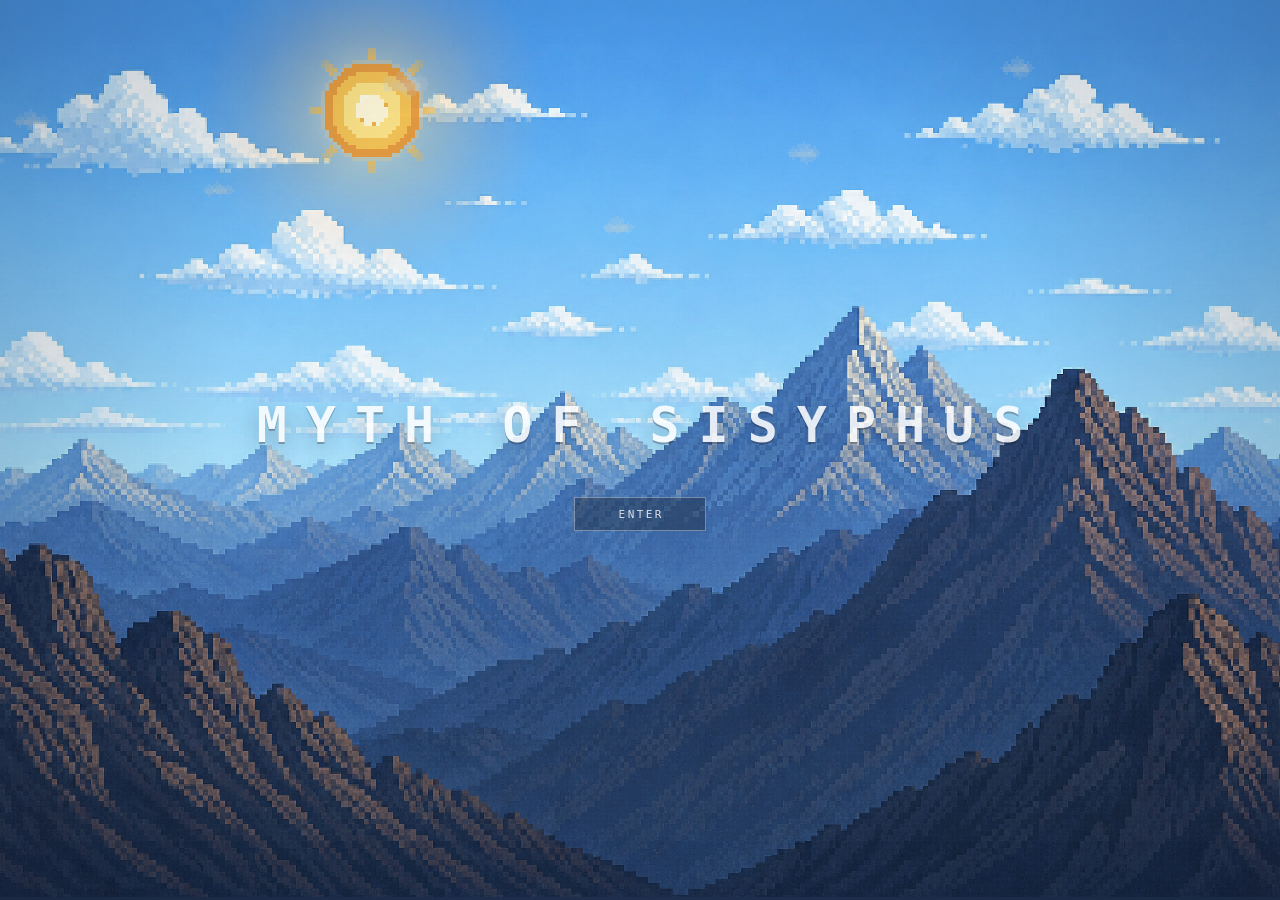
==== index.html @ 7db1ad09 "Improve record contrast and forest density" ====
<!DOCTYPE html>
<html lang="en">
<head>
<meta charset="UTF-8">
<meta name="viewport" content="width=device-width, initial-scale=1, maximum-scale=1, user-scalable=no, viewport-fit=cover">
<meta name="apple-mobile-web-app-capable" content="yes">
<meta name="mobile-web-app-capable" content="yes">
<meta name="apple-mobile-web-app-status-bar-style" content="black-translucent">
<meta name="apple-mobile-web-app-title" content="Sisyphus">
<meta name="theme-color" content="#000000">
<title>Myth of Sisyphus</title>
<!-- Start fetching the mountain backdrop the instant the page parses (before the
     script runs), so it's decoded before first paint — no cold-blue sky flash. -->
<link rel="preload" as="image" href="assets/mountain-backdrop-main.png">
<style>
  :root { color-scheme: dark; }
  * { margin: 0; padding: 0; box-sizing: border-box; }
  html, body {
    width: 100%; height: 100%;
    min-height: 100vh; min-height: 100lvh;
    background: #000;
    overflow: hidden;
    font-family: ui-monospace, "SF Mono", Menlo, Consolas, monospace;
    cursor: url("cursor-stone.png") 2 2, auto;
  }
  button,
  [role="button"] {
    cursor: url("cursor-stone-hover.png") 2 2, pointer !important;
  }
  #stage {
    position: fixed; top: 0; left: 0; right: 0;
    /* iOS standalone PWA insets inset:0 / 100vh / 100dvh / 100svh to the
       safe-area line, leaving a black home-indicator bar at the bottom. Only
       100lvh (static large viewport) reaches the physical bottom. vh fallback. */
    height: 100vh; height: 100lvh;
    display: flex; align-items: center; justify-content: center;
    background: #000;
    touch-action: none;
  }
  canvas {
    position: absolute; top: 0; left: 0;
    width: 100%; height: 100%;   /* always fill #stage — a bad measurement can never letterbox it */
    image-rendering: pixelated;
    image-rendering: crisp-edges;
    display: block;
  }
  #controlhint {
    position: fixed;
    left: 50%;
    top: 50%;
    z-index: 18;
    pointer-events: none;
    transform: translate(-50%, -50%);
    min-width: 0;
    max-width: min(210px, 78vw);
    padding: 8px 13px 9px;
    border: 1px solid rgba(245,248,252,0.34);
    background: rgba(18,19,25,0.52);
    color: rgba(255,255,255,0.92);
    text-align: center;
    font-family: ui-monospace, "SF Mono", Menlo, Consolas, monospace;
    font-size: clamp(11px, 1.8vw, 14px);
    line-height: 1.25;
    letter-spacing: 0.04em;
    text-rendering: geometricPrecision;
    -webkit-font-smoothing: antialiased;
    opacity: 0;
    transition: opacity 0.18s ease;
  }
  #controlhint.show { opacity: 1; }
  #controlhint .minor {
    display: block;
    margin-top: 2px;
    color: rgba(255,255,255,0.76);
    font-size: clamp(9px, 1.45vw, 11px);
    letter-spacing: 0.03em;
  }
  #titlewrap {
    position: fixed; top: 0; left: 0; right: 0;
    padding-top: calc(env(safe-area-inset-top) + 4.2vh);
    padding-bottom: 1.35vh;
    text-align: center; pointer-events: none; z-index: 10;
    background: transparent;
    mix-blend-mode: normal;
  }
  #title {
    font-size: clamp(11px, 1.7vw, 18px);
    letter-spacing: 0.42em; font-weight: 600; color: #30343a;
    text-indent: 0.42em; opacity: 0.92;
    text-shadow: 0 1px 0 rgba(255,255,255,0.16);
  }
  #subtitle {
    margin-top: 0.7em; font-size: clamp(8px, 1.05vw, 12px);
    letter-spacing: 0.26em; text-indent: 0.26em; color: #fff;
    opacity: 0.55; font-weight: 400; text-transform: lowercase;
  }
  #dist {
    position: fixed; top: calc(env(safe-area-inset-top) + 4.4vh); right: 4vw; z-index: 10; pointer-events: none;
    mix-blend-mode: normal; color: #30343a; opacity: 0.86;
    text-shadow: 0 1px 0 rgba(255,255,255,0.14);
    font-size: clamp(10px, 1.25vw, 14px); letter-spacing: 0.16em;
    font-variant-numeric: tabular-nums; font-weight: 500;
    text-align: right;
    line-height: 1.35;
    min-width: 106px;
  }
  .choice.locked { opacity: 0.35; cursor: not-allowed; }
  #dist .dist-best {
    display: block;
    margin-top: 2px;
    font-size: 0.72em;
    letter-spacing: 0.12em;
    text-transform: uppercase;
    color: rgba(255,255,255,0.78);
    text-shadow: 0 0 10px rgba(255,255,255,0.16), 0 1px 0 rgba(0,0,0,0.26);
  }
  /* "best 0xxxm" chase line — real HTML text (sharp), tucked under the live
     score and styled to match it, instead of being drawn blurry on the canvas. */
  #chasebest {
    position: fixed; top: calc(env(safe-area-inset-top) + 4.4vh + 20px); right: 4vw;
    z-index: 10; pointer-events: none; display: none;
    color: #30343a; opacity: 0.7;
    text-shadow: 0 1px 0 rgba(255,255,255,0.14);
    font-size: clamp(8px, 0.98vw, 11px); letter-spacing: 0.14em;
    font-variant-numeric: tabular-nums; font-weight: 500;
    text-align: right; text-transform: uppercase;
  }
  /* Mobile pause button — top-left corner, tap to pause. Only shown on touch
     devices during active play (JS toggles .show). Sits above the mode chip
     (which starts at top:64px on phones) and clears the centered title. */
  #mpause {
    position: fixed;
    top: calc(env(safe-area-inset-top) + 12px); left: 12px;
    z-index: 30;
    display: none;
    width: 44px; height: 44px;
    align-items: center; justify-content: center;
    gap: 5px;
    padding: 0;
    background: rgba(18,20,26,0.34);
    border: 1px solid rgba(236,240,248,0.24);
    border-radius: 8px;
    cursor: pointer;
    -webkit-tap-highlight-color: transparent;
    -webkit-backdrop-filter: blur(2px);
    backdrop-filter: blur(2px);
  }
  #mpause.show { display: flex; }
  #mpause span {
    width: 5px; height: 15px;
    border-radius: 1px;
    background: rgba(236,240,248,0.86);
  }
  #mpause:active { background: rgba(18,20,26,0.52); }
  #modebanner {
    position: fixed;
    left: 50%;
    bottom: 8vh;
    z-index: 16;
    transform: translateX(-50%);
    pointer-events: none;
    color: rgba(255,255,255,0.72);
    font-family: ui-monospace, "SF Mono", Menlo, Consolas, monospace;
    font-size: clamp(10px, 1.25vw, 14px);
    text-align: center;
    text-transform: lowercase;
    text-shadow: 0 2px 12px rgba(0,0,0,0.28);
    opacity: 0;
    transition: opacity 0.35s ease;
  }
  #modebanner.show { opacity: 1; }
  #modehud {
    position: fixed;
    left: 4vw;
    top: 4.25vh;
    z-index: 12;
    width: min(188px, 34vw);
    pointer-events: none;
    opacity: 0;
    transition: opacity 0.18s ease;
    font-family: ui-monospace, "SF Mono", Menlo, Consolas, monospace;
    color: rgba(36,39,45,0.88);
    text-shadow: 0 1px 0 rgba(255,255,255,0.18), 0 6px 18px rgba(0,0,0,0.10);
    text-rendering: geometricPrecision;
    -webkit-font-smoothing: antialiased;
    font-variant-numeric: tabular-nums;
  }
  #modehud.show { opacity: 1; }
  #modehud .hud-label {
    font-size: clamp(12px, 1.55vw, 16px);
    line-height: 1;
    font-weight: 800;
    letter-spacing: 0.08em;
    text-transform: uppercase;
  }
  #modehud .hud-track {
    position: relative;
    height: 4px;
    margin-top: 10px;
    width: 100%;
    background: rgba(28,31,38,0.18);
    overflow: hidden;
  }
  #modehud .hud-fill {
    display: block;
    height: 100%;
    width: 0%;
    background: rgba(184,194,224,0.78);
  }
  #modehud .hud-ticks {
    position: absolute;
    inset: -3px 0 -3px 0;
    opacity: 0.44;
    background-image: linear-gradient(90deg, transparent 0 13%, rgba(255,255,255,0.72) 13% 14%, transparent 14% 100%);
    background-size: 32px 100%;
  }
  #modehud .hud-sub {
    margin-top: 6px;
    font-size: clamp(10px, 1.08vw, 12px);
    line-height: 1;
    font-weight: 700;
    letter-spacing: 0.04em;
    color: rgba(36,39,45,0.70);
  }
  #modehud.dark {
    color: rgba(232,236,244,0.88);
    text-shadow: 0 1px 0 rgba(0,0,0,0.38), 0 0 12px rgba(255,255,255,0.08);
  }
  #modehud.dark .hud-track { background: rgba(236,240,248,0.18); }
  #modehud.dark .hud-sub { color: rgba(232,236,244,0.70); }
  @media (max-width: 680px) {
    #modehud {
      left: 18px;
      /* sit below the centered title band so the chip and the game title
         never overlap on phones (and clear the iOS notch/status bar) */
      top: calc(env(safe-area-inset-top) + max(64px, 9vh));
      width: min(166px, 44vw);
    }
  }
  #sharetoast {
    position: fixed;
    left: 50%;
    bottom: 3.2vh;
    z-index: 220;
    transform: translateX(-50%);
    pointer-events: none;
    padding: 8px 12px;
    border: 1px solid rgba(255,255,255,0.26);
    background: rgba(18,20,25,0.72);
    color: rgba(255,255,255,0.78);
    font-family: ui-monospace, "SF Mono", Menlo, Consolas, monospace;
    font-size: 11px;
    letter-spacing: 0.08em;
    opacity: 0;
    transition: opacity 0.22s ease;
  }
  #sharetoast.show { opacity: 1; }
  #againpanel {
    display: none;
    position: fixed; inset: 0; z-index: 226;
    align-items: center; justify-content: center;
    padding: 20px;
    background: rgba(0,0,0,0.38);
    color: rgba(255,255,255,0.88);
    text-align: center;
    font-family: ui-monospace, "SF Mono", Menlo, Consolas, monospace;
  }
  #againpanel.show { display: flex; }
  #againpanel .again-panel {
    width: min(360px, 88vw);
    padding: 22px 18px 18px;
    border: 1px solid rgba(255,255,255,0.28);
    border-top-width: 3px;
    background: rgba(10,11,14,0.72);
    box-shadow: 0 18px 60px rgba(0,0,0,0.42);
  }
  #againpanel .again-title {
    font-size: clamp(28px, 7vw, 48px);
    letter-spacing: 0.16em;
    text-indent: 0.16em;
    font-weight: 800;
    margin-bottom: 10px;
    text-transform: lowercase;
  }
  #againpanel .again-sub {
    min-height: 20px;
    margin-bottom: 12px;
    color: rgba(255,255,255,0.58);
    font-size: 11px;
    line-height: 1.45;
    text-transform: lowercase;
  }
  .result-facts {
    display: grid;
    gap: 5px;
    margin: 0 auto 14px;
    padding: 10px 11px;
    border: 1px solid rgba(255,255,255,0.18);
    /* near-opaque dark backing: the canvas scene (boulder, figure) must never
       bleed through and swallow the stats text */
    background: rgba(9,10,13,0.88);
    text-align: left;
    font-family: ui-monospace, "SF Mono", Menlo, Consolas, monospace;
    font-size: 10px;
    line-height: 1.35;
    color: rgba(255,255,255,0.68);
    text-transform: lowercase;
  }
  .result-facts:empty { display: none; }
  .result-facts div {
    display: flex;
    justify-content: space-between;
    gap: 12px;
    border-bottom: 1px solid rgba(255,255,255,0.07);
    padding-bottom: 4px;
  }
  .result-facts div:last-child {
    border-bottom: 0;
    padding-bottom: 0;
  }
  .result-facts strong {
    color: rgba(255,255,255,0.88);
    font-weight: 700;
    white-space: nowrap;
  }
  #againpanel .again-actions {
    display: grid;
    grid-template-columns: repeat(3, minmax(0, 1fr));
    gap: 8px;
  }
  #againpanel button {
    min-height: 34px;
    border: 1px solid rgba(255,255,255,0.30);
    background: rgba(255,255,255,0.06);
    color: rgba(255,255,255,0.82);
    font-family: inherit;
    font-size: 10px;
    letter-spacing: 0.12em;
    text-transform: uppercase;
  }
  #againpanel button:hover {
    border-color: rgba(255,255,255,0.66);
    background: rgba(255,255,255,0.12);
  }
  @media (max-width: 420px) {
    #againpanel .again-actions {
      grid-template-columns: 1fr;
    }
  }
  #postcard {
    display: none;
    position: fixed; inset: 0; z-index: 230;
    align-items: center; justify-content: center;
    padding: 18px;
    background: rgba(0,0,0,0.66);
  }
  #postcard.show { display: flex; }
  #postcard .postcard-panel {
    width: min(430px, 92vw);
    border: 1px solid rgba(255,255,255,0.38);
    border-top-width: 3px;
    background: rgba(18,20,27,0.94);
    color: rgba(255,255,255,0.84);
    font-family: ui-monospace, "SF Mono", Menlo, Consolas, monospace;
    padding: 18px;
    box-shadow: 0 18px 60px rgba(0,0,0,0.42);
  }
  #postcard .postcard-title {
    font-size: 17px;
    letter-spacing: 0.24em;
    text-indent: 0.24em;
    text-align: center;
    font-weight: 700;
    margin-bottom: 14px;
  }
  #postcard .postcard-card {
    min-height: 172px;
    border: 1px solid rgba(255,255,255,0.20);
    background:
      linear-gradient(180deg, rgba(82,76,118,0.28), rgba(22,24,31,0.92)),
      repeating-linear-gradient(0deg, rgba(255,255,255,0.025), rgba(255,255,255,0.025) 1px, transparent 1px, transparent 4px);
    padding: 16px;
    margin-bottom: 12px;
  }
  #postcard .postcard-headline {
    margin-bottom: 10px;
    color: rgba(255,255,255,0.62);
    font-size: 10px;
    line-height: 1.35;
    letter-spacing: 0.18em;
    text-transform: uppercase;
  }
  #postcard .postcard-score {
    font-size: 34px;
    letter-spacing: 0.08em;
    font-variant-numeric: tabular-nums;
    margin-bottom: 8px;
  }
  #postcard .postcard-meta,
  #postcard .postcard-quote,
  #postcard .postcard-link {
    font-size: 11px;
    line-height: 1.5;
    color: rgba(255,255,255,0.66);
    text-transform: lowercase;
    overflow-wrap: anywhere;
  }
  #postcard .postcard-quote {
    margin-top: 10px;
    color: rgba(255,255,255,0.78);
  }
  #postcard .postcard-facts {
    display: grid;
    grid-template-columns: repeat(2, minmax(0, 1fr));
    gap: 6px;
    margin-top: 12px;
  }
  #postcard .postcard-fact {
    border-top: 1px solid rgba(255,255,255,0.13);
    padding-top: 6px;
    min-width: 0;
  }
  #postcard .postcard-fact span,
  #postcard .postcard-fact strong {
    display: block;
    overflow: hidden;
    text-overflow: ellipsis;
    white-space: nowrap;
  }
  #postcard .postcard-fact span {
    color: rgba(255,255,255,0.42);
    font-size: 8px;
    letter-spacing: 0.12em;
    text-transform: uppercase;
  }
  #postcard .postcard-fact strong {
    margin-top: 3px;
    color: rgba(255,255,255,0.78);
    font-size: 10px;
    line-height: 1.25;
    text-transform: lowercase;
  }
  #postcard .postcard-format {
    display: grid;
    grid-template-columns: repeat(2, minmax(0, 1fr));
    gap: 8px;
    margin-bottom: 10px;
  }
  #postcard .format-choice {
    min-height: 28px;
    border: 1px solid rgba(255,255,255,0.20);
    background: rgba(255,255,255,0.035);
    color: rgba(255,255,255,0.56);
    font-family: inherit;
    font-size: 9px;
    letter-spacing: 0.10em;
    text-transform: uppercase;
  }
  #postcard .format-choice.active {
    border-color: rgba(255,255,255,0.58);
    background: rgba(255,255,255,0.10);
    color: rgba(255,255,255,0.86);
  }
  #postcard .postcard-actions {
    display: grid;
    grid-template-columns: repeat(2, minmax(0, 1fr));
    gap: 8px;
  }
  #postcard button {
    min-height: 32px;
    border: 1px solid rgba(255,255,255,0.28);
    background: rgba(255,255,255,0.06);
    color: rgba(255,255,255,0.78);
    font-family: inherit;
    font-size: 10px;
    letter-spacing: 0.10em;
    text-transform: uppercase;
    cursor: pointer;
  }
  #postcard button:hover {
    border-color: rgba(255,255,255,0.62);
    color: rgba(255,255,255,0.94);
  }
  #gameover {
    display: none;
    position: fixed; inset: 0; z-index: 225;
    align-items: center; justify-content: center;
    padding: 20px;
    background: rgba(0,0,0,0.72);
  }
  #gameover.show { display: flex; }
  #gameover .gameover-panel {
    width: min(420px, 92vw);
    border: 1px solid rgba(255,255,255,0.34);
    border-top-width: 3px;
    background: rgba(12,13,16,0.86);
    padding: 22px 20px 18px;
    text-align: center;
    color: rgba(255,255,255,0.86);
    box-shadow: 0 18px 55px rgba(0,0,0,0.35);
  }
  #gameover .go-title {
    font-size: clamp(24px, 6vw, 38px);
    letter-spacing: 0.12em;
    text-indent: 0.12em;
    font-weight: 800;
    margin-bottom: 8px;
    text-transform: uppercase;
  }
  #gameover .go-score {
    font-size: clamp(18px, 4.5vw, 30px);
    letter-spacing: 0.08em;
    font-variant-numeric: tabular-nums;
    margin-bottom: 7px;
  }
  #gameover .go-sub {
    font-size: 11px;
    line-height: 1.5;
    color: rgba(255,255,255,0.60);
    text-transform: lowercase;
    margin-bottom: 12px;
  }
  #gameover .go-actions {
    display: grid;
    grid-template-columns: repeat(3, minmax(0, 1fr));
    gap: 8px;
  }
  #gameover button {
    min-height: 34px;
    border: 1px solid rgba(255,255,255,0.28);
    background: rgba(255,255,255,0.06);
    color: rgba(255,255,255,0.80);
    font-family: inherit;
    font-size: 10px;
    letter-spacing: 0.10em;
    text-transform: uppercase;
  }
  #gameover button:hover {
    border-color: rgba(255,255,255,0.62);
    color: rgba(255,255,255,0.94);
  }
  /* ---- title / start screen ---- */
  #startscreen {
    position: fixed; inset: 0; z-index: 100;
    display: flex; flex-direction: column; align-items: center; justify-content: flex-start;
    padding: calc(env(safe-area-inset-top) + clamp(22px, 12vh, 18vh)) 16px max(22px, env(safe-area-inset-bottom));
    background: transparent;
    overflow-x: hidden;
    overflow-y: auto;
    overscroll-behavior: contain;
    scrollbar-width: thin;
    will-change: transform;
    transition: transform 2.25s cubic-bezier(0.42, 0, 0.18, 1);
  }
  #startscreen.pan-away { transform: translateY(-118vh); pointer-events: none; }
  #startscreen:not(.menu-entered) {
    overflow: hidden;
  }
  #startscreen .entry-lockup {
    position: relative;
    width: min(980px, 92vw);
    margin: 0 auto;
    display: flex;
    flex-direction: column;
    align-items: center;
    flex: 0 0 auto;
    transition: transform 0.9s cubic-bezier(0.22, 1, 0.36, 1), margin-bottom 0.9s cubic-bezier(0.22, 1, 0.36, 1);
  }
  #startscreen:not(.menu-entered) .entry-lockup {
    transform: translateY(clamp(150px, 32vh, 360px));
  }
  #startscreen .s-copy,
  #startscreen .mode-label,
  #startscreen .mode-grid,
  #startscreen .legacy-line,
  #startscreen .stats-grid,
  #startscreen .memory-line,
  #startscreen .record-label,
  #startscreen .record-tablets,
  #startscreen .daily-line,
  #startscreen .progress-panel,
  #startscreen .customizer,
  #startscreen .start-selected {
    transition: opacity 0.8s ease, transform 0.85s cubic-bezier(0.22, 1, 0.36, 1);
  }
  #startscreen .menu-more {
    transition: opacity 0.8s ease, transform 0.85s cubic-bezier(0.22, 1, 0.36, 1);
  }
  /* Light cascade so the menu pulls in from the top down instead of all at once. */
  #startscreen.menu-entered .s-copy { transition-delay: 0.05s; }
  #startscreen.menu-entered .daily-line { transition-delay: 0.10s; }
  #startscreen.menu-entered .start-selected { transition-delay: 0.15s; }
  #startscreen.menu-entered .mode-label { transition-delay: 0.20s; }
  #startscreen.menu-entered .mode-grid { transition-delay: 0.25s; }
  #startscreen.menu-entered .legacy-line,
  #startscreen.menu-entered .stats-grid { transition-delay: 0.30s; }
  #startscreen.menu-entered .memory-line,
  #startscreen.menu-entered .record-label,
  #startscreen.menu-entered .record-tablets,
  #startscreen.menu-entered .progress-panel,
  #startscreen.menu-entered .customizer,
  #startscreen.menu-entered .email-join { transition-delay: 0.34s; }
  #startscreen:not(.menu-ready) .s-copy,
  #startscreen:not(.menu-ready) .mode-label,
  #startscreen:not(.menu-ready) .mode-grid,
  #startscreen:not(.menu-ready) .legacy-line,
  #startscreen:not(.menu-ready) .stats-grid,
  #startscreen:not(.menu-ready) .memory-line,
  #startscreen:not(.menu-ready) .record-label,
  #startscreen:not(.menu-ready) .record-tablets,
  #startscreen:not(.menu-ready) .daily-line,
  #startscreen:not(.menu-ready) .progress-panel,
  #startscreen:not(.menu-ready) .customizer,
  #startscreen:not(.menu-ready) .email-join,
  #startscreen:not(.menu-ready) .start-selected,
  #startscreen:not(.menu-ready) .menu-more {
    opacity: 0;
    transform: translateY(22px);
    pointer-events: none;
  }
  #startscreen.menu-settled .entry-lockup,
  #startscreen.menu-settled .s-title,
  #startscreen.menu-settled .s-copy,
  #startscreen.menu-settled .mode-label,
  #startscreen.menu-settled .mode-grid,
  #startscreen.menu-settled .legacy-line,
  #startscreen.menu-settled .stats-grid,
  #startscreen.menu-settled .memory-line,
  #startscreen.menu-settled .record-label,
  #startscreen.menu-settled .record-tablets,
  #startscreen.menu-settled .daily-line,
  #startscreen.menu-settled .progress-panel,
  #startscreen.menu-settled .customizer,
  #startscreen.menu-settled .email-join,
  #startscreen.menu-settled .start-selected,
  #startscreen.menu-settled .menu-more {
    opacity: 1 !important;
    transform: none !important;
    pointer-events: auto !important;
    transition-duration: 0s !important;
  }
  #startscreen.menu-settled .enter-btn {
    opacity: 0 !important;
    max-height: 0 !important;
    min-height: 0 !important;
    margin: 0 !important;
    padding-top: 0 !important;
    padding-bottom: 0 !important;
    pointer-events: none !important;
    transition-duration: 0s !important;
  }
  #startscreen .s-title {
    transition: transform 0.95s cubic-bezier(0.42, 0, 0.18, 1), margin-bottom 0.95s cubic-bezier(0.42, 0, 0.18, 1);
  }
  #startscreen:not(.menu-entered) .s-title {
    transform: none;
    margin-bottom: clamp(26px, 4.8vh, 54px);
  }
  #startscreen .enter-btn {
    position: static;
    left: auto;
    top: auto;
    z-index: 105;
    transform: none;
    min-width: 132px;
    min-height: 34px;
    max-height: 60px;
    overflow: hidden;
    border: 1px solid rgba(255,255,255,0.36);
    background: rgba(22,24,30,0.34);
    color: rgba(255,255,255,0.82);
    font-family: ui-monospace, "SF Mono", Menlo, Consolas, monospace;
    font-size: 11px;
    letter-spacing: 0.22em;
    text-indent: 0.22em;
    text-transform: uppercase;
    transition: opacity 0.34s ease, max-height 0.5s cubic-bezier(0.4,0,0.2,1), min-height 0.5s ease, margin 0.5s ease, padding 0.5s ease, transform 0.4s ease, border-color 0.22s ease, background 0.22s ease;
  }
  #startscreen .enter-btn:hover {
    border-color: rgba(255,255,255,0.72);
    background: rgba(255,255,255,0.10);
  }
  /* On enter, the button fades and collapses in place (height/margin to 0) so
     the layout closes the gap smoothly instead of it dropping away awkwardly. */
  #startscreen.menu-entered .enter-btn {
    opacity: 0;
    max-height: 0;
    min-height: 0;
    margin-top: 0;
    margin-bottom: 0;
    padding-top: 0;
    padding-bottom: 0;
    border-color: transparent;
    transform: translateY(-4px);
    pointer-events: none;
  }
  #pausescreen {
    display: none;
    position: fixed; inset: 0; z-index: 200;
    flex-direction: column; align-items: center; justify-content: center;
    padding: 22px 16px;
    overflow-x: hidden;
    overflow-y: auto;
    background: rgba(0,0,0,0.72);
    gap: 14px;
  }
  #pausescreen .p-title {
    font-family: ui-monospace, "SF Mono", Menlo, Consolas, monospace;
    font-size: clamp(14px, 3vw, 32px);
    letter-spacing: 0.38em; text-indent: 0.38em;
    color: #fff; font-weight: 700; opacity: 0.90;
    margin-bottom: 0.6em;
  }
  #pausescreen .p-sub {
    font-family: ui-monospace, "SF Mono", Menlo, Consolas, monospace;
    font-size: clamp(9px, 1.2vw, 13px);
    letter-spacing: 0.26em; text-indent: 0.26em;
    color: #fff; opacity: 0.40; text-transform: lowercase;
  }
  #pausescreen .p-actions {
    display: grid;
    grid-template-columns: repeat(4, minmax(0, 1fr));
    gap: 10px;
    width: min(520px, 86vw);
  }
  #pausescreen .result-facts {
    width: min(520px, 86vw);
    margin: 0 auto 2px;
  }
  #pausescreen .p-actions button {
    font-family: ui-monospace, "SF Mono", Menlo, Consolas, monospace;
    font-size: clamp(10px, 1.1vw, 13px);
    letter-spacing: 0.12em;
    text-transform: lowercase;
    color: rgba(255,255,255,0.84);
    background: rgba(255,255,255,0.05);
    border: 1px solid rgba(255,255,255,0.34);
    padding: 12px 10px;
    cursor: pointer;
  }
  #pausescreen .p-actions button:hover {
    background: rgba(255,255,255,0.12);
    border-color: rgba(255,255,255,0.62);
  }
  #pausescreen .p-actions button:disabled {
    opacity: 0.38;
    cursor: not-allowed;
    background: rgba(255,255,255,0.025);
    border-color: rgba(255,255,255,0.16);
  }
  @media (max-width: 560px) {
    #pausescreen .p-actions { grid-template-columns: repeat(2, minmax(0, 1fr)); }
  }
  #startscreen .s-title {
    font-family: ui-monospace, "SF Mono", Menlo, Consolas, monospace;
    width: 100%;
    font-size: clamp(18px, min(4.2vw, 7vh), 50px);
    letter-spacing: clamp(0.14em, 1.6vw, 0.38em);
    text-indent: clamp(0.14em, 1.6vw, 0.38em);
    color: #fff; font-weight: 700; opacity: 0.86;
    margin-bottom: 2.4em;
    text-align: center;
    overflow-wrap: anywhere;
    text-shadow: 0 2px 0 rgba(20,24,32,0.34), 0 8px 22px rgba(20,24,32,0.24);
  }
  #startscreen .s-copy {
    display: block;
    width: min(580px, 82vw);
    margin: -2.2em auto 2.2em;
    color: rgba(255,255,255,0.70);
    font-family: ui-monospace, "SF Mono", Menlo, Consolas, monospace;
    font-size: clamp(11px, 1.55vw, 15px);
    line-height: 1.65;
    text-align: center;
    text-transform: lowercase;
    text-shadow: 0 2px 2px rgba(20,24,32,0.52), 0 8px 18px rgba(20,24,32,0.24);
  }
  #startscreen .mode-label {
    width: min(980px, 90vw);
    margin: 22px auto 9px;
    color: rgba(255,255,255,0.66);
    font-family: ui-monospace, "SF Mono", Menlo, Consolas, monospace;
    font-size: clamp(10px, 1.1vw, 12px);
    letter-spacing: 0.16em;
    text-transform: uppercase;
  }
  #startscreen .mode-grid {
    width: min(980px, 90vw);
    display: grid;
    grid-template-columns: repeat(3, minmax(0, 1fr));
    gap: 10px;
  }
 #startscreen .mode-card,
  #startscreen .stat-cell,
  #startscreen .record-tablet,
  #startscreen .sigil-box,
  #startscreen .customizer-panel,
  #startscreen .email-join,
  #startscreen .achievement-item {
    -webkit-backdrop-filter: blur(7px);
    backdrop-filter: blur(7px);
  }
  #startscreen .mode-card {
    min-height: 66px;
    padding: 12px 13px;
    border: 1px solid rgba(255,255,255,0.22);
    border-top-width: 2px;
    background: rgba(18,20,25,0.48);
    color: rgba(255,255,255,0.88);
    font-family: ui-monospace, "SF Mono", Menlo, Consolas, monospace;
    text-align: left;
    cursor: pointer;
    transition: opacity 0.2s ease, border-color 0.2s ease, background 0.2s ease;
  }
  #startscreen .mode-card:hover {
    border-color: rgba(255,255,255,0.72);
    background: rgba(22,24,30,0.64);
  }
  #startscreen .mode-card.preferred {
    border-color: rgba(255,255,255,0.62);
    background: rgba(255,255,255,0.105);
    box-shadow: inset 0 0 0 1px rgba(255,255,255,0.18);
  }
  #startscreen .mode-card .tag {
    display: inline-block;
    margin-left: 8px;
    padding: 2px 5px;
    border: 1px solid rgba(255,255,255,0.26);
    color: rgba(255,255,255,0.62);
    font-size: 8px;
    letter-spacing: 0.08em;
    vertical-align: middle;
  }
  #startscreen .mode-card strong {
    display: block;
    margin-bottom: 0;
    font-size: clamp(12px, 1.55vw, 16px);
    font-weight: 700;
  }
  #startscreen .mode-card span {
    display: block;
    max-height: 0;
    margin-top: 0;
    overflow: hidden;
    opacity: 0;
    color: rgba(255,255,255,0.62);
    font-size: clamp(10px, 1.05vw, 12px);
    line-height: 1.45;
    text-transform: lowercase;
    transition: max-height 0.28s ease, opacity 0.22s ease, margin-top 0.22s ease;
  }
  #startscreen .mode-card.preferred span,
  #startscreen .mode-card:hover span,
  #startscreen .mode-card:focus-visible span {
    max-height: 52px;
    margin-top: 8px;
    opacity: 1;
  }
  #startscreen .menu-more {
    width: min(980px, 90vw);
    margin: 14px auto 0;
    color: rgba(255,255,255,0.72);
    font-family: ui-monospace, "SF Mono", Menlo, Consolas, monospace;
  }
  #startscreen .menu-more > summary {
    min-height: 36px;
    display: flex;
    align-items: center;
    justify-content: center;
    border: 1px solid rgba(255,255,255,0.22);
    background: rgba(18,20,25,0.46);
    color: rgba(255,255,255,0.66);
    cursor: pointer;
    list-style: none;
    font-size: 10px;
    letter-spacing: 0.16em;
    text-transform: uppercase;
  }
  #startscreen .menu-more > summary::-webkit-details-marker { display: none; }
  #startscreen .menu-more > summary::after {
    content: "+";
    margin-left: 10px;
    color: rgba(255,255,255,0.46);
    font-size: 14px;
  }
  #startscreen .menu-more[open] > summary::after { content: "−"; }
  #startscreen .menu-more[open] > summary {
    border-color: rgba(255,255,255,0.42);
    background: rgba(255,255,255,0.08);
  }
  #startscreen .timed-picker {
    display: none;
    width: min(980px, 90vw);
    margin: 14px auto 0;
    padding: 11px 12px;
    border: 1px solid rgba(255,255,255,0.20);
    background: rgba(22,24,30,0.34);
    color: rgba(255,255,255,0.70);
    font-family: ui-monospace, "SF Mono", Menlo, Consolas, monospace;
    align-items: center;
    gap: 10px;
    flex-wrap: wrap;
  }
  #startscreen .timed-picker.show { display: flex; }
  #startscreen:not(.menu-ready) .timed-picker.show { display: none; }
  #startscreen .timed-picker strong {
    margin-right: 2px;
    color: rgba(255,255,255,0.62);
    font-size: clamp(9px, 1vw, 11px);
    letter-spacing: 0.14em;
    text-transform: uppercase;
  }
  #startscreen .timed-choice {
    min-width: 58px;
    padding: 8px 10px;
    border: 1px solid rgba(255,255,255,0.25);
    background: rgba(255,255,255,0.04);
    color: rgba(255,255,255,0.72);
    font-family: inherit;
    font-size: 11px;
    text-transform: lowercase;
    cursor: pointer;
  }
  #startscreen .timed-choice.active {
    border-color: rgba(255,255,255,0.72);
    background: rgba(255,255,255,0.12);
    color: rgba(255,255,255,0.92);
  }
  #startscreen .progress-panel {
    width: min(980px, 90vw);
    margin: 0 auto 14px;
    display: grid;
    grid-template-columns: 1fr;
    align-items: start;
    gap: 10px;
  }
  #startscreen .sigil-box {
    min-height: 0;
    padding: 10px 12px;
    border: 1px solid rgba(255,255,255,0.15);
    background: rgba(18,20,25,0.44);
    color: rgba(255,255,255,0.68);
    font-family: ui-monospace, "SF Mono", Menlo, Consolas, monospace;
    text-transform: lowercase;
  }
  #startscreen .sigil-box strong {
    display: block;
    margin-bottom: 7px;
    color: rgba(255,255,255,0.78);
    font-size: clamp(9px, 0.95vw, 11px);
    letter-spacing: 0.16em;
    text-transform: uppercase;
  }
  #startscreen .sigil-row {
    display: flex;
    flex-wrap: wrap;
    gap: 6px;
  }
  #startscreen .ach-head {
    display: flex;
    align-items: baseline;
    justify-content: space-between;
    margin-bottom: 9px;
  }
  #startscreen .ach-head .ach-title {
    font-size: clamp(9px, 0.95vw, 11px);
    letter-spacing: 0.2em;
    text-transform: uppercase;
    color: rgba(255,255,255,0.72);
  }
  #startscreen .ach-head .ach-count {
    font-size: 10px;
    letter-spacing: 0.14em;
    color: rgba(246,219,126,0.92);
    font-variant-numeric: tabular-nums;
  }
  #startscreen .achievement-list {
    display: grid;
    grid-template-columns: repeat(auto-fit, minmax(min(122px, 100%), 1fr));
    gap: 6px;
  }
  /* A quiet ledger of deeds: each is a small stone tablet. Earned ones light
     warm with a gold edge + glowing mark; locked ones recede, name only. No
     descriptions inline (they overflowed) — the hint lives in the tooltip. */
  #startscreen .achievement-item {
    display: flex;
    align-items: center;
    gap: 9px;
    padding: 9px 11px;
    border: 1px solid rgba(255,255,255,0.07);
    border-left: 2px solid rgba(255,255,255,0.10);
    background: rgba(18,20,25,0.30);
  }
  #startscreen .achievement-item.locked {
    opacity: 0.46;
  }
  #startscreen .achievement-item.unlocked {
    border-color: rgba(246,219,126,0.24);
    border-left-color: rgba(246,219,126,0.85);
    background: linear-gradient(90deg, rgba(246,219,126,0.11), rgba(246,219,126,0.018) 70%);
  }
  #startscreen .ach-mark {
    width: 6px;
    height: 6px;
    flex: none;
    background: rgba(255,255,255,0.22);
  }
  #startscreen .achievement-item.unlocked .ach-mark {
    background: rgb(246,219,126);
    box-shadow: 0 0 7px rgba(246,219,126,0.55);
  }
  #startscreen .achievement-name {
    display: block;
    font-size: 10px;
    letter-spacing: 0.09em;
    text-transform: uppercase;
    color: rgba(255,255,255,0.52);
    white-space: nowrap;
    overflow: hidden;
    text-overflow: ellipsis;
  }
  #startscreen .achievement-item.unlocked .achievement-name {
    color: rgba(255,244,216,0.96);
  }
  #startscreen .cosmetic-layout {
    display: grid;
    grid-template-columns: minmax(240px, 252px) 1fr;
    gap: 10px;
    align-items: start;
  }
  #startscreen .cosmetic-preview-wrap {
    border: 1px solid rgba(255,255,255,0.12);
    background: linear-gradient(180deg, rgba(255,255,255,0.04), rgba(0,0,0,0.12));
    display: grid;
    place-items: center;
    min-height: 120px;
  }
  #startscreen #cosmeticpreview {
    width: 240px;
    height: 116px;
    image-rendering: pixelated;
    display: block;
  }
  @media (max-width: 520px) {
    #startscreen .cosmetic-layout { grid-template-columns: 1fr; }
    #startscreen .cosmetic-preview-wrap { justify-content: start; }
  }
  #startscreen .sigil-pill,
  #startscreen .cosmetic-choice {
    border: 1px solid rgba(255,255,255,0.18);
    background: rgba(255,255,255,0.04);
    color: rgba(255,255,255,0.66);
    font: inherit;
    font-size: 10px;
    letter-spacing: 0.06em;
    padding: 5px 7px;
  }
  #startscreen .sigil-pill.unlocked {
    border-color: rgba(255,255,255,0.34);
    color: rgba(255,255,255,0.86);
    background: rgba(255,255,255,0.075);
  }
  #startscreen .sigil-pill.locked {
    color: rgba(255,255,255,0.42);
    background: rgba(255,255,255,0.025);
  }
  #startscreen .cosmetic-choice { cursor: pointer; }
  #startscreen .cosmetic-choice.active {
    border-color: rgba(255,255,255,0.58);
    color: rgba(255,255,255,0.92);
    background: rgba(255,255,255,0.10);
  }
  #startscreen .cosmetic-choice.locked {
    opacity: 0.38;
    cursor: default;
  }
  #startscreen .legacy-line {
    width: min(980px, 90vw);
    min-height: 28px;
    margin: 16px auto 14px;
    padding: 7px 10px;
    border-top: 1px solid rgba(255,255,255,0.20);
    border-bottom: 1px solid rgba(255,255,255,0.13);
    color: rgba(255,255,255,0.58);
    font-family: ui-monospace, "SF Mono", Menlo, Consolas, monospace;
    font-size: clamp(9px, 1.08vw, 12px);
    letter-spacing: 0.08em;
    line-height: 1.2;
    text-align: center;
    text-transform: lowercase;
    background: linear-gradient(90deg, rgba(255,255,255,0), rgba(255,255,255,0.06), rgba(255,255,255,0));
  }
  #startscreen .legacy-line.returning {
    color: rgba(255,255,255,0.76);
    border-top-color: rgba(255,255,255,0.32);
  }
  #startscreen .stats-grid {
    width: min(980px, 90vw);
    display: grid;
    grid-template-columns: repeat(auto-fit, minmax(min(168px, 100%), 1fr));
    gap: 10px;
    margin: 0 auto 14px;
  }
  #startscreen .stat-cell {
    min-height: 48px;
    padding: 9px 10px 8px;
    border: 1px solid rgba(255,255,255,0.16);
    background: rgba(18,20,25,0.46);
    color: rgba(255,255,255,0.66);
    font-family: ui-monospace, "SF Mono", Menlo, Consolas, monospace;
    text-transform: lowercase;
  }
  #startscreen .stat-cell strong {
    display: block;
    margin-bottom: 4px;
    color: rgba(255,255,255,0.86);
    font-size: clamp(13px, 1.45vw, 17px);
    letter-spacing: 0.06em;
    font-variant-numeric: tabular-nums;
  }
  #startscreen .stat-cell span {
    display: block;
    font-size: clamp(8px, 0.92vw, 10px);
    line-height: 1.25;
    letter-spacing: 0.08em;
  }
  #startscreen .memory-line {
    width: min(980px, 90vw);
    margin: 0 auto 8px;
    color: rgba(255,255,255,0.62);
    font-family: ui-monospace, "SF Mono", Menlo, Consolas, monospace;
    font-size: clamp(9px, 1.02vw, 12px);
    letter-spacing: 0.08em;
    line-height: 1.35;
    text-align: center;
    text-transform: lowercase;
  }
  #startscreen .record-label {
    width: min(980px, 90vw);
    margin: 0 auto 8px;
    color: rgba(255,255,255,0.50);
    font-family: ui-monospace, "SF Mono", Menlo, Consolas, monospace;
    font-size: clamp(8px, 0.94vw, 10px);
    letter-spacing: 0.18em;
    line-height: 1.25;
    text-transform: uppercase;
  }
  #startscreen .record-tablets {
    width: min(980px, 90vw);
    display: grid;
    grid-template-columns: repeat(auto-fit, minmax(min(210px, 100%), 1fr));
    gap: 8px;
    margin: 0 auto 14px;
  }
  #startscreen .record-tablet {
    appearance: none;
    -webkit-appearance: none;
    display: block;
    width: 100%;
    min-height: 46px;
    position: relative;
    padding: 9px 68px 9px 10px;
    border: 1px solid rgba(255,255,255,0.14);
    background: rgba(18,20,25,0.44);
    color: rgba(255,255,255,0.66);
    font-family: ui-monospace, "SF Mono", Menlo, Consolas, monospace;
    text-align: left;
    text-transform: lowercase;
    cursor: pointer;
  }
  #startscreen .record-tablet:hover,
  #startscreen .record-tablet:focus-visible {
    border-color: rgba(255,255,255,0.42);
    background: rgba(255,255,255,0.08);
    outline: none;
  }
  #startscreen .record-tablet.loaded {
    border-color: rgba(255,255,255,0.44);
    background: rgba(255,255,255,0.095);
    box-shadow: inset 0 0 0 1px rgba(255,255,255,0.12);
  }
  #startscreen .record-tablet.featured {
    border-color: rgba(255,255,255,0.28);
    background:
      linear-gradient(180deg, rgba(255,255,255,0.075), rgba(18,20,25,0.17)),
      rgba(18,20,25,0.22);
  }
  #startscreen .record-tablet.featured .record-action {
    border-color: rgba(255,255,255,0.30);
    color: rgba(255,255,255,0.70);
  }
  #startscreen .record-tablet.empty {
    padding-right: 10px;
    opacity: 0.68;
  }
  #startscreen .record-tablet strong {
    display: block;
    margin-bottom: 4px;
    color: rgba(255,255,255,0.84);
    font-size: clamp(10px, 1.1vw, 12px);
    letter-spacing: 0.08em;
  }
  #startscreen .record-tablet .record-action {
    position: absolute;
    right: 9px;
    top: 9px;
    max-width: 54px;
    padding: 2px 5px;
    border: 1px solid rgba(255,255,255,0.16);
    color: rgba(255,255,255,0.46);
    font-style: normal;
    font-size: 8px;
    letter-spacing: 0.08em;
    text-transform: uppercase;
    overflow: hidden;
    text-overflow: ellipsis;
    white-space: nowrap;
  }
  #startscreen .record-tablet.loaded .record-action {
    border-color: rgba(255,255,255,0.38);
    color: rgba(255,255,255,0.78);
  }
  #startscreen .record-tablet span {
    display: block;
    font-size: clamp(8px, 0.92vw, 10px);
    line-height: 1.25;
    letter-spacing: 0.06em;
  }
  #startscreen .record-tablet .record-detail {
    margin-top: 4px;
    color: rgba(255,255,255,0.42);
    font-size: clamp(8px, 0.86vw, 9px);
    letter-spacing: 0.08em;
  }
  #startscreen .daily-line {
    display: none;
    width: min(980px, 90vw);
    margin: -0.4em auto 18px;
    padding: 14px 16px;
    border: 1px solid rgba(255,255,255,0.20);
    border-top-width: 3px;
    background:
      linear-gradient(180deg, rgba(255,255,255,0.08), rgba(18,20,25,0.24)),
      rgba(18,20,25,0.20);
    color: rgba(221,226,255,0.76);
    font-family: ui-monospace, "SF Mono", Menlo, Consolas, monospace;
    font-size: clamp(9px, 1.06vw, 12px);
    letter-spacing: 0.08em;
    line-height: 1.35;
    text-align: left;
    text-transform: lowercase;
  }
  #startscreen .daily-line.show {
    display: grid;
    grid-template-columns: minmax(0, 1.35fr) repeat(4, minmax(96px, 0.42fr));
    gap: 12px;
    align-items: end;
  }
  #startscreen .daily-main {
    min-width: 0;
  }
  #startscreen .daily-kicker {
    display: block;
    margin-bottom: 6px;
    color: rgba(255,255,255,0.52);
    font-size: 9px;
    letter-spacing: 0.18em;
    text-transform: uppercase;
  }
  #startscreen .daily-name {
    display: block;
    color: rgba(255,255,255,0.88);
    font-size: clamp(14px, 1.45vw, 18px);
    font-weight: 700;
    letter-spacing: 0.08em;
  }
  #startscreen .daily-prophecy {
    display: block;
    margin-top: 5px;
    color: rgba(255,255,255,0.58);
    font-size: clamp(9px, 1vw, 11px);
    line-height: 1.35;
  }
  #startscreen .daily-action {
    display: block;
    margin-top: 8px;
    color: rgba(255,255,255,0.72);
    font-size: 9px;
    letter-spacing: 0.16em;
    text-transform: uppercase;
  }
  #startscreen .daily-stat {
    min-width: 0;
    border-left: 1px solid rgba(255,255,255,0.13);
    padding-left: 12px;
  }
  #startscreen .daily-stat span,
  #startscreen .daily-stat strong {
    display: block;
    overflow: hidden;
    text-overflow: ellipsis;
    white-space: nowrap;
  }
  #startscreen .daily-stat span {
    color: rgba(255,255,255,0.44);
    font-size: 8px;
    letter-spacing: 0.15em;
    text-transform: uppercase;
  }
  #startscreen .daily-stat strong {
    margin-top: 5px;
    color: rgba(255,255,255,0.82);
    font-size: clamp(11px, 1.18vw, 14px);
    font-variant-numeric: tabular-nums;
    letter-spacing: 0.06em;
  }
  #startscreen .daily-calendar {
    grid-column: 1 / -1;
    display: flex;
    align-items: center;
    gap: 6px;
    padding-top: 10px;
    margin-top: 2px;
    border-top: 1px solid rgba(255,255,255,0.12);
  }
  #startscreen .daily-calendar-label {
    margin-right: 6px;
    color: rgba(255,255,255,0.44);
    font-size: 8px;
    letter-spacing: 0.16em;
    text-transform: uppercase;
  }
  #startscreen .daily-day {
    width: 22px;
    height: 9px;
    border: 1px solid rgba(255,255,255,0.16);
    background: rgba(255,255,255,0.035);
  }
  #startscreen .daily-day.done {
    border-color: rgba(255,255,255,0.34);
    background: rgba(255,255,255,0.26);
  }
  #startscreen .daily-day.today {
    box-shadow: 0 0 0 1px rgba(255,255,255,0.34);
  }
  #startscreen .daily-diff {
    grid-column: 1 / -1;
    display: flex;
    align-items: center;
    gap: 8px;
    padding-top: 10px;
    margin-top: 2px;
    border-top: 1px solid rgba(255,255,255,0.12);
  }
  #startscreen .daily-diff-label {
    color: rgba(255,255,255,0.44);
    font-size: 8px;
    letter-spacing: 0.16em;
    text-transform: uppercase;
  }
  #startscreen .daily-diff-track {
    position: relative;
    flex: 1;
    height: 9px;
    background: rgba(255,255,255,0.08);
    border: 1px solid rgba(255,255,255,0.14);
    overflow: hidden;
  }
  #startscreen .daily-diff-fill {
    height: 100%;
    transition: width 0.3s ease;
  }
  #startscreen .daily-diff-word {
    color: rgba(255,255,255,0.84);
    font-size: 9px;
    letter-spacing: 0.12em;
    text-transform: uppercase;
    min-width: 58px;
    text-align: right;
  }
  #startscreen .customizer {
    width: min(980px, 90vw);
    margin-top: 4px;
    display: grid;
    grid-template-columns: repeat(auto-fit, minmax(min(210px, 100%), 1fr));
    gap: 12px;
  }
  #startscreen .customizer-panel {
    min-height: 74px;
    padding: 12px 13px;
    border: 1px solid rgba(255,255,255,0.20);
    background: rgba(18,20,25,0.48);
    color: rgba(255,255,255,0.72);
    font-family: ui-monospace, "SF Mono", Menlo, Consolas, monospace;
  }
  #startscreen .customizer-panel strong {
    display: block;
    margin-bottom: 9px;
    font-size: clamp(9px, 1vw, 11px);
    letter-spacing: 0.18em;
    opacity: 0.72;
  }
  #startscreen .choice-row {
    display: flex;
    flex-wrap: wrap;
    gap: 6px;
  }
  #startscreen .choice {
    min-height: 24px;
    border: 1px solid rgba(255,255,255,0.22);
    background: rgba(255,255,255,0.05);
    color: rgba(255,255,255,0.62);
    padding: 4px 8px;
    font-family: inherit;
    font-size: 10px;
    letter-spacing: 0.06em;
    cursor: pointer;
  }
  #startscreen .choice.active {
    border-color: rgba(255,255,255,0.66);
    background: rgba(255,255,255,0.14);
    color: rgba(255,255,255,0.88);
  }
  #startscreen .share-btn {
    width: 100%;
    min-height: 28px;
    border: 1px solid rgba(255,255,255,0.28);
    background: rgba(255,255,255,0.06);
    color: rgba(255,255,255,0.76);
    font-family: inherit;
    font-size: 10px;
    letter-spacing: 0.12em;
    cursor: pointer;
  }
  #startscreen .share-btn:hover {
    border-color: rgba(255,255,255,0.62);
    color: rgba(255,255,255,0.92);
  }
  /* email signup — quiet panel at the very bottom of the menu */
  #startscreen .email-join {
    width: min(640px, 96%);
    margin: 22px auto max(24px, env(safe-area-inset-bottom));
    padding: 16px 16px 18px;
    border: 1px solid rgba(255,255,255,0.16);
    background: rgba(20,22,28,0.52);
    border-radius: 8px;
    text-align: center;
  }
  #startscreen .email-join-title {
    font-size: clamp(12px, 1.5vw, 15px);
    letter-spacing: 0.06em;
    color: rgba(238,241,246,0.92);
    font-weight: 700;
  }
  #startscreen .email-join-sub {
    margin-top: 5px;
    font-size: clamp(9px, 1.05vw, 11px);
    letter-spacing: 0.03em;
    color: rgba(228,232,240,0.55);
  }
  #startscreen .email-join-row {
    display: flex;
    gap: 8px;
    margin-top: 12px;
  }
  #startscreen .email-join-row input {
    flex: 1 1 auto;
    min-width: 0;
    min-height: 38px;
    padding: 0 12px;
    border: 1px solid rgba(255,255,255,0.20);
    background: rgba(10,11,15,0.42);
    color: rgba(240,243,248,0.94);
    font-family: inherit;
    font-size: 13px;
    letter-spacing: 0.02em;
    border-radius: 6px;
    outline: none;
  }
  #startscreen .email-join-row input:focus {
    border-color: rgba(220,208,170,0.66);
  }
  #startscreen .email-join-row input::placeholder { color: rgba(228,232,240,0.36); }
  #startscreen .email-join-row button {
    flex: 0 0 auto;
    min-height: 38px;
    padding: 0 18px;
    border: 1px solid rgba(220,208,170,0.5);
    background: rgba(220,208,170,0.14);
    color: rgba(244,238,214,0.95);
    font-family: inherit;
    font-size: 12px;
    letter-spacing: 0.12em;
    text-transform: uppercase;
    border-radius: 6px;
    cursor: pointer;
  }
  #startscreen .email-join-row button:hover { border-color: rgba(220,208,170,0.85); }
  #startscreen .email-join-row button:disabled { opacity: 0.5; cursor: default; }
  #startscreen .email-join-msg {
    margin-top: 9px;
    min-height: 13px;
    font-size: clamp(9px, 1.05vw, 11px);
    letter-spacing: 0.04em;
    color: rgba(190,210,180,0.9);
  }
  #startscreen .email-join-msg.err { color: rgba(224,150,130,0.95); }
  #startscreen .start-selected {
    margin-top: 18px;
    position: static !important;
    display: block;
    align-self: center;
    order: 0;   /* follows DOM order: START sits right under the lore, above the fold */
    flex: 0 0 auto;
    width: min(980px, 90vw);
    min-height: 34px;
    border: 1px solid rgba(255,255,255,0.34);
    background: rgba(34,36,44,0.76);
    color: rgba(255,255,255,0.82);
    font-family: ui-monospace, "SF Mono", Menlo, Consolas, monospace;
    font-size: 11px;
    letter-spacing: 0.18em;
    cursor: pointer;
    text-transform: uppercase;
    box-shadow: 0 10px 24px rgba(0,0,0,0.16);
    backdrop-filter: blur(3px);
  }
  #startscreen .start-selected:hover {
    border-color: rgba(255,255,255,0.70);
    background: rgba(255,255,255,0.13);
  }
  #startscreen .start-selected.challenge-ready {
    border-color: rgba(255,255,255,0.62);
    background: rgba(255,255,255,0.105);
    box-shadow: 0 0 0 1px rgba(255,255,255,0.08) inset, 0 -10px 28px rgba(0,0,0,0.18);
  }
  @media (min-width: 681px) and (max-width: 980px) {
    #startscreen .mode-grid {
      grid-template-columns: repeat(auto-fit, minmax(min(188px, 100%), 1fr));
    }
    #startscreen .customizer {
      grid-template-columns: repeat(auto-fit, minmax(min(220px, 100%), 1fr));
    }
  }
  @media (min-width: 681px) and (max-height: 760px) {
    #startscreen {
      padding-top: calc(env(safe-area-inset-top) + clamp(14px, 5vh, 48px));
      padding-bottom: 18px;
    }
    #startscreen .s-title {
      font-size: clamp(20px, 3.2vw, 42px);
      margin-bottom: 1.55em;
    }
    #startscreen .s-copy {
      width: min(620px, 78vw);
      margin: -1.35em auto 1.35em;
      font-size: clamp(10px, 1.05vw, 13px);
      line-height: 1.45;
    }
    #startscreen .mode-grid {
      grid-template-columns: repeat(3, minmax(0, 1fr));
      gap: 10px;
    }
    #startscreen .customizer {
      grid-template-columns: repeat(auto-fit, minmax(min(190px, 100%), 1fr));
    }
    #startscreen .mode-card {
      min-height: 66px;
      padding: 11px 12px;
    }
    #startscreen .mode-card strong {
      margin-bottom: 8px;
      font-size: 13px;
    }
    #startscreen .mode-card span {
      font-size: 10px;
      line-height: 1.34;
    }
    #startscreen .legacy-line {
      min-height: 24px;
      margin: 14px auto 12px;
      padding: 6px 10px;
    }
    #startscreen .stats-grid {
      margin: 0 auto 12px;
      gap: 10px;
    }
    #startscreen .stat-cell {
      min-height: 40px;
      padding: 7px 8px;
    }
    #startscreen .memory-line {
      margin-bottom: 8px;
    }
    #startscreen .record-label {
      margin-bottom: 7px;
    }
    #startscreen .record-tablets {
      margin-bottom: 12px;
      gap: 8px;
    }
    #startscreen .customizer {
      margin-top: 2px;
      gap: 12px;
    }
    #startscreen .customizer-panel {
      min-height: 60px;
      padding: 9px 12px;
    }
    #startscreen .customizer-panel strong {
      margin-bottom: 7px;
    }
    #startscreen .start-selected {
      margin-top: 14px;
      min-height: 30px;
    }
  }
  @media (max-width: 680px) {
    #startscreen {
      /* Sit just below the iOS status bar with a SMALL buffer — not a big empty
         band (which read as letterboxed). Uses the real safe-area inset when it
         reports, with a 44px floor (standard status-bar height) so the title
         still clears the clock/battery even when env() resolves to 0. */
      padding: calc(max(env(safe-area-inset-top), 44px) + 8px) 12px max(18px, env(safe-area-inset-bottom));
    }
    #startscreen .s-title {
      margin-bottom: 1.6em;
    }
    #startscreen .s-copy {
      margin-bottom: 1.4em;
      line-height: 1.45;
    }
    #startscreen .mode-grid {
      grid-template-columns: repeat(2, minmax(0, 1fr));
      gap: 8px;
    }
    #startscreen .mode-card {
      min-height: 58px;
      padding: 11px 12px;
    }
    #startscreen .mode-card.preferred span,
    #startscreen .mode-card:focus-visible span { max-height: 72px; }
    #startscreen .mode-card:hover:not(.preferred) span { max-height: 0; margin-top: 0; opacity: 0; }
    #startscreen .legacy-line {
      margin: 12px auto 10px;
      padding: 6px 8px;
      font-size: 9px;
      letter-spacing: 0.05em;
    }
    #startscreen .stats-grid {
      grid-template-columns: repeat(auto-fit, minmax(min(138px, 100%), 1fr));
      gap: 8px;
      margin: 0 auto 10px;
    }
    #startscreen .stat-cell {
      min-height: 42px;
      padding: 7px 8px;
    }
    #startscreen .daily-line {
      margin: 0 auto 11px;
      padding: 12px 12px;
      font-size: 9px;
      letter-spacing: 0.04em;
    }
    #startscreen .daily-line.show {
      grid-template-columns: repeat(2, minmax(0, 1fr));
      gap: 10px;
    }
    #startscreen .daily-main {
      grid-column: 1 / -1;
    }
    #startscreen .daily-stat {
      border-left: 0;
      border-top: 1px solid rgba(255,255,255,0.12);
      padding: 8px 0 0;
    }
    #startscreen .memory-line {
      margin-bottom: 8px;
      font-size: 9px;
      letter-spacing: 0.04em;
    }
    #startscreen .record-label {
      margin-bottom: 6px;
      font-size: 8px;
      letter-spacing: 0.12em;
    }
    #startscreen .record-tablets {
      grid-template-columns: repeat(auto-fit, minmax(min(150px, 100%), 1fr));
      gap: 8px;
      margin-bottom: 10px;
    }
    #startscreen .record-tablet {
      padding-right: 58px;
    }
    #startscreen .record-tablet .record-action {
      right: 8px;
      max-width: 45px;
    }
    #startscreen .customizer {
      grid-template-columns: repeat(auto-fit, minmax(min(150px, 100%), 1fr));
      gap: 8px;
    }
    #startscreen .customizer-panel {
      min-height: 58px;
      padding: 9px 9px;
    }
    #startscreen .choice {
      padding: 4px 6px;
      font-size: 9px;
    }
    #startscreen .start-selected {
      margin-top: 12px;
      min-height: 30px;
      font-size: 10px;
    }
  }
  @media (max-height: 560px) {
    #startscreen {
      align-items: stretch;
      padding-top: 10px;
      padding-bottom: 12px;
    }
    #startscreen:not(.menu-entered) .entry-lockup {
      transform: translateY(clamp(56px, 22vh, 120px));
    }
    #startscreen:not(.menu-entered) .s-title {
      margin-bottom: clamp(18px, 4vh, 30px);
    }
    #startscreen .s-title,
    #startscreen .s-copy,
    #startscreen .mode-label,
    #startscreen .mode-grid,
    #startscreen .legacy-line,
    #startscreen .stats-grid,
    #startscreen .memory-line,
    #startscreen .record-label,
    #startscreen .record-tablets,
    #startscreen .daily-line,
    #startscreen .progress-panel,
    #startscreen .customizer,
    #startscreen .start-selected {
      width: min(1040px, 94vw);
    }
    #startscreen .entry-lockup {
      width: min(1040px, 94vw);
    }
    #startscreen .entry-lockup .s-title {
      width: 100%;
    }
    #startscreen .s-title {
      margin-bottom: 1em;
      font-size: clamp(16px, 5vh, 28px);
    }
    #startscreen .s-copy {
      margin: -0.7em auto 0.8em;
      line-height: 1.35;
    }
    #startscreen .mode-card {
      min-height: 64px;
      padding: 9px 10px;
    }
    #startscreen .mode-card strong {
      margin-bottom: 5px;
    }
    #startscreen .mode-card span {
      line-height: 1.28;
    }
    #startscreen .customizer-panel {
      min-height: 52px;
      padding: 8px 9px;
    }
    #startscreen .start-selected {
      margin-bottom: 4px;
    }
    #pausescreen {
      justify-content: flex-start;
      padding-top: 18px;
      padding-bottom: 18px;
    }
  }
  #startscreen.menu-entered {
    padding-bottom: calc(max(22px, env(safe-area-inset-bottom)) + 64px);
  }
  @media (min-width: 681px) {
    #startscreen.menu-entered {
      padding-top: calc(env(safe-area-inset-top) + clamp(52px, 7vh, 84px));
    }
  }
  @media (max-width: 680px), (max-height: 560px) {
    #startscreen.menu-entered {
      padding-bottom: calc(max(18px, env(safe-area-inset-bottom)) + 24px);
    }
  }

  /* Sisyphus 2: keep the opening title pure, then reveal progression/menu after Enter. */
  #startscreen:not(.menu-ready) .progress-panel {
    opacity: 0 !important;
    transform: translateY(14px) !important;
    pointer-events: none !important;
  }
  #startscreen.menu-ready .progress-panel,
  #startscreen.menu-ready .mode-grid,
  #startscreen.menu-ready .customizer,
  #startscreen.menu-ready .s-copy,
  #startscreen.menu-ready .mode-label,
  #startscreen.menu-ready .legacy-line,
  #startscreen.menu-ready .stats-grid,
  #startscreen.menu-ready .memory-line,
  #startscreen.menu-ready .record-label,
  #startscreen.menu-ready .record-tablets,
  #startscreen.menu-ready .daily-line,
  #startscreen.menu-ready .start-selected,
  #startscreen.menu-ready .menu-more {
    opacity: 1 !important;
    transform: none !important;
  }

  /* Sisyphus 2 final menu reveal guard. */
  #startscreen.menu-entered.menu-ready .progress-panel,
  #startscreen.menu-entered.menu-ready .mode-grid,
  #startscreen.menu-entered.menu-ready .customizer,
  #startscreen.menu-entered.menu-ready .s-copy,
  #startscreen.menu-entered.menu-ready .mode-label,
  #startscreen.menu-entered.menu-ready .legacy-line,
  #startscreen.menu-entered.menu-ready .stats-grid,
  #startscreen.menu-entered.menu-ready .memory-line,
  #startscreen.menu-entered.menu-ready .record-label,
  #startscreen.menu-entered.menu-ready .record-tablets,
  #startscreen.menu-entered.menu-ready .daily-line,
  #startscreen.menu-entered.menu-ready .start-selected,
  #startscreen.menu-entered.menu-ready .menu-more,
  #startscreen.menu-settled .progress-panel,
  #startscreen.menu-settled .mode-grid,
  #startscreen.menu-settled .customizer,
  #startscreen.menu-settled .s-copy,
  #startscreen.menu-settled .mode-label,
  #startscreen.menu-settled .legacy-line,
  #startscreen.menu-settled .stats-grid,
  #startscreen.menu-settled .memory-line,
  #startscreen.menu-settled .record-label,
  #startscreen.menu-settled .record-tablets,
  #startscreen.menu-settled .daily-line,
  #startscreen.menu-settled .start-selected,
  #startscreen.menu-settled .menu-more {
    opacity: 1 !important;
    transform: translateY(0) !important;
    pointer-events: auto !important;
  }
</style>
</head>
<body>
  <div id="stage">
    <canvas id="game" width="480" height="270"></canvas>
    <div id="controlhint" aria-hidden="true">
      <span class="main">alternate keys</span>
      <span class="minor">← → or space</span>
    </div>
  </div>
  <div id="modebanner"></div>
  <div id="modehud" aria-hidden="true">
    <div id="modehudlabel" class="hud-label"></div>
    <div class="hud-track">
      <span id="modehudfill" class="hud-fill"></span>
      <span id="modehudticks" class="hud-ticks"></span>
    </div>
    <div id="modehudsub" class="hud-sub"></div>
  </div>
  <div id="sharetoast"></div>
  <div id="titlewrap">
    <div id="title">MYTH OF SISYPHUS</div>
  </div>
  <div id="dist">0000</div>
  <div id="chasebest"></div>
  <button id="mpause" type="button" aria-label="pause"><span></span><span></span></button>

  <div id="pausescreen">
    <div class="p-title">PAUSED</div>
    <div class="p-sub">change the run without refreshing</div>
    <div id="pausefacts" class="result-facts" aria-label="paused run record"></div>
    <div class="p-actions">
      <button id="pauseresume" type="button">resume</button>
      <button id="pausecarve" type="button">share</button>
      <button id="pauserestart" type="button">restart</button>
      <button id="pausemenu" type="button">menu</button>
    </div>
  </div>
  <div id="gameover" aria-hidden="true">
    <div class="gameover-panel" role="dialog" aria-label="run game over">
      <div id="gameovertitle" class="go-title">CAUGHT</div>
      <div id="gameoverscore" class="go-score">0000m</div>
      <div id="gameoversub" class="go-sub">the smoke reached you.</div>
      <div id="gameoverfacts" class="result-facts" aria-label="run record"></div>
      <div class="go-actions">
        <button id="gameoverrestart" type="button">restart</button>
        <button id="gameovershare" type="button">share</button>
        <button id="gameovermenu" type="button">menu</button>
      </div>
    </div>
  </div>
  <div id="againpanel" aria-hidden="true">
    <div class="again-panel" role="dialog" aria-label="again">
      <div class="again-title">again?</div>
      <div id="againsub" class="again-sub">the stone is already below.</div>
      <div id="againfacts" class="result-facts" aria-label="summit record"></div>
      <div class="again-actions">
        <button id="againpush" type="button">push</button>
        <button id="againcarve" type="button">share</button>
        <button id="againleave" type="button">leave</button>
      </div>
    </div>
  </div>
  <div id="postcard" aria-hidden="true">
    <div class="postcard-panel" role="dialog" aria-label="share run postcard">
      <div class="postcard-title">MYTH OF SISYPHUS</div>
      <div class="postcard-card">
        <div id="postheadline" class="postcard-headline">THE CLIMB IS RECORDED</div>
        <div id="postscore" class="postcard-score">0000m</div>
        <div id="postmeta" class="postcard-meta"></div>
        <div id="postquote" class="postcard-quote"></div>
        <div id="postfacts" class="postcard-facts"></div>
        <div id="postlink" class="postcard-link"></div>
      </div>
      <div class="postcard-format" aria-label="share format">
        <button class="format-choice active" data-post-format="square" type="button">square</button>
        <button class="format-choice" data-post-format="story" type="button">story</button>
      </div>
      <div class="postcard-actions">
        <button id="postcopylink" type="button">copy link</button>
        <button id="postcopytext" type="button">copy text</button>
        <button id="postpng" type="button">download png</button>
        <button id="postclose" type="button">close</button>
      </div>
    </div>
  </div>
  <div id="startscreen">
    <div class="entry-lockup">
      <div class="s-title">MYTH OF SISYPHUS</div>
      <button id="enterstart" class="enter-btn" type="button">enter</button>
    </div>
    <div class="s-copy">sisyphus was punished by the gods to push a boulder up a mountain forever. each time he nears the top, the stone rolls back down, and the climb begins again.</div>
    <div id="dailyline" class="daily-line"></div>
    <button id="startselected" class="start-selected" type="button">start</button>
    <div class="mode-label">Game modes:</div>
    <div class="mode-grid" aria-label="game modes">
      <button class="mode-card mode-card-daily" data-mode="daily">
        <strong>DAILY</strong>
        <span>today's mountain — one real named peak everyone climbs today. reach the target, keep your streak.</span>
      </button>
      <button class="mode-card" data-mode="endless">
        <strong>ENDLESS</strong>
        <span>the current climb. no top, just distance, weather, and the weight.</span>
      </button>
      <button class="mode-card" data-mode="summit">
        <strong>ABSURD</strong>
        <span>reach the top, know it will fall, then choose the climb again.</span>
      </button>
      <button class="mode-card" data-mode="resolve">
        <strong>RESOLVE</strong>
        <span>clean alternating taps build strength. broken rhythm loses momentum.</span>
      </button>
      <button class="mode-card" data-mode="timed">
        <strong>TIMED</strong>
        <span>push as far as possible before time runs out.</span>
      </button>
      <button class="mode-card" data-mode="rush">
        <strong>RUSH</strong>
        <span>fun mode. fast and loud. a clean tap cadence builds a combo that rockets you up.</span>
      </button>
    </div>
    <div id="timedpicker" class="timed-picker" aria-label="timed run length">
      <strong>Timed run:</strong>
      <button class="timed-choice" data-timed-duration="10" type="button">10s</button>
      <button class="timed-choice" data-timed-duration="30" type="button">30s</button>
      <button class="timed-choice" data-timed-duration="60" type="button">1m</button>
      <button class="timed-choice" data-timed-duration="300" type="button">5m</button>
    </div>
    <details class="menu-more">
      <summary>records, achievements &amp; settings</summary>
      <div id="rankline" class="legacy-line"></div>
      <div id="legacyline" class="legacy-line">record: no climbs saved yet</div>
      <div class="stats-grid" aria-label="progress stats">
        <div class="stat-cell"><strong id="statbest">0000m</strong><span>best in this mode</span></div>
        <div class="stat-cell"><strong id="statnext">0100m</strong><span>next record mark</span></div>
        <div class="stat-cell"><strong id="stattotal">0000m</strong><span>meters remembered</span></div>
        <div class="stat-cell"><strong id="statstyle">0000m</strong><span>worst fall remembered</span></div>
      </div>
      <div class="progress-panel" aria-label="sisyphus 2 progress">
        <div class="sigil-box"><div class="ach-head"><span class="ach-title">Achievements</span><span class="ach-count" id="achcount">0 / 12</span></div><div id="achievementpanel" class="achievement-list"></div></div>
      </div>
      <div class="customizer" aria-label="customizer">
        <div class="customizer-panel">
          <strong>THEME</strong>
          <div class="choice-row">
            <button class="choice active" data-custom="look" data-value="classic">classic</button>
            <button class="choice" data-custom="look" data-value="noir">night</button>
            <button class="choice" data-custom="look" data-value="void">void</button>
          </div>
        </div>
        <div class="customizer-panel">
          <strong>SOUND</strong>
          <div class="choice-row">
            <button class="choice active" data-custom="sound" data-value="off">off</button>
            <button class="choice" data-custom="sound" data-value="on">on</button>
          </div>
        </div>
        <div class="customizer-panel">
          <strong>SHARE</strong>
          <button id="sharebtn" class="share-btn" type="button">copy link</button>
        </div>
      </div>
      <div class="email-join" aria-label="join the email list">
        <div class="email-join-title">enjoying the climb?</div>
        <div class="email-join-sub">leave your email for new realms &amp; updates. no spam.</div>
        <form id="emailjoinform" class="email-join-row">
          <input id="emailjoininput" type="email" inputmode="email" autocomplete="email" placeholder="you@email.com" aria-label="email address" />
          <button id="emailjoinbtn" type="submit">join</button>
        </form>
        <div id="emailjoinmsg" class="email-join-msg" aria-live="polite"></div>
      </div>
    </details>
  </div>

<script>
(function () {
  "use strict";

  var VW = 480, VH = 270;
  // SUPERSAMPLE / internal-resolution factor. The whole game is DRAWN in 480-unit
  // "logical" space (VW/VH/world coords) — RES only multiplies the actual pixel buffers
  // and puts a scale(RES) base transform on every full-frame context, so images/photos
  // are rasterised denser while nothing moves or reframes. resize() picks the largest
  // integer pixel-art scale that fits the screen, avoiding browser downsampling blur.
  var RES = 2;
  var BG_BLUR = 0;     // keep the far mountain pixel-crisp. Tree blur remains intentional.
  var canvas = document.getElementById("game");
  var g = canvas.getContext("2d");
  g.imageSmoothingEnabled = false;
  var fullC = document.createElement("canvas"), fullG = fullC.getContext("2d");  // crisp full-res buffer
  var lowC = document.createElement("canvas"), lowG = lowC.getContext("2d");     // downsampled buffer
  var LOW_PX = 2;                                                                 // bigger = chunkier / lower-res
  var ACTOR_PAD_TOP = 260, ACTOR_PAD_BOTTOM = 1120;                                // room for giant rocks and summit drops
  var ACTOR_PAD_LEFT = 72, ACTOR_PAD_RIGHT = 1120;                                 // room for the summit stone drop
  // A fixed in-game boulder sprite authored for this game. Material detail is baked,
  // while the live sun pass below still controls which side reads as illuminated.
  var rockCv = document.createElement("canvas"), rockReady = false;
  function buildFixedRockSprite() {
    var rsrc = new Image();
    rsrc.onload = function () {
      var sz = 128;
      rockCv.width = sz; rockCv.height = sz;
      var rx = rockCv.getContext("2d"); rx.imageSmoothingEnabled = false;
      rx.clearRect(0, 0, sz, sz);
      rx.drawImage(rsrc, 0, 0, rsrc.naturalWidth, rsrc.naturalHeight, 0, 0, sz, sz);
      rockReady = true;
      buildBoulderVariants();
    };
    rsrc.src = "assets/boulder-granite-sprite-v2.png";
  }
  buildFixedRockSprite();

  // ---- v4 boulder skins: baked once from the base sprite, drawn like rockCv ----
  // Quality bar: real material reads (veining, specular steps), not tints.
  var rockVariants = {};
  function buildBoulderVariants() {
    try {
      var sz = rockCv.width;
      if (!sz) return;
      var defs = ["marble", "goldvein", "obsidianstone"];
      for (var vd = 0; vd < defs.length; vd++) {
        var kind = defs[vd];
        var cv = document.createElement("canvas");
        cv.width = sz; cv.height = sz;
        var vx = cv.getContext("2d");
        vx.drawImage(rockCv, 0, 0);
        var dd = vx.getImageData(0, 0, sz, sz), pp = dd.data;
        for (var yy = 0; yy < sz; yy++) for (var xx = 0; xx < sz; xx++) {
          var ii = (yy * sz + xx) * 4;
          if (pp[ii + 3] === 0) continue;
          var L = (pp[ii] + pp[ii + 1] + pp[ii + 2]) / 765;   // 0..1 luma
          if (L < 0.12) continue;   // keep the iconic dark outline ring untouched
          var vein = Math.sin(xx * 0.23 + yy * 0.11 + Math.sin(yy * 0.07) * 2.6);
          var vein2 = Math.sin(xx * 0.09 - yy * 0.17 + 1.7);
          if (kind === "marble") {
            var mB = Math.round(176 + L * 56);
            pp[ii] = mB; pp[ii + 1] = mB - 2; pp[ii + 2] = mB - 6;
            if (vein > 0.82 || vein2 > 0.9) { pp[ii] = 128; pp[ii + 1] = 126; pp[ii + 2] = 124; }
            else if (vein > 0.7) { pp[ii] = 152; pp[ii + 1] = 150; pp[ii + 2] = 146; }
          } else if (kind === "goldvein") {
            var gB = Math.round(34 + L * 52);
            pp[ii] = gB + 4; pp[ii + 1] = gB; pp[ii + 2] = gB - 2;
            if (vein > 0.86) { pp[ii] = 212; pp[ii + 1] = 176; pp[ii + 2] = 96; }
            else if (vein > 0.78) { pp[ii] = 150; pp[ii + 1] = 122; pp[ii + 2] = 66; }
          } else {
            var oB = Math.round(24 + L * 34);
            pp[ii] = oB; pp[ii + 1] = oB; pp[ii + 2] = oB + 8;
            var spec = (xx + yy * 0.6) - sz * 0.52;
            if (spec > -3 && spec < 3 && L > 0.35) { pp[ii] = 168; pp[ii + 1] = 178; pp[ii + 2] = 196; }
          }
        }
        vx.putImageData(dd, 0, 0);
        rockVariants[kind] = cv;
      }
    } catch (eVar) {}
  }
  function boulderSprite() {
    return rockVariants[selectedCosmetic] || rockCv;
  }

  var REDUCED = window.matchMedia &&
    window.matchMedia("(prefers-reduced-motion: reduce)").matches;

  // ---- state ----
  // ---- game states: "title" -> "intro" -> "playing" ----
  var gameState = "title";    // starts on the title screen
  var paused = false;
  var introPan = 0;           // cinematic sky-to-ground camera move after Start
  var INTRO_PAN_TIME = 2.7;
  // Atmospheric haze (drifting mist banks + sun shafts) over the backdrop. It's gated by
  // openingT, so it was absent on the title and faded IN the instant you hit start, which
  // read as the mountains suddenly fogging/washing out. Turned OFF by request — flip this
  // to true to bring the haze back (the drawParallaxAtmosphere code is kept intact).
  var SHOW_ATMOSPHERE_HAZE = false;
  // Horizon haze: soft translucent bands that dissolve the ground's top edge into the
  // distant mountains (no hard grass/mountain line). It only exists in-game (there's no
  // ground on the title), so it reads as a fog band appearing where the grass meets the
  // mountains the instant you start. Turned OFF by request — flip to true to restore (the
  // drawHorizonHaze code is kept intact).
  var SHOW_HORIZON_HAZE = false;
  // Backdrop base mist: four translucent fog veils over the horizon / distant-mountain
  // bases (full strength in play). Reads as haze washing the mountains' feet. OFF by
  // request — flip to true to restore (drawBackdropBaseMist kept intact).
  var SHOW_BACKDROP_MIST = false;
  // Atmosphere unifier: a faint full-screen gradient wash + grain that tied the
  // procedural sky to the painted backdrop, but muted the whole scene's contrast =
  // the global "atmospheric haze". OFF by request — flip to true to restore.
  var SHOW_ATMOSPHERE_UNIFIER = false;

  var altitude = 0, effort = 0, lastKey = "";
  var curSlope = 0, wp = 0, activity = 0, tSec = 0, pushTime = 0, roll = 0, slideEffort = 0, slideVel = 0, idleRollbackTimer = 0, shakePower = 0, shakePulse = 0, strain = 0;
  var summitShape = 0, leanSlope = 0;   // summit crest morph + eased lean slope
  var params = new URLSearchParams(window.location.search);
  var dailyDateParam = params.get("date") || "";
  function localDateKey(date) {
    date = date || new Date();
    var y = date.getFullYear();
    var m = String(date.getMonth() + 1).padStart(2, "0");
    var d = String(date.getDate()).padStart(2, "0");
    return y + "-" + m + "-" + d;
  }
  function parseLocalDateKey(value) {
    var m = /^(\d{4})-(\d{2})-(\d{2})$/.exec(String(value || ""));
    return m ? new Date(Number(m[1]), Number(m[2]) - 1, Number(m[3])) : new Date();
  }
  var dailyDate = /^\d{4}-\d{2}-\d{2}$/.test(dailyDateParam) ? dailyDateParam : localDateKey(new Date());
  var dailySeed = dailyDate.split("").reduce(function (a, ch) { return a + ch.charCodeAt(0); }, 0);
  var QA_STATE = params.has("qa") || /QA/i.test(window.location.search);
  var QA_AUTOSTART = params.get("qaStart") === "1";
  var SHADOW_LAB_ENABLED = QA_STATE && params.get("shadowLab") === "1";
  // QA-only overrides + frame timing stats (all inert unless ?qa= and helpers used)
  var qaBoulderScaleOverride = 0;
  var qaHazardOverride = null;
  var qaFrameMs = [], qaFrameMsIdx = 0;
  var qaWeatherMuls = { push: 1, slip: 1 };
  var hitStopT = 0;   // brief time-dilation on heave connect (research: 2-4 frames max)
  var playMode = "endless", modePhase = "play", modeTimer = 0, momentumStreak = 0, momentumLevel = 0, rhythmPulse = 0, rhythmBreak = 0;
  var resolveMeter = 0, cleanPushStreak = 0, bestCleanPushStreak = 0;
  // RUSH (Fun) mode + shared timing legibility. comboCount drives the arcade
  // reward in rush; lastJudgeKind classifies each tap (3 PERFECT / 2 GOOD /
  // 1 EARLY / 0 LATE / -1 MISS / 9 first) for popups; judgePops are the floating
  // canvas labels; rushFever ramps at high combo. None of this shows outside rush
  // except a faint in-rhythm glow (see drawRushFx / base-mode cue).
  var comboCount = 0, comboBest = 0, comboMult = 1, rushFever = 0, rushEdgeGlow = 0;
  var lastJudgeKind = 9, lastJudgeT = 0;
  var judgePops = [];
  var boulderSX = 0, boulderSY = 0;   // boulder screen anchor for popups (set each frame in draw)
  var braceHeld = false, bracePower = 0, braceStartedAt = 0;
  var heavePulse = 0, heaveCooldown = 0, heaveFlash = 0;
  var fallRecoveryPower = 0, recoveryCue = 0, recoverySavedThisRun = 0, activeFalling = false;
  var lastTapStamp = 0, lastTapInput = "", panicTapStreak = 0;
  var currentHazard = { type: "", amount: 0, phase: 0 };
  var TIMED_DURATIONS = [10, 30, 60, 300];
  function normalizeTimedDuration(value) {
    var n = Math.round(Number(value) || 0);
    for (var tdi = 0; tdi < TIMED_DURATIONS.length; tdi++) {
      if (n === TIMED_DURATIONS[tdi]) return n;
    }
    return 30;
  }
  function timedDurationLabel(seconds) {
    seconds = normalizeTimedDuration(seconds);
    if (seconds >= 60) return seconds === 60 ? "1m" : Math.round(seconds / 60) + "m";
    return seconds + "s";
  }
  var timedDuration = normalizeTimedDuration(params.get("time") || params.get("timed") || storageGet("sisyphus4.timed.duration", "30"));
  var timedFinished = false;
  var mountainIndex = 0, summitFlight = 0, mountainWipe = 0, energy = 1, bestScore = 0, runStartBest = 0, runBestAnnounced = false, sharePrompt = 0, milestoneFlash = 0, milestoneFlashText = "", runMilestones = {}, stumblePower = 0, stumbleTimer = 5, sharedChallengeDone = false, challengeClearMeters = -1;
  var loopError = "";
  if (QA_STATE && document.body) document.body.setAttribute("data-sisyphus-build", "sisyphus4-phase0");
  var runStartedAt = 0, runBaselineScore = 0, runPeakScore = 0, runBiggestRollback = 0, runMilestonesHit = 0, runRecorded = false, runAgainChoiceTimer = 0;
  var runBigSlides = 0, slideEpisodeDrop = 0;   // counted slide-back episodes >= 65m (for the share glyph)
  var figureLean = 0;                           // how far the figure leans into a giant stone (set by sisyphus(), read by dust anchors)
  var runGhostSamples = [], nextGhostSampleAt = 0, oldSelfGhost = null;
  var runThreat = 0, runCaughtPulse = 0, runFinalScore = 0, runControlStarted = false, runControlStartedAt = 0, runReliefBurst = 0, timedControlStarted = false;
  var postcardSnapshot = null;
  var FEATURES = { mythicEvents: true, postcards: true, demoMode: params.has("demo") };
  var oldBestApproachShown = false, oldBestPassed = false, oldBestFlash = 0, oldBestBird = 0, oldBestSavedToday = false;
  var newBestPulse = 0, challengePulse = 0, dailyImprovedPulse = 0, dailyTargetPassed = false, dailyTargetPulse = 0;
  var mythicEvent = { type: "", t: 0, dur: 0, seed: 0 };
  var mythicCooldown = 12, forcedEvent = params.get("event") || "";
  var windGustPower = 0;
  // v4: persistent snow build-up within a run — the longer you push through
  // snowfall, the whiter (and slicker) the ground becomes.
  var snowAccum = 0;
  var WATERFALL_FIRST = 700, WATERFALL_SPACING = 1500, WATERFALL_VIEW = 560;
  var ABOVE_CLOUDS_FIRST = 1120, ABOVE_CLOUDS_SPACING = 3200, ABOVE_CLOUDS_VIEW = 440;
  var GALAXY_FIRST = 1800, GALAXY_SPACING = 3200, GALAXY_VIEW = 840;
  var FLOWER_FIRST = 3000, FLOWER_SPACING = 4200, FLOWER_VIEW = 980;
  var VALLEYS_FIRST = 3000, VALLEYS_SPACING = 4200, VALLEYS_VIEW = 1080;
  var CANYON_FIRST = 2500, CANYON_SPACING = 3600, CANYON_VIEW = 760;
  var GREEK_FIRST = 3200, GREEK_SPACING = 3600, GREEK_VIEW = 760;
  var SNOW_FIRST = 3900, SNOW_SPACING = 3600, SNOW_VIEW = 920;
  function normalizeMode(mode) {
    var m = String(mode || "").toLowerCase();
    if (m === "absurd") return "summit";
    if (m === "fun") return "rush";
    // "daily" is a first-class mode again (the centerpiece). "run"/"trial" retired.
    return /^(endless|summit|resolve|timed|rush|daily)$/.test(m) ? m : "";
  }
  function urlModeToken(mode) {
    var m = normalizeMode(mode);
    return m === "summit" ? "absurd" : (m || "endless");
  }
  var sharedMode = (QA_AUTOSTART || params.has("challenge") || params.has("challengeType") || params.has("score")) ? normalizeMode(params.get("mode")) : "";
  var sharedModeIsValid = !!sharedMode;
  var sharedScore = Math.max(0, Math.min(99999, Number(params.get("score") || 0) || 0));
  var sharedScoreMode = sharedModeIsValid ? sharedMode : "endless";
  var sharedChallengeKind = String(params.get("challenge") || params.get("challengeType") || "").toLowerCase().replace(/[^a-z-]/g, "");
  if (["score", "daily-target", "ash", "timed-distance", "best", "memory", "last", "link"].indexOf(sharedChallengeKind) < 0) sharedChallengeKind = "";
  if (sharedScore > 0 && !sharedChallengeKind) sharedChallengeKind = sharedScoreMode === "daily" ? "daily-target" : (sharedScoreMode === "run" ? "ash" : (sharedScoreMode === "timed" ? "timed-distance" : "score"));
  var currentBurden = "";
  function canPersist() {
    return !QA_STATE && !FEATURES.demoMode;
  }
  function storageGet(key, fallback) {
    try {
      var v = window.localStorage ? localStorage.getItem(key) : null;
      return v == null ? fallback : v;
    } catch (e) {
      return fallback;
    }
  }
  function storageSet(key, value) {
    try {
      if (!canPersist()) return false;
      if (!window.localStorage) return false;
      localStorage.setItem(key, value);
      return true;
    } catch (e) {
      return false;
    }
  }
  function storageRemove(key) {
    try {
      if (!canPersist()) return false;
      if (!window.localStorage) return false;
      localStorage.removeItem(key);
      return true;
    } catch (e) {
      return false;
    }
  }
  var SHADOW_SELECTED = { length: 0.81, width: 0.88, opacity: 1.21, slant: 0.65 };
  var castShadowState = { screenX: -0.62, screenY: 0.32, strength: 0, lightLow: 0 };
  var castShadowLastMs = 0;
  var SHADOW_LAB_PRESETS = [
    { id: "soft", label: "selected", length: SHADOW_SELECTED.length, width: SHADOW_SELECTED.width, opacity: SHADOW_SELECTED.opacity, slant: SHADOW_SELECTED.slant },
    { id: "cinematic", label: "cinematic", length: 1.06, width: 1.08, opacity: 0.82, slant: 1.28 },
    { id: "contact", label: "grounded", length: 0.58, width: 1.62, opacity: 0.94, slant: 0.95 },
    { id: "pixel", label: "pixel cast", length: 0.82, width: 0.98, opacity: 1.02, slant: 1.10 },
    { id: "wide", label: "wide haze", length: 0.68, width: 1.90, opacity: 0.66, slant: 0.88 }
  ];
  var shadowLabDefault = { preset: "soft", length: SHADOW_SELECTED.length, width: SHADOW_SELECTED.width, opacity: SHADOW_SELECTED.opacity, slant: SHADOW_SELECTED.slant };
  var shadowLab = {
    preset: shadowLabDefault.preset,
    length: shadowLabDefault.length,
    width: shadowLabDefault.width,
    opacity: shadowLabDefault.opacity,
    slant: shadowLabDefault.slant
  };
  function shadowLabStorageGet() {
    try {
      if (!window.localStorage) return "";
      return localStorage.getItem("sisyphus4.qa.shadowLab") || "";
    } catch (e) {
      return "";
    }
  }
  function shadowLabStorageSet() {
    try {
      if (window.localStorage) localStorage.setItem("sisyphus4.qa.shadowLab", JSON.stringify(shadowLab));
    } catch (e) {}
  }
  function applyShadowLabPreset(id) {
    var p = SHADOW_LAB_PRESETS[0];
    for (var i = 0; i < SHADOW_LAB_PRESETS.length; i++) {
      if (SHADOW_LAB_PRESETS[i].id === id) { p = SHADOW_LAB_PRESETS[i]; break; }
    }
    shadowLab.preset = p.id;
    shadowLab.length = p.length;
    shadowLab.width = p.width;
    shadowLab.opacity = p.opacity;
    shadowLab.slant = p.slant;
    shadowLabStorageSet();
    updateShadowLabPanel();
  }
  function loadShadowLab() {
    var raw = shadowLabStorageGet();
    if (!raw) return;
    try {
      var saved = JSON.parse(raw);
      shadowLab.preset = String(saved.preset || shadowLab.preset);
      shadowLab.length = Math.max(0.35, Math.min(1.6, Number(saved.length) || shadowLab.length));
      shadowLab.width = Math.max(0.55, Math.min(2.4, Number(saved.width) || shadowLab.width));
      shadowLab.opacity = Math.max(0.25, Math.min(1.35, Number(saved.opacity) || shadowLab.opacity));
      shadowLab.slant = Math.max(0.45, Math.min(1.75, Number(saved.slant) || shadowLab.slant));
    } catch (e) {}
  }
  function updateShadowLabPanel() {}
  function initShadowLabPanel() {
    if (!SHADOW_LAB_ENABLED || document.getElementById("shadowlab")) return;
    loadShadowLab();
    var panel = document.createElement("div");
    panel.id = "shadowlab";
    panel.style.cssText = "position:fixed;right:12px;bottom:12px;z-index:9998;width:270px;background:rgba(14,18,24,0.86);color:#f1f5f0;border:1px solid rgba(255,255,255,0.22);font:12px/1.35 ui-monospace,SFMono-Regular,Menlo,monospace;padding:10px;box-shadow:0 12px 40px rgba(0,0,0,0.35);backdrop-filter:blur(6px);";
    var title = document.createElement("div");
    title.textContent = "SHADOW LAB";
    title.style.cssText = "letter-spacing:0.18em;font-weight:700;margin-bottom:8px;color:#fff;";
    panel.appendChild(title);
    var presetRow = document.createElement("div");
    presetRow.style.cssText = "display:grid;grid-template-columns:1fr 1fr;gap:5px;margin-bottom:8px;";
    for (var pi = 0; pi < SHADOW_LAB_PRESETS.length; pi++) {
      (function (preset) {
        var btn = document.createElement("button");
        btn.type = "button";
        btn.textContent = preset.label;
        btn.setAttribute("data-shadow-preset", preset.id);
        btn.style.cssText = "border:1px solid rgba(255,255,255,0.22);background:rgba(255,255,255,0.08);color:#fff;padding:5px 6px;font:11px ui-monospace,SFMono-Regular,Menlo,monospace;cursor:pointer;";
        btn.onclick = function () { applyShadowLabPreset(preset.id); };
        presetRow.appendChild(btn);
      })(SHADOW_LAB_PRESETS[pi]);
    }
    panel.appendChild(presetRow);
    function addSlider(key, label, min, max, step) {
      var wrap = document.createElement("label");
      wrap.style.cssText = "display:grid;grid-template-columns:72px 1fr 42px;align-items:center;gap:6px;margin:6px 0;";
      var name = document.createElement("span");
      name.textContent = label;
      var input = document.createElement("input");
      input.type = "range";
      input.min = min;
      input.max = max;
      input.step = step;
      input.setAttribute("data-shadow-slider", key);
      var value = document.createElement("span");
      value.setAttribute("data-shadow-value", key);
      value.style.cssText = "text-align:right;color:#dce7dc;";
      input.oninput = function () {
        shadowLab.preset = "custom";
        shadowLab[key] = Number(input.value);
        shadowLabStorageSet();
        updateShadowLabPanel();
      };
      wrap.appendChild(name);
      wrap.appendChild(input);
      wrap.appendChild(value);
      panel.appendChild(wrap);
    }
    addSlider("length", "length", "0.35", "1.60", "0.01");
    addSlider("width", "width", "0.55", "2.40", "0.01");
    addSlider("opacity", "opacity", "0.25", "1.35", "0.01");
    addSlider("slant", "angle", "0.45", "1.75", "0.01");
    var actions = document.createElement("div");
    actions.style.cssText = "display:flex;gap:6px;margin-top:8px;";
    var copy = document.createElement("button");
    copy.type = "button";
    copy.textContent = "copy";
    copy.style.cssText = "flex:1;border:1px solid rgba(255,255,255,0.22);background:rgba(255,255,255,0.08);color:#fff;padding:5px;font:11px ui-monospace,SFMono-Regular,Menlo,monospace;";
    copy.onclick = function () {
      var txt = JSON.stringify(shadowLab);
      if (navigator.clipboard && navigator.clipboard.writeText) navigator.clipboard.writeText(txt);
      copy.textContent = "copied";
      setTimeout(function () { copy.textContent = "copy"; }, 900);
    };
    var reset = document.createElement("button");
    reset.type = "button";
    reset.textContent = "reset";
    reset.style.cssText = copy.style.cssText;
    reset.onclick = function () { applyShadowLabPreset("soft"); };
    actions.appendChild(copy);
    actions.appendChild(reset);
    panel.appendChild(actions);
    var note = document.createElement("div");
    note.textContent = "QA only. Tell me the preset or copy values.";
    note.style.cssText = "margin-top:7px;color:rgba(255,255,255,0.62);font-size:10px;";
    panel.appendChild(note);
    document.body.appendChild(panel);
    updateShadowLabPanel = function () {
      var sliders = panel.querySelectorAll("[data-shadow-slider]");
      for (var si = 0; si < sliders.length; si++) {
        var key = sliders[si].getAttribute("data-shadow-slider");
        sliders[si].value = shadowLab[key];
      }
      var values = panel.querySelectorAll("[data-shadow-value]");
      for (var vi = 0; vi < values.length; vi++) {
        var vkey = values[vi].getAttribute("data-shadow-value");
        values[vi].textContent = Number(shadowLab[vkey]).toFixed(2);
      }
      var buttons = panel.querySelectorAll("[data-shadow-preset]");
      for (var bi = 0; bi < buttons.length; bi++) {
        var active = buttons[bi].getAttribute("data-shadow-preset") === shadowLab.preset;
        buttons[bi].style.background = active ? "rgba(190,220,150,0.30)" : "rgba(255,255,255,0.08)";
        buttons[bi].style.borderColor = active ? "rgba(220,255,180,0.58)" : "rgba(255,255,255,0.22)";
      }
    };
    updateShadowLabPanel();
    window.__sisyphusShadowLab = {
      get: function () { return JSON.parse(JSON.stringify(shadowLab)); },
      set: function (next) {
        next = next || {};
        shadowLab.preset = String(next.preset || "custom");
        if (next.length != null) shadowLab.length = Math.max(0.35, Math.min(1.6, Number(next.length) || shadowLab.length));
        if (next.width != null) shadowLab.width = Math.max(0.55, Math.min(2.4, Number(next.width) || shadowLab.width));
        if (next.opacity != null) shadowLab.opacity = Math.max(0.25, Math.min(1.35, Number(next.opacity) || shadowLab.opacity));
        if (next.slant != null) shadowLab.slant = Math.max(0.45, Math.min(1.75, Number(next.slant) || shadowLab.slant));
        shadowLabStorageSet();
        updateShadowLabPanel();
        return this.get();
      },
      preset: applyShadowLabPreset
    };
  }
  if (SHADOW_LAB_ENABLED) setTimeout(initShadowLabPanel, 0);
  // v4 storage lives under sisyphus4.* so v3 saves stay pristine. One-time
  // migration copies achievements/streak/history verbatim and scales bests by
  // 0.65 (fair under the slower climb). Ghosts are not migrated — old ghosts
  // would race at v3 speed.
  (function migrateV4() {
    try {
      if (storageGet("sisyphus4.migrated", "")) return;
      var modes = ["endless", "run", "summit", "trial", "resolve", "timed"];
      for (var i = 0; i < modes.length; i++) {
        var m = modes[i];
        var b = storageGet("sisyphus2.best." + m, "");
        if (b) storageSet("sisyphus4.best." + m, String(Math.round((Number(b) || 0) * 0.65)));
        var ms = storageGet("sisyphus2.milestones." + m, "");
        if (ms) storageSet("sisyphus4.milestones." + m, ms);
        var ob = storageGet("sisyphus2.oldbest." + m, "");
        if (ob) storageSet("sisyphus4.oldbest." + m, ob);
      }
      var ach = storageGet("sisyphus2.achievements.v1", "");
      if (ach) storageSet("sisyphus4.achievements.v1", ach);
      var runs = storageGet("sisyphus2.runs.v1", "");
      if (runs) storageSet("sisyphus4.runs.v1", runs);
      var dd = storageGet("sisyphus.daily.days.v1", "");
      if (dd) storageSet("sisyphus4.daily.days.v1", dd);
      var td = storageGet("sisyphus2.timed.duration", "");
      if (td) storageSet("sisyphus4.timed.duration", td);
      storageSet("sisyphus4.migrated", "1");
    } catch (e) {}
  })();
  function sanitizeBurden(value) {
    var text = String(value || "").replace(/[\u0000-\u001f\u007f]/g, " ");
    text = text.replace(/[<>{}\[\]\\`]/g, "").replace(/\s+/g, " ").trim();
    return text.slice(0, 24);
  }
  function burdenLabel() {
    return currentBurden || "the stone";
  }
  var savedSoundPref = storageGet("sisyphus.sound", "");
  var soundOffMigrated = storageGet("sisyphus.sound.off.v3", "");
  var customize = {
    look: "classic",
    fx: "calm",
    sound: "off"
  };
  // Sound is now OPT-IN: the game starts MUTED and only plays once the player
  // manually toggles it on. The old build defaulted ON and auto-saved "on", so the
  // first time this version loads we force-reset to off (once, via the v3 flag),
  // wiping that stale auto-on. After that, the player's own toggle persists normally.
  if (soundOffMigrated !== "1") {
    customize.sound = "off";
    storageSet("sisyphus.sound", "off");
    storageSet("sisyphus.sound.off.v3", "1");
  } else if (savedSoundPref === "on" || savedSoundPref === "off") {
    customize.sound = savedSoundPref;
  }
  // Restore the saved visual style (look) + fx across sessions — the choice was
  // always written on click, but only sound was read back on load before, so
  // night/green/ember/void reset to classic every visit. Now they persist.
  var savedLook = storageGet("sisyphus.look", "");
  if (/^(classic|noir|void)$/.test(savedLook)) customize.look = savedLook;   // green/ember removed — old saves fall back to classic
  // FX picker retired — the game is locked to "calm" (the minimal effect level).
  customize.fx = "calm";
  storageRemove("sisyphus.stone");
  storageRemove("sisyphus2.sisyphus.cosmetic.v1");   // legacy v2-format cleanup only — never touch the v4 key
  if (params.has("stone")) {
    params.delete("stone");
    var stoneCleanUrl = window.location.pathname + (params.toString() ? "?" + params.toString() : "");
    window.history.replaceState(null, "", stoneCleanUrl);
  }
  if (params.has("restoreEndless")) {
    var restoreEndless = Math.max(0, Math.min(99999, Number(params.get("restoreEndless") || 0) || 0));
    try {
      storageSet("sisyphus4.best.endless", String(restoreEndless));
      var restoreMarks = [100, 250, 500, 1000, 1500, 2500, 5000];
      var restoredMilestones = {};
      for (var rms = 0; rms < restoreMarks.length; rms++) {
        if (restoreEndless >= restoreMarks[rms]) restoredMilestones[restoreMarks[rms]] = "legacy";
      }
      storageSet("sisyphus4.milestones.endless", JSON.stringify(restoredMilestones));
      storageRemove("sisyphus4.oldbest.endless");
    } catch (restoreErr) {}
    params.delete("restoreEndless");
    var cleanUrl = window.location.pathname + (params.toString() ? "?" + params.toString() : "");
    window.history.replaceState(null, "", cleanUrl);
  }

  // tuning — v4: climb + slip scaled by 0.65 together so the whole game runs
  // ~35% slower at every slope while the push/slip balance stays identical.
  var IMPULSE = 0.5, DECAY = 1.85, CLIMB = 22.1, SLIP = 6.83;   // v3: CLIMB 34, SLIP 10.5
  var ROLLBACK_ACCEL = 2.0, ROLLBACK_CAP = 66.0;                // v3: 3.05, 102.0
  // After the player stops pushing, the boulder holds in place this long
  // before the rollback begins — forgives micro-pauses without softening
  // the slide itself once it starts.
  var IDLE_GRACE = 0.45;   // faster, more immediate slide-back (v3: 1.5, r1: 0.75)
  var idleGraceTimer = 0;
  var BASE_SLOPE = 0.0, MAX_SLOPE = 0.62, SLOPE_GROW = 0.38 / 650;
  var EXTRA_STEEP_START = 450, EXTRA_STEEP_RANGE = 1150;
  var CURV = 0.0;      // keep the playable hill straight so the boulder always rests on it cleanly
  var STAGE_LENGTH = 210;   // v3: 120 — longer stages so the sun/sky drift instead of churning
  var STAGES = [
    { name: "dawn", cycle: 0.18, rain: 0, tint: [190, 204, 224], tintA: 0.10 },
    { name: "sunny", cycle: 0.34, rain: 0, tint: [232, 238, 244], tintA: 0.10 },
    { name: "sunset", cycle: 0.60, rain: 0, tint: [246, 142, 92], tintA: 0.24 },
    { name: "dusk", cycle: 0.76, rain: 0, tint: [92, 84, 116], tintA: 0.22 },
    { name: "night", cycle: 0.02, rain: 0, tint: [4, 5, 9], tintA: 0.58 },
    { name: "rain", cycle: 0.30, rain: 1, tint: [58, 70, 86], tintA: 0.36 },
    { name: "storm", cycle: 0.08, rain: 1, tint: [8, 10, 16], tintA: 0.48 },
    { name: "gold", cycle: 0.48, rain: 0, tint: [244, 210, 126], tintA: 0.16 }
  ];
  var STAGE_BLEND = 90;   // v3: 55

  // camera: starts readable, then pulls far back as the climb becomes mythic in scale
  var BASE_SCALE = 1.32;       // figure/rock base size before camera zoom
  var ZOOM_RANGE = 3000;       // long pullback so the mountain keeps feeling bigger
  var ZOOM_MIN = 0.22;         // far-view scale at high altitude

  var BOULDER_R = 32;          // world radius -> about 2x the man (code-drawn version)
  var BOULDER_GROW_MAX = 2.85;   // still mythic at altitude, but never swallows the figure or bridge
  var BOULDER_GROW_RANGE = 1200; // a longer growth arc keeps the early realms readable
  var SUMMIT_ALT = 1000;
  var SUMMIT_CREST_TIME = 2.15;
  var SUMMIT_DROP_TIME = 3.55;
  // Summit celebration beats (seconds into modePhase "summitRest"): the stone
  // lands and settles, Sisyphus lets go and straightens, stands a beat, then
  // jumps in triumph a couple times — only THEN does the stone roll back.
  var CHEER_LAND = 0.55;                 // hold the arrival (still gripping) before releasing
  var CHEER_RELEASE_END = 1.05;          // let go + straighten to standing
  var CHEER_STAND_END = 1.85;            // stand there a second
  var CHEER_JUMP_DUR = 0.46;             // length of one hop
  var CHEER_JUMPS = 2;                   // a couple of triumphant jumps
  var CHEER_JUMP_START = CHEER_STAND_END;
  var CHEER_JUMP_END = CHEER_JUMP_START + CHEER_JUMP_DUR * CHEER_JUMPS;
  var CHEER_TOTAL = CHEER_JUMP_END + 0.5;   // settle, then the stone returns
  var summitCheerRelease = 0, summitCheerArms = 0, summitCheerJump = 0, summitJumpsDone = -1;
  var MILESTONES = [100, 250, 500, 1000, 1500, 2500, 5000, 7500, 10000, 15000];   // v3 ended at 5000
  // Monuments: once a mark is reached in any run, a stone stands there forever.
  // Deliberately sparse — a monument is a rare landmark, not roadside furniture.
  // First one is well into a real climb; they widen from there.
  var MONUMENT_DEFS = [
    { m: 900,   line: "THE STONE IS LEARNING YOUR HANDS." },
    { m: 2000,  line: "NO HELP IS COMING. NONE WAS ASKED." },
    { m: 3900,  line: "THEY MEANT THIS AS PUNISHMENT. LAUGH." },
    { m: 6400,  line: "EACH ATOM OF THIS STONE, A WORLD." },
    { m: 9600,  line: "THE STRUGGLE ALONE FILLS THE HEART." },
    { m: 14000, line: "THERE IS NO FATE SCORN CANNOT LIFT." },
    { m: 20000, line: "THE GODS HAVE STOPPED WATCHING. PUSH." },
    { m: 28000, line: "ONE MUST IMAGINE SISYPHUS HAPPY." },
    { m: 40000, line: "NO NEED TO IMAGINE. YOU ARE HAPPY." }
  ];
  var monumentsEarned = {};
  try { monumentsEarned = JSON.parse(storageGet("sisyphus4.monuments", "{}")) || {}; } catch (eMon) { monumentsEarned = {}; }
  function earnMonument(mark) {
    if (monumentsEarned[mark]) return;
    monumentsEarned[mark] = 1;
    storageSet("sisyphus4.monuments", JSON.stringify(monumentsEarned));
  }
  // earn any monument whose distance the player has now reached (decoupled from
  // the denser record-mark flashes)
  function checkMonumentsEarned(s) {
    for (var i = 0; i < MONUMENT_DEFS.length; i++) {
      if (s >= MONUMENT_DEFS[i].m && !monumentsEarned[MONUMENT_DEFS[i].m]) earnMonument(MONUMENT_DEFS[i].m);
    }
  }
  var RUNS_KEY = "sisyphus4.runs.v1";
  var ACHIEVEMENTS_KEY = "sisyphus4.achievements.v1";
  var COSMETIC_KEY = "sisyphus4.sisyphus.cosmetic.v1";

  // hand-drawn sprite sheet (set USE_SPRITE = false to switch back to the code figure)
  var USE_SPRITE = false;
  var SPRITE_TARGET_H = 100;   // on-screen height of the sprite content (figure + ball), in world px
  var SPRITE_OFFSET_X = 0;    // shift so the figure sits near the anchor and the ball is up-slope
  var SPRITE_FPS = 8;          // cycle speed when climbing
  var SPRITE_CELLS = [[0, 0, 120, 100], [120, 0, 120, 100], [240, 0, 120, 100], [360, 0, 120, 100], [480, 0, 120, 100], [600, 0, 120, 100], [720, 0, 120, 100], [840, 0, 120, 100]];
  var spriteFrames = [], spritesReady = false, spriteClock = 0;

  // Sample a backdrop image's bottom-row average colour — used to extend the mountain
  // base down past the image's bottom edge so the cool procedural sky never shows in
  // the gap below the mountains during the intro pan.
  function sampleBottomCol(img) {
    try {
      var sc = document.createElement("canvas"); sc.width = 1; sc.height = 1;
      var sx = sc.getContext("2d");
      var srcY = Math.max(0, img.naturalHeight - Math.max(2, Math.round(img.naturalHeight * 0.04)));
      sx.drawImage(img, 0, srcY, img.naturalWidth, img.naturalHeight - srcY, 0, 0, 1, 1);
      var d = sx.getImageData(0, 0, 1, 1).data;
      return [d[0], d[1], d[2]];
    } catch (e) { return null; }
  }
  var mtBgBottomCol = null, nightBgBottomCol = null;
  var mtBg = new Image(), mtBgReady = false, mtBgFailed = false;
  mtBg.onload = function () { mtBgReady = true; mtBgBottomCol = sampleBottomCol(mtBg); };
  mtBg.onerror = function () { mtBgFailed = true; };
  // JPEG (q92) instead of a 1.7MB PNG: photographic mountain scene compresses ~7x
  // smaller with no visible loss, so it loads before first paint and the cold-blue
  // procedural sky never flashes in while the PNG downloads. Preloaded in <head>.
  mtBg.src = "assets/mountain-backdrop-main.png";
  // Night-theme backdrop: dark navy mountains + stars, used as the start backdrop
  // when the "night" (noir) theme is on.
  var nightBg = new Image(), nightBgReady = false;
  nightBg.onload = function () { nightBgReady = true; nightBgBottomCol = sampleBottomCol(nightBg); };
  nightBg.src = "assets/mountain-backdrop-night-px.png";
  // Rock arch bridge — an alternate bridge variant over the gorge crossings
  // (transparent PNG; its arch lets the see-through gorge show through).
  var rockBridgeImg = new Image(), rockBridgeReady = false;
  rockBridgeImg.onload = function () { rockBridgeReady = true; };
  rockBridgeImg.src = "assets/rock-bridge.png";
  // Painted wooden plank bridge — a seamless one-period tile (post→post, deck + rope).
  // Tiled across each gorge + rotated to the slope so it fits any length/angle.
  var plankBridgeImg = new Image(), plankBridgeReady = false;
  plankBridgeImg.onload = function () { plankBridgeReady = true; };
  plankBridgeImg.src = "assets/bridge-plank-tile-v2.png";
  // Full authored rope bridge used for the forest gorge. Unlike the procedural
  // fallback, its planks, lashings, support ropes, and end posts share one hand-made
  // pixel treatment, so the bridge reads as part of the painted world.
  var premiumBridgeImg = new Image(), premiumBridgeReady = false;
  premiumBridgeImg.onload = function () { premiumBridgeReady = true; };
  premiumBridgeImg.src = "assets/bridge-rope-low-profile-v2.png";
  var premiumBridgeC = document.createElement("canvas"), premiumBridgeG = premiumBridgeC.getContext("2d");
  // Painted grass tufts (16-variant atlas, bottom-aligned) scattered on the ground for
  // life + texture, replacing the procedural path-grass clumps where loaded.
  var grassTuftImg = new Image(), grassTuftReady = false;
  grassTuftImg.onload = function () { grassTuftReady = true; };
  grassTuftImg.src = "assets/grass-tufts-atlas.png";
  var GRASS_TUFT_N = 16, GRASS_TUFT_CW = 167, GRASS_TUFT_CH = 120;
  var grassTuftTintC = document.createElement("canvas"), grassTuftTintG = grassTuftTintC.getContext("2d");
  var grassTuftTintKey = "";
  // Painted ground props scattered as occasional, biome-keyed world features.
  // atlas order: 0 flowerRed 1 flowerWhite 2 flowerYellow 3 rock 4 stump 5 bush 6 skull 7 mushroom
  var groundPropsImg = new Image(), groundPropsReady = false;
  groundPropsImg.onload = function () { groundPropsReady = true; };
  groundPropsImg.src = "assets/ground-props-atlas.png";
  // 0 flowerRed 1 flowerWhite 2 flowerYellow 3 rock 4 stump 5 bush 6 skull 7 mushroom
  // 8 bushBig 9 bushLow 10 grassRockA 11 grassRockB 12 grassRockC
  var PROP_H = 120;
  var PROP_AX = [0, 151, 357, 537, 757, 980, 1186, 1433, 1623, 1855, 2129, 2388, 2677];
  var PROP_AW = [149, 204, 178, 218, 221, 204, 245, 188, 230, 272, 257, 287, 290];
  var PROP_BASE_H = [14, 14, 14, 20, 22, 21, 19, 15, 24, 20, 20, 22, 22];   // per-prop world height
  var groundPropTintC = document.createElement("canvas"), groundPropTintG = groundPropTintC.getContext("2d");
  var groundPropTintKey = "";
  var bgLayer = document.createElement("canvas");
  var bgLayerCtx = bgLayer.getContext("2d");
  var bgLayerLastKey = "";

  var groundTex = new Image(), groundTexReady = false;
  groundTex.onload = function () { groundTexReady = true; };
  groundTex.src = "premium-ground-atlas.png";
  var flowerGroundTex = new Image(), flowerGroundReady = false;
  flowerGroundTex.onload = function () { flowerGroundReady = true; };
  flowerGroundTex.src = "assets/flower-ground-atlas.png";
  // Snow biome ground: crossfades in wherever day.snow is high (cold daily peaks
  // + high-altitude weather). Procedurally snow-dusted from the rock atlas; drop a
  // hand-made assets/snow-rock-ground-atlas.png to upgrade it.
  var snowGroundTex = new Image(), snowGroundReady = false;
  snowGroundTex.onload = function () { snowGroundReady = true; };
  snowGroundTex.src = "assets/snow-rock-ground-atlas.png";
  // Grass ground: the default underfoot at the very start + the forest/waterfall
  // band; the rock atlas takes over higher up. Crossfaded on top of the rock base.
  var grassGroundTex = new Image(), grassGroundReady = false;
  grassGroundTex.onload = function () { grassGroundReady = true; };
  grassGroundTex.src = "assets/wower-ground-pixel-crisp.png";
  // Dark moonlit version of the grass ground, used when the "night" (noir) theme is on.
  var nightGroundTex = new Image(), nightGroundReady = false;
  nightGroundTex.onload = function () { nightGroundReady = true; };
  nightGroundTex.src = "assets/night-ground-atlas.png";
  var GROUND_SCROLL = 7.2;   // px of ground travel per metre climbed (all ground layers share this)

  var pathGrassImg = new Image(), pathGrassReady = false;
  pathGrassImg.onload = function () { pathGrassReady = true; };
  pathGrassImg.src = "path-grass-sprites.png";

  var waterfallImg = new Image(), waterfallReady = false;
  waterfallImg.onload = function () { waterfallReady = true; };
  waterfallImg.src = "waterfall-background.png";
  var aboveCloudsImg = new Image(), aboveCloudsReady = false;
  aboveCloudsImg.onload = function () { aboveCloudsReady = true; };
  aboveCloudsImg.src = "assets/above-clouds-sunset-px.png";
  var galaxyPortraitImg = new Image(), galaxyPortraitReady = false;
  galaxyPortraitImg.onload = function () { galaxyPortraitReady = true; };
  galaxyPortraitImg.src = "assets/galaxy-night-px.png";
  var galaxyWideImg = new Image(), galaxyWideReady = false;
  galaxyWideImg.onload = function () { galaxyWideReady = true; };
  galaxyWideImg.src = "assets/galaxy-night-wide-px.png";
  var valleysImg = new Image(), valleysReady = false;
  valleysImg.onload = function () { valleysReady = true; };
  valleysImg.src = "assets/valleys-realm-px.png";
  var snowPeaksImg = new Image(), snowPeaksReady = false;
  snowPeaksImg.onload = function () { snowPeaksReady = true; };
  snowPeaksImg.src = "assets/snow-peaks-realm-px.png";
  // Foreground depth tree (transparent PNG) — scattered + parallaxed in front of
  // the action so trees sweep past the camera as you climb.
  var foregroundTreeImg = new Image(), foregroundTreeReady = false;
  foregroundTreeImg.onload = function () { foregroundTreeReady = true; };
  foregroundTreeImg.src = "assets/foreground-tree-solid-v1.png";
  var fgTreeC = document.createElement("canvas"), fgTreeCtx = fgTreeC.getContext("2d");
  var voidReflC = document.createElement("canvas"), voidReflCtx = voidReflC.getContext("2d");
  var darkRockC = document.createElement("canvas"), darkRockG = darkRockC.getContext("2d");   // isolated night-darkened boulder copy
  var bridgeTintC = document.createElement("canvas"), bridgeTintG = bridgeTintC.getContext("2d");   // isolated biome-tinted rock-bridge copy
  var canyonImg = new Image(), canyonReady = false;
  canyonImg.onload = function () { canyonReady = true; };
  canyonImg.src = "assets/canyon-river-realm-px.png";
  var greekImg = new Image(), greekReady = false;
  greekImg.onload = function () { greekReady = true; };
  greekImg.src = "assets/greek-sunset-realm-px.png";
  var sunAssetImg = new Image(), sunAssetReady = false;
  sunAssetImg.onload = function () { sunAssetReady = true; };
  sunAssetImg.src = "assets/sun-pixel.png";
  var moonAssetImg = new Image(), moonAssetReady = false;
  moonAssetImg.onload = function () { moonAssetReady = true; };
  moonAssetImg.src = "assets/moon-pixel.png";

  function stopBrace() {
    var now = performance.now ? performance.now() : Date.now();
    var heldFor = braceStartedAt ? now - braceStartedAt : 0;
    if (braceHeld && activeFalling && heldFor > 90) {
      fallRecoveryPower = Math.min(1, fallRecoveryPower + Math.min(0.20, heldFor / 1600));
      recoveryCue = Math.max(recoveryCue, 0.34);
    }
    braceHeld = false;
    braceStartedAt = 0;
  }
  function startBrace() {
    if (gameState !== "playing" || modePhase !== "play" || paused || isPostcardOpen()) return;
    braceHeld = true;
    braceStartedAt = performance.now ? performance.now() : Date.now();
  }
  function triggerHeave() {
    if (heaveCooldown > 0.01 || gameState !== "playing" || modePhase !== "play") return false;
    var resolveCost = playMode === "resolve" ? 0.18 : 0.24;
    if (energy < 0.18 && resolveMeter < resolveCost) return false;
    var resolveBoost = clamp01(resolveMeter * 1.8);
    heavePulse = Math.max(heavePulse, 0.58 + resolveBoost * 0.36);
    shakePulse = Math.max(shakePulse, 0.85);
    hitStopT = 0.06;
    playSound("heave");
    heaveCooldown = 1.05;
    heaveFlash = 0.42;
    resolveMeter = Math.max(0, resolveMeter - resolveCost);
    energy = Math.max(0, energy - (playMode === "trial" ? 0.11 : 0.045));
    shakePower = Math.max(shakePower, 0.05 * fxAmount());
    rhythmPulse = Math.max(rhythmPulse, 0.34);
    playSound("mark");
    return true;
  }
  function registerPushSkill(key) {
    var now = performance.now ? performance.now() : Date.now();
    var alternating = key !== lastTapInput;
    var gap = lastTapStamp ? now - lastTapStamp : 9999;
    if (alternating) {
      cleanPushStreak = Math.min(999, cleanPushStreak + 1);
      bestCleanPushStreak = Math.max(bestCleanPushStreak, cleanPushStreak);
      var timing = gap > 105 && gap < 520 ? 1 : (gap < 90 ? 0.35 : 0.62);
      resolveMeter = Math.min(1, resolveMeter + 0.022 * timing + (playMode === "resolve" ? 0.010 : 0));
      panicTapStreak = Math.max(0, panicTapStreak - 1);
      rhythmPulse = Math.max(rhythmPulse, 0.22);
      if (cleanPushStreak >= 24) unlockAchievement("rhythm", true);
    } else {
      cleanPushStreak = Math.max(0, cleanPushStreak - 3);
      resolveMeter = Math.max(0, resolveMeter - 0.055);
      panicTapStreak = Math.min(8, panicTapStreak + (gap < 190 ? 2 : 1));
      rhythmBreak = Math.max(rhythmBreak, 0.56);
    }
    // Do not auto-heave during ordinary alternating taps. It made the body
    // lurch/brace every few seconds and looked like random slipping.
    if ((activeFalling || slideVel > 4) && alternating && gap > 120 && gap < 620) {
      fallRecoveryPower = Math.min(1, fallRecoveryPower + 0.20 + resolveMeter * 0.10);
      recoveryCue = 0.55;
    }
    // --- timing judgment (RUSH combo + legible feedback) ---
    // kind: 3 PERFECT, 2 GOOD, 1 EARLY (mashed too fast), 0 LATE (dawdled),
    // -1 MISS (same key, no alternation), 9 first tap (no judgment).
    var judged = !lastTapStamp ? 9 : (!alternating ? -1
      : (gap > 150 && gap < 430 ? 3
      : (gap > 105 && gap < 520 ? 2
      : (gap <= 105 ? 1 : 0))));
    lastJudgeKind = judged;
    lastJudgeT = 0.75;
    if (playMode === "rush" && judged !== 9) {
      if (judged >= 2) {
        comboCount = Math.min(999, comboCount + 1);
        comboBest = Math.max(comboBest, comboCount);
        rhythmPulse = Math.max(rhythmPulse, 0.30 + Math.min(comboCount, 40) * 0.012);
      } else {
        if (comboCount >= 8) shakePulse = Math.max(shakePulse, 0.35);   // a real combo breaking stings
        comboCount = 0;
      }
      comboMult = 1 + Math.min(comboCount, 50) * 0.04;                 // up to 3x at 50
      spawnJudgePop(judged);
    }
    lastTapStamp = now;
    lastTapInput = key;
  }
  // floating PERFECT/GOOD/EARLY/LATE/MISS label above the boulder (rush only)
  function spawnJudgePop(kind) {
    if (judgePops.length > 7) judgePops.shift();
    judgePops.push({ x: boulderSX + (hash(tSec * 13.1) - 0.5) * 26, y: boulderSY, t0: tSec, kind: kind, combo: comboCount });
  }
  function press(key) {
    // one-more-run: on the run/timed death screen, an L/R game tap restarts
    // instantly — the thumbs are already on the tap zones, not the modal.
    if (gameState === "gameover" && Date.now() - gameoverShownAt > 500) {
      restartCurrentRun();
      return;
    }
    if (gameState === "intro") {
      introPan = 1;
      if (startEl) startEl.style.display = "none";
      beginPlaying();
    }
    if (paused || isPostcardOpen() || gameState !== "playing" || modePhase !== "play") return;   // locked during title/summit return
    if (playMode === "timed" && !timedControlStarted) {
      timedControlStarted = true;
      modeTimer = 0;
      showModeBanner("clock started", 0.85);
    }
    registerPushSkill(key);
    if (playMode === "resolve") {
      if (key !== lastKey) {
        momentumStreak = Math.min(12, momentumStreak + 1);
        effort = Math.min(1.35, effort + IMPULSE * (1 + momentumStreak * 0.045));
        lastKey = key;
        rhythmPulse = 0.28;
      } else {
        momentumStreak = Math.max(0, momentumStreak - 3);
        effort = Math.min(1.35, effort + 0.025);
        rhythmBreak = 0.86;
      }
	    } else if (playMode === "run") {
	      if (!runControlStarted) {
	        runControlStarted = true;
	        runControlStartedAt = Date.now();
	        modeTimer = Math.min(modeTimer, 1.25);
	        runThreat = Math.max(0, runThreat - 0.14);
	      }
	      if (key !== lastKey) {
	        effort = Math.min(1.08, effort + IMPULSE * 0.68);
        lastKey = key;
      } else {
        effort = Math.min(1.08, effort + 0.05);
      }
      runReliefBurst = Math.min(1, runReliefBurst + 0.18);
      wp += 0.045;
      roll += 0.055;
      runThreat = Math.max(0, runThreat - 0.010);
      updateScoreText();
    } else if (playMode === "rush") {
      // snappier impulse + higher ceiling so the pace feels fast and the combo
      // multiplier (applied to climb in physics) has headroom to show off.
      if (key !== lastKey) { effort = Math.min(1.5, effort + IMPULSE * 1.06); lastKey = key; }
      else { effort = Math.min(1.5, effort + 0.04); }
    } else {
      if (key !== lastKey) { effort = Math.min(1, effort + IMPULSE); lastKey = key; }
      else { effort = Math.min(1, effort + 0.05); }
    }
    playSound("push");
    hideHint();
    publishQaState();
  }
  var distEl = document.getElementById("dist");
  var chaseBestEl = document.getElementById("chasebest");
  var titlewrapEl = document.getElementById("titlewrap");
  var titleTextEl = document.getElementById("title");
  var startEl = document.getElementById("startscreen");
  var controlHintEl = document.getElementById("controlhint");
  var modeBannerEl = document.getElementById("modebanner");
  var modeHudEl = document.getElementById("modehud");
  var modeHudLabelEl = document.getElementById("modehudlabel");
  var modeHudFillEl = document.getElementById("modehudfill");
  var modeHudTicksEl = document.getElementById("modehudticks");
  var modeHudSubEl = document.getElementById("modehudsub");
  var topLeftPanelY = 52;
  var shareToastEl = document.getElementById("sharetoast");
  var shareBtnEl = document.getElementById("sharebtn");
  var enterStartEl = document.getElementById("enterstart");
  var startSelectedEl = document.getElementById("startselected");
  var legacyLineEl = document.getElementById("legacyline");
  var statBestEl = document.getElementById("statbest");
  var statNextEl = document.getElementById("statnext");
  var statTotalEl = document.getElementById("stattotal");
  var statStyleEl = document.getElementById("statstyle");
  var dailyLineEl = document.getElementById("dailyline");
  var achievementPanelEl = document.getElementById("achievementpanel");
  var achCountEl = document.getElementById("achcount");
  var cosmeticPanelEl = document.getElementById("cosmeticpanel");
  var cosmeticPreviewEl = document.getElementById("cosmeticpreview");
  var postcardEl = document.getElementById("postcard");
  var postHeadlineEl = document.getElementById("postheadline");
  var postScoreEl = document.getElementById("postscore");
  var postMetaEl = document.getElementById("postmeta");
  var postQuoteEl = document.getElementById("postquote");
  var postFactsEl = document.getElementById("postfacts");
  var postLinkEl = document.getElementById("postlink");
  var postCopyLinkEl = document.getElementById("postcopylink");
  var postCopyTextEl = document.getElementById("postcopytext");
  var postPngEl = document.getElementById("postpng");
  var postCloseEl = document.getElementById("postclose");
  var postFormatButtons = document.querySelectorAll("[data-post-format]");
  var postFormat = "square";
  var pauseScreenEl = document.getElementById("pausescreen");
  var mPauseEl = document.getElementById("mpause");
  var pauseResumeEl = document.getElementById("pauseresume");
  var pauseCarveEl = document.getElementById("pausecarve");
  var pauseRestartEl = document.getElementById("pauserestart");
  var pauseMenuEl = document.getElementById("pausemenu");
  var pauseFactsEl = document.getElementById("pausefacts");
  var gameoverEl = document.getElementById("gameover");
  var gameoverTitleEl = document.getElementById("gameovertitle");
  var gameoverScoreEl = document.getElementById("gameoverscore");
  var gameoverSubEl = document.getElementById("gameoversub");
  var gameoverFactsEl = document.getElementById("gameoverfacts");
  var gameoverRestartEl = document.getElementById("gameoverrestart");
  var gameoverShareEl = document.getElementById("gameovershare");
  var gameoverMenuEl = document.getElementById("gameovermenu");
  var againPanelEl = document.getElementById("againpanel");
  var againSubEl = document.getElementById("againsub");
  var againFactsEl = document.getElementById("againfacts");
  var againPushEl = document.getElementById("againpush");
  var againCarveEl = document.getElementById("againcarve");
  var againLeaveEl = document.getElementById("againleave");
  var memoryLineEl = document.getElementById("memoryline");
  var recordLabelEl = document.getElementById("recordlabel");
  var runHistoryEl = document.getElementById("runhistory");
  var hintHidden = false;
  var controlHintVisible = false;
  var controlHintLastLeft = "";
  var controlHintLastTop = "";
  var lastDistRender = "";
  var preferredMode = sharedModeIsValid ? sharedMode : "endless";   // Endless is the default landing mode (shared links still honor their mode)
  var touchControls = (("ontouchstart" in window) || navigator.maxTouchPoints > 0);
  var controlHintMainEl = controlHintEl ? controlHintEl.querySelector(".main") : null;
  var controlHintMinorEl = controlHintEl ? controlHintEl.querySelector(".minor") : null;
  function hideHint() {
    hintHidden = true;
    if (controlHintEl && controlHintVisible) {
      controlHintEl.classList.remove("show");
      controlHintVisible = false;
    }
  }
  function refreshControlHintCopy(mode) {
    if (!controlHintMainEl || !controlHintMinorEl) return;
    var m = mode || playMode || preferredMode || "endless";
    var main = "push the stone";
    var minor = touchControls ? "tap anywhere" : "\u2190 \u2192 or space";
    if (m === "run") {
      main = "push through ash";
      minor = touchControls ? "then tap fast" : "\u2190 \u2192 or space";
    } else if (m === "resolve") {
      main = "keep rhythm";
      minor = "alternate cleanly";
    } else if (m === "trial") {
      main = "push steadily";
      minor = touchControls ? "tap with control" : "\u2190 \u2192 or space";
    } else if (m === "summit") {
      main = "reach the crest";
    }
    controlHintMainEl.textContent = main;
    controlHintMinorEl.textContent = minor;
  }
  refreshControlHintCopy(preferredMode);

  var choiceButtons = document.querySelectorAll(".choice");
  function refreshChoices() {
    for (var ci = 0; ci < choiceButtons.length; ci++) {
      var b = choiceButtons[ci];
      b.classList.toggle("active", customize[b.getAttribute("data-custom")] === b.getAttribute("data-value"));
    }
  }
  for (var cbi = 0; cbi < choiceButtons.length; cbi++) {
    choiceButtons[cbi].addEventListener("click", function (e) {
      e.preventDefault();
      var k = this.getAttribute("data-custom");
      var v = this.getAttribute("data-value");
      customize[k] = v;
      storageSet("sisyphus." + k, v);
      refreshChoices();
      refreshLegacyLine();
      if (k === "sound") {
        if (v === "on") {
          ensureAudio();
          playSound("ui");
          showToast("sound on");
        } else {
          audio4Stop();
          showToast("sound off");
        }
        refreshMuteBtn();
      }
    });
  }
  refreshChoices();

  var muteBtnEl = document.getElementById("mutebtn");
  function refreshMuteBtn() {
    if (!muteBtnEl) return;
    var on = customize.sound === "on";
    muteBtnEl.innerHTML = on ? "&#9834;" : "&#215;";
    muteBtnEl.classList.toggle("muted", !on);
  }
  refreshMuteBtn();

  function showToast(text, seconds) {
    shareToastEl.textContent = text;
    shareToastEl.classList.add("show");
    clearTimeout(shareToastEl._timer);
    shareToastEl._timer = setTimeout(function () { shareToastEl.classList.remove("show"); }, (seconds || 1.6) * 1000);
  }

  function pulseHaptic(pattern) {
    if (REDUCED || !navigator.vibrate) return;
    try { navigator.vibrate(pattern); } catch (e) {}
  }

  var audioCtx = null, audioMaster = null, audioLastPush = 0, audioNextHeartbeat = 0, audioNextSlip = 0;
  function soundEnabled() {
    return customize.sound === "on";
  }
  function ensureAudio() {
    if (!soundEnabled()) return null;
    try {
      if (audioCtx && audioCtx.state === "closed") {
        audioCtx = null;
        audioMaster = null;
        audio4.noiseBuf = null;   // buffers from a dead context are unusable
        audio4.started = false;
      }
      if (!audioCtx) {
        var AC = window.AudioContext || window.webkitAudioContext;
        if (!AC) return null;
        audioCtx = new AC();
        audioMaster = audioCtx.createGain();
        audioMaster.gain.value = 0.18;
        audioMaster.connect(audioCtx.destination);
      }
      if (audioCtx.state === "suspended") audioCtx.resume();
      return audioCtx;
    } catch (e) {
      return null;
    }
  }
  function tone(freq, dur, type, gain, when) {
    var ac = ensureAudio();
    if (!ac || !audioMaster) return;
    var t0 = when == null ? ac.currentTime : when;
    var osc = ac.createOscillator();
    var env = ac.createGain();
    osc.type = type || "sine";
    osc.frequency.setValueAtTime(freq, t0);
    env.gain.setValueAtTime(0.0001, t0);
    env.gain.exponentialRampToValueAtTime(Math.max(0.0002, gain || 0.06), t0 + 0.014);
    env.gain.exponentialRampToValueAtTime(0.0001, t0 + dur);
    osc.connect(env);
    env.connect(audioMaster);
    osc.start(t0);
    osc.stop(t0 + dur + 0.02);
  }
  function noiseBurst(dur, gain, lowpass) {
    var ac = ensureAudio();
    if (!ac || !audioMaster) return;
    var len = Math.max(1, Math.round(ac.sampleRate * dur));
    var buf = ac.createBuffer(1, len, ac.sampleRate);
    var data = buf.getChannelData(0);
    for (var i = 0; i < len; i++) {
      var fade = 1 - i / len;
      data[i] = (Math.random() * 2 - 1) * fade;
    }
    var src = ac.createBufferSource();
    var filter = ac.createBiquadFilter();
    var env = ac.createGain();
    filter.type = "lowpass";
    filter.frequency.value = lowpass || 620;
    env.gain.value = gain || 0.04;
    src.buffer = buf;
    src.connect(filter);
    filter.connect(env);
    env.connect(audioMaster);
    src.start();
  }
  function playSound(kind) {
    var ac = ensureAudio();
    if (!ac) return;
    var now = ac.currentTime;
    if (kind === "push") {
      if (now - audioLastPush < 0.045) return;
      audioLastPush = now;
      audio4.pushCount++;
      // alternating step pitches make the L/R rhythm audible; every 8th clean
      // push lands a low grunt — effort you can hear building. The pitch creeps
      // up with a clean streak and gets a few-% jitter so a thousand taps never
      // sound robotic — the repeated input becomes a felt, rewarding rhythm.
      var sideHz = lastKey === "L" ? 80 : 94;
      var climb = 1 + Math.min(cleanPushStreak, 40) * 0.006;
      var jit = 1 + (Math.random() - 0.5) * 0.05;
      noiseBurst(0.055, 0.025 + effort * 0.020, 520);
      tone((sideHz + Math.min(40, effort * 24)) * climb * jit, 0.060, "triangle", 0.020);
      if (audio4.pushCount % 8 === 0) {
        noiseBurst(0.10, 0.045, 210);
        tone(56 * jit, 0.13, "square", 0.020);
        rhythmPulse = Math.max(rhythmPulse, 0.5);   // the 8th-push grunt gets a visual partner: a bigger stone pop
      }
    } else if (kind === "slip") {
      noiseBurst(0.18, 0.045, 300);
      sweepTone(78, 46, 0.26, "sawtooth", 0.018);
      tone(52, 0.20, "sine", 0.030);
    } else if (kind === "heave") {
      sweepTone(980, 240, 0.24, "sine", 0.030);
      noiseBurst(0.16, 0.05, 900);
    } else if (kind === "catch") {
      // arresting a slide: a short upward thunk — relief you can hear
      sweepTone(70, 150, 0.12, "triangle", 0.028);
      noiseBurst(0.06, 0.03, 420);
    } else if (kind === "sting") {
      tone(196, 0.26, "triangle", 0.038, now);
      tone(155.6, 0.44, "triangle", 0.034, now + 0.20);
      noiseBurst(0.40, 0.055, 220);
    } else if (kind === "realm") {
      // a slow pad swell announcing new lands
      tone(220, 1.6, "square", 0.0085, now);
      tone(277, 1.6, "square", 0.0075, now + 0.06);
      tone(330, 1.4, "triangle", 0.008, now + 0.5);
      audio4.duckUntil = tSec + 1.6;
    } else if (kind === "mark") {
      // 4-note milestone motif, drone ducks underneath it
      tone(330, 0.10, "triangle", 0.032, now);
      tone(392, 0.10, "triangle", 0.030, now + 0.09);
      tone(494, 0.10, "triangle", 0.030, now + 0.18);
      tone(659, 0.22, "triangle", 0.034, now + 0.27);
      audio4.duckUntil = tSec + 1.4;
    } else if (kind === "old") {
      tone(118, 0.16, "sine", 0.030, now);
      tone(236, 0.20, "triangle", 0.022, now + 0.12);
    } else if (kind === "boom") {
      noiseBurst(0.34, 0.070, 240);
      tone(44, 0.42, "sine", 0.050);
    } else if (kind === "ui") {
      tone(220, 0.055, "triangle", 0.018);
    }
  }
  function maybeHeartbeat() {
    if (!soundEnabled() || gameState !== "playing" || runStartBest < 80 || oldBestPassed) return;
    var near = clamp01(1 - Math.abs(scoreNow() - runStartBest) / 120);
    if (near < 0.58 || tSec < audioNextHeartbeat) return;
    audioNextHeartbeat = tSec + lerp(0.92, 0.46, near);
    tone(72, 0.09, "sine", 0.022 + near * 0.012);
  }
  function maybeSlipSound() {
    if (!soundEnabled() || gameState !== "playing" || slideEffort < 0.35 || tSec < audioNextSlip) return;
    audioNextSlip = tSec + 0.62;
    playSound("slip");
  }

  // ---- v4 sound engine: continuous loops driven by the climb itself ----
  // The boulder rumble is traction telemetry: it deepens as the stone grows,
  // swells with speed, and its tone rises with strain — you hear grip failing
  // before the slide starts. Wind howls with gusts; a faint drone holds the bed.
  var audio4 = { started: false, noiseBuf: null, pushCount: 0, duckUntil: 0,
    rumbleSrc: null, rumbleFilter: null, rumbleGain: null,
    windSrc: null, windFilter: null, windGain: null,
    droneOsc1: null, droneOsc2: null, droneGain: null };
  var audioEffSpeed = 0;   // set each physics step from the integrated climb rate
  function audio4NoiseBuffer(ac) {
    if (audio4.noiseBuf) return audio4.noiseBuf;
    var len = Math.round(ac.sampleRate * 2);
    var buf = ac.createBuffer(1, len, ac.sampleRate);
    var d = buf.getChannelData(0);
    for (var i = 0; i < len; i++) d[i] = Math.random() * 2 - 1;
    audio4.noiseBuf = buf;
    return buf;
  }
  function audio4Start() {
    if (audio4.started) return;
    var ac = ensureAudio();
    if (!ac || !audioMaster) return;
    try {
      var rs = ac.createBufferSource(); rs.buffer = audio4NoiseBuffer(ac); rs.loop = true;
      var rf = ac.createBiquadFilter(); rf.type = "lowpass"; rf.frequency.value = 110;
      var rg = ac.createGain(); rg.gain.value = 0;
      rs.connect(rf); rf.connect(rg); rg.connect(audioMaster); rs.start();
      audio4.rumbleSrc = rs; audio4.rumbleFilter = rf; audio4.rumbleGain = rg;
      var ws = ac.createBufferSource(); ws.buffer = audio4NoiseBuffer(ac); ws.loop = true; ws.playbackRate.value = 0.62;
      var wf = ac.createBiquadFilter(); wf.type = "bandpass"; wf.frequency.value = 620; wf.Q.value = 0.55;
      var wg = ac.createGain(); wg.gain.value = 0;
      ws.connect(wf); wf.connect(wg); wg.connect(audioMaster); ws.start();
      audio4.windSrc = ws; audio4.windFilter = wf; audio4.windGain = wg;
      // Ambient drone removed by request — it was a constant low hum that never
      // reacted to gameplay. Rumble + wind + one-shot effects remain.
      audio4.droneOsc1 = audio4.droneOsc2 = audio4.droneGain = null;
      audio4.started = true;
    } catch (e) {}
  }
  function audio4Stop() {
    if (!audio4.started || !audioCtx) return;
    var t = audioCtx.currentTime;
    var gains = [audio4.rumbleGain, audio4.windGain, audio4.droneGain];
    var nodes = [audio4.rumbleSrc, audio4.windSrc, audio4.droneOsc1, audio4.droneOsc2,
      audio4.rumbleFilter, audio4.windFilter, audio4.rumbleGain, audio4.windGain, audio4.droneGain];
    for (var gi = 0; gi < gains.length; gi++) { try { gains[gi].gain.setTargetAtTime(0, t, 0.07); } catch (e) {} }
    setTimeout(function () {
      for (var ni = 0; ni < nodes.length; ni++) { try { nodes[ni].stop && nodes[ni].stop(); } catch (e) {} try { nodes[ni].disconnect(); } catch (e2) {} }
    }, 520);
    audio4.started = false;
    audio4.rumbleSrc = audio4.rumbleFilter = audio4.rumbleGain = null;
    audio4.windSrc = audio4.windFilter = audio4.windGain = null;
    audio4.droneOsc1 = audio4.droneOsc2 = audio4.droneGain = null;
  }
  function audio4Update() {
    if (!soundEnabled() || gameState !== "playing" || paused) {
      if (audio4.started) audio4Stop();
      return;
    }
    if (!audio4.started) { audio4Start(); if (!audio4.started) return; }
    var t = audioCtx.currentTime;
    var scale01 = clamp01((boulderScaleNow() - 1) / (BOULDER_GROW_MAX - 1));
    var speed01 = clamp01(Math.abs(audioEffSpeed) / 11);
    try {
      var rGain = speed01 * 0.052 * (0.45 + 0.75 * scale01) + slideEffort * 0.020;
      audio4.rumbleGain.gain.setTargetAtTime(rGain, t, 0.10);
      audio4.rumbleFilter.frequency.setTargetAtTime(85 + speed01 * 150 + strain * 210, t, 0.12);
      audio4.rumbleSrc.playbackRate.setTargetAtTime(1.1 - scale01 * 0.52, t, 0.2);
      audio4.windGain.gain.setTargetAtTime(clamp01(windGustPower) * 0.052, t, 0.16);
    } catch (e) {}
  }
  function sweepTone(f0, f1, dur, type, gain) {
    var ac = ensureAudio();
    if (!ac || !audioMaster) return;
    var t0 = ac.currentTime;
    var osc = ac.createOscillator();
    var env = ac.createGain();
    osc.type = type || "sine";
    osc.frequency.setValueAtTime(Math.max(20, f0), t0);
    osc.frequency.exponentialRampToValueAtTime(Math.max(20, f1), t0 + dur);
    env.gain.setValueAtTime(0.0001, t0);
    env.gain.exponentialRampToValueAtTime(Math.max(0.0002, gain || 0.04), t0 + 0.02);
    env.gain.exponentialRampToValueAtTime(0.0001, t0 + dur);
    osc.connect(env);
    env.connect(audioMaster);
    osc.start(t0);
    osc.stop(t0 + dur + 0.02);
  }

  function readRunHistory() {
    if (QA_STATE && params.has("qaRuns")) return demoRunHistory();
    try {
      var raw = storageGet(RUNS_KEY, "");
      var parsed = raw ? JSON.parse(raw) : [];
      return Array.isArray(parsed) ? parsed.filter(function (item) {
        return item && Number(item.score || 0) >= 18;
      }).slice(0, 24) : [];
    } catch (e) {
      return [];
    }
  }

	  function demoRunHistory() {
	    var now = Date.now();
	    return [
	      { id: "qa-run-1", iso: new Date(now - 3 * 60000).toISOString(), mode: "run", burden: "", score: 515, best: 515, oldBest: 200, duration: 22, milestonesHit: 2, newBest: true, oldSelfPassed: true, dailyTargetReached: false, dailyTarget: 0, challengePassed: false, challengeScore: 0, biggestRollback: 49, endedBy: "caught", quote: "best passed +0315m" },
	      { id: "qa-daily-1", iso: new Date(now - 2 * 3600000).toISOString(), mode: "daily", burden: "", score: 592, best: 592, oldBest: 0, duration: 38, milestonesHit: 3, newBest: true, oldSelfPassed: false, dailyTargetReached: true, dailyTarget: 532, challengePassed: false, challengeScore: 0, biggestRollback: 0, endedBy: "left", quote: "daily target cleared +0060m" },
	      { id: "qa-summit-1", iso: new Date(now - 26 * 3600000).toISOString(), mode: "summit", burden: "", score: 1000, best: 1000, oldBest: 0, duration: 51, milestonesHit: 4, newBest: true, oldSelfPassed: false, dailyTargetReached: false, dailyTarget: 0, challengePassed: false, challengeScore: 0, biggestRollback: 0, endedBy: "summit returned", quote: "again?" }
	    ];
	  }

  function writeRunHistory(items) {
    storageSet(RUNS_KEY, JSON.stringify((items || []).slice(0, 24)));
  }

	  function runHistoryTotals(items) {
	    var runs = items || readRunHistory();
	    var totalMeters = 0, best = 0, worstFall = 0;
	    var burdenCounts = {};
	    var topBurden = "", topBurdenCount = 0;
	    for (var i = 0; i < runs.length; i++) {
	      totalMeters += Number(runs[i].score || 0);
	      best = Math.max(best, Number(runs[i].score || 0));
	      worstFall = Math.max(worstFall, Number(runs[i].biggestRollback || 0));
	      var b = sanitizeBurden(runs[i].burden || "");
	      if (b && b !== "the stone") {
	        burdenCounts[b] = (burdenCounts[b] || 0) + 1;
	        if (burdenCounts[b] > topBurdenCount) {
	          topBurden = b;
	          topBurdenCount = burdenCounts[b];
	        }
	      }
	    }
	    return { count: runs.length, totalMeters: Math.round(totalMeters), best: Math.round(best), worstFall: Math.round(worstFall), topBurden: topBurden, topBurdenCount: topBurdenCount };
	  }

  function shortRunAge(iso) {
    var t = Date.parse(iso || "");
    if (!isFinite(t)) return "sometime";
    var diff = Math.max(0, Date.now() - t);
    var min = Math.floor(diff / 60000);
    if (min < 1) return "just now";
    if (min < 60) return min + "m ago";
    var hr = Math.floor(min / 60);
    if (hr < 24) return hr + "h ago";
    var day = Math.floor(hr / 24);
    return day + "d ago";
  }

  function shortDuration(sec) {
    sec = Math.max(0, Math.round(Number(sec) || 0));
    if (sec < 1) return "";
    if (sec < 60) return sec + "s";
    var min = Math.floor(sec / 60);
    var rem = sec % 60;
    return min + "m" + (rem ? " " + String(rem).padStart(2, "0") + "s" : "");
  }

  function endedByLabel(endedBy) {
    if (endedBy === "caught") return "caught";
    if (endedBy === "summit returned") return "stone fell";
    if (endedBy === "restarted") return "restarted";
    if (endedBy === "left") return "left";
    return endedBy || "recorded";
  }

  function runMemoryParts(item) {
    var parts = [];
    if (!item) return parts;
    if (item.oldSelfPassed) parts.push(item.oldBest ? oldSelfResultLabel(item.score, item.oldBest) : "best passed");
    else if (item.newBest) parts.push("new best");
	    if (item.dailyTargetReached) parts.push(item.dailyTarget ? dailyTargetResultLabel(item.score, item.dailyTarget) : "daily target cleared");
	    if (item.challengePassed) parts.push(challengeResultLabel(item.score, item.challengeScore, item.challengeKind));
	    if (item.milestonesHit) parts.push(markCountLabel(item.milestonesHit, false));
    if (item.biggestRollback > 18) parts.push("fell " + String(Math.round(item.biggestRollback)).padStart(4, "0") + "m");
    if (!parts.length) parts.push(item.quote || endedByLabel(item.endedBy) || "recorded");
    return parts;
  }

  function runMemorySummary(item) {
    var parts = runMemoryParts(item);
    return parts.length ? parts[0] : "recorded";
  }

  function sameRunMemory(a, b) {
    if (!a || !b) return false;
    if (a.id && b.id) return a.id === b.id;
    return a.iso === b.iso && normalizeMode(a.mode) === normalizeMode(b.mode) && Math.round(Number(a.score || 0)) === Math.round(Number(b.score || 0));
  }

  function bestRememberedRun(runs, mode) {
    var best = null;
    var wanted = normalizeMode(mode);
    for (var i = 0; i < (runs || []).length; i++) {
      var item = runs[i];
      if (!item) continue;
      if (wanted && normalizeMode(item.mode) !== wanted) continue;
      var score = Number(item.score || 0);
      if (!best || score > Number(best.score || 0)) best = item;
    }
    return best;
  }

  function challengeKindName(kind) {
    if (kind === "best") return "best memory";
    if (kind === "memory") return "memory";
    if (kind === "last") return "last run";
    if (kind === "daily-target") return "daily target";
    if (kind === "ash") return "ash run";
    if (kind === "timed-distance") return "timed distance";
    if (kind === "score") return "score";
    return "challenge";
  }

  function challengeHudLabel(kind) {
    if (kind === "best") return "BEST MEMORY";
    if (kind === "memory") return "MEMORY";
    if (kind === "last") return "LAST RUN";
    if (kind === "daily-target") return "DAILY TARGET";
    if (kind === "ash") return "SURVIVE ASH";
    if (kind === "timed-distance") return "TIMED";
    if (kind === "score") return "BEAT SCORE";
    return "CHALLENGE";
  }

  function readDailyDays() {
    try {
      var raw = storageGet("sisyphus4.daily.days.v1", "");
      var parsed = raw ? JSON.parse(raw) : [];
      return Array.isArray(parsed) ? parsed.filter(function (d) { return /^\d{4}-\d{2}-\d{2}$/.test(d); }).slice(-90) : [];
    } catch (e) {
      return [];
    }
  }

  function rememberDailyDay(date) {
    try {
      var days = readDailyDays();
      if (days.indexOf(date) < 0) {
        days.push(date);
        days.sort();
        storageSet("sisyphus4.daily.days.v1", JSON.stringify(days.slice(-90)));
        cachedStreakInfo = null;
        // every 7th consecutive day banks a pardon (cap 2) — earned by
        // climbing, spent silently, never sold. hermes looks the other way.
        var infoAfter = dailyStreakInfo();
        if (infoAfter.streak > 0 && infoAfter.streak % 7 === 0) {
          var savers = Math.min(2, pardonCount() + 1);
          storageSet("sisyphus4.streakSaver", String(savers));
          showToast("hermes' pardon earned (" + savers + " held)");
        }
      }
    } catch (e) {}
  }
  function pardonCount() {
    return Math.max(0, Math.round(Number(storageGet("sisyphus4.streakSaver", "0")) || 0));
  }
  function readPardonedDays() {
    try {
      var p = JSON.parse(storageGet("sisyphus4.pardons", "[]"));
      return Array.isArray(p) ? p : [];
    } catch (e) { return []; }
  }
  // Streak walk with silent retroactive pardons: a missed day inside a live
  // streak is bridged automatically if a pardon is banked. Today-in-progress
  // never costs a pardon.
  function dailyStreakInfo() {
    var days = readDailyDays();
    var set = {};
    for (var i = 0; i < days.length; i++) set[days[i]] = true;
    var pardons = readPardonedDays();
    var pardonSet = {};
    for (var pi = 0; pi < pardons.length; pi++) pardonSet[pardons[pi]] = true;
    var savers = pardonCount();
    var d = parseLocalDateKey(dailyDate);
    var todayKey = localDateKey(d);
    var todayDone = !!set[todayKey];
    if (!todayDone) d.setDate(d.getDate() - 1);
    var streak = todayDone ? 0 : 0;
    var spent = false;
    while (streak < 365) {
      var key = localDateKey(d);
      if (set[key] || pardonSet[key]) streak++;
      else if (savers > 0 && streak > 0) {
        savers--; spent = true;
        pardons.push(key); pardonSet[key] = true;
        streak++;
      } else break;
      d.setDate(d.getDate() - 1);
    }
    if (spent) {
      storageSet("sisyphus4.streakSaver", String(savers));
      storageSet("sisyphus4.pardons", JSON.stringify(pardons.slice(-30)));
    }
    return { streak: streak, todayDone: todayDone, savers: savers };
  }

  function ghostKey(mode) {
    return mode === "daily" ? "sisyphus4.ghost.daily." + dailyDate : "sisyphus4.ghost." + mode;
  }

  function readOldSelfGhost(mode) {
    try {
      var raw = storageGet(ghostKey(mode), "");
      var parsed = raw ? JSON.parse(raw) : null;
      if (!parsed || !Array.isArray(parsed.samples)) return null;
      var score = Math.max(0, Math.round(Number(parsed.score || 0)));
      var samples = parsed.samples.filter(function (pt) {
        return pt && isFinite(pt.t) && isFinite(pt.s) && pt.t >= 0 && pt.s >= 0;
      }).slice(0, 96).map(function (pt) {
        return { t: Math.round(Number(pt.t) * 10) / 10, s: Math.round(Number(pt.s)) };
      });
      if (score < 80 || samples.length < 3) return null;
      return { mode: mode, score: score, samples: samples };
    } catch (e) {
      return null;
    }
  }

  function saveOldSelfGhost(mode, score, samples) {
    if (FEATURES.demoMode) return;
    score = Math.max(0, Math.round(Number(score) || 0));
    if (score < 80 || !samples || samples.length < 3) return;
    var compact = [];
    var lastS = -999;
    for (var gi = 0; gi < samples.length && compact.length < 96; gi++) {
      var pt = samples[gi];
      var s = Math.max(0, Math.round(Number(pt.s) || 0));
      if (s < lastS - 8) continue;
      if (compact.length && Math.abs(s - lastS) < 5 && gi < samples.length - 1) continue;
      compact.push({ t: Math.round(Number(pt.t || 0) * 10) / 10, s: s });
      lastS = s;
    }
    if (compact.length < 3) return;
    storageSet(ghostKey(mode), JSON.stringify({ score: score, iso: new Date().toISOString(), samples: compact }));
  }

  function sampleGhostRun(force) {
    if (gameState !== "playing" || modePhase !== "play") return;
    var elapsed = runStartedAt ? Math.max(0, (Date.now() - runStartedAt) / 1000) : 0;
    var s = Math.max(0, Math.round(scoreNow()));
    if (!force && elapsed < nextGhostSampleAt && s < 80) return;
    if (!force && runGhostSamples.length) {
      var last = runGhostSamples[runGhostSamples.length - 1];
      if (elapsed < nextGhostSampleAt && Math.abs(s - last.s) < 24) return;
    }
    runGhostSamples.push({ t: Math.round(elapsed * 10) / 10, s: s });
    if (runGhostSamples.length > 96) runGhostSamples.shift();
    nextGhostSampleAt = elapsed + 0.55;
  }

  function ghostScoreAt(elapsed) {
    if (!oldSelfGhost || !oldSelfGhost.samples || oldSelfGhost.samples.length < 2) return 0;
    var pts = oldSelfGhost.samples;
    if (elapsed <= pts[0].t) return pts[0].s;
    for (var gi = 1; gi < pts.length; gi++) {
      if (elapsed <= pts[gi].t) {
        var a = pts[gi - 1], b = pts[gi];
        var den = Math.max(0.001, b.t - a.t);
        return lerp(a.s, b.s, clamp01((elapsed - a.t) / den));
      }
    }
    return pts[pts.length - 1].s;
  }

  function demoOldSelfGhost(mode) {
    var base = mode === "daily" ? Math.max(220, dailyProfile().target - 120) : 320;
    var samples = [];
    for (var gi = 0; gi < 18; gi++) {
      var t = gi * 0.7;
      var p = gi / 17;
      var ease = 1 - Math.pow(1 - p, 1.55);
      samples.push({ t: Math.round(t * 10) / 10, s: Math.round(base * ease) });
    }
    return { mode: mode, score: base, samples: samples };
  }

  var ACHIEVEMENT_DEFS = [
    { id: "best", label: "passed best", hint: "pass best", desc: "climb beyond your saved best in this mode." },
    { id: "fall", label: "fall saved", hint: "save fall", desc: "recover from a huge rollback without giving up." },
    { id: "daily", label: "daily target", hint: "clear daily", desc: "reach today's mountain target." },
    { id: "timed", label: "timed climb", hint: "finish timed", desc: "finish a timed run and record the distance." },
    { id: "waterfall", label: "waterfall", hint: "reach falls", desc: "walk into the waterfall realm." },
    { id: "clouds", label: "above clouds", hint: "reach clouds", desc: "climb into the sunset above the clouds." },
    { id: "galaxy", label: "galaxy", hint: "reach galaxy", desc: "reach the night sky and stars." },
    { id: "snow", label: "snow", hint: "reach snow", desc: "push into the snow section." },
    { id: "canyon", label: "canyon", hint: "reach canyon", desc: "reach the canyon and river realm." },
    { id: "greek", label: "greek", hint: "reach greek", desc: "reach the ancient Greek sunset realm." },
    { id: "streak", label: "daily streak", hint: "return daily", desc: "come back for daily climbs." },
    { id: "rhythm", label: "clean rhythm", hint: "clean taps", desc: "build a clean alternating push rhythm." }
  ];
  var COSMETIC_DEFS = [
    { id: "none", label: "plain", need: "" },
    { id: "wraps", label: "wraps", need: "rhythm" },
    { id: "headband", label: "headband", need: "best" },
    { id: "laurel", label: "laurel", need: "daily" },
    { id: "cloak", label: "cloak", need: "fall" },
    { id: "sandals", label: "sandals", need: "timed" },
    { id: "aura", label: "aura", need: "galaxy" },
    // v4 stone skins + trail: earned by monuments and lifetime meters
    { id: "marble", label: "marble stone", needMark: 1000 },
    { id: "goldvein", label: "gold-veined", needMark: 2500 },
    { id: "obsidianstone", label: "obsidian", needMark: 5000 },
    { id: "embertrail", label: "ember trail", needLifetime: 10000 },
    { id: "auroratrail", label: "aurora wisp", needMark: 7500 },
    { id: "bronze", label: "bronze figure", needLifetime: 25000 }
  ];
  var achievementState = readAchievementState();
  var selectedCosmetic = "none";
  var cosmeticPreviewLoopActive = false;
  function readAchievementState() {
    try {
      var raw = storageGet(ACHIEVEMENTS_KEY, "{}");
      var parsed = JSON.parse(raw || "{}");
      return parsed && typeof parsed === "object" ? parsed : {};
    } catch (e) {
      return {};
    }
  }
  function saveAchievementState() {
    storageSet(ACHIEVEMENTS_KEY, JSON.stringify(achievementState || {}));
  }
  function achievementUnlocked(id) {
    return !!(achievementState && achievementState[id]);
  }
  function unlockAchievement(id, quiet) {
    if (!id || achievementUnlocked(id)) return false;
    achievementState[id] = Date.now();
    saveAchievementState();
    refreshProgressPanel();
    if (!quiet) showModeBanner("sigil remembered", 1.35);
    return true;
  }
  function sanitizeCosmetic(id) {
    id = String(id || "none").toLowerCase();
    for (var i = 0; i < COSMETIC_DEFS.length; i++) if (COSMETIC_DEFS[i].id === id) return id;
    return "none";
  }
  function cosmeticUnlocked(item) {
    if (item.needMark) return !!monumentsEarned[item.needMark];
    if (item.needLifetime) return lifetimeMeters >= item.needLifetime;
    return !item.need || achievementUnlocked(item.need);
  }
  function drawCosmeticPreview() {
    if (!cosmeticPreviewEl) return;
    var c = cosmeticPreviewEl;
    var pg = c.getContext("2d");
    if (!pg) return;
    var t = Date.now() / 1000;
    if (c.width !== 240) c.width = 240;
    if (c.height !== 116) c.height = 116;
    pg.save();
    pg.imageSmoothingEnabled = false;
    pg.clearRect(0, 0, c.width, c.height);

    var sky = pg.createLinearGradient(0, 0, 0, c.height);
    sky.addColorStop(0, "rgba(38,45,54,0.92)");
    sky.addColorStop(0.60, "rgba(54,66,76,0.78)");
    sky.addColorStop(1, "rgba(23,26,31,0.96)");
    pg.fillStyle = sky;
    pg.fillRect(0, 0, c.width, c.height);

    var offsetX = 46;
    var floorY = 92;
    var previewScale = BASE_SCALE;
    var br = Math.round(BOULDER_R * previewScale);
    var blx = Math.round(22 * previewScale) + br;
    var contact = 2 * previewScale;
    var bly = -br + contact;

    // Same flat local actor frame as gameplay: ground at y=0, man base at x=0,
    // boulder at blx/bly, all translated into this preview crop.
    pg.save();
    pg.translate(offsetX, floorY);
    pg.fillStyle = "rgba(38,42,40,0.88)";
    pg.fillRect(-offsetX, 3, c.width + offsetX, c.height);
    pg.fillStyle = "rgba(82,104,74,0.66)";
    pg.fillRect(-offsetX, -1, c.width + offsetX, 3);
    pg.fillStyle = "rgba(118,145,98,0.58)";
    for (var gi = 0; gi < 24; gi++) {
      // Static preview grass. The actual walking/pushing motion comes from the
      // real Sisyphus renderer, not from fake scrolling ground.
      var gx = gi * 13 - offsetX + 4;
      var gh = 2 + (gi % 4);
      pg.fillRect(gx, -gh - 1, 1, gh);
      if (gi % 5 === 0) pg.fillRect(gx + 2, -Math.max(2, gh - 1), 1, Math.max(1, gh - 2));
    }

    if (rockReady && rockCv.width) {
      pg.save();
      pg.translate(blx, bly);
      pg.rotate(t * 2.35);
      pg.drawImage(boulderSprite(), -br, -br, br * 2, br * 2);
      pg.restore();
    } else {
      pg.fillStyle = "#11141a";
      pg.beginPath(); pg.arc(blx, bly, br + 2, 0, Math.PI * 2); pg.fill();
      pg.fillStyle = "#636b72";
      pg.beginPath(); pg.arc(blx, bly, br, 0, Math.PI * 2); pg.fill();
    }

    var saved = {
      g: g,
      gameState: gameState,
      modePhase: modePhase,
      paused: paused,
      activity: activity,
      effort: effort,
      slideEffort: slideEffort,
      stumblePower: stumblePower,
      bracePower: bracePower,
      heaveFlash: heaveFlash,
      wp: wp,
      tSec: tSec
    };
    try {
      g = pg;
      gameState = "playing";
      modePhase = "play";
      paused = false;
      activity = 0.96;
      effort = 0.5;
      slideEffort = 0;
      stumblePower = 0;
      bracePower = 0.08;
      heaveFlash = 0;
      wp = t * 0.78;
      tSec = t;
      sisyphus(blx, bly, br, previewScale, 0, 0);
    } finally {
      g = saved.g;
      gameState = saved.gameState;
      modePhase = saved.modePhase;
      paused = saved.paused;
      activity = saved.activity;
      effort = saved.effort;
      slideEffort = saved.slideEffort;
      stumblePower = saved.stumblePower;
      bracePower = saved.bracePower;
      heaveFlash = saved.heaveFlash;
      wp = saved.wp;
      tSec = saved.tSec;
      pg.restore();
      pg.restore();
    }
  }

  function startCosmeticPreviewLoop() {
    if (cosmeticPreviewLoopActive || !cosmeticPreviewEl) return;
    cosmeticPreviewLoopActive = true;
    function tickPreview() {
      if (!cosmeticPreviewLoopActive) return;
      if (gameState === "title" && startEl && startEl.classList.contains("menu-ready")) drawCosmeticPreview();
      requestAnimationFrame(tickPreview);
    }
    requestAnimationFrame(tickPreview);
  }

  function refreshProgressPanel() {
    if (achievementPanelEl) {
      achievementPanelEl.textContent = "";
      var earnedCount = 0;
      for (var i = 0; i < ACHIEVEMENT_DEFS.length; i++) {
        var def = ACHIEVEMENT_DEFS[i];
        var unlocked = achievementUnlocked(def.id);
        if (unlocked) earnedCount++;
        var itemEl = document.createElement("div");
        itemEl.className = "achievement-item " + (unlocked ? "unlocked" : "locked");
        // the description was the clutter that overflowed — keep it as a tooltip
        itemEl.title = unlocked ? (def.desc || def.label) : "locked · " + (def.hint || "keep climbing");
        var markEl = document.createElement("span");
        markEl.className = "ach-mark";
        var nameEl = document.createElement("span");
        nameEl.className = "achievement-name";
        nameEl.textContent = def.label;
        itemEl.appendChild(markEl);
        itemEl.appendChild(nameEl);
        achievementPanelEl.appendChild(itemEl);
      }
      if (achCountEl) achCountEl.textContent = earnedCount + " / " + ACHIEVEMENT_DEFS.length;
    }
  }
  // v4: relics are equippable again — earned looks for the figure and stone.
  function cosmeticHint(def) {
    if (def.needMark) return "reach " + def.needMark + "m";
    if (def.needLifetime) return def.needLifetime + "m lifetime";
    if (def.need) return "achievement: " + def.need;
    return "";
  }
  // furthest distance the player has ever reached (across modes + this run)
  function furthestMeters() {
    var f = Math.round(runPeakScore || 0);
    var modes = ["endless", "summit", "trial", "resolve", "timed", "run"];
    for (var i = 0; i < modes.length; i++) f = Math.max(f, Math.round(Number(storageGet(bestKey(modes[i]), "0")) || 0));
    return f;
  }
  // The single closest locked relic + how far to it — exactly one tantalizing
  // target (Zeigarnik), shown on the result panels to pull the next run.
  function nearestLockedRelic() {
    var far = furthestMeters();
    var best = null, bestGap = Infinity;
    for (var i = 0; i < COSMETIC_DEFS.length; i++) {
      var def = COSMETIC_DEFS[i];
      if (cosmeticUnlocked(def)) continue;
      var gap;
      if (def.needMark) gap = def.needMark - far;
      else if (def.needLifetime) gap = (def.needLifetime - lifetimeMeters) * 0.5;   // lifetime accrues fast; weight it closer
      else continue;   // achievement relics aren't distance-targets
      if (gap <= 0) gap = 1;
      if (gap < bestGap) { bestGap = gap; best = def; }
    }
    if (!best) return null;
    var togo = best.needMark ? Math.max(1, best.needMark - far) : Math.max(1, best.needLifetime - lifetimeMeters);
    return { label: best.label, togo: togo, unit: best.needMark ? "m" : "m lifetime" };
  }
  function renderCosmeticRow() {
    var row = document.getElementById("cosmeticrow");
    if (!row) return;
    row.textContent = "";
    for (var cdi = 0; cdi < COSMETIC_DEFS.length; cdi++) {
      var def = COSMETIC_DEFS[cdi];
      var unlocked = cosmeticUnlocked(def);
      var b = document.createElement("button");
      b.type = "button";
      b.className = "choice" + (selectedCosmetic === def.id ? " active" : "") + (unlocked ? "" : " locked");
      b.textContent = def.label;
      if (!unlocked) b.title = "locked · " + cosmeticHint(def);
      (function (id, ok) {
        b.addEventListener("click", function (e) {
          e.preventDefault();
          if (!ok) { showToast("locked · " + cosmeticHint(def)); return; }
          selectedCosmetic = id;
          storageSet("sisyphus4.cosmetic", id);
          renderCosmeticRow();
          playSound("ui");
        });
      })(def.id, unlocked);
      row.appendChild(b);
    }
  }
  (function restoreCosmetic() {
    var saved = storageGet("sisyphus4.cosmetic", "none");
    for (var rci = 0; rci < COSMETIC_DEFS.length; rci++) {
      if (COSMETIC_DEFS[rci].id === saved && cosmeticUnlocked(COSMETIC_DEFS[rci])) selectedCosmetic = saved;
    }
  })();
  // Cached streak info for per-frame consumers (the vigil); invalidated when a
  // daily completes. dailyStreakInfo() itself hits storage + JSON every call.
  var cachedStreakInfo = null;
  function getStreakInfo() {
    if (!cachedStreakInfo) cachedStreakInfo = dailyStreakInfo();
    return cachedStreakInfo;
  }
  function dailyStreakText() {
    var days = readDailyDays();
    if (!days.length) return "";
    var info = dailyStreakInfo();
    if (info.streak <= 1) return "daily started";
    var txt = info.streak + " day daily streak";
    if (!info.todayDone) txt += " · today's mountain still stands";
    if (info.savers > 0) txt += " · " + info.savers + " pardon" + (info.savers > 1 ? "s" : "");
    return txt;
  }

  // ---- v4 ranks: lifetime meters across all runs earn absurdist titles ----
  var RANKS = [
    { m: 0,      name: "The Novice",               line: "the stone does not know you yet." },
    { m: 2000,   name: "The Condemned",            line: "the gods read the sentence. you shrugged." },
    { m: 5000,   name: "The Stubborn",             line: "asking why was slowing you down." },
    { m: 10000,  name: "Proletarian of the Gods",  line: "powerless, rebellious, never missed a shift." },
    { m: 20000,  name: "The Scornful",             line: "no fate survives being laughed at." },
    { m: 40000,  name: "The Absurd Hero",          line: "the punishment has forgotten its job." },
    { m: 75000,  name: "The Rock's Familiar",      line: "you and the stone have stopped arguing." },
    { m: 120000, name: "The Happy One",            line: "no one has to imagine anything anymore." }
  ];
  var lifetimeMeters = Math.max(0, Math.round(Number(storageGet("sisyphus4.lifetime", "0")) || 0));
  function currentRank() {
    var r = RANKS[0];
    for (var ri = 0; ri < RANKS.length; ri++) if (lifetimeMeters >= RANKS[ri].m) r = RANKS[ri];
    return r;
  }
  function nextRank() {
    for (var ri = 0; ri < RANKS.length; ri++) if (lifetimeMeters < RANKS[ri].m) return RANKS[ri];
    return null;
  }
  function addLifetimeMeters(n) {
    n = Math.max(0, Math.round(Number(n) || 0));
    if (!n) return;
    var before = currentRank();
    lifetimeMeters += n;
    storageSet("sisyphus4.lifetime", String(lifetimeMeters));
    var after = currentRank();
    if (after.name !== before.name) {
      playSound("mark");
      shakePulse = Math.max(shakePulse, 0.6);
    }
  }

  function recordRun(endedBy, scoreOverride) {
    var score = Math.max(0, Math.round(Number(scoreOverride) || scoreNow() || runPeakScore || 0));
    score = Math.max(score, Math.round(runPeakScore || 0));
    var segmentGain = Math.max(0, Math.round(score - (runBaselineScore || 0)));
    if (segmentGain < 18 && runMilestonesHit < 1 && !oldBestPassed && endedBy !== "caught" && endedBy !== "summit returned") return;
    if (runRecorded && endedBy !== "summit returned") return;
    // lifetime credit only for runs that actually record — after the guards,
    // so restarts and sub-threshold scraps can never double- or micro-count
    addLifetimeMeters(segmentGain);
    var summary = runSummary(playMode, score);
    sampleGhostRun(true);
    var entry = {
	      id: Date.now().toString(36) + "-" + Math.floor(hash(Date.now()) * 9999).toString(36),
	      iso: new Date().toISOString(),
	      mode: summary.mode,
	      burden: currentBurden,
	      score: score,
      best: summary.best,
      oldBest: summary.oldBest,
      duration: runStartedAt ? Math.max(1, Math.round((Date.now() - runStartedAt) / 1000)) : 0,
      milestonesHit: runMilestonesHit,
      newBest: !!summary.newBest,
      oldSelfPassed: !!oldBestPassed,
      dailyTargetReached: !!dailyTargetPassed,
      dailyTarget: Math.round(summary.dailyTarget || 0),
      challengePassed: !!sharedChallengeDone,
      challengeScore: Math.round(sharedScore || 0),
      challengeKind: sharedChallengeKind || "",
      biggestRollback: Math.round(runBiggestRollback),
      endedBy: endedBy || "left",
      quote: summary.quote || "the mountain remembers"
    };
    var runs = readRunHistory();
    runs.unshift(entry);
    writeRunHistory(runs);
    var storedBest = Math.round(Number(storageGet(bestKey(summary.mode), "0") || 0));
    if (score >= Math.max(80, storedBest)) saveOldSelfGhost(summary.mode, score, runGhostSamples);
    if (summary.mode === "daily") rememberDailyDay(dailyDate);
    runRecorded = true;
    refreshModeBests();
    refreshMountainMemory();
    refreshProgressPanel();
  }

  function recordRunOnExit(reason) {
    if (runRecorded || gameState !== "playing") return;
    var score = Math.max(scoreNow(), runPeakScore);
    var segmentGain = Math.max(0, Math.round(score - (runBaselineScore || 0)));
    if (segmentGain < 18 && runMilestonesHit < 1 && !oldBestPassed) return;
    recordRun(reason || "left", score);
  }

  function refreshMountainMemory() {
    // The mountain-memory line + record tablets were removed from the menu; the
    // streak-achievement unlock below still needs to run, and the null element
    // checks downstream make the (now absent) DOM writes no-ops.
    var runs = readRunHistory();
    var totals = runHistoryTotals(runs);
    var activeMode = preferredMode || playMode || "endless";
    var activeBest = Number(storageGet(bestKey(activeMode), "0") || 0);
    var nextText = "";
    if (sharedScore > 0 && activeMode === sharedScoreMode) {
      if (sharedChallengeDone) {
        var clearedBy = Math.max(0, Math.round(Math.max(scoreNow(), runPeakScore) - sharedScore));
        nextText = "challenge cleared" + (clearedBy > 0 ? " · +" + String(clearedBy).padStart(4, "0") + "m past the record" : "");
      } else {
        nextText = challengeKindName(sharedChallengeKind) + ": beat " + String(Math.round(sharedScore)).padStart(4, "0") + "m";
      }
    } else if (activeMode === "daily") {
      var dp = dailyProfile();
      var left = Math.max(0, Math.round(dp.target - activeBest));
      nextText = left > 0 ? "next: " + String(left).padStart(4, "0") + "m to today's target" : "today's target cleared";
    } else {
      var nextMark = nextRecordMark(activeBest);
      var gap = Math.max(0, Math.round(nextMark - activeBest));
      nextText = gap > 0 ? "next: " + String(gap).padStart(4, "0") + "m to record mark" : "all record marks wait beyond";
    }
    var streak = dailyStreakText();    if (/^[2-9]|[1-9][0-9]/.test(streak || "")) unlockAchievement("streak", true);
    if (memoryLineEl) {
      var lastText = runs.length ? " · last: " + runMemorySummary(runs[0]) : "";
      memoryLineEl.textContent = totals.count
        ? "the mountain has seen you " + totals.count + " times · " + String(totals.totalMeters).padStart(4, "0") + "m remembered" + lastText + " · " + nextText + (streak ? " · " + streak : "")
        : "the mountain has not seen you yet · " + nextText;
    }
    if (!runHistoryEl) return;
    runHistoryEl.textContent = "";
    var visible = runs.slice(0, 2);
    var featured = bestRememberedRun(runs, activeMode) || bestRememberedRun(runs, "");
    if (featured) {
      var alreadyVisible = false;
      for (var vi = 0; vi < visible.length; vi++) {
        if (sameRunMemory(visible[vi], featured)) alreadyVisible = true;
      }
      if (!alreadyVisible) visible.push(featured);
    }
    for (var filli = 0; filli < runs.length && visible.length < 3; filli++) {
      var candidate = runs[filli];
      var duplicate = false;
      for (var ci = 0; ci < visible.length; ci++) {
        if (sameRunMemory(visible[ci], candidate)) duplicate = true;
      }
      if (!duplicate) visible.push(candidate);
    }
    if (recordLabelEl) recordLabelEl.textContent = visible.length ? "THE MOUNTAIN REMEMBERS · TAP TO LOAD" : "THE MOUNTAIN REMEMBERS";
    if (!visible.length) {
      var empty = document.createElement("div");
      empty.className = "record-tablet empty";
      var emptyTitle = document.createElement("strong");
      emptyTitle.textContent = "no climbs remembered";
      var emptyMeta = document.createElement("span");
      emptyMeta.textContent = "press start and the mountain will remember";
      empty.appendChild(emptyTitle);
      empty.appendChild(emptyMeta);
      runHistoryEl.appendChild(empty);
      return;
    }
    for (var i = 0; i < visible.length; i++) {
      var item = visible[i];
      var itemMode = normalizeMode(item.mode) || "daily";
      var itemScore = Math.max(0, Math.round(Number(item.score || 0)));
      var loaded = sharedScore > 0 && sharedScoreMode === itemMode && Math.round(sharedScore) === itemScore && !sharedChallengeDone;
      var isFeatured = featured && sameRunMemory(item, featured);
      var cell = document.createElement("button");
      cell.type = "button";
      cell.className = "record-tablet" + (loaded ? " loaded" : "") + (isFeatured ? " featured" : "");
      cell.setAttribute("title", loaded ? "challenge ready · press start" : (isFeatured ? "best remembered climb · tap to load" : "load this record"));
      var title = document.createElement("strong");
      title.textContent = modeLabel(itemMode).replace(" mode", "") + " · " + String(itemScore).padStart(4, "0") + "m";
	      var meta = document.createElement("span");
	      var parts = runMemoryParts(item);
      meta.textContent = parts.join(" · ");
      var action = document.createElement("em");
      action.className = "record-action";
      action.textContent = loaded ? "ready" : (isFeatured ? "best" : "load");
      var detail = document.createElement("span");
      detail.className = "record-detail";
      var detailParts = loaded ? ["press start"] : [shortRunAge(item.iso)];
      var dur = shortDuration(item.duration);
      if (dur) detailParts.push(dur);
      detailParts.push(endedByLabel(item.endedBy));
      if (isFeatured && !loaded) detailParts.push("tap to load");
      detail.textContent = detailParts.join(" · ");
      cell.appendChild(title);
      cell.appendChild(meta);
      cell.appendChild(detail);
      cell.appendChild(action);
      cell.setAttribute("aria-label", (loaded ? "challenge ready: " : (isFeatured ? "best remembered climb: " : "load remembered climb: ")) + title.textContent);
      (function (entry, featuredEntry) {
        function loadMemoryChallenge() {
          sharedScore = Math.max(0, Math.round(Number(entry.score || 0)));
          sharedScoreMode = normalizeMode(entry.mode) || "daily";
          sharedChallengeKind = featuredEntry ? "best" : "memory";
          selectPreferredMode(sharedScoreMode);
          refreshMountainMemory();
          showToast(challengeKindName(sharedChallengeKind) + " loaded · start " + String(sharedScore).padStart(4, "0") + "m");
        }
        cell.addEventListener("click", loadMemoryChallenge);
      })(item, isFeatured);
      runHistoryEl.appendChild(cell);
    }
  }

  // Real named peaks. The calendar DATE picks which mountain (same for everyone,
  // Wordle-style); each peak's height (target), steepness (climb/slip) and weather
  // are intrinsic, so a given mountain always plays the same — but each day feels
  // genuinely different: a quick green hill, an icy spire, an epic storm-wracked giant.
  // `height` is the REAL summit elevation (m). The in-game target is scaled from it
  // (dailyTargetForHeight) so a taller real peak is a genuinely longer climb —
  // everest is the longest, mitchell the shortest — while staying playable.
  var DAILY_MOUNTAINS = [
    { name: "everest",     height: 8849, climb: 0.95, slip: 1.07, weather: 0.85, wind: 0.80, rare: true,  cold: true },
    { name: "k2",          height: 8611, climb: 0.95, slip: 1.08, weather: 0.90, wind: 0.85, rare: true,  cold: true },
    { name: "aconcagua",   height: 6961, climb: 0.97, slip: 1.02, weather: 0.50, wind: 0.85, rare: false, cold: false },
    { name: "denali",      height: 6190, climb: 0.96, slip: 1.06, weather: 0.72, wind: 0.70, rare: false, cold: true },
    { name: "kilimanjaro", height: 5895, climb: 1.02, slip: 0.99, weather: 0.30, wind: 0.30, rare: false, cold: false },
    { name: "elbrus",      height: 5642, climb: 0.99, slip: 1.06, weather: 0.65, wind: 0.60, rare: false, cold: true },
    { name: "mont blanc",  height: 4806, climb: 0.99, slip: 1.05, weather: 0.60, wind: 0.50, rare: false, cold: true },
    { name: "matterhorn",  height: 4478, climb: 0.96, slip: 1.05, weather: 0.55, wind: 0.60, rare: false, cold: true },
    { name: "rainier",     height: 4392, climb: 0.99, slip: 1.05, weather: 0.62, wind: 0.55, rare: false, cold: true },
    { name: "fuji",        height: 3776, climb: 1.04, slip: 0.98, weather: 0.20, wind: 0.35, rare: false, cold: false },
    { name: "fitz roy",    height: 3405, climb: 0.94, slip: 1.06, weather: 0.70, wind: 0.90, rare: false, cold: true },
    { name: "olympus",     height: 2917, climb: 1.03, slip: 0.99, weather: 0.25, wind: 0.40, rare: false, cold: false },
    { name: "sinai",       height: 2285, climb: 1.02, slip: 1.00, weather: 0.15, wind: 0.50, rare: false, cold: false },
    { name: "mitchell",    height: 2037, climb: 1.05, slip: 0.97, weather: 0.20, wind: 0.25, rare: false, cold: false }
  ];
  function dailyDifficulty(m) {
    // Mostly the climb length (real height), plus steepness, slip, and weather.
    // everest/k2 land ~brutal; mitchell ~gentle.
    var heightNorm = clamp01((m.height - 2000) / 6849);
    var steepness = clamp01((1.05 - m.climb) / 0.11);
    var slipNorm = clamp01((m.slip - 0.97) / 0.11);
    return clamp01(0.60 * heightNorm + 0.18 * steepness + 0.12 * slipNorm + 0.07 * m.weather + 0.03 * m.wind);
  }
  function dailyDifficultyLabel(d) {
    if (d >= 0.82) return "brutal";
    if (d >= 0.60) return "hard";
    if (d >= 0.38) return "moderate";
    if (d >= 0.18) return "fair";
    return "gentle";
  }
  function dailyDifficultyColor(d) {
    return d < 0.5 ? mix([120, 200, 120], [232, 196, 90], clamp01(d / 0.5))
                   : mix([232, 196, 90], [226, 96, 72], clamp01((d - 0.5) / 0.5));
  }
  function dailyProfile() {
    if (dailyProfile.cache && dailyProfile.cache.date === dailyDate) return dailyProfile.cache;
    var m = DAILY_MOUNTAINS[Math.floor(hash(dailySeed * 3.91) * DAILY_MOUNTAINS.length) % DAILY_MOUNTAINS.length];
    var p = {
      date: dailyDate,
      prophecy: "today's mountain",
      name: m.name,
      height: m.height,
      target: m.height,   // climb the REAL summit elevation — everest is a true 8,849 m ascent
      climb: m.climb,
      slip: m.slip,
      wind: m.wind,
      weather: m.weather,
      rare: m.rare,
      cold: m.cold,
      difficulty: dailyDifficulty(m)
    };
    dailyProfile.cache = p;
    return p;
  }

  function appendDailyStat(el, label, value) {
    if (!el) return;
    var cell = document.createElement("div");
    cell.className = "daily-stat";
    var l = document.createElement("span");
    var v = document.createElement("strong");
    l.textContent = label;
    v.textContent = value;
    cell.appendChild(l);
    cell.appendChild(v);
    el.appendChild(cell);
  }

  function appendDailyDifficulty(el, d) {
    if (!el) return;
    var row = document.createElement("div");
    row.className = "daily-diff";
    var label = document.createElement("span");
    label.className = "daily-diff-label";
    label.textContent = "difficulty";
    var track = document.createElement("div");
    track.className = "daily-diff-track";
    var fill = document.createElement("div");
    fill.className = "daily-diff-fill";
    var col = dailyDifficultyColor(d);
    fill.style.width = Math.round(8 + d * 92) + "%";
    fill.style.background = "rgba(" + Math.round(col[0]) + "," + Math.round(col[1]) + "," + Math.round(col[2]) + ",0.92)";
    track.appendChild(fill);
    var word = document.createElement("strong");
    word.className = "daily-diff-word";
    word.textContent = dailyDifficultyLabel(d);
    row.appendChild(label);
    row.appendChild(track);
    row.appendChild(word);
    el.appendChild(row);
  }

  function appendDailyCalendar(el) {
    var days = readDailyDays();
    var set = {};
    for (var i = 0; i < days.length; i++) set[days[i]] = true;
    var row = document.createElement("div");
    row.className = "daily-calendar";
    var label = document.createElement("span");
    label.className = "daily-calendar-label";
    label.textContent = "last 7";
    row.appendChild(label);
    var d = parseLocalDateKey(dailyDate);
    d.setDate(d.getDate() - 6);
    for (var n = 0; n < 7; n++) {
      var key = localDateKey(d);
      var mark = document.createElement("span");
      mark.className = "daily-day" + (set[key] ? " done" : "") + (key === dailyDate ? " today" : "");
      mark.setAttribute("title", key + (set[key] ? " remembered" : " empty"));
      row.appendChild(mark);
      d.setDate(d.getDate() + 1);
    }
    el.appendChild(row);
  }

  function dailyActionText(profile, best, left, records) {
    best = Math.max(0, Math.round(Number(best) || 0));
    left = Math.max(0, Math.round(Number(left) || 0));
    records = Math.max(0, Math.round(Number(records) || 0));
    if (best <= 0) return "target " + String(Math.round(profile.target)).padStart(4, "0") + "m";
    if (left > 0) return "today best " + String(best).padStart(4, "0") + "m · " + String(left).padStart(4, "0") + "m to target";
    return "target cleared" + (records ? " · " + markCountLabel(records, false) : "");
  }

  function refreshDailyLine() {
    if (!dailyLineEl) return;
    var p = dailyProfile();
    var show = (preferredMode || playMode) === "daily";
    dailyLineEl.classList.toggle("show", show);
    dailyLineEl.textContent = "";
    if (show) {
      var best = Math.round(Number(storageGet(bestKey("daily"), "0") || 0));
      var left = Math.max(0, Math.round(p.target - best));
      var records = milestoneCount("daily");
      var streak = dailyStreakText() || "not started";
      var main = document.createElement("div");
      main.className = "daily-main";
      var kicker = document.createElement("span");
      kicker.className = "daily-kicker";
      kicker.textContent = "today's mountain";
      var name = document.createElement("span");
      name.className = "daily-name";
      name.textContent = p.name;
      var action = document.createElement("span");
      action.className = "daily-action";
      action.textContent = dailyActionText(p, best, left, records);
      main.appendChild(kicker);
      main.appendChild(name);
      main.appendChild(action);
      dailyLineEl.appendChild(main);
      appendDailyStat(dailyLineEl, "target", String(p.target).padStart(4, "0") + "m");
      appendDailyStat(dailyLineEl, "today best", String(best).padStart(4, "0") + "m");
      appendDailyStat(dailyLineEl, "memory", left > 0 ? String(left).padStart(4, "0") + "m left" : "cleared · " + markCountLabel(records, false));
      appendDailyStat(dailyLineEl, "streak", streak);
      appendDailyDifficulty(dailyLineEl, p.difficulty);
      appendDailyCalendar(dailyLineEl);
    }
  }

  function shareUrl(mode, score) {
    var url = new URL(window.location.href);
    url.search = "";
	    var m = normalizeMode(mode || preferredMode || playMode) || "endless";
	    url.searchParams.set("mode", urlModeToken(m));
	    url.searchParams.set("look", customize.look);
	    url.searchParams.set("fx", customize.fx);
	    if (m === "daily") url.searchParams.set("date", dailyDate);
	    if (m === "timed") url.searchParams.set("time", String(normalizeTimedDuration(timedDuration)));
    var scoreParam = Math.max(0, Math.round(Number(score) || 0));
    if (scoreParam > 0) {
      url.searchParams.set("score", String(scoreParam));
      url.searchParams.set("challenge", m === "daily" ? "daily-target" : (m === "run" ? "ash" : (m === "timed" ? "timed-distance" : "score")));
    }
    return url.toString();
  }

  function legacyClipboardCopy(text) {
    try {
      var ta = document.createElement("textarea");
      ta.value = String(text || "");
      ta.setAttribute("readonly", "");
      ta.style.position = "fixed";
      ta.style.left = "-9999px";
      ta.style.top = "0";
      ta.style.opacity = "0";
      document.body.appendChild(ta);
      ta.focus();
      ta.select();
      ta.setSelectionRange(0, ta.value.length);
      var ok = document.execCommand && document.execCommand("copy");
      ta.remove();
      return !!ok;
    } catch (e) {
      return false;
    }
  }

  function copyLink(link, label) {
    link = String(link || "");
    if (QA_STATE && document.body) document.body.setAttribute("data-sisyphus-last-link", link);
    function copied() { showToast(label || "link copied"); }
    function fallback() {
      if (legacyClipboardCopy(link)) copied();
      else showToast(link, 4.0);
    }
    if (navigator.clipboard && navigator.clipboard.writeText) {
      navigator.clipboard.writeText(link).then(function () {
        copied();
      }, fallback);
    } else {
      fallback();
    }
  }

  // ---- v4 share glyph: a Wordle-style realm ladder. Fixed shape, spoiler-
  // free, glanceable in a group chat, no URL in the default paste. Squares
  // light up by the PEAK you touched this run — the glyph honors the visit
  // even after the stone took it back.
  var REALM_LADDER = [
    { m: 0,     g: "🟩" },  // mountain
    { m: 700,   g: "🟦" },  // waterfall
    { m: 1120,  g: "⬜" },        // above the clouds
    { m: 1800,  g: "🟪" },  // galaxy
    { m: 2500,  g: "🟧" },  // canyon
    { m: 3200,  g: "🟨" },  // greek
    { m: 4450,  g: "🟦" },  // storm pass
    { m: 5950,  g: "🟫" },  // ruins
    { m: 7450,  g: "🟥" },  // volcanic
    { m: 8950,  g: "🟩" },  // aurora
    { m: 10450, g: "⬜" },        // bone fields
    { m: 11950, g: "🟪" },  // obsidian
    { m: 13450, g: "🟨" },  // elysium
    { m: 15000, g: "🌀" }   // the void
  ];
  function dailyNo() {
    var epoch = new Date(2026, 0, 1);
    var d = parseLocalDateKey(dailyDate);
    return Math.max(1, Math.round((d - epoch) / 86400000) + 1);
  }
  function glyphText(summary) {
    var s = summary || runSummary();
    var peak = Math.max(Math.round(s.score || 0), Math.round(runPeakScore || 0));
    var info = dailyStreakInfo();
    var head = "SISYPHUS" + (s.mode === "daily" ? " #" + dailyNo() : "") + (info.streak > 1 ? " 🔥" + info.streak : "");
    var row1 = "", row2 = "";
    for (var i = 0; i < 14; i++) {
      var cell = peak >= REALM_LADDER[i].m ? REALM_LADDER[i].g : "⬛";
      if (i < 7) row1 += cell; else row2 += cell;
    }
    var foot = "▲" + Math.round(s.score || 0) + "m 🔻" + runBigSlides +
      (s.mode === "daily" ? (s.dailyTargetReached ? " ✅" : " ❌") : "");
    return head + "\n" + row1 + "\n" + row2 + "\n" + foot;
  }
  function shareGlyph(summary) {
    var text = glyphText(summary);
    copyText(text, "climb copied — paste it anywhere");
    if (navigator.share) {
      try { navigator.share({ text: text }); } catch (eShare) {}
    }
  }
  function copyText(text, label) {
    text = String(text || "");
    if (QA_STATE && document.body) document.body.setAttribute("data-sisyphus-last-text", text);
    function copied() { showToast(label || "copied"); }
    function fallback() {
      if (legacyClipboardCopy(text)) copied();
      else showToast(text, 4.0);
    }
    if (navigator.clipboard && navigator.clipboard.writeText) {
      navigator.clipboard.writeText(text).then(function () {
        copied();
      }, fallback);
    } else {
      fallback();
    }
  }

  function eventHeadline(mode, score, daily) {
    if (mode === "summit" && modePhase !== "play") return "again?";
    if (oldBestPassed) return oldSelfResultLabel(score, runStartBest);
    if (sharedChallengeDone && sharedScore > 0) {
      return challengeResultLabel(score, sharedScore, sharedChallengeKind);
    }
    if (mode === "daily" && dailyTargetPassed) return dailyTargetResultLabel(score, daily ? daily.target : 0);
    if (mode === "run" && gameState === "gameover") return "the smoke reached him";
    if (mode === "timed" && gameState === "gameover") return "time ran out";
    var priorBest = Math.max(0, Math.round(runStartBest || 0));
    if (score > priorBest && priorBest > 0) return mode === "daily" ? "today's climb improved" : "new best saved";
    if (score >= 18 && priorBest === 0) return "first climb recorded";
    if (runMilestonesHit > 0) return "record mark reached";
    if (runBiggestRollback >= 80) return "fell " + String(Math.round(runBiggestRollback)).padStart(4, "0") + "m and kept going";
    return daily ? "daily climb" : "the mountain remembers";
  }

  function challengeResultLabel(score, target, kind) {
    var diff = Math.max(0, Math.round((Number(score) || 0) - (Number(target) || 0)));
    var label = challengeKindName(kind) + " cleared";
    return diff > 0 ? label + " +" + String(diff).padStart(4, "0") + "m" : label;
  }

  function oldSelfResultLabel(score, target) {
    var diff = Math.max(0, Math.round((Number(score) || 0) - (Number(target) || 0)));
    return diff > 0 ? "best passed +" + String(diff).padStart(4, "0") + "m" : "best passed";
  }

  function dailyTargetResultLabel(score, target) {
    var diff = Math.max(0, Math.round((Number(score) || 0) - (Number(target) || 0)));
    return diff > 0 ? "daily target cleared +" + String(diff).padStart(4, "0") + "m" : "daily target cleared";
  }

  function markCountLabel(count, prefix) {
    var n = Math.max(0, Math.round(Number(count) || 0));
    return n + (prefix ? " record " : " ") + (n === 1 ? "mark" : "marks");
  }

  function chaseRunLabel(summary) {
    var s = summary || runSummary();
    return "beat " + String(Math.round(s.score || 0)).padStart(4, "0") + "m";
  }

  function beatRunLabel(summary) {
    var s = summary || runSummary();
    return "beat " + String(Math.round(s.score || 0)).padStart(4, "0") + "m";
  }

  function isRunCaughtSummary(summary) {
    if (summary) return summary.mode === "run" && !!summary.runCaught;
    return playMode === "run" && gameState === "gameover";
  }

  function postcardHeadline(summary) {
    var s = summary || runSummary();
    if (s.headline === "again?") return "again?";
    if (s.oldSelfPassed) return "best passed";
    if (s.challengePassed) return "challenge cleared";
    if (s.dailyTargetReached) return "daily target cleared";
    if (s.newBest) return s.mode === "daily" ? "today's climb improved" : "new best saved";
    if (s.milestonesHit > 0) return "record mark reached";
    if (isRunCaughtSummary(s)) return "the smoke reached him";
    if (s.mode === "timed" && s.endedBy === "time up") return "time ran out";
    return "the climb is recorded";
  }

  function recordMomentTitle(summary, fallback) {
    var s = summary || runSummary();
    if (s.challengePassed) return "CHALLENGE CLEARED";
    if (s.oldSelfPassed) return "BEST PASSED";
    if (s.dailyTargetReached) return "TARGET CLEARED";
    if (s.newBest) return s.mode === "daily" ? "TODAY IMPROVED" : "NEW BEST SAVED";
    if (s.milestonesHit > 0) return "MARK RECORDED";
    return fallback || "THE CLIMB IS RECORDED";
  }

  function recordMomentVerdict(summary, fallback) {
    var s = summary || runSummary();
    if (s.challengePassed) return challengeResultLabel(s.score, s.challengeScore, s.challengeKind);
    if (s.oldSelfPassed) return oldSelfResultLabel(s.score, s.oldBest);
    if (s.dailyTargetReached) return dailyTargetResultLabel(s.score, s.dailyTarget);
    if (s.newBest) return s.mode === "daily" ? "today's climb improved" : "new best saved";
    if (s.milestonesHit > 0) return "record mark reached";
    return fallback || s.headline || s.quote || "recorded";
  }

  function chaseThisRunText(summary) {
    var s = summary || runSummary("run", runFinalScore);
    return " press start to " + beatRunLabel(s) + ".";
  }

  function runCaughtSubtitle(summary) {
    var s = summary || runSummary("run", runFinalScore);
    if (s.challengePassed) return "the smoke reached you after the challenge was cleared." + chaseThisRunText(s);
    if (s.oldSelfPassed) return "the smoke reached you after passing your best." + chaseThisRunText(s);
    if (s.newBest) return "the smoke reached you. new best saved." + chaseThisRunText(s);
    if (s.milestonesHit > 0) return "the smoke reached you. the mark is recorded." + chaseThisRunText(s);
    return "the smoke reached you. best run " + String(Math.round(s.best || 0)).padStart(4, "0") + "m." + chaseThisRunText(s);
  }

  function runSummary(modeOverride, scoreOverride) {
    var mode = normalizeMode(modeOverride || playMode || preferredMode) || "endless";
    var score = Math.max(0, Math.round(Number(scoreOverride) || Math.max(scoreNow(), runPeakScore) || 0));
    var priorBest = Math.max(0, Math.round(runStartBest || 0));
    var isNewBest = score > priorBest;
    var best = Math.max(score, Math.round(Number(storageGet(bestKey(mode), String(bestScore || 0)) || bestScore || 0)));
    var records = milestoneCount(mode);
    var daily = mode === "daily" ? dailyProfile() : null;
    var headline = eventHeadline(mode, score, daily);
    var quote = headline || (oldBestPassed ? "best passed" :
      (sharedChallengeDone ? challengeResultLabel(score, sharedScore, sharedChallengeKind) :
      (mode === "daily" && dailyTargetPassed ? dailyTargetResultLabel(score, daily ? daily.target : 0) :
      (mode === "daily" ? "daily climb" : "the mountain remembers"))));
	    return {
	      mode: mode,
	      burden: burdenLabel(),
	      burdenRaw: currentBurden,
	      score: score,
      best: best,
      records: records,
      oldBest: priorBest,
      dailyTarget: daily ? daily.target : 0,
      daily: daily,
      headline: headline,
      quote: quote,
      newBest: !!isNewBest,
      oldSelfPassed: !!oldBestPassed,
      dailyTargetReached: !!dailyTargetPassed,
      challengePassed: !!sharedChallengeDone,
      challengeScore: Math.round(sharedScore || 0),
      challengeKind: sharedChallengeKind || "",
      milestonesHit: Math.max(0, Math.round(runMilestonesHit || 0)),
      biggestRollback: Math.round(runBiggestRollback),
      runCaught: mode === "run" && gameState === "gameover",
      timedDuration: mode === "timed" ? normalizeTimedDuration(timedDuration) : 0,
      timedFinished: mode === "timed" && timedFinished,
      endedBy: mode === "run" && gameState === "gameover" ? "caught" : (mode === "timed" && timedFinished ? "time up" : (mode === "summit" && modePhase !== "play" ? "stone returned" : "")),
      link: shareUrl(mode, score)
    };
  }

  function shareScoreNow() {
    return Math.max(0, Math.round(Math.max(scoreNow(), runPeakScore, runFinalScore || 0)));
  }

  function canCarveCurrentRun(force) {
    if (force) return true;
    var s = shareScoreNow();
    if (gameState === "gameover" || gameState === "again") return s > 0;
    if (oldBestPassed || dailyTargetPassed || sharedChallengeDone) return true;
    if (runMilestonesHit > 0) return true;
    if (playMode === "summit" && s >= SUMMIT_ALT) return true;
    return s >= 30;
  }

  function refreshCarveAvailability() {
    if (!pauseCarveEl) return;
    var ok = canCarveCurrentRun(false);
    pauseCarveEl.disabled = !ok;
    pauseCarveEl.textContent = ok ? "share" : "climb first";
    pauseCarveEl.setAttribute("aria-disabled", ok ? "false" : "true");
    pauseCarveEl.setAttribute("title", ok ? "share this run" : "climb a little before sharing a record");
  }

	  function pushedLeadLine(summary, meters) {
	    var s = summary || runSummary();
	    return "I pushed " + (s.burden || burdenLabel()) + " " + meters + ".";
	  }

	  function shareLeadLine(summary) {
	    var s = summary || runSummary();
	    var meters = String(Math.round(s.score || 0)).padStart(4, "0") + "m";
	    if (isRunCaughtSummary(s)) return "I pushed " + (s.burden || burdenLabel()) + " " + meters + " before the ash caught me.";
	    if (s.mode === "summit" && (s.endedBy === "stone returned" || s.headline === "again?")) return "I pushed " + (s.burden || burdenLabel()) + " " + meters + " before the stone returned.";
	    if (s.mode === "daily") return "today's mountain: " + pushedLeadLine(s, meters);
	    if (s.challengePassed) return "I pushed " + (s.burden || burdenLabel()) + " " + meters + " and cleared the " + challengeKindName(s.challengeKind) + ".";
	    if (s.oldSelfPassed) return "I pushed " + (s.burden || burdenLabel()) + " " + meters + " and passed my best.";
	    return pushedLeadLine(s, meters);
	  }

  function resultText(summary) {
    var s = summary || runSummary();
    var badges = summaryBadges(s);
    var modeText = modeLabel(s.mode).replace(" mode", "");
    var scoreText = String(s.score).padStart(4, "0") + "m";
    var lines = [
      "MYTH OF SISYPHUS",
      shareLeadLine(s),
      modeText.toUpperCase() + " · best " + String(Math.round(s.best || 0)).padStart(4, "0") + "m"
    ];
    if (s.daily) lines.push("daily " + s.daily.date + " · target " + String(s.daily.target).padStart(4, "0") + "m");
    var primary = recordMomentVerdict(s, s.headline || s.quote || "the mountain remembers").toLowerCase();
    lines.push(primary);
    for (var bi = 0; bi < badges.length; bi++) {
      var badge = badges[bi].toLowerCase();
      if (badge !== primary) lines.push(badge);
    }
    if (isRunCaughtSummary(s)) {
      lines.push("next: " + chaseRunLabel(s));
    } else {
      lines.push("the mountain is waiting");
    }
    lines.push(s.link);
    return lines.join("\n");
  }

  function summaryBadges(s) {
    var badges = [];
    if (!s) return badges;
    if (s.oldSelfPassed && !/^best passed/.test(s.headline || "")) badges.push(oldSelfResultLabel(s.score, s.oldBest));
    else if (s.newBest) badges.push("new best");
    if (s.dailyTargetReached && !/^daily target cleared/.test(s.headline || "")) badges.push(dailyTargetResultLabel(s.score, s.dailyTarget));
    if (s.challengePassed && String(s.headline || "").indexOf(challengeKindName(s.challengeKind) + " cleared") !== 0) badges.push(challengeResultLabel(s.score, s.challengeScore, s.challengeKind));
    if (s.biggestRollback > 18) badges.push("fell " + String(Math.round(s.biggestRollback)).padStart(4, "0") + "m and kept going");
    return badges;
  }

  function appendPostcardFact(label, value) {
    if (!postFactsEl || value === undefined || value === null || value === "") return;
    var cell = document.createElement("div");
    cell.className = "postcard-fact";
    var l = document.createElement("span");
    var v = document.createElement("strong");
    l.textContent = label;
    v.textContent = value;
    cell.appendChild(l);
    cell.appendChild(v);
    postFactsEl.appendChild(cell);
  }

  function renderPostcard(summary) {
    if (!postcardEl || !postScoreEl) return;
    var s = summary || runSummary();
    if (postHeadlineEl) postHeadlineEl.textContent = postcardHeadline(s);
    postScoreEl.textContent = String(s.score).padStart(4, "0") + "m";
	    postMetaEl.textContent = modeLabel(s.mode).replace(" mode", "") + " · best " + String(s.best).padStart(4, "0") + "m · " + markCountLabel(s.records, true);
    if (s.biggestRollback > 18) postMetaEl.textContent += " · worst fall " + String(Math.round(s.biggestRollback)).padStart(4, "0") + "m";
    if (s.daily) postMetaEl.textContent += " · target " + String(s.daily.target).padStart(4, "0") + "m · " + s.daily.date;
    postQuoteEl.textContent = recordMomentVerdict(s, s.headline || s.quote);
    if (postFactsEl) {
	      postFactsEl.textContent = "";
	      if (s.burdenRaw) appendPostcardFact("pushed", s.burden);
	      appendPostcardFact("mode", modeLabel(s.mode).replace(" mode", ""));
      appendPostcardFact("best", String(Math.round(s.best || 0)).padStart(4, "0") + "m");
      appendPostcardFact("marks", String(Math.round(s.records || 0)));
      if (s.oldSelfPassed) appendPostcardFact("memory", oldSelfResultLabel(s.score, s.oldBest));
      else if (s.newBest) appendPostcardFact("memory", "new best");
      if (s.dailyTargetReached) appendPostcardFact("daily", dailyTargetResultLabel(s.score, s.dailyTarget));
      if (s.challengePassed) appendPostcardFact("challenge", challengeResultLabel(s.score, s.challengeScore, s.challengeKind));
      if (isRunCaughtSummary(s)) appendPostcardFact("next", chaseRunLabel(s));
      if (s.daily) {
        var left = Math.max(0, Math.round(s.daily.target - s.score));
        appendPostcardFact("daily", left > 0 ? String(left).padStart(4, "0") + "m left" : "target cleared");
      }
      if (s.biggestRollback > 18) appendPostcardFact("worst fall", String(Math.round(s.biggestRollback)).padStart(4, "0") + "m");
    }
    postLinkEl.textContent = s.link;
  }

  function openPostcard(force) {
    if (!canCarveCurrentRun(!!force)) {
      showToast("climb first");
      refreshCarveAvailability();
      return false;
    }
    if (!FEATURES.postcards || !postcardEl) {
      var fallback = runSummary();
      copyLink(fallback.link, "run link copied");
      return true;
    }
    postcardSnapshot = runSummary();
    renderPostcard(postcardSnapshot);
    postcardEl.classList.add("show");
    postcardEl.setAttribute("aria-hidden", "false");
    return true;
  }

  function closePostcard() {
    if (!postcardEl) return;
    postcardEl.classList.remove("show");
    postcardEl.setAttribute("aria-hidden", "true");
    postcardSnapshot = null;
  }

  function refreshPostFormatButtons() {
    for (var pi = 0; pi < postFormatButtons.length; pi++) {
      postFormatButtons[pi].classList.toggle("active", postFormatButtons[pi].getAttribute("data-post-format") === postFormat);
    }
  }

  function isPostcardOpen() {
    return !!(postcardEl && postcardEl.classList.contains("show"));
  }

  function wrapCanvasText(ctx, text, x, y, maxWidth, lineHeight, maxLines) {
    text = String(text || "");
    var words = text.split(/\s+/).filter(Boolean);
    var line = "";
    var lines = [];
    for (var i = 0; i < words.length; i++) {
      var test = line ? line + " " + words[i] : words[i];
      if (ctx.measureText(test).width > maxWidth && line) {
        lines.push(line);
        line = words[i];
        if (lines.length >= maxLines) break;
      } else {
        line = test;
      }
    }
    if (lines.length < maxLines && line) lines.push(line);
    for (var li = 0; li < lines.length; li++) ctx.fillText(lines[li], x, y + li * lineHeight);
    return y + lines.length * lineHeight;
  }

  function drawPostcardPng(summary, format) {
    var s = summary || runSummary();
    var c = document.createElement("canvas"), ctx = c.getContext("2d");
    var primary = recordMomentVerdict(s, s.headline || s.quote || "the mountain remembers");
    format = format === "story" ? "story" : "square";
    c.width = format === "story" ? 1080 : 1080;
    c.height = format === "story" ? 1920 : 1080;
    var W = c.width, H = c.height;
    ctx.imageSmoothingEnabled = false;
    // v4: the postcard IS the moment — the live game frame, pixel-upscaled,
    // with the score, a line of Camus, and the realm ladder burned in.
    ctx.fillStyle = "#0b0c10"; ctx.fillRect(0, 0, W, H);
    var game = document.getElementById("game");
    if (game && game.width > 0) {
      var sc = Math.max(W / game.width, H / game.height);
      var dw = Math.round(game.width * sc), dh = Math.round(game.height * sc);
      // bias the crop so the figure (anchored ~60% down the frame) stays in view
      var dy = Math.round(H * 0.52 - dh * 0.60);
      dy = Math.max(H - dh, Math.min(0, dy));
      ctx.drawImage(game, Math.round((W - dw) / 2), dy, dw, dh);
    } else {
      var grad = ctx.createLinearGradient(0, 0, 0, H);
      grad.addColorStop(0, "#25213c");
      grad.addColorStop(1, "#08090d");
      ctx.fillStyle = grad; ctx.fillRect(0, 0, W, H);
    }
    // legibility bands top + bottom, then faint scanlines for the 8-bit grain
    var topBand = ctx.createLinearGradient(0, 0, 0, H * 0.2);
    topBand.addColorStop(0, "rgba(5,6,9,0.78)");
    topBand.addColorStop(1, "rgba(5,6,9,0)");
    ctx.fillStyle = topBand; ctx.fillRect(0, 0, W, H * 0.2);
    var botBand = ctx.createLinearGradient(0, H * 0.5, 0, H);
    botBand.addColorStop(0, "rgba(5,6,9,0)");
    botBand.addColorStop(0.55, "rgba(5,6,9,0.72)");
    botBand.addColorStop(1, "rgba(5,6,9,0.94)");
    ctx.fillStyle = botBand; ctx.fillRect(0, H * 0.5, W, H * 0.5);
    ctx.fillStyle = "rgba(255,255,255,0.03)";
    for (var y = 0; y < H; y += 12) ctx.fillRect(0, y, W, 3);
    var pad = format === "story" ? 110 : 82;
    var cx = W / 2;
    var top = format === "story" ? 150 : 92;
    ctx.textAlign = "center";
    ctx.fillStyle = "rgba(255,255,255,0.50)";
    ctx.font = "700 " + (format === "story" ? 30 : 24) + "px ui-monospace, SF Mono, Menlo, Consolas, monospace";
    ctx.fillText(postcardHeadline(s).toUpperCase(), cx, top);
    ctx.fillStyle = "rgba(255,255,255,0.80)";
    ctx.font = "700 " + (format === "story" ? 56 : 42) + "px ui-monospace, SF Mono, Menlo, Consolas, monospace";
    ctx.fillText("MYTH OF SISYPHUS", cx, top + (format === "story" ? 74 : 56));
    // bottom stack: score, the line, the ladder, the meta
    var scoreY = H - (format === "story" ? 470 : 330);
    ctx.fillStyle = "rgba(255,255,255,0.92)";
    ctx.font = "700 " + (format === "story" ? 168 : 148) + "px ui-monospace, SF Mono, Menlo, Consolas, monospace";
    ctx.shadowColor = "rgba(0,0,0,0.6)"; ctx.shadowBlur = 24;
    ctx.fillText(String(s.score).padStart(4, "0") + "m", cx, scoreY);
    ctx.shadowBlur = 0;
    ctx.fillStyle = "rgba(255,255,255,0.78)";
    ctx.font = "700 " + (format === "story" ? 42 : 34) + "px ui-monospace, SF Mono, Menlo, Consolas, monospace";
    var lineY = wrapCanvasText(ctx, primary, cx, scoreY + (format === "story" ? 86 : 64), W - pad * 2, format === "story" ? 54 : 44, 2);
    // the realm ladder as true pixel squares (no emoji needed in an image)
    var LADDER_COLS = ["#4f9e54", "#4a7fc1", "#d8d8d8", "#8d6cc9", "#c98a4a", "#c9a84a", "#4a7fc1", "#8a6a48", "#b34a42", "#5aa87e", "#cfc9bd", "#6a5a8e", "#c9b87a", "#1a1a22"];
    var peak = Math.max(Math.round(s.score || 0), Math.round(runPeakScore || 0));
    var sq = format === "story" ? 44 : 40, gp = 10;
    var ladderW = 7 * sq + 6 * gp;
    var lx0 = Math.round(cx - ladderW / 2);
    var ly0 = lineY + (format === "story" ? 56 : 40);
    for (var li = 0; li < 14; li++) {
      var lxx = lx0 + (li % 7) * (sq + gp);
      var lyy = ly0 + Math.floor(li / 7) * (sq + gp);
      var lit = peak >= REALM_LADDER[li].m;
      ctx.fillStyle = lit ? LADDER_COLS[li] : "rgba(255,255,255,0.07)";
      ctx.fillRect(lxx, lyy, sq, sq);
      if (lit && li === 13) {   // the void earns a ring
        ctx.strokeStyle = "rgba(220,224,236,0.85)";
        ctx.lineWidth = 3;
        ctx.strokeRect(lxx + 7, lyy + 7, sq - 14, sq - 14);
      }
    }
    ctx.fillStyle = "rgba(255,255,255,0.46)";
    ctx.font = (format === "story" ? 28 : 24) + "px ui-monospace, SF Mono, Menlo, Consolas, monospace";
    var meta = modeLabel(s.mode).replace(" mode", "") + " · best " + String(s.best).padStart(4, "0") + "m · " + currentRank().name.toLowerCase();
    if (runBigSlides > 0) meta += " · " + runBigSlides + (runBigSlides === 1 ? " great fall" : " great falls");
    wrapCanvasText(ctx, meta, cx, ly0 + 2 * sq + gp + (format === "story" ? 64 : 52), W - pad * 2, format === "story" ? 38 : 32, 2);
    return c.toDataURL("image/png");
  }

  function downloadPostcardPng() {
    var s = postcardSnapshot || runSummary();
    try {
      var a = document.createElement("a");
      a.href = drawPostcardPng(s, postFormat);
      a.download = "sisyphus-" + postFormat + "-" + s.mode + "-" + String(s.score).padStart(4, "0") + ".png";
      document.body.appendChild(a);
      a.click();
      a.remove();
      showToast("png ready");
    } catch (e) {
      copyText(resultText(s), "png failed · text copied");
    }
  }

  function copyShareLink() {
    var challengeReady = sharedScore > 0 && preferredMode === sharedScoreMode && !sharedChallengeDone;
    copyLink(
      shareUrl(preferredMode, challengeReady ? sharedScore : 0),
      challengeReady ? "challenge link copied" : "link copied"
    );
  }

  if (shareBtnEl) shareBtnEl.addEventListener("click", copyShareLink);

  // ---- email list signup (bottom of the menu) ----
  // To actually RECEIVE signups, paste a form endpoint here (e.g. a free
  // Formspree form URL like "https://formspree.io/f/xxxxxxx" or a Buttondown
  // endpoint). While empty, the form validates + thanks the user and logs the
  // address to the console so nothing is lost during testing.
  var EMAIL_JOIN_ENDPOINT = "";
  var emailJoinForm = document.getElementById("emailjoinform");
  var emailJoinInput = document.getElementById("emailjoininput");
  var emailJoinBtn = document.getElementById("emailjoinbtn");
  var emailJoinMsg = document.getElementById("emailjoinmsg");
  function emailJoinShow(text, isErr) {
    if (!emailJoinMsg) return;
    emailJoinMsg.textContent = text;
    emailJoinMsg.classList.toggle("err", !!isErr);
  }
  if (emailJoinForm) {
    emailJoinForm.addEventListener("submit", function (e) {
      e.preventDefault();
      e.stopPropagation();
      var email = (emailJoinInput && emailJoinInput.value || "").trim();
      if (!/^[^@\s]+@[^@\s]+\.[^@\s]+$/.test(email)) {
        emailJoinShow("enter a valid email", true);
        return;
      }
      if (EMAIL_JOIN_ENDPOINT) {
        if (emailJoinBtn) emailJoinBtn.disabled = true;
        emailJoinShow("joining…", false);
        fetch(EMAIL_JOIN_ENDPOINT, {
          method: "POST",
          headers: { "Accept": "application/json", "Content-Type": "application/json" },
          body: JSON.stringify({ email: email, source: "myth-of-sisyphus" })
        }).then(function (r) {
          if (r.ok) { if (emailJoinInput) emailJoinInput.value = ""; emailJoinShow("you're on the list — thank you.", false); }
          else { emailJoinShow("something went wrong — try again", true); }
        }).catch(function () {
          emailJoinShow("network error — try again", true);
        }).finally(function () {
          if (emailJoinBtn) emailJoinBtn.disabled = false;
        });
      } else {
        try { console.log("[sisyphus email signup]", email); } catch (logErr) {}
        if (emailJoinInput) emailJoinInput.value = "";
        emailJoinShow("thank you — you're on the list.", false);
      }
    });
  }
  if (postCloseEl) postCloseEl.addEventListener("click", closePostcard);
  if (postCopyLinkEl) postCopyLinkEl.addEventListener("click", function () { copyLink((postcardSnapshot || runSummary()).link, "challenge link copied"); });
  if (postCopyTextEl) postCopyTextEl.addEventListener("click", function () { copyText(resultText(postcardSnapshot || runSummary()), "result copied"); });
  if (postPngEl) postPngEl.addEventListener("click", downloadPostcardPng);
  for (var pfi = 0; pfi < postFormatButtons.length; pfi++) {
    postFormatButtons[pfi].addEventListener("click", function () {
      postFormat = this.getAttribute("data-post-format") === "story" ? "story" : "square";
      refreshPostFormatButtons();
    });
  }
  refreshPostFormatButtons();

  // hide in-game UI until the intro is done
  titlewrapEl.style.opacity = "0"; titlewrapEl.style.transition = "opacity 1.2s";
  distEl.style.opacity = "0";       distEl.style.transition = "opacity 1.2s";
  var initialMenuRevealDone = false;
  var menuReadyTimer = 0;
  var menuSettleTimer = 0;

  function forceStartMenuSectionsVisible() {
    if (!startEl || gameState !== "title" || !startEl.classList.contains("menu-ready")) return;
    var revealEls = startEl.querySelectorAll(".s-copy, .mode-label, .mode-grid, .legacy-line, .stats-grid, .memory-line, .record-label, .record-tablets, .daily-line, .progress-panel, .customizer, .start-selected, .menu-more");
    for (var rei = 0; rei < revealEls.length; rei++) {
      revealEls[rei].style.transition = "none";
      revealEls[rei].style.opacity = "1";
      revealEls[rei].style.transform = "translateY(0)";
      revealEls[rei].style.pointerEvents = "auto";
    }
  }

  function revealStartMenu(immediate) {
    if (!startEl) return;
    startEl.classList.remove("menu-settled");
    clearTimeout(menuReadyTimer);
    clearTimeout(menuSettleTimer);
    if (immediate) {
      initialMenuRevealDone = true;
      startEl.classList.add("menu-entered");
      startEl.classList.add("menu-ready");
      startEl.classList.add("menu-settled");
      forceStartMenuSectionsVisible();
      startCosmeticPreviewLoop();
      refreshTimedPicker();
      snapStartMenuTop();
      return;
    }
    initialMenuRevealDone = true;
    startEl.classList.add("menu-entered");
    snapStartMenuTop();
    // Add menu-ready while the title lockup is still gliding up, so the menu
    // fades in as one continuous motion (the CSS transitions do the work here —
    // do NOT force-snap visibility yet or the animation never plays).
    menuReadyTimer = setTimeout(function () {
      if (gameState !== "title") return;
      startEl.classList.add("menu-ready");
      startCosmeticPreviewLoop();
      refreshTimedPicker();
      snapStartMenuTop();
    }, REDUCED ? 60 : 320);
    // Safety net only: by now the fade-up has finished, so forcing final state
    // is invisible — it just guarantees the menu is interactive.
    menuSettleTimer = setTimeout(function () {
      if (gameState !== "title") return;
      startEl.classList.add("menu-settled");
      forceStartMenuSectionsVisible();
      startCosmeticPreviewLoop();
      snapStartMenuTop();
    }, REDUCED ? 120 : 1450);
  }

  function snapStartMenuTop() {
    if (!startEl || gameState !== "title") return;
    startEl.scrollTop = 0;
  }

  var modeCards = document.querySelectorAll(".mode-card");
  var modeGridEl = document.querySelector(".mode-grid");
  var timedPickerEl = document.getElementById("timedpicker");
  var timedChoiceEls = document.querySelectorAll("[data-timed-duration]");
  function refreshTimedPicker() {
    var menuReady = !!(startEl && startEl.classList && startEl.classList.contains("menu-ready"));
    if (timedPickerEl) timedPickerEl.classList.toggle("show", menuReady && preferredMode === "timed");
    for (var tci = 0; tci < timedChoiceEls.length; tci++) {
      var seconds = normalizeTimedDuration(timedChoiceEls[tci].getAttribute("data-timed-duration"));
      timedChoiceEls[tci].classList.toggle("active", seconds === timedDuration);
      timedChoiceEls[tci].setAttribute("aria-pressed", seconds === timedDuration ? "true" : "false");
    }
  }
  function selectPreferredMode(mode) {
    preferredMode = normalizeMode(mode) || "endless";
    refreshControlHintCopy(preferredMode);
    refreshPreferredMode();
  }
  function refreshPreferredMode() {
    for (var pmi = 0; pmi < modeCards.length; pmi++) {
      var isPreferred = modeCards[pmi].getAttribute("data-mode") === preferredMode;
      modeCards[pmi].classList.toggle("preferred", isPreferred);
      var strong = modeCards[pmi].querySelector("strong");
      if (strong) {
        var tag = strong.querySelector(".tag");
        if (isPreferred && !tag) {
          tag = document.createElement("span");
          tag.className = "tag";
          tag.textContent = "selected";
          strong.appendChild(tag);
        } else if (!isPreferred && tag) {
          tag.remove();
        }
      }
    }
    if (startSelectedEl) {
      var challengeReady = sharedScore > 0 && preferredMode === sharedScoreMode && !sharedChallengeDone;
      startSelectedEl.textContent = "start";
      startSelectedEl.classList.toggle("challenge-ready", challengeReady);
      startSelectedEl.setAttribute("aria-label", challengeReady ? "start challenge: beat " + String(Math.round(sharedScore)).padStart(4, "0") + "m" : "start");
      startSelectedEl.setAttribute("title", challengeReady ? "start challenge · beat " + String(Math.round(sharedScore)).padStart(4, "0") + "m" : "start");
    }
    refreshTimedPicker();
    refreshLegacyLine();
    refreshDailyLine();
  }
  function modeCardFromEvent(e) {
    var n = e.target;
    while (n && n !== modeGridEl) {
      if (n.classList && n.classList.contains("mode-card")) return n;
      n = n.parentNode;
    }
    return null;
  }
  if (modeGridEl) {
    modeGridEl.addEventListener("click", function (e) {
      var card = modeCardFromEvent(e);
      if (!card) return;
      selectPreferredMode(card.getAttribute("data-mode"));
    });
    modeGridEl.addEventListener("pointerup", function (e) {
      var card = modeCardFromEvent(e);
      if (!card) return;
      selectPreferredMode(card.getAttribute("data-mode"));
    });
    modeGridEl.addEventListener("touchend", function (e) {
      var card = modeCardFromEvent(e);
      if (!card) return;
      e.preventDefault();
      selectPreferredMode(card.getAttribute("data-mode"));
    }, { passive: false });
  }
  if (timedPickerEl) {
    timedPickerEl.addEventListener("click", function (e) {
      var btn = e.target && e.target.closest ? e.target.closest("[data-timed-duration]") : null;
      if (!btn) return;
      timedDuration = normalizeTimedDuration(btn.getAttribute("data-timed-duration"));
      storageSet("sisyphus4.timed.duration", String(timedDuration));
      refreshTimedPicker();
      refreshLegacyLine();
    });
  }
  refreshPreferredMode();
  if (enterStartEl) {
    enterStartEl.addEventListener("click", function () {
      revealStartMenu(false);
    });
    enterStartEl.addEventListener("touchend", function (e) {
      e.preventDefault();
      revealStartMenu(false);
    }, { passive: false });
  }
  function activateSelectedStart(e) {
    if (e) {
      e.preventDefault();
      if (e.stopPropagation) e.stopPropagation();
    }
    if (gameState !== "title") return;
    if (!startEl.classList.contains("menu-ready")) {
      revealStartMenu(false);
      startEl.classList.add("menu-ready");
      snapStartMenuTop();
    }
    startIntro(preferredMode || "endless");
  }
  if (startSelectedEl) {
    startSelectedEl.addEventListener("click", activateSelectedStart);
    startSelectedEl.addEventListener("touchend", activateSelectedStart, { passive: false });
    startSelectedEl.addEventListener("pointerup", function (e) {
      if (e.pointerType === "mouse") return;
      activateSelectedStart(e);
    });
  }
  function setPaused(next) {
    paused = !!next;
    if (pauseScreenEl) pauseScreenEl.style.display = paused ? "flex" : "none";
    if (paused) {
      // "distance" must agree with the live top-right HUD (current score, not
      // the run peak) — showing two different numbers at once reads as a bug.
      var pauseSummary = runSummary(playMode, scoreNow());
      pauseSummary.peakScore = Math.max(0, Math.round(runPeakScore));
      renderResultFacts(pauseFactsEl, pauseSummary, false);
      refreshCarveAvailability();
    } else if (pauseFactsEl) {
      pauseFactsEl.textContent = "";
    }
    publishQaState();
  }
  function hideRunGameOver() {
    if (!gameoverEl) return;
    gameoverEl.classList.remove("show");
    gameoverEl.setAttribute("aria-hidden", "true");
    if (gameoverFactsEl) gameoverFactsEl.textContent = "";
  }
  function hideAgainPanel() {
    if (!againPanelEl) return;
    againPanelEl.classList.remove("show");
    againPanelEl.setAttribute("aria-hidden", "true");
    runAgainChoiceTimer = 0;
    if (againSubEl) againSubEl.textContent = "the stone is already below.";
    if (againFactsEl) againFactsEl.textContent = "";
    if (againPushEl) againPushEl.textContent = "push";
    if (againCarveEl) againCarveEl.style.display = "";
    if (againLeaveEl) {
      againLeaveEl.textContent = "leave";
      againLeaveEl.style.display = "";
    }
  }
	  function appendFact(el, label, value) {
	    if (!el || value === undefined || value === null || value === "") return;
	    var row = document.createElement("div");
    var l = document.createElement("span");
    var v = document.createElement("strong");
    l.textContent = label;
    v.textContent = value;
    row.appendChild(l);
	    row.appendChild(v);
	    el.appendChild(row);
	  }
	  function isTypingTarget(target) {
	    return !!(target && /^(INPUT|TEXTAREA|SELECT)$/.test(target.tagName || ""));
	  }
	  function renderResultFacts(el, summary, verdict) {
    if (!el) return;
    var s = summary || runSummary();
	    el.textContent = "";
	    appendFact(el, "distance", String(Math.round(s.score || 0)).padStart(4, "0") + "m");
	    if (s.peakScore && s.peakScore > (s.score || 0)) appendFact(el, "peak this run", String(Math.round(s.peakScore)).padStart(4, "0") + "m");
	    appendFact(el, "best", String(Math.round(s.best || 0)).padStart(4, "0") + "m");
	    appendFact(el, "rank", currentRank().name.toLowerCase());
	    for (var nmi = 0; nmi < MILESTONES.length; nmi++) {
	      if (MILESTONES[nmi] > (s.score || 0)) { appendFact(el, "next mark", "+" + (MILESTONES[nmi] - Math.round(s.score || 0)) + "m to " + MILESTONES[nmi] + "m"); break; }
	    }
	    appendFact(el, "mode", modeLabel(s.mode).replace(" mode", ""));
	    if (s.burdenRaw) appendFact(el, "pushed", s.burden);
	    if (s.milestonesHit > 0) appendFact(el, "marks", markCountLabel(s.milestonesHit, false));
    else if (s.records > 0) appendFact(el, "saved marks", markCountLabel(s.records, false));
    if (s.daily) appendFact(el, "target", String(Math.round(s.daily.target || 0)).padStart(4, "0") + "m");
    if (s.biggestRollback > 18) appendFact(el, "worst fall", String(Math.round(s.biggestRollback)).padStart(4, "0") + "m");
    if (s.oldSelfPassed) appendFact(el, "memory", oldSelfResultLabel(s.score, s.oldBest));
    else if (s.newBest) appendFact(el, "memory", "new best");
    if (s.dailyTargetReached) appendFact(el, "daily", dailyTargetResultLabel(s.score, s.dailyTarget));
    if (s.challengePassed) appendFact(el, "challenge", challengeResultLabel(s.score, s.challengeScore, s.challengeKind));
    if (verdict !== false) appendFact(el, "verdict", verdict || s.headline || s.quote || "recorded");
  }
  function showAgainPanel() {
    if (!againPanelEl) return;
    modePhase = "summitDone";
    summitFlight = 0;
    slideEffort = 0;
    gameState = "again";
    setPaused(false);
    playSound("boom");
    sharePrompt = Math.max(sharePrompt, 2.4);
    againPanelEl.classList.add("show");
    againPanelEl.setAttribute("aria-hidden", "false");
    if (againSubEl) againSubEl.textContent = "the stone is already below.";
    renderResultFacts(againFactsEl, runSummary(playMode, scoreNow()), "the climb begins again");
    if (againPushEl) againPushEl.textContent = "push";
    if (againCarveEl) againCarveEl.style.display = "";
    if (againLeaveEl) {
      againLeaveEl.textContent = "leave";
      againLeaveEl.style.display = "";
    }
  }
  function continueAfterSummit() {
    hideAgainPanel();
    mountainIndex += 1;
    altitude = 0;
    runBaselineScore = scoreNow();
    slideVel = 0;
    slideEffort = 0;
    summitFlight = 0;
    braceHeld = false;
    bracePower = 0;
    heavePulse = 0;
    fallRecoveryPower = 0;
    effort = 0;
    curSlope = 0;
    modePhase = "play";
    modeTimer = 0;
    runStartedAt = Date.now();
    runPeakScore = scoreNow();
    runBiggestRollback = 0;
    runBigSlides = 0;
    slideEpisodeDrop = 0;
    runMilestonesHit = 0;
    runRecorded = false;
    gameState = "playing";
    showModeBanner("again. keep going", 2.0);
    updateScoreText();
  }
  function showTimedGameOver(score) {
    runFinalScore = Math.max(0, Math.round(score || scoreNow() || runPeakScore));
    runFinalScore = Math.max(runFinalScore, Math.round(runPeakScore || 0));
    timedFinished = true;
    var storedTimedBest = Number(storageGet(bestKey("timed"), "0") || 0);
    if (runFinalScore > storedTimedBest) storageSet(bestKey("timed"), String(runFinalScore));
    recordRun("time up", runFinalScore);
    var summary = runSummary("timed", runFinalScore);
    if (gameoverTitleEl) gameoverTitleEl.textContent = recordMomentTitle(summary, "TIME UP");
    if (distEl) distEl.textContent = String(runFinalScore).padStart(4, "0") + "m";
    if (gameoverScoreEl) gameoverScoreEl.textContent = String(runFinalScore).padStart(4, "0") + "m";
    if (gameoverSubEl) gameoverSubEl.textContent = deathLine(runFinalScore) + " push again to beat " + String(runFinalScore).padStart(4, "0") + "m.";
    gameoverShownAt = Date.now();
    if (gameoverRestartEl) {
      gameoverRestartEl.textContent = "start";
      gameoverRestartEl.setAttribute("aria-label", "start another timed climb");
      gameoverRestartEl.setAttribute("title", "start another timed climb");
    }
    renderResultFacts(gameoverFactsEl, summary, "time ran out");
    if (gameoverEl) {
      gameoverEl.classList.add("show");
      gameoverEl.setAttribute("aria-hidden", "false");
    }
  }
  function showRunGameOver(score) {
    runFinalScore = Math.max(0, Math.round(score || scoreNow() || runPeakScore));
    runFinalScore = Math.max(runFinalScore, Math.round(runPeakScore || 0));
    recordRun("caught", runFinalScore);
    var summary = runSummary("run", runFinalScore);
    if (gameoverTitleEl) gameoverTitleEl.textContent = recordMomentTitle(summary, "CAUGHT");
    if (distEl) distEl.textContent = String(runFinalScore).padStart(4, "0") + "m";
    if (gameoverScoreEl) gameoverScoreEl.textContent = String(runFinalScore).padStart(4, "0") + "m";
    if (gameoverSubEl) gameoverSubEl.textContent = deathLine(runFinalScore) + " " + runCaughtSubtitle(summary);
    gameoverShownAt = Date.now();
    if (gameoverRestartEl) {
      gameoverRestartEl.textContent = runFinalScore >= 18 ? "start" : "again";
      gameoverRestartEl.setAttribute("aria-label", runFinalScore >= 18 ? chaseRunLabel(summary) : "again");
      gameoverRestartEl.setAttribute("title", runFinalScore >= 18 ? chaseRunLabel(summary) : "again");
    }
    renderResultFacts(gameoverFactsEl, summary, recordMomentVerdict(summary, "the smoke reached you"));
    if (gameoverEl) {
      gameoverEl.classList.add("show");
      gameoverEl.setAttribute("aria-hidden", "false");
    }
  }
  function armLastRunChallenge() {
    if (gameState !== "gameover") return false;
    var target = Math.max(0, Math.round(runFinalScore || runPeakScore || scoreNow() || 0));
    if (target < 18) return false;
    sharedScore = target;
    sharedScoreMode = playMode || preferredMode || "run";
    sharedChallengeKind = "last";
    sharedChallengeDone = false;
    challengeClearMeters = -1;
    return true;
  }
  // v4 one-more-run framing: rotating Camus-flavored end lines + the pull of
  // the next mark. Death must read as an invitation, never a verdict.
  var DEATH_LINES = [
    "the stone rolls back. so do you.",
    "again, then.",
    "the boulder is already waiting at the bottom.",
    "the summit was never the deal.",
    "down is just where the pushing starts.",
    "the stone will wait. it's good at that.",
    "the walk back down is yours too.",
    "it counted. it didn't last. both are true.",
    "rest. the hill isn't going anywhere.",
    "the mountain keeps no score.",
    "the clock was theirs. the meters were yours.",
    "one must imagine you pushing again."
  ];
  function deathLine(score) {
    // near-miss framing beats any canned line: name the exact gap
    var best = Math.max(0, Math.round(runStartBest || 0));
    var s = Math.max(0, Math.round(score || 0));
    if (best >= 50 && s < best && (best - s) <= Math.max(8, best * 0.1)) {
      return "so close — " + (best - s) + "m from your best.";
    }
    return DEATH_LINES[Math.abs(Math.round(lifetimeMeters + (score || 0))) % DEATH_LINES.length];
  }
  var gameoverShownAt = 0;
  if (gameoverEl) gameoverEl.addEventListener("click", function (e) {
    // tap anywhere on the death screen (after a beat, so it can't be misread)
    // restarts instantly — the one-more-run loop should cost a single touch.
    if (gameState !== "gameover") return;
    if (Date.now() - gameoverShownAt < 600) return;
    if (e.target && e.target.closest && e.target.closest("button")) return;
    restartCurrentRun();
  });
  function restartCurrentRun() {
    var mode = playMode || preferredMode || "endless";
    armLastRunChallenge();
    recordRun("restarted");
    hideRunGameOver();
    hideAgainPanel();
    setPaused(false);
    resetRun(mode);
    updateScoreText();
    beginPlaying();
  }
  function returnToMenu() {
    recordRun("left");
    hideRunGameOver();
    hideAgainPanel();
    setPaused(false);
    gameState = "title";
    modePhase = "play";
    introPan = 0;
    activity = 0;
    if (modeBannerEl) modeBannerEl.classList.remove("show");
    preferredMode = playMode || preferredMode || "endless";
    resetRun(preferredMode);
    startEl.style.display = "flex";
    startEl.classList.remove("pan-away");
    titlewrapEl.style.opacity = "0";
    distEl.style.opacity = "0";
    refreshModeBests();
    refreshPreferredMode();
    snapStartMenuTop();
    revealStartMenu(true);
  }
  // Overlay buttons must be dead while their panel is hidden: stray programmatic
  // clicks or focus reaching an invisible button used to fire real handlers and
  // corrupt game state (e.g. "resume" firing on the title screen).
  function whenPanelVisible(panelEl, fn) {
    return function () {
      if (!panelEl) return;
      var cs = window.getComputedStyle(panelEl);
      if (cs.display === "none" || cs.visibility === "hidden" || parseFloat(cs.opacity) === 0) return;
      return fn.apply(this, arguments);
    };
  }
  if (mPauseEl) mPauseEl.addEventListener("click", function (e) {
    e.preventDefault();
    e.stopPropagation();
    if (gameState === "playing" && modePhase === "play" && !paused) setPaused(true);
  });
  if (pauseResumeEl) pauseResumeEl.addEventListener("click", whenPanelVisible(pauseScreenEl, function () { setPaused(false); }));
  if (pauseCarveEl) pauseCarveEl.addEventListener("click", whenPanelVisible(pauseScreenEl, function () {
    if (!canCarveCurrentRun(false)) {
      showToast("climb first");
      refreshCarveAvailability();
      return;
    }
    sharePrompt = Math.max(sharePrompt, 1.2);
    openPostcard();
  }));
  if (pauseRestartEl) pauseRestartEl.addEventListener("click", whenPanelVisible(pauseScreenEl, restartCurrentRun));
  if (pauseMenuEl) pauseMenuEl.addEventListener("click", whenPanelVisible(pauseScreenEl, returnToMenu));
  if (gameoverRestartEl) gameoverRestartEl.addEventListener("click", whenPanelVisible(gameoverEl, restartCurrentRun));
  if (gameoverShareEl) gameoverShareEl.addEventListener("click", whenPanelVisible(gameoverEl, function () {
    // one tap, zero choices: the realm-ladder glyph goes straight to the
    // clipboard (postcard deep-share still lives on the pause panel)
    shareGlyph(runSummary(playMode, runFinalScore || Math.max(scoreNow(), runPeakScore)));
  }));
  if (gameoverMenuEl) gameoverMenuEl.addEventListener("click", whenPanelVisible(gameoverEl, returnToMenu));
  if (againPushEl) againPushEl.addEventListener("click", whenPanelVisible(againPanelEl, continueAfterSummit));
  if (againCarveEl) againCarveEl.addEventListener("click", whenPanelVisible(againPanelEl, function () {
    shareGlyph(runSummary(playMode, scoreNow()));
  }));
  if (againLeaveEl) againLeaveEl.addEventListener("click", whenPanelVisible(againPanelEl, function () {
    if ((againLeaveEl.textContent || "").toLowerCase() === "menu") {
      returnToMenu();
      return;
    }
    if (againSubEl) againSubEl.textContent = "the stone is still there.";
    if (againFactsEl) againFactsEl.textContent = "";
    if (againCarveEl) againCarveEl.style.display = "none";
    if (againLeaveEl) againLeaveEl.style.display = "none";
    if (againPushEl) againPushEl.textContent = "push";
    runAgainChoiceTimer = 0;
    setTimeout(function () {
      if (gameState !== "again" || !againLeaveEl) return;
      againLeaveEl.textContent = "menu";
      againLeaveEl.style.display = "";
      if (againSubEl) againSubEl.textContent = "the stone is still there. you can leave the screen, not the hill.";
    }, 4200);
  }));
  window.addEventListener("pagehide", function () {
    recordRunOnExit("left");
  });
  document.addEventListener("visibilitychange", function () {
    if (document.visibilityState === "hidden") recordRunOnExit("left");
  });
	  window.addEventListener("keydown", function(e){
	    if (isTypingTarget(e.target)) return;
    if (!e.repeat && gameState === "playing" && (e.key === "q" || e.key === "Q" || e.key === "e" || e.key === "E")) {
      e.preventDefault();
      if (e.stopImmediatePropagation) e.stopImmediatePropagation();
      devJumpMeters((e.key === "q" || e.key === "Q") ? -500 : 500);
      return;
    }
	    if (e.code === "Escape" && postcardEl && postcardEl.classList.contains("show")) {
      e.preventDefault();
      if (e.stopImmediatePropagation) e.stopImmediatePropagation();
      closePostcard();
      return;
    }
    if ((e.code === "Space" || e.code === "Enter") && !e.repeat && gameState === "again") {
      e.preventDefault();
      if (e.stopImmediatePropagation) e.stopImmediatePropagation();
      continueAfterSummit();
      return;
    }
    if ((e.code === "Space" || e.code === "Enter") && !e.repeat && gameState === "gameover") {
      e.preventDefault();
      if (e.stopImmediatePropagation) e.stopImmediatePropagation();
      restartCurrentRun();
      return;
    }
    if ((e.code === "Space" || e.code === "Enter") && !e.repeat && paused) {
      e.preventDefault();
      if (e.stopImmediatePropagation) e.stopImmediatePropagation();
      setPaused(false);
      return;
    }
    if ((e.code === "Space" || e.code === "Enter") && gameState === "title") {
      e.preventDefault();
      if (e.stopImmediatePropagation) e.stopImmediatePropagation();
      if (!startEl.classList.contains("menu-ready") && !startEl.classList.contains("menu-entered")) {
        revealStartMenu(false);
      } else {
        if (!startEl.classList.contains("menu-ready")) {
          startEl.classList.add("menu-ready");
          snapStartMenuTop();
        }
        startIntro(preferredMode || "endless");
      }
      return;
    }
    if (e.code === "Escape" && gameState === "playing") {
      e.preventDefault();
      if (e.stopImmediatePropagation) e.stopImmediatePropagation();
      setPaused(!paused);
    }
  }, { passive: false });

  function resetRun(mode) {
    // A session that crosses midnight must not keep writing daily streak/ghost/
    // best keys under yesterday's date. Recompute the date key at every run
    // start (an explicit ?date= param always wins; downstream readers — daily
    // profile cache, ghost/best keys, calendar, terrain seed — all read lazily).
    if (!/^\d{4}-\d{2}-\d{2}$/.test(dailyDateParam)) {
      var nowKey = localDateKey(new Date());
      if (nowKey !== dailyDate) {
        dailyDate = nowKey;
        dailySeed = dailyDate.split("").reduce(function (a, ch) { return a + ch.charCodeAt(0); }, 0);
      }
    }
    playMode = mode || "endless";
    refreshControlHintCopy(playMode);
    modePhase = "play";
    modeTimer = 0;
    momentumStreak = 0;
    momentumLevel = 0;
    rhythmPulse = 0;
    rhythmBreak = 0;
    mountainIndex = 0;
    summitFlight = 0;
    mountainWipe = 0;
    energy = 1;
    runStartBest = Number(storageGet(bestKey(playMode), "0") || 0);
    if (FEATURES.demoMode && runStartBest < 260) runStartBest = playMode === "daily" ? dailyProfile().target - 120 : 320;
    bestScore = runStartBest;
    oldSelfGhost = readOldSelfGhost(playMode);
    if (FEATURES.demoMode && !oldSelfGhost) oldSelfGhost = demoOldSelfGhost(playMode);
    runBestAnnounced = false;
    sharePrompt = 0;
    runStartedAt = Date.now();
    runBaselineScore = 0;
    runPeakScore = 0;
    runFinalScore = 0;
    runGhostSamples = [];
    nextGhostSampleAt = 0;
    runBiggestRollback = 0;
    runBigSlides = 0;
    slideEpisodeDrop = 0;
    runMilestonesHit = 0;
    runRecorded = false;
    runAgainChoiceTimer = 0;
    timedFinished = false;
    sharedChallengeDone = false;
    challengeClearMeters = -1;
    oldBestApproachShown = false;
    oldBestPassed = false;
    oldBestFlash = 0;
    oldBestBird = 0;
    newBestPulse = 0;
    challengePulse = 0;
    dailyImprovedPulse = 0;
    dailyTargetPassed = false;
    dailyTargetPulse = 0;
    windGustPower = 0;
    milestoneFlash = 0;
    milestoneFlashText = "";
    runMilestones = readMilestones(playMode);
    var seededMilestones = false;
    for (var smi = 0; smi < MILESTONES.length; smi++) {
      if (runStartBest >= MILESTONES[smi] && !runMilestones[MILESTONES[smi]]) {
        runMilestones[MILESTONES[smi]] = "legacy";
        seededMilestones = true;
      }
    }
    if (seededMilestones) saveMilestones(playMode, runMilestones);
    stumblePower = 0;
    stumbleTimer = 4 + hash(dailySeed + Date.now() * 0.0001) * 6;
    altitude = 0;
    effort = 0;
    lastKey = "";
    curSlope = 0;
    wp = 0;
    activity = 0;
    pushTime = 0;
    roll = 0;
    slideEffort = 0;
    slideVel = 0;
    idleRollbackTimer = 0;
    shakePower = 0;
    shakePulse = 0;
    snowAccum = 0;
    hitStopT = 0;
    audio4.pushCount = 0;
    audio4.duckUntil = 0;
    strain = 0;
    resolveMeter = 0;
    cleanPushStreak = 0;
    bestCleanPushStreak = 0;
    comboCount = 0;
    comboBest = 0;
    comboMult = 1;
    rushFever = 0;
    rushEdgeGlow = 0;
    judgePops.length = 0;
    lastJudgeKind = 9;
    lastJudgeT = 0;
    braceHeld = false;
    bracePower = 0;
    braceStartedAt = 0;
    heavePulse = 0;
    heaveCooldown = 0;
    heaveFlash = 0;
    fallRecoveryPower = 0;
    recoveryCue = 0;
    recoverySavedThisRun = 0;
    activeFalling = false;
    panicTapStreak = 0;
    lastTapStamp = 0;
    lastTapInput = "";
    currentHazard = { type: "", amount: 0, phase: 0 };
    runThreat = 0;
    runCaughtPulse = 0;
    runControlStarted = false;
    runControlStartedAt = 0;
    runReliefBurst = 0;
    timedControlStarted = false;
    hintHidden = false;
    idleGraceTimer = 0;          // grace must start fresh, not from last run's leftover
    spriteClock = 0;
    rhythmPulse = 0;
    // REALM4_DEFS is global and mutated in place; clear its per-run announce flags
    for (var rad = 0; rad < REALM4_DEFS.length; rad++) REALM4_DEFS[rad]._announced = false;
    resetMythicEvents();
    updateScoreText();
  }

  function startIntro(mode) {
    if (gameState !== "title") return;
    setPaused(false);
    resetRun(mode);
    gameState = "intro";
    introPan = 0;
    startEl.classList.add("pan-away");
    wp = 0;
    activity = 0;
    // remove after transition
    setTimeout(function () { if (gameState !== "title") startEl.style.display = "none"; }, 2350);
    setTimeout(function () {
      if (gameState === "intro") {
        introPan = 1;
        beginPlaying();
      }
    }, INTRO_PAN_TIME * 1000 + 350);
    publishQaState();
  }

  function beginPlaying() {
    gameState = "playing";
    titlewrapEl.style.opacity = "0.82";
    distEl.style.opacity = "0.75";
    if (sharedScore > 0 && playMode === sharedScoreMode) {
      showModeBanner(challengeKindName(sharedChallengeKind) + " accepted · beat " + String(Math.round(sharedScore)).padStart(4, "0") + "m", 1.9);
    } else if (runStartBest >= 80) {
      showModeBanner("best " + String(Math.round(runStartBest)).padStart(4, "0") + "m", 2.15);
    } else if (playMode === "daily") {
      showModeBanner("today's mountain", 2.2);
    } else if (playMode === "timed") {
      showModeBanner(timedDurationLabel(timedDuration) + " timed climb", 1.8);
    } else {
      showModeBanner(modeLabel(playMode), 1.6);
    }
    publishQaState();
  }

  function modeLabel(mode) {
    if (mode === "summit") return "absurd mode";
    if (mode === "resolve") return "resolve mode";
    if (mode === "run") return "run mode";
    if (mode === "trial") return "trial mode";
    if (mode === "daily") return "daily mountain";
    if (mode === "timed") return "timed mode";
    return "endless mode";
  }

  function bestKey(mode) {
    return mode === "daily" ? "sisyphus4.best.daily." + dailyDate : "sisyphus4.best." + mode;
  }

  function milestoneKey(mode) {
    return mode === "daily" ? "sisyphus4.milestones.daily." + dailyDate : "sisyphus4.milestones." + mode;
  }

  function readMilestones(mode) {
    try {
      var raw = storageGet(milestoneKey(mode), "");
      var parsed = raw ? JSON.parse(raw) : {};
      return parsed && typeof parsed === "object" && !Array.isArray(parsed) ? parsed : {};
    } catch (e) {
      return {};
    }
  }

  function saveMilestones(mode, seen) {
    if (FEATURES.demoMode) return;
    storageSet(milestoneKey(mode), JSON.stringify(seen || {}));
  }

  function milestoneCount(mode) {
    var seen = readMilestones(mode);
    var count = 0;
    for (var mi = 0; mi < MILESTONES.length; mi++) {
      if (seen[MILESTONES[mi]]) count++;
    }
    return count;
  }

  function nextRecordMark(best) {
    best = Math.max(0, Number(best) || 0);
    for (var mi = 0; mi < MILESTONES.length; mi++) {
      if (best < MILESTONES[mi]) return MILESTONES[mi];
    }
    return MILESTONES[MILESTONES.length - 1];
  }

  function totalBestMeters() {
    var modes = ["endless", "summit", "resolve", "run", "timed", "trial", "daily"];
    var total = 0;
    for (var ti = 0; ti < modes.length; ti++) {
      total += Number(storageGet(bestKey(modes[ti]), "0") || 0);
    }
    return Math.round(total);
  }

  function setStatLabel(strongEl, label) {
    if (!strongEl || !strongEl.parentNode) return;
    var span = strongEl.parentNode.querySelector("span");
    if (span) span.textContent = label;
  }

  function refreshLegacyLine() {
    if (!legacyLineEl) return;
    var rankLineEl = document.getElementById("rankline");
    if (rankLineEl) {
      var rk = currentRank();
      var nx = nextRank();
      var streakStr = dailyStreakText();
      var rkText = rk.name.toLowerCase() + " · " + lifetimeMeters + "m lifetime";
      if (nx) rkText += " · " + (nx.m - lifetimeMeters) + "m to " + nx.name.toLowerCase();
      if (streakStr && streakStr !== "daily started") rkText += " · " + streakStr;
      rankLineEl.textContent = rkText;
      rankLineEl.classList.add("returning");
    }
    var mode = preferredMode || playMode || "endless";
    var best = Number(storageGet(bestKey(mode), "0") || 0);
    var records = milestoneCount(mode);
    var label = modeLabel(mode).replace(" mode", "");
    var hasMemory = best > 0 || records > 0;
	    if (statBestEl) statBestEl.textContent = String(Math.round(best)).padStart(4, "0") + "m";
	    if (statNextEl) {
	      if (mode === "daily") {
	        var dps = dailyProfile();
	        var leftForStats = Math.max(0, Math.round(dps.target - best));
	        statNextEl.textContent = leftForStats > 0 ? String(leftForStats).padStart(4, "0") + "m" : "cleared";
	        setStatLabel(statNextEl, leftForStats > 0 ? "to today's target" : "daily target");
	      } else {
	        statNextEl.textContent = String(nextRecordMark(best)).padStart(4, "0") + "m";
	        setStatLabel(statNextEl, "next record mark");
	      }
	    }
    var totals = runHistoryTotals();
    if (statTotalEl) {
      var rememberedMeters = totals.count ? totals.totalMeters : totalBestMeters();
      statTotalEl.textContent = String(Math.round(rememberedMeters || 0)).padStart(4, "0") + "m";
    }
    if (statStyleEl) {
	      if (totals.worstFall > 18) {
	        statStyleEl.textContent = String(Math.round(totals.worstFall || 0)).padStart(4, "0") + "m";
	        setStatLabel(statStyleEl, "worst fall remembered");
	      } else {
	        statStyleEl.textContent = String(Math.round(totals.count || 0)).padStart(2, "0");
        setStatLabel(statStyleEl, totals.count === 1 ? "climb remembered" : "climbs remembered");
      }
    }
    refreshMountainMemory();
    if (sharedScore > 0 && mode === sharedScoreMode) {
      legacyLineEl.classList.add("returning");
      if (sharedChallengeDone) {
        var challengeOver = Math.max(0, Math.round(Math.max(scoreNow(), runPeakScore) - sharedScore));
        legacyLineEl.textContent = label + " challenge cleared" + (challengeOver > 0 ? " · +" + String(challengeOver).padStart(4, "0") + "m" : "") + " · best " + String(Math.round(best)).padStart(4, "0") + "m · " + markCountLabel(records, true);
      } else {
      legacyLineEl.textContent = label + " challenge: beat " + String(Math.round(sharedScore)).padStart(4, "0") + "m · your best " + String(Math.round(best)).padStart(4, "0") + "m · " + markCountLabel(records, true);
      }
      return;
    }
    if (mode === "timed") {
      legacyLineEl.classList.toggle("returning", hasMemory);
      legacyLineEl.textContent = best > 0
        ? "timed record: best " + String(Math.round(best)).padStart(4, "0") + "m · " + timedDurationLabel(timedDuration) + " clock · next " + String(nextRecordMark(best)).padStart(4, "0") + "m"
        : "timed record: no climb remembered · " + timedDurationLabel(timedDuration) + " clock";
      return;
    }
    if (mode === "daily") {
      var dp = dailyProfile();
      var dailyLeft = Math.max(0, Math.round(dp.target - best));
      legacyLineEl.classList.toggle("returning", hasMemory);
      legacyLineEl.textContent = best > 0
        ? "daily record: " + (dailyLeft > 0 ? "today best " + String(Math.round(best)).padStart(4, "0") + "m" : "target cleared") + " · target " + String(dp.target).padStart(4, "0") + "m · " + markCountLabel(records, false) + " reached"
        : "daily record: no climb remembered · target " + String(dp.target).padStart(4, "0") + "m";
      return;
    }
    legacyLineEl.classList.toggle("returning", hasMemory);
    legacyLineEl.textContent = best > 0
      ? label + " record: best " + String(Math.round(best)).padStart(4, "0") + "m · next " + String(nextRecordMark(best)).padStart(4, "0") + "m · " + markCountLabel(records, false) + " reached"
      : label + " record: no climb remembered · next " + String(nextRecordMark(best)).padStart(4, "0") + "m";
  }

  function checkMilestones(currentScore) {
    if (gameState !== "playing") return;
    var s = typeof currentScore === "number" ? currentScore : scoreNow();
    checkMonumentsEarned(s);
    for (var mi = 0; mi < MILESTONES.length; mi++) {
      var mark = MILESTONES[mi];
      if (s >= mark && !runMilestones[mark]) {
        runMilestones[mark] = Date.now();
        runMilestonesHit += 1;
        saveMilestones(playMode, runMilestones);
        // Milestone marks (100/250/500m…) no longer announce themselves along the
        // way — removed by request. No banner, panel, shake, hit-stop, haptic, or
        // sound. Tracking stays silent so stats/achievements/ranks are unaffected.
        refreshLegacyLine();
        break;
      }
    }
  }

  function oldBestKey(mode) {
    return mode === "daily" ? "sisyphus4.oldbest.daily." + dailyDate : "sisyphus4.oldbest." + mode;
  }

  function checkMountainMemory(currentScore) {
    if (gameState !== "playing" || runStartBest < 80) return;
    var s = Math.max(0, Math.round(currentScore));
    if (!oldBestApproachShown && s >= runStartBest - 65 && s < runStartBest) {
      oldBestApproachShown = true;
    }
    if (!oldBestPassed && s > runStartBest) {
      oldBestPassed = true;
      unlockAchievement("best", true);
      oldBestFlash = 3.6;
      oldBestBird = REDUCED ? 0 : 4.2;
      newBestPulse = Math.max(newBestPulse, 2.4);
      sharePrompt = Math.max(sharePrompt, 3.4);
      if (!FEATURES.demoMode) {
        storageSet(oldBestKey(playMode), "1");
      }
      if (playMode === "daily") {
        dailyImprovedPulse = 2.8;
        if (!FEATURES.demoMode) {
          storageSet("sisyphus4.daily.improved." + dailyDate, "1");
        }
      }
      pulseHaptic([12, 36, 18]);
      playSound("old");
    }
  }

  function refreshModeBests() {
    for (var mbi = 0; mbi < modeCards.length; mbi++) {
      var card = modeCards[mbi];
      var spans = card.getElementsByTagName("span");
      var span = null;
      for (var si = 0; si < spans.length; si++) {
        if (!(spans[si].classList && spans[si].classList.contains("tag"))) {
          span = spans[si];
          break;
        }
      }
      if (!span) continue;
      if (!span._baseText) span._baseText = span.textContent;
      var mode = card.getAttribute("data-mode");
      if (mode === "timed") {
        span.textContent = "push as far as possible before time runs out.";
        continue;
      }
      if (mode === "daily") {
        var dp = dailyProfile();
        span.textContent = "today's seeded mountain: " + dp.name + ". target " + String(Math.round(dp.target)).padStart(4, "0") + "m.";
        continue;
      }
      span.textContent = span._baseText;
    }
  }
  refreshModeBests();
  refreshMountainMemory();
  refreshProgressPanel();

  function scoreNow() {
    return Math.max(0, mountainIndex * SUMMIT_ALT + altitude);
  }

  function devJumpMeters(delta) {
    if (gameState !== "playing" || modePhase !== "play") return false;
    var target = Math.max(0, Math.min(99999, scoreNow() + delta));
    mountainIndex = 0;
    altitude = target;
    effort = 0;
    slideEffort = 0;
    idleRollbackTimer = 0;
    activeFalling = false;
    runPeakScore = Math.max(runPeakScore, scoreNow());
    if (paused && pauseFactsEl) {
      var pauseSummary = runSummary(playMode, scoreNow());
      pauseSummary.peakScore = Math.max(0, Math.round(runPeakScore));
      renderResultFacts(pauseFactsEl, pauseSummary, false);
    }
    showModeBanner((delta > 0 ? "+" : "") + Math.round(delta) + "m", 0.65);
    publishQaState();
    return true;
  }
  window.__sisyphusDebug = function () {
    return {
	      state: gameState,
	      mode: playMode,
	      burden: currentBurden,
	      phase: modePhase,
      paused: !!paused,
      intro: Number(introPan.toFixed(2)),
      timer: Number(modeTimer.toFixed(2)),
      score: Math.round(scoreNow()),
      baseline: Math.round(runBaselineScore || 0),
      peak: Math.round(runPeakScore),
      segmentGain: Math.max(0, Math.round(runPeakScore - (runBaselineScore || 0))),
      oldBest: Math.round(runStartBest || 0),
      newBest: scoreNow() > Math.max(0, Math.round(runStartBest || 0)),
      oldSelfPassed: !!oldBestPassed,
      ghostLoaded: !!oldSelfGhost,
      ghostSamples: runGhostSamples.length,
      ghostScore: Math.round(ghostScoreAt(runStartedAt ? Math.max(0, (Date.now() - runStartedAt) / 1000) : 0) || 0),
      challengeScore: Math.round(sharedScore || 0),
	      challengeDone: !!sharedChallengeDone,
	      runControlStarted: !!runControlStarted,
      sharePrompt: Number(sharePrompt.toFixed(2)),
      threat: Number(runThreat.toFixed(3)),
      effort: Number(effort.toFixed(3)),
      resolve: Number(resolveMeter.toFixed(3)),
      brace: Number(bracePower.toFixed(3)),
      heaveCooldown: Number(heaveCooldown.toFixed(3)),
      heaveFlash: Number(heaveFlash.toFixed(3)),
      recoveryCue: Number(recoveryCue.toFixed(3)),
      recoverySaved: Math.round(recoverySavedThisRun),
      hazard: currentHazard ? currentHazard.type + " " + Number(currentHazard.amount || 0).toFixed(2) : "none",
      cosmetic: selectedCosmetic,
      achievements: Object.keys(achievementState || {}).length,
      summitShape: Number(summitShape.toFixed(3)),
      leanSlope: Number(leanSlope.toFixed(3)),
      loopError: loopError
    };
  };
  function publishQaState() {
    if (!QA_STATE) return;
    if (!document.body || !window.__sisyphusDebug) return;
    document.body.setAttribute("data-sisyphus-state", JSON.stringify(window.__sisyphusDebug()));
  }

  if (QA_STATE) {
    window.__sisyphusQa = {
      forceAgain: function () {
        if (playMode !== "summit") resetRun("summit");
        gameState = "playing";
        introPan = 1;
        if (startEl) {
          startEl.style.display = "none";
          startEl.classList.add("pan-away");
        }
        if (titlewrapEl) titlewrapEl.style.opacity = "0.82";
        if (distEl) distEl.style.opacity = "0.75";
        modePhase = "summitLaunch";
        modeTimer = SUMMIT_DROP_TIME;
        summitFlight = 1;
        altitude = SUMMIT_ALT;
        runStartedAt = runStartedAt || Date.now();
        runPeakScore = Math.max(runPeakScore, scoreNow());
        recordRun("summit returned", scoreNow());
        showAgainPanel();
        publishQaState();
        return window.__sisyphusDebug();
      },
      pushAgain: function () {
        continueAfterSummit();
        publishQaState();
        return window.__sisyphusDebug();
      },
      returnToMenu: function () {
        returnToMenu();
        publishQaState();
        return window.__sisyphusDebug();
      },
      setAltitude: function (m) {
        altitude = Math.max(0, Number(m) || 0);
        runPeakScore = Math.max(runPeakScore, scoreNow());
        publishQaState();
        return window.__sisyphusDebug();
      },
      setBoulderScale: function (x) {
        qaBoulderScaleOverride = Math.max(0, Number(x) || 0);
        return qaBoulderScaleOverride;
      },
      setHazard: function (type, amount) {
        qaHazardOverride = type ? { type: String(type), amount: clamp01(Number(amount) || 0.6) } : null;
        return qaHazardOverride;
      },
      frameStats: function () {
        var n = Math.min(qaFrameMs.length, 240);
        if (!n) return { avg: 0, max: 0, samples: 0 };
        var sum = 0, mx = 0;
        for (var i = 0; i < n; i++) { sum += qaFrameMs[i]; if (qaFrameMs[i] > mx) mx = qaFrameMs[i]; }
        return { avg: Math.round(sum / n * 100) / 100, max: Math.round(mx * 100) / 100, samples: n };
      },
      drive: function (seconds, hz) {
        seconds = Math.max(0.5, Number(seconds) || 5);
        hz = Math.max(1, Number(hz) || 6.5);
        var startScore = scoreNow();
        var t0 = Date.now();
        var side = 0;
        return new Promise(function (res) {
          var iv = setInterval(function () {
            press(side % 2 === 0 ? "a" : "d");
            side++;
            if (Date.now() - t0 >= seconds * 1000) {
              clearInterval(iv);
              var elapsed = (Date.now() - t0) / 1000;
              var gained = scoreNow() - startScore;
              res({ gained: Math.round(gained * 10) / 10, seconds: Math.round(elapsed * 100) / 100, mps: Math.round(gained / elapsed * 100) / 100, score: Math.round(scoreNow()) });
            }
          }, 1000 / hz);
        });
      },
      setSnow: function (v) {
        snowAccum = clamp01(Number(v) || 0);
        return snowAccum;
      },
      weatherMuls: function () { return { push: qaWeatherMuls.push, slip: qaWeatherMuls.slip, snowAccum: snowAccum }; },
      postcardPreview: function (format) {
        var url = drawPostcardPng(runSummary(playMode, Math.max(scoreNow(), runPeakScore)), format || "square");
        var old = document.getElementById("qa-postcard-preview");
        if (old) old.remove();
        var img = document.createElement("img");
        img.id = "qa-postcard-preview";
        img.src = url;
        img.style.cssText = "position:fixed;inset:0;width:100vw;height:100vh;object-fit:contain;z-index:9999;background:#000;";
        document.body.appendChild(img);
        return "preview shown";
      },
      postcardPreviewOff: function () {
        var old = document.getElementById("qa-postcard-preview");
        if (old) old.remove();
        return "off";
      },
      audioState: function () {
        return { ctx: !!audioCtx, ctxState: audioCtx ? audioCtx.state : "none", loopsOn: audio4.started, pushes: audio4.pushCount, sound: customize.sound };
      },
      clearSave4: function () {
        var removed = [];
        for (var i = localStorage.length - 1; i >= 0; i--) {
          var k = localStorage.key(i);
          if (k && k.indexOf("sisyphus4.") === 0) { localStorage.removeItem(k); removed.push(k); }
        }
        return removed;
      }
    };
    if (QA_AUTOSTART && params.has("qaForceAgain")) {
      setTimeout(function () {
        try {
          if (playMode !== "summit") resetRun("summit");
          gameState = "playing";
          introPan = 1;
          if (startEl) {
            startEl.style.display = "none";
            startEl.classList.add("pan-away");
          }
          if (titlewrapEl) titlewrapEl.style.opacity = "0.82";
          if (distEl) distEl.style.opacity = "0.75";
          modePhase = "summitLaunch";
          modeTimer = SUMMIT_DROP_TIME;
          summitFlight = 1;
          altitude = SUMMIT_ALT;
          runStartedAt = runStartedAt || Date.now();
          runPeakScore = Math.max(runPeakScore, scoreNow());
          recordRun("summit returned", scoreNow());
          showAgainPanel();
          publishQaState();
          if (params.has("qaPushAgain")) {
            setTimeout(function () {
              try {
                continueAfterSummit();
                publishQaState();
              } catch (pushErr) {
                document.body.setAttribute("data-sisyphus-qa-error", pushErr && pushErr.message ? pushErr.message : String(pushErr));
              }
            }, 260);
          }
        } catch (err) {
          document.body.setAttribute("data-sisyphus-qa-error", err && err.message ? err.message : String(err));
        }
      }, 180);
    }
    if (QA_AUTOSTART && params.has("qaSummitApproach")) {
      setTimeout(function () {
        try {
          resetRun("summit");
          gameState = "playing";
          introPan = 1;
          if (startEl) {
            startEl.style.display = "none";
            startEl.classList.add("pan-away");
          }
          if (titlewrapEl) titlewrapEl.style.opacity = "0.82";
          if (distEl) distEl.style.opacity = "0.75";
          altitude = Math.max(0, Math.min(SUMMIT_ALT, Number(params.get("qaSummitApproach")) || 960));
          runStartedAt = runStartedAt || Date.now();
          runPeakScore = Math.max(runPeakScore, scoreNow());
          updateScoreText();
          publishQaState();
        } catch (err) {
          document.body.setAttribute("data-sisyphus-qa-error", err && err.message ? err.message : String(err));
        }
      }, 220);
    }
    if (QA_AUTOSTART && params.has("qaWaterfall")) {
      setTimeout(function () {
        try {
          resetRun(normalizeMode(params.get("mode")) || "endless");
          gameState = "playing";
          introPan = 1;
          if (startEl) {
            startEl.style.display = "none";
            startEl.classList.add("pan-away");
          }
          if (titlewrapEl) titlewrapEl.style.opacity = "0.82";
          if (distEl) distEl.style.opacity = "0.75";
          altitude = Math.max(0, Math.min(99999, Number(params.get("qaWaterfall")) || WATERFALL_FIRST));
          runStartedAt = runStartedAt || Date.now();
          runPeakScore = Math.max(runPeakScore, scoreNow());
          updateScoreText();
          publishQaState();
        } catch (err) {
          document.body.setAttribute("data-sisyphus-qa-error", err && err.message ? err.message : String(err));
        }
      }, 220);
    }
    if (QA_AUTOSTART && params.has("qaClouds")) {
      setTimeout(function () {
        try {
          resetRun(normalizeMode(params.get("mode")) || "daily");
          gameState = "playing";
          introPan = 1;
          if (startEl) {
            startEl.style.display = "none";
            startEl.classList.add("pan-away");
          }
          if (titlewrapEl) titlewrapEl.style.opacity = "0.82";
          if (distEl) distEl.style.opacity = "0.75";
          altitude = Math.max(0, Math.min(99999, Number(params.get("qaClouds")) || ABOVE_CLOUDS_FIRST));
          effort = 0;
          slideVel = 0;
          runStartedAt = runStartedAt || Date.now();
          runPeakScore = Math.max(runPeakScore, scoreNow());
          updateScoreText();
          publishQaState();
        } catch (err) {
          document.body.setAttribute("data-sisyphus-qa-error", err && err.message ? err.message : String(err));
        }
      }, 220);
    }
    if (QA_AUTOSTART && params.has("qaGalaxy")) {
      setTimeout(function () {
        try {
          resetRun(normalizeMode(params.get("mode")) || "daily");
          gameState = "playing";
          introPan = 1;
          if (startEl) {
            startEl.style.display = "none";
            startEl.classList.add("pan-away");
          }
          if (titlewrapEl) titlewrapEl.style.opacity = "0.82";
          if (distEl) distEl.style.opacity = "0.75";
          altitude = Math.max(0, Math.min(99999, Number(params.get("qaGalaxy")) || GALAXY_FIRST));
          effort = 0;
          slideVel = 0;
          runStartedAt = runStartedAt || Date.now();
          runPeakScore = Math.max(runPeakScore, scoreNow());
          updateScoreText();
          publishQaState();
        } catch (err) {
          document.body.setAttribute("data-sisyphus-qa-error", err && err.message ? err.message : String(err));
        }
      }, 220);
    }
    if (QA_AUTOSTART && params.has("qaCanyon")) {
      setTimeout(function () {
        try {
          resetRun(normalizeMode(params.get("mode")) || "daily");
          gameState = "playing";
          introPan = 1;
          if (startEl) {
            startEl.style.display = "none";
            startEl.classList.add("pan-away");
          }
          if (titlewrapEl) titlewrapEl.style.opacity = "0.82";
          if (distEl) distEl.style.opacity = "0.75";
          altitude = Math.max(0, Math.min(99999, Number(params.get("qaCanyon")) || CANYON_FIRST));
          effort = 0;
          slideVel = 0;
          runStartedAt = runStartedAt || Date.now();
          runPeakScore = Math.max(runPeakScore, scoreNow());
          updateScoreText();
          publishQaState();
        } catch (err) {
          document.body.setAttribute("data-sisyphus-qa-error", err && err.message ? err.message : String(err));
        }
      }, 220);
    }
    if (QA_AUTOSTART && params.has("qaGreek")) {
      setTimeout(function () {
        try {
          resetRun(normalizeMode(params.get("mode")) || "daily");
          gameState = "playing";
          introPan = 1;
          if (startEl) {
            startEl.style.display = "none";
            startEl.classList.add("pan-away");
          }
          if (titlewrapEl) titlewrapEl.style.opacity = "0.82";
          if (distEl) distEl.style.opacity = "0.75";
          altitude = Math.max(0, Math.min(99999, Number(params.get("qaGreek")) || GREEK_FIRST));
          effort = 0;
          slideVel = 0;
          runStartedAt = runStartedAt || Date.now();
          runPeakScore = Math.max(runPeakScore, scoreNow());
          updateScoreText();
          publishQaState();
        } catch (err) {
          document.body.setAttribute("data-sisyphus-qa-error", err && err.message ? err.message : String(err));
        }
      }, 220);
    }
    if (QA_AUTOSTART && params.has("qaSnow")) {
      setTimeout(function () {
        try {
          resetRun(normalizeMode(params.get("mode")) || "daily");
          gameState = "playing";
          introPan = 1;
          if (startEl) {
            startEl.style.display = "none";
            startEl.classList.add("pan-away");
          }
          if (titlewrapEl) titlewrapEl.style.opacity = "0.82";
          if (distEl) distEl.style.opacity = "0.75";
          altitude = Math.max(0, Math.min(99999, Number(params.get("qaSnow")) || SNOW_FIRST));
          effort = 0;
          slideVel = 0;
          runStartedAt = runStartedAt || Date.now();
          runPeakScore = Math.max(runPeakScore, scoreNow());
          updateScoreText();
          publishQaState();
        } catch (err) {
          document.body.setAttribute("data-sisyphus-qa-error", err && err.message ? err.message : String(err));
        }
      }, 220);
    }
    if (QA_AUTOSTART && params.has("qaPostcardProbe")) {
      setTimeout(function () {
        try {
          var summary = runSummary(playMode, Math.max(scoreNow(), runPeakScore));
          openPostcard();
          var squareData = drawPostcardPng(summary, "square");
	          var storyData = drawPostcardPng(summary, "story");
	          document.body.setAttribute("data-sisyphus-postcard", JSON.stringify({
	            visible: !!(postcardEl && postcardEl.classList.contains("show")),
	            headline: postcardHeadline(summary),
	            quote: recordMomentVerdict(summary, summary.headline || summary.quote || "the mountain remembers"),
	            result: resultText(summary),
	            score: summary.score,
	            square: { w: 1080, h: 1080, len: squareData.length, prefix: squareData.slice(0, 22) },
	            story: { w: 1080, h: 1920, len: storyData.length, prefix: storyData.slice(0, 22) }
	          }));
        } catch (e) {
          document.body.setAttribute("data-sisyphus-postcard", JSON.stringify({ error: e && e.message ? e.message : String(e) }));
        }
      }, params.has("qaForceAgain") ? 520 : 260);
    }
  }

  function activeVisualMode() {
    return gameState === "title" ? (preferredMode || playMode || "endless") : (playMode || preferredMode || "endless");
  }

  function visualMeters() {
    var m = altitude + mountainIndex * SUMMIT_ALT;
    var mode = activeVisualMode();
    // Daily no longer offsets the sky clock by the date seed — every climb begins
    // at dawn with the sun in the top-left, then the day advances as you ascend.
    // (Daily variety comes from the mountain itself: height, weather, snow.)
    if (mode === "trial") m += altitude * 0.18;
    return m;
  }

  function updateScoreText() {
    var s = Math.max(0, Math.round(scoreNow()));
    checkMountainMemory(s);
    if (playMode === "daily" && !dailyTargetPassed && s >= dailyProfile().target) {
      dailyTargetPassed = true;
      dailyTargetPulse = 3.0;
      sharePrompt = Math.max(sharePrompt, 3.2);
      pulseHaptic([10, 42, 14]);
      showModeBanner("daily target cleared", 2.1);
      unlockAchievement("daily", true);
    }
    if (s > bestScore) {
      var hadBest = runStartBest > 0;
      bestScore = s;
      if (!FEATURES.demoMode && playMode !== "timed") storageSet(bestKey(playMode), String(bestScore));
      if (!runBestAnnounced && s > 30) {
        runBestAnnounced = true;
        newBestPulse = Math.max(newBestPulse, 2.2);
        if (!hadBest) {
          showModeBanner("first climb recorded", 1.7);
        } else if (playMode === "daily") {
          dailyImprovedPulse = Math.max(dailyImprovedPulse, 2.3);
          showModeBanner("today's climb improved", 1.8);
        } else if (!oldBestPassed) {
          showModeBanner("new best saved", 1.7);
        }
        sharePrompt = Math.max(sharePrompt, 3.25);
      }
      refreshLegacyLine();
    }
    if (sharedScore > 0 && playMode === sharedScoreMode && !sharedChallengeDone && s >= Math.round(sharedScore)) {
      sharedChallengeDone = true;
      challengePulse = 2.6;
      pulseHaptic([10, 42, 18]);
      sharePrompt = Math.max(sharePrompt, 3.25);
      showModeBanner("challenge cleared", 1.8);
      refreshLegacyLine();
    }
    if (sharedChallengeDone && sharedScore > 0 && playMode === sharedScoreMode) {
      var clearMeters = Math.max(0, Math.round(s - sharedScore));
      if (clearMeters !== challengeClearMeters) {
        challengeClearMeters = clearMeters;
        refreshLegacyLine();
      }
    }
    checkMilestones(s);
    if (visualMeters() >= WATERFALL_FIRST - 20) unlockAchievement("waterfall", true);
    if (visualMeters() >= ABOVE_CLOUDS_FIRST - 20) unlockAchievement("clouds", true);
    if (visualMeters() >= GALAXY_FIRST - 20) unlockAchievement("galaxy", true);
    if (visualMeters() >= CANYON_FIRST - 20) unlockAchievement("canyon", true);
    if (visualMeters() >= GREEK_FIRST - 20) unlockAchievement("greek", true);
    if (visualMeters() >= SNOW_FIRST - 20) unlockAchievement("snow", true);
    var scoreText = String(s).padStart(4, "0") + "m";
    if (newBestPulse > 0.05 && bestScore > runStartBest && s >= bestScore - 2) {
      var bestScoreText = scoreText + "<span class=\"dist-best\">best " + String(Math.round(bestScore)).padStart(4, "0") + "m</span>";
      if (lastDistRender !== "html:" + bestScoreText) {
        distEl.innerHTML = bestScoreText;
        lastDistRender = "html:" + bestScoreText;
      }
    } else {
      if (lastDistRender !== "text:" + scoreText) {
        distEl.textContent = scoreText;
        lastDistRender = "text:" + scoreText;
      }
    }
  }

  function fxAmount() {
    return customize.fx === "calm" ? 0.55 : (customize.fx === "mythic" ? 1.35 : 1);
  }

  function boulderSkin(base) {
    return { base: base, glow: [0, 0, 0], glowA: 0, forceDraw: false };
  }

  function showModeBanner(text, seconds) {
    modeBannerEl.textContent = text;
    modeBannerEl.classList.add("show");
    modeBannerEl._hideAt = tSec + (seconds || 1.4);
  }

  function nextTapKey() {
    return lastKey === "L" ? "R" : "L";
  }

  function shouldIgnorePressTarget(target) {
    return !!(target && target.closest && target.closest("#mpause, #startscreen, #pausescreen, #gameover, #postcard, #againpanel"));
  }

	  window.addEventListener("keydown", function (e) {
	    if (isTypingTarget(e.target)) return;
	    var k = e.key;
	    // R-restart must work even with focus on a gameover button — check it
	    // before the panel-focus guard, not after.
	    if ((k === "r" || k === "R") && !e.repeat && gameState === "gameover") { e.preventDefault(); restartCurrentRun(); return; }
	    if (shouldIgnorePressTarget(e.target)) return;
    if (k === "ArrowLeft" || k === "a" || k === "A") { e.preventDefault(); if (!e.repeat) press("L"); }
    else if (k === "ArrowRight" || k === "d" || k === "D") { e.preventDefault(); if (!e.repeat) press("R"); }
    else if (k === " " || k === "Spacebar" || e.code === "Space") { e.preventDefault(); if (!e.repeat) { press(nextTapKey()); startBrace(); } }
  }, { passive: false });
  window.addEventListener("keyup", function (e) {
    if (e.key === " " || e.key === "Spacebar" || e.code === "Space") stopBrace();
  }, { passive: true });
  window.addEventListener("blur", stopBrace, { passive: true });
  var stage = document.getElementById("stage");
  stage.addEventListener("pointerdown", function (e) {
    e.preventDefault();
    e.stopPropagation();
    press(nextTapKey());
    startBrace();
  }, { passive: false });
  stage.addEventListener("pointerup", stopBrace, { passive: true });
  stage.addEventListener("pointercancel", stopBrace, { passive: true });
  document.addEventListener("pointerdown", function (e) {
    if (gameState !== "playing" || modePhase !== "play") return;
    if (shouldIgnorePressTarget(e.target)) return;
    press(nextTapKey());
    startBrace();
  }, { passive: true });
  document.addEventListener("pointerup", stopBrace, { passive: true });
  document.addEventListener("pointercancel", stopBrace, { passive: true });
  if (!window.PointerEvent) {
    stage.addEventListener("mousedown", function (e) {
      e.preventDefault();
      e.stopPropagation();
      press(nextTapKey());
      startBrace();
    }, { passive: false });
    document.addEventListener("mousedown", function (e) {
      if (gameState !== "playing" || modePhase !== "play") return;
      if (shouldIgnorePressTarget(e.target)) return;
      press(nextTapKey());
      startBrace();
    }, { passive: true });
    stage.addEventListener("touchstart", function (e) {
      e.preventDefault();
      e.stopPropagation();
      press(nextTapKey());
      startBrace();
    }, { passive: false });
    document.addEventListener("touchstart", function (e) {
      if (gameState !== "playing" || modePhase !== "play") return;
      if (shouldIgnorePressTarget(e.target)) return;
      press(nextTapKey());
      startBrace();
    }, { passive: true });
    document.addEventListener("mouseup", stopBrace, { passive: true });
    document.addEventListener("touchend", stopBrace, { passive: true });
    document.addEventListener("touchcancel", stopBrace, { passive: true });
  }

  // ---- helpers ----
  function lerp(a, b, t) { return a + (b - a) * t; }
  function clamp01(v) { return v < 0 ? 0 : v > 1 ? 1 : v; }
  function smooth01(t) { t = clamp01(t); return t * t * (3 - 2 * t); }
  function smoother01(t) { t = clamp01(t); return t * t * t * (t * (t * 6 - 15) + 10); }
  function mix(a, b, t) { return [lerp(a[0], b[0], t), lerp(a[1], b[1], t), lerp(a[2], b[2], t)]; }
  function css(c, a) {
    var r = c[0] | 0, gg = c[1] | 0, b = c[2] | 0;
    return a === undefined ? "rgb(" + r + "," + gg + "," + b + ")" : "rgba(" + r + "," + gg + "," + b + "," + a + ")";
  }
  function lum(c) { return (c[0] + c[1] + c[2]) / 3 / 255; }
  function hash(n) { var x = Math.sin(n * 127.1) * 43758.5453; return x - Math.floor(x); }

  // ---- time of day: dawn -> day -> sunset -> dusk -> (loops) ----
  var KF = [
    { p: 0.00, sky: [[40,42,47],[60,62,68],[84,86,92],[104,106,112]],         ground:[112,114,118], far:[92,94,100],    mid:[74,76,82],    near:[56,58,64],   cloud:[150,152,158], sun:{a:0.00,y:8,r:10,c:[255,210,160]} },
    { p: 0.34, sky: [[142,164,186],[174,194,212],[206,220,232],[226,234,240]], ground:[214,216,219], far:[185,188,191], mid:[161,164,168], near:[138,141,146], cloud:[247,248,250], sun:{a:0.90,y:-48,r:14,c:[255,246,204]} },
    { p: 0.60, sky: [[46,32,68],[122,52,92],[210,82,50],[248,172,86]],         ground:[206,186,162], far:[178,142,130], mid:[140,96,104],  near:[96,64,82],   cloud:[250,206,150], sun:{a:0.95,y:-4,r:18,c:[255,224,150]} },
    { p: 0.80, sky: [[34,34,42],[54,52,62],[76,72,82],[92,86,96]],             ground:[106,106,112], far:[86,86,94],    mid:[66,66,74],    near:[48,48,56],   cloud:[122,120,128], sun:{a:0.25,y:8,r:13,c:[210,150,130]} },
    { p: 1.00, sky: [[40,42,47],[60,62,68],[84,86,92],[104,106,112]],         ground:[112,114,118], far:[92,94,100],    mid:[74,76,82],    near:[56,58,64],   cloud:[150,152,158], sun:{a:0.00,y:8,r:10,c:[255,210,160]} }
  ];
  function sampleDay(cycle) {
    var i = 0;
    while (i < KF.length - 1 && cycle > KF[i + 1].p) i++;
    var a = KF[i], b = KF[i + 1] || KF[i];
    var t = (b.p === a.p) ? 0 : (cycle - a.p) / (b.p - a.p);
    var sky = [];
    for (var s = 0; s < 4; s++) sky.push(mix(a.sky[s], b.sky[s], t));
    return {
      sky: sky, ground: mix(a.ground, b.ground, t),
      far: mix(a.far, b.far, t), mid: mix(a.mid, b.mid, t), near: mix(a.near, b.near, t),
      cloud: mix(a.cloud, b.cloud, t),
      sun: { a: lerp(a.sun.a, b.sun.a, t), y: lerp(a.sun.y, b.sun.y, t), r: lerp(a.sun.r, b.sun.r, t), c: mix(a.sun.c, b.sun.c, t) }
    };
  }
  function buildStageDay(st) {
    var day = sampleDay(st.cycle);
    day.stage = st.name;
    day.cycle = st.cycle;
    day.tint = st.tint;
    day.tintA = st.tintA || 0;
    day.rain = st.rain || 0;
    if (st.name === "night" || st.name === "storm") {
      var darkAmt = st.name === "storm" ? 0.62 : 0.74;
      for (var ds = 0; ds < day.sky.length; ds++) day.sky[ds] = mix(day.sky[ds], [5, 7, 13], darkAmt);
      day.ground = mix(day.ground, [22, 27, 34], darkAmt);
      day.far = mix(day.far, [20, 24, 32], darkAmt);
      day.mid = mix(day.mid, [16, 19, 27], darkAmt);
      day.near = mix(day.near, [12, 15, 22], darkAmt);
      day.cloud = mix(day.cloud, [42, 46, 56], darkAmt);
      day.sun.a = 0;
    }
    if (day.rain) {
      for (var rs = 0; rs < day.sky.length; rs++) day.sky[rs] = mix(day.sky[rs], [66, 78, 92], 0.36);
      day.ground = mix(day.ground, [94, 104, 114], 0.42);
      day.far = mix(day.far, [78, 88, 100], 0.34);
      day.mid = mix(day.mid, [66, 76, 88], 0.38);
      day.near = mix(day.near, [48, 56, 68], 0.42);
      day.cloud = mix(day.cloud, [128, 140, 154], 0.45);
      day.sun.a *= 0.15;
    }
    return day;
  }
  function blendStageDay(a, b, t) {
    var sky = [];
    for (var s = 0; s < 4; s++) sky.push(mix(a.sky[s], b.sky[s], t));
    return {
      sky: sky,
      ground: mix(a.ground, b.ground, t),
      far: mix(a.far, b.far, t),
      mid: mix(a.mid, b.mid, t),
      near: mix(a.near, b.near, t),
      cloud: mix(a.cloud, b.cloud, t),
      tint: mix(a.tint, b.tint, t),
      tintA: lerp(a.tintA || 0, b.tintA || 0, t),
      rain: lerp(a.rain || 0, b.rain || 0, t),
      sun: {
        a: lerp(a.sun.a, b.sun.a, t),
        y: lerp(a.sun.y, b.sun.y, t),
        r: lerp(a.sun.r, b.sun.r, t),
        c: mix(a.sun.c, b.sun.c, t)
      },
      cycle: wrapLerp01(a.cycle || 0, b.cycle || 0, t)
    };
  }
  // Lerp around the 0..1 day-cycle ring by the shortest arc — a plain lerp from
  // dusk (0.76) to night (0.02) would drag the sun backwards through midday.
  function wrapLerp01(a, b, t) {
    var d = b - a;
    if (d > 0.5) d -= 1;
    else if (d < -0.5) d += 1;
    var v = a + d * t;
    return v - Math.floor(v);
  }
  function sampleStage(meters) {
    meters = Math.max(0, meters);
    var raw = Math.floor(meters / STAGE_LENGTH);
    var idx = raw % STAGES.length;
    var local = meters - raw * STAGE_LENGTH;
    var day = buildStageDay(STAGES[idx]);
    if (local < STAGE_BLEND && meters >= STAGE_LENGTH) {
      var prev = buildStageDay(STAGES[(idx + STAGES.length - 1) % STAGES.length]);
      var t = local / STAGE_BLEND;
      t = t * t * (3 - 2 * t);
      day = blendStageDay(prev, day, t);
    }
    var grassCeil = bandGate(meters, 0, 1550, 460);   // meadow green belongs to the low mountain; fade it out as you climb so it never tints rock/snow/deep realms
    // Grass is lush from the very start (a meadow at the foot of the mountain) instead
    // of ramping in over the first few hundred metres — offsets shifted so meters 0 reads
    // like the old ~300m. grassCeil still fades it all out into the high rock realms.
    var grassHint = clamp01((meters + 290) / 360);
    grassHint = grassHint * grassHint * (3 - 2 * grassHint) * grassCeil;
    var grass = clamp01((meters + 255) / 520);
    grass = grass * grass * (3 - 2 * grass) * grassCeil;
    var grassMat = clamp01((meters + 215) / 430);
    grassMat = grassMat * grassMat * (3 - 2 * grassMat) * grassCeil;
    day.ground = mix(day.ground, [106, 132, 84], (grassHint * 0.18) + (grass * 0.44));
    day.grass = grass;
    day.grassMat = grassMat;
    var aboveCloudsT = Math.max(aboveCloudsSceneRevealFor(meters), aboveCloudsSceneReveal());
    day.aboveClouds = aboveCloudsT > 0.002 ? aboveCloudsT : 0;
    var galaxyT = Math.max(galaxySceneRevealFor(meters), galaxySceneReveal());
    day.galaxy = galaxyT > 0.002 ? galaxyT : 0;
    if (day.galaxy > 0.04) day.rain = (day.rain || 0) * (1 - 0.92 * day.galaxy);   // a clear starfield shouldn't be raining
    var valleysT = Math.max(valleysSceneRevealFor(meters), valleysSceneReveal());
    day.valleys = valleysT > 0.002 ? valleysT : 0;
    if (day.valleys) {
      day.sky[1] = mix(day.sky[1], [238, 156, 104], 0.10 * day.valleys);
      day.sky[2] = mix(day.sky[2], [224, 132, 112], 0.08 * day.valleys);
      day.far = mix(day.far, [136, 88, 92], 0.16 * day.valleys);
      day.mid = mix(day.mid, [98, 72, 78], 0.13 * day.valleys);
      day.tint = mix(day.tint || [210, 220, 228], [238, 138, 86], 0.12 * day.valleys);
      day.tintA = Math.max(day.tintA || 0, 0.05 * day.valleys);
    }
    var canyonT = Math.max(canyonSceneRevealFor(meters), canyonSceneReveal());
    day.canyon = canyonT > 0.002 ? canyonT : 0;
    if (day.canyon) {
      day.sky[1] = mix(day.sky[1], [214, 178, 148], 0.10 * day.canyon);
      day.sky[2] = mix(day.sky[2], [226, 192, 158], 0.12 * day.canyon);
      day.far = mix(day.far, [106, 84, 72], 0.20 * day.canyon);
      day.mid = mix(day.mid, [84, 67, 62], 0.18 * day.canyon);
      day.tint = mix(day.tint || [210, 220, 228], [206, 156, 116], 0.16 * day.canyon);
      day.tintA = Math.max(day.tintA || 0, 0.07 * day.canyon);
    }
    var greekT = Math.max(greekSceneRevealFor(meters), greekSceneReveal());
    day.greek = greekT > 0.002 ? greekT : 0;
    if (day.greek) {
      day.sky[1] = mix(day.sky[1], [236, 162, 90], 0.14 * day.greek);
      day.sky[2] = mix(day.sky[2], [218, 132, 82], 0.12 * day.greek);
      day.far = mix(day.far, [118, 86, 82], 0.22 * day.greek);
      day.mid = mix(day.mid, [84, 60, 64], 0.20 * day.greek);
      day.tint = mix(day.tint || [210, 220, 228], [232, 126, 72], 0.18 * day.greek);
      day.tintA = Math.max(day.tintA || 0, 0.08 * day.greek);
    }
    var snowT = Math.max(snowCoverFor(meters), snowCoverFor(altitude));
    if (activeVisualMode() === "daily") {
      var dpcold = dailyProfile();
      if (dpcold.cold) snowT = Math.max(snowT, clamp01(0.42 + dpcold.weather * 0.5));   // cold peaks (everest, denali...) are snow biomes
    }
    day.snow = snowT > 0.002 ? snowT : 0;
    if (day.snow) {
      var st = day.snow;
      for (var sns = 0; sns < day.sky.length; sns++) day.sky[sns] = mix(day.sky[sns], [194, 210, 224], 0.18 * st);
      day.ground = mix(day.ground, [190, 198, 202], 0.34 * st);
      day.far = mix(day.far, [172, 190, 204], 0.32 * st);
      day.mid = mix(day.mid, [146, 166, 182], 0.28 * st);
      day.near = mix(day.near, [116, 132, 148], 0.22 * st);
      day.cloud = mix(day.cloud, [232, 238, 242], 0.64 * st);
      day.grass = Math.max(0, day.grass * (1 - 0.72 * st));
      day.grassMat = Math.max(0, day.grassMat * (1 - 0.76 * st));
      day.rain = (day.rain || 0) * (1 - 0.92 * st);
      day.tint = mix(day.tint || [210, 220, 228], [204, 220, 236], 0.42 * st);
      day.tintA = Math.max(day.tintA || 0, 0.075 * st);
      day.sun.a *= (1 - 0.34 * st);
    }
    // v4 realms: data-driven lands from 4.6km out to the void
    day.r4 = {};
    var r4DomT = 0, r4DomId = "";
    var voidNowT = realm4RevealFor(meters, REALM4_DEFS[7]);
    for (var r4i = 0; r4i < REALM4_DEFS.length; r4i++) {
      var r4def = REALM4_DEFS[r4i];
      var r4t = realm4RevealFor(meters, r4def);
      if (r4def.id !== "thevoid") r4t *= (1 - voidNowT);   // the void silences every other land
      day.r4[r4def.id] = r4t > 0.003 ? r4t : 0;
      if (r4t > 0.003) realm4SkyTint(day, r4def.id, r4t);
      if (r4t > r4DomT) { r4DomT = r4t; r4DomId = r4def.id; }
    }
    // each realm owns its weather: stage rain yields to the dominant realm
    // (only the storm pass is allowed to demand rain)
    if (r4DomT > 0.1) {
      if (r4DomId === "storm") day.rain = Math.max(day.rain || 0, 0.7 * r4DomT);
      else day.rain = (day.rain || 0) * (1 - 0.85 * r4DomT);
    }
    var stageMode = activeVisualMode();
    if (stageMode === "daily") {
      var dp = dailyProfile();
      if (dp.weather > 0.62 && !dp.cold) {
        day.rain = Math.max(day.rain || 0, (dp.weather - 0.55) * 1.3);
        day.tint = mix(day.tint || [210, 220, 228], [72, 82, 104], 0.22);
        day.tintA = Math.max(day.tintA || 0, 0.12);
        day.cloud = mix(day.cloud, [124, 134, 152], 0.28);
      } else if (!dp.cold) {
        day.sky[2] = mix(day.sky[2], [236, 228, 196], 0.08 + dp.wind * 0.05);
        day.ground = mix(day.ground, [128, 120, 96], 0.08);
      }
      if (dp.rare) {
        day.sun.a = Math.max(day.sun.a, 0.42);
        day.tint = mix(day.tint || [210, 220, 228], [188, 174, 230], 0.18);
        day.tintA = Math.max(day.tintA || 0, 0.10);
      }
    }
    if (customize.look === "verdant") {
      day.sky[1] = mix(day.sky[1], [176, 218, 184], 0.18);
      day.sky[2] = mix(day.sky[2], [150, 204, 156], 0.22);
      day.ground = mix(day.ground, [78, 142, 68], 0.48);
      day.far = mix(day.far, [84, 130, 90], 0.26);
      day.mid = mix(day.mid, [70, 118, 72], 0.30);
      day.near = mix(day.near, [48, 92, 54], 0.34);
      day.grass = Math.max(day.grass, 0.78);
      day.grassMat = Math.max(day.grassMat, 0.76);
      day.cloud = mix(day.cloud, [204, 226, 200], 0.18);
      day.tint = mix(day.tint || [210, 220, 228], [84, 158, 88], 0.42);
      day.tintA = Math.max(day.tintA || 0, 0.13);
    } else if (customize.look === "noir") {
      // Deep MOONLIT night — a navy sky (NOT flat black), bright moon (drawn in
      // drawCelestials), dark blue-grey ground + mountains, with the night-mountain
      // backdrop. Reads as a real night, not the void.
      day.sky[0] = mix(day.sky[0], [10, 14, 34], 0.90);
      day.sky[1] = mix(day.sky[1], [16, 22, 46], 0.88);
      day.sky[2] = mix(day.sky[2], [24, 32, 58], 0.84);
      day.sky[3] = mix(day.sky[3], [34, 44, 74], 0.80);
      day.ground = mix(day.ground, [13, 17, 32], 0.80);
      day.far = mix(day.far, [18, 24, 46], 0.82);
      day.mid = mix(day.mid, [12, 17, 36], 0.84);
      day.near = mix(day.near, [8, 12, 25], 0.86);
      day.cloud = mix(day.cloud, [40, 48, 72], 0.64);
      day.tint = [10, 16, 38];
      day.tintA = Math.max(day.tintA || 0, 0.26);
      day.sun.a = 0;
      day.grass *= 0.5;
      day.grassMat *= 0.5;
    } else if (customize.look === "ember") {
      for (var es = 0; es < day.sky.length; es++) day.sky[es] = mix(day.sky[es], [92, 52, 42], es < 2 ? 0.42 : 0.28);
      day.ground = mix(day.ground, [120, 86, 68], 0.48);
      day.far = mix(day.far, [118, 78, 72], 0.42);
      day.mid = mix(day.mid, [92, 58, 58], 0.48);
      day.near = mix(day.near, [58, 38, 42], 0.52);
      day.cloud = mix(day.cloud, [218, 138, 94], 0.38);
      day.tint = [236, 112, 62];
      day.tintA = Math.max(day.tintA || 0, 0.16);
      day.sun.a = Math.max(day.sun.a, 0.58);
      day.sun.c = mix(day.sun.c, [255, 160, 86], 0.55);
    } else if (customize.look === "void") {
      // TRUE VOID: near-pure-black everywhere — he is pushing the stone in nothing.
      // Kill the grass so the ground darkens to rock-in-shadow, no sun.
      for (var vs = 0; vs < day.sky.length; vs++) day.sky[vs] = mix(day.sky[vs], [3, 3, 7], 0.96);
      day.ground = mix(day.ground, [6, 6, 9], 0.93);
      day.far = mix(day.far, [6, 6, 10], 0.93);
      day.mid = mix(day.mid, [4, 5, 8], 0.93);
      day.near = mix(day.near, [3, 3, 6], 0.93);
      day.cloud = mix(day.cloud, [12, 12, 20], 0.88);
      day.tint = [2, 2, 6];
      day.tintA = Math.max(day.tintA || 0, 0.34);
      day.sun.a = 0;
      day.grass *= 0.08;
      day.grassMat *= 0.08;
    }
    if (day.aboveClouds > 0.002) {
      var act = day.aboveClouds;
      for (var acs = 0; acs < day.sky.length; acs++) day.sky[acs] = mix(day.sky[acs], [166, 194, 216], 0.50 * act);
      day.ground = mix(day.ground, [120, 126, 118], 0.14 * act);
      day.far = mix(day.far, [160, 180, 198], 0.46 * act);
      day.mid = mix(day.mid, [140, 164, 184], 0.38 * act);
      day.near = mix(day.near, [118, 140, 162], 0.26 * act);
      day.cloud = mix(day.cloud, [232, 238, 240], 0.62 * act);
      day.tint = mix(day.tint || [210, 220, 228], [192, 212, 226], 0.68 * act);
      day.tintA = lerp(day.tintA || 0, 0.055, 0.72 * act);
      day.rain = (day.rain || 0) * (1 - 0.92 * act);
      day.sun.a = Math.max(day.sun.a || 0, 0.28 * act);
    }
    if (day.galaxy > 0.002) {
      var gt = day.galaxy;
      for (var gs = 0; gs < day.sky.length; gs++) day.sky[gs] = mix(day.sky[gs], [5, 7, 18], 0.82 * gt);
      day.ground = mix(day.ground, [42, 38, 58], 0.40 * gt);
      day.far = mix(day.far, [20, 19, 38], 0.66 * gt);
      day.mid = mix(day.mid, [18, 16, 32], 0.64 * gt);
      day.near = mix(day.near, [12, 12, 24], 0.62 * gt);
      day.cloud = mix(day.cloud, [114, 112, 158], 0.56 * gt);
      day.tint = mix(day.tint || [210, 220, 228], [64, 38, 118], 0.72);
      day.tintA = Math.max(day.tintA || 0, 0.18 * gt);
      day.sun.a *= (1 - gt);
    }
    return day;
  }
  var SKY_POS = [0, 0.45, 0.78, 1];
  function skyAt(stops, p) {
    if (p <= 0) return stops[0];
    if (p >= 1) return stops[3];
    for (var i = 1; i < 4; i++) {
      if (p <= SKY_POS[i]) {
        var t = (p - SKY_POS[i - 1]) / (SKY_POS[i] - SKY_POS[i - 1]);
        return mix(stops[i - 1], stops[i], t);
      }
    }
    return stops[3];
  }

  // ---- render caches (perf): sky strip + gradient memo ----
  // The sky was painted as ~VH individual 1px fillRects per frame; instead we
  // bake the vertical gradient into a 4px-wide strip once per palette change
  // and stretch it with a single drawImage.
  var skyStripC = document.createElement("canvas");
  var skyStripG = skyStripC.getContext("2d");
  var skyStripKey = "";
  function drawSkyStrip(ctx, sky, h, w) {
    // exact colors in the key: quantizing made slow realm fades reuse stale
    // strips, visibly desyncing the sky from the fresh-color overlays
    var k = h + "|" + Math.round(sky[0][0]) + "." + Math.round(sky[0][1]) + "." + Math.round(sky[0][2]) +
      "|" + Math.round(sky[1][0]) + "." + Math.round(sky[1][1]) + "." + Math.round(sky[1][2]) +
      "|" + Math.round(sky[2][0]) + "." + Math.round(sky[2][1]) + "." + Math.round(sky[2][2]) +
      "|" + Math.round(sky[3][0]) + "." + Math.round(sky[3][1]) + "." + Math.round(sky[3][2]);
    if (k !== skyStripKey) {
      skyStripC.width = 4;
      skyStripC.height = h;
      for (var y = 0; y < h; y++) {
        skyStripG.fillStyle = css(skyAt(sky, y / h));
        skyStripG.fillRect(0, y, 4, 1);
      }
      skyStripKey = k;
    }
    var smooth = ctx.imageSmoothingEnabled;
    ctx.imageSmoothingEnabled = false;
    ctx.drawImage(skyStripC, 0, 0, 4, h, 0, 0, w, h);
    ctx.imageSmoothingEnabled = smooth;
  }
  // Memoized linear gradients: gradient objects were rebuilt every frame even
  // when their geometry/stops barely move. Coordinates are quantized to 4px so
  // slowly-scrolling fades reuse the same object.
  var gradCache = {};
  var gradCacheCount = 0;
  function lgrad(ctx, x0, y0, x1, y1, stops) {
    var k = (Math.round(x0 / 4)) + "," + (Math.round(y0 / 4)) + "," + (Math.round(x1 / 4)) + "," + (Math.round(y1 / 4));
    for (var i = 0; i < stops.length; i++) k += "|" + stops[i][0] + ":" + stops[i][1];
    var hit = gradCache[k];
    if (hit) return hit;
    var gr = ctx.createLinearGradient(Math.round(x0 / 4) * 4, Math.round(y0 / 4) * 4, Math.round(x1 / 4) * 4, Math.round(y1 / 4) * 4);
    for (var j = 0; j < stops.length; j++) gr.addColorStop(stops[j][0], stops[j][1]);
    if (++gradCacheCount > 96) { gradCache = {}; gradCacheCount = 1; }
    gradCache[k] = gr;
    return gr;
  }

  var INK = "#000000";
  var HEAD_INK = "#000000";
  // current biome ground colour, published each frame so functions outside the draw
  // loop's scope (e.g. sisyphus() plow dirt) can tint to match the biome.
  var curGroundCol = null;
  // current far-mountain (mtBg) layer opacity, published so the gorge see-through
  // cutout can replay the same backdrop and not leave a seam where it's omitted.
  var curMtAlpha = 0;
  // current camera transform (ground zoom-space), published so the trees — drawn in
  // screen space — can anchor to the ACTUAL drawn ground instead of a screen-space
  // slope guess (which floated them on mobile, where zoom/offset differ).
  var curCamZtx = 0, curCamZty = 0, curCamZoom = 1;
  var curCamZtxBase = 0;   // ztx WITHOUT per-frame camera shake — for the tree bridge-cull so trees don't flicker on/off at the bridge edge while the screen shakes

  // ---- geometry / camera ----
  var ANCHOR_X = 188, ANCHOR_Y = 156, HORIZON = 120;
  function terrainRoughRaw(x) {
    var scroll = altitude * GROUND_SCROLL + mountainIndex * 371 + (playMode === "daily" ? dailySeed : 0);
    var wx = x + scroll;
    var cell = 54;
    var ci = Math.floor(wx / cell);
    var ft = (wx - ci * cell) / cell;
    ft = ft * ft * (3 - 2 * ft);
    var n0 = hash(ci * 9.71 + 41.3) - 0.5;
    var n1 = hash((ci + 1) * 9.71 + 41.3) - 0.5;
    var jitter = lerp(n0, n1, ft) * 1.35;
    return Math.sin(wx * 0.020 + 0.8) * 0.95 + Math.sin(wx * 0.048 + 2.3) * 0.42 + jitter;
  }
  function terrainLipOffset(x) {
    if (gameState === "title") return 0;
    return terrainRoughRaw(x);
  }
  function terrainLipAt(x) {
    return surfaceAt(x) + terrainLipOffset(x);
  }
  // a curved mountain: local slope = curSlope at the figure, easing toward flat
  // downhill (behind) and steeper uphill (ahead). Integrated across the view.
  // ---- Mountain profile (shared by the ground AND the actor frame) ----
  // The summit is a REAL peak now: the same slope function drives surfaceAt (the
  // drawn ground) and curSlope (the figure/boulder frame tilt), so they always
  // agree. Near the summit the slope eases to 0 → the hill rounds into a flat top
  // the boulder rolls onto and rests on, with no float (the boulder stays locked
  // in the figure's frame; we curve the ground to meet it, never the reverse).
  var CREST_ZONE = 95;   // metres over which the slope rounds from steep to flat
  function activeSummitM() {
    // Altitude at which today's mountain peaks (0 = endless, no peak).
    return playMode === "summit" ? SUMMIT_ALT : 0;
  }
  function baseSlopeAt(m) {
    m = Math.max(0, m);
    var early = Math.min(0.38, BASE_SLOPE + m * SLOPE_GROW);
    var ex = clamp01((m - EXTRA_STEEP_START) / EXTRA_STEEP_RANGE);
    ex = ex * ex * (3 - 2 * ex);
    return Math.min(MAX_SLOPE, early + ex * (MAX_SLOPE - 0.38));
  }
  function slopeAtMeters(m) {
    var sm = activeSummitM();
    if (sm > 0) {
      if (m >= sm) return 0;                                  // flat summit plateau on top
      var into = (m - (sm - CREST_ZONE)) / CREST_ZONE;
      if (into > 0) return baseSlopeAt(m) * (1 - smoother01(clamp01(into)));  // round over the crest
    }
    return baseSlopeAt(m);
  }
  var __groundBufferPass = false;   // true while rendering the flat reference slab for the summit bend
  function surfaceAt(x) {
    // ENDLESS (and the summit's flat-reference pass): one straight surface at the
    // current slope.
    if (activeSummitM() <= 0 || __groundBufferPass) {
      return ANCHOR_Y - curSlope * (x - ANCHOR_X);
    }
    // SUMMIT: a REAL curved dome — integrate the (easing) slope outward from the
    // anchor so the hill visibly rounds and flattens into the distance as you near
    // the top. The straight rock atlas is bent onto this curve in
    // drawSlopeAlignedGroundAtlas (the texture conforms; no wedge, no spin).
    var D = x - ANCHOR_X;
    if (D === 0) return ANCHOR_Y;
    var dir = D > 0 ? 1 : -1, dist = Math.abs(D), step = 6, u = 0, acc = 0;
    while (u < dist) {
      var seg = Math.min(step, dist - u);
      var mAt = altitude + ((u + seg * 0.5) * dir) / GROUND_SCROLL;
      acc += slopeAtMeters(mAt) * seg;
      u += seg;
    }
    return ANCHOR_Y - acc * dir;
  }
  // Altitude band window: ~1 inside [lo,hi], crossfading over `fade` at each edge.
  // Makes a biome EXCLUSIVE to its altitude range so the modulo bells below can no
  // longer recycle the early biomes up into the deep mountain (the core "it doesn't
  // feel like a journey" bug). lo<=0 means "no low edge" (keep the natural bell).
  function bandGate(m, lo, hi, fade) {
    fade = fade || 260;
    var up = lo <= 0 ? 1 : smoother01(clamp01((m - lo) / fade));
    var down = (hi >= 1e8) ? 1 : (1 - smoother01(clamp01((m - (hi - fade)) / fade)));
    return up * down;
  }
  function waterfallNearestMeters(meters) {
    if (playMode === "run" || gameState === "title") return -99999;
    var idx = Math.max(0, Math.round((Math.max(0, meters) - WATERFALL_FIRST) / WATERFALL_SPACING));
    return WATERFALL_FIRST + idx * WATERFALL_SPACING;
  }
  function waterfallPull() {
    if (REDUCED || gameState !== "playing" || playMode === "run") return 0;
    var at = waterfallNearestMeters(altitude);
    var d = Math.abs(altitude - at);
    var t = clamp01(1 - d / WATERFALL_VIEW);
    return smoother01(t);
  }
  function waterfallSceneX(mark) {
    return ANCHOR_X - 164 - (altitude - mark) * GROUND_SCROLL;
  }
  function waterfallSceneReveal() {
    if (gameState === "title" || playMode === "run") return 0;
    var at = waterfallNearestMeters(altitude);
    var d = Math.abs(altitude - at);
    var t = clamp01(1 - d / WATERFALL_VIEW);
    var valleyHold = valleysScenePresenceFor(altitude);
    return t * t * (3 - 2 * t) * (1 - voidRevealFor(altitude)) * (1 - 0.78 * valleyHold) * bandGate(altitude, 0, 1450, 320);   // forest/waterfall lives low; never recycle it up high
  }
  function waterfallPathFeatureReveal(mark, featureLeft, featureRight, wxL, wxR) {
    if (gameState === "title" || playMode === "run") return 0;
    var fadePad = 210;
    var fadeSpan = 420;
    var entering = smoother01(clamp01((wxR + fadePad - featureLeft) / fadeSpan));
    var leaving = smoother01(clamp01((featureRight - wxL + fadePad) / fadeSpan));
    var distance = Math.abs(altitude - mark);
    var near = clamp01(1 - Math.max(0, distance - WATERFALL_VIEW * 0.82) / 430);
    return smoother01(entering * leaving * near) * (1 - voidRevealFor(altitude)) * bandGate(altitude, 0, 2800, 360);   // bridges belong to the low gorges only
  }
  function bridgeGapRevealAt(x, pad) {
    if (gameState === "title" || playMode === "run") return 0;
    pad = pad == null ? 0 : pad;
    var baseIdx = Math.floor((Math.max(0, altitude) - WATERFALL_FIRST) / WATERFALL_SPACING) - 1;
    var hit = 0;
    for (var wi = 0; wi < 4; wi++) {
      var mark = WATERFALL_FIRST + (baseIdx + wi) * WATERFALL_SPACING;
      if (mark < WATERFALL_FIRST) continue;
      var center = waterfallSceneX(mark);
      var gorgeW = 640 + Math.round(hash(mark * 0.31) * 90);
      var leftTop = center - gorgeW * 0.78;
      var rightTop = center + gorgeW * 0.82;
      if (x < leftTop - pad || x > rightTop + pad) continue;
      hit = Math.max(hit, waterfallPathFeatureReveal(mark, leftTop - 110, rightTop + 110, x - pad - 4, x + pad + 4));
    }
    return hit;
  }
  function bridgeGapActiveAt(x, pad) {
    return bridgeGapRevealAt(x, pad) > 0.02;
  }
  function aboveCloudsNearestMeters(meters) {
    if (playMode === "run" || gameState === "title") return -99999;
    var idx = Math.max(0, Math.round((Math.max(0, meters) - ABOVE_CLOUDS_FIRST) / ABOVE_CLOUDS_SPACING));
    return ABOVE_CLOUDS_FIRST + idx * ABOVE_CLOUDS_SPACING;
  }
  function aboveCloudsSceneRevealFor(meters) {
    if (playMode === "run" || gameState === "title") return 0;
    var at = aboveCloudsNearestMeters(meters);
    var d = Math.abs(Math.max(0, meters) - at);
    var t = clamp01(1 - d / ABOVE_CLOUDS_VIEW);
    return smoother01(t) * (1 - 0.85 * realm4Max(meters)) * (1 - 0.72 * valleysScenePresenceFor(meters)) * bandGate(meters, 0, 2250, 320);   // exclusive band
  }
  function aboveCloudsSceneReveal() {
    return aboveCloudsSceneRevealFor(altitude);
  }
  function drawAboveCloudsScene(day, openingT, alphaMul) {
    var reveal = aboveCloudsSceneReveal() * (1 - (day.snow || 0) * 0.72);
    if (reveal <= 0.002 || !aboveCloudsReady) return;
    var imgW = aboveCloudsImg.naturalWidth || 1600;
    var imgH = aboveCloudsImg.naturalHeight || 900;
    var scale = Math.max(VW / imgW, VH / imgH) * 1.05;
    var dw = Math.round(imgW * scale);
    var dh = Math.round(imgH * scale);
    var at = aboveCloudsNearestMeters(altitude);
    var drift = REDUCED ? 0 : (altitude - at) * 0.018;
    var portraitView = (VW / Math.max(1, VH)) < 0.72;
    var dx = Math.round((VW - dw) * (portraitView ? 0.28 : 0.46) - drift);
    var dy = Math.round((VH - dh) * 0.40 - VH * 0.035 * reveal);
    var alpha = reveal * (0.94 + openingT * 0.04) * (alphaMul == null ? 1 : alphaMul);

    g.save();
    g.globalAlpha = alpha;
    g.imageSmoothingEnabled = false;
    g.drawImage(aboveCloudsImg, dx, dy, dw, dh);
    if (dx > 0) g.drawImage(aboveCloudsImg, dx - dw, dy, dw, dh);
    if (dx + dw < VW) g.drawImage(aboveCloudsImg, dx + dw, dy, dw, dh);
    g.restore();

    g.save();
    var veil = g.createLinearGradient(0, 0, 0, VH);
    veil.addColorStop(0, css([184, 208, 224], 0.08 * reveal));
    veil.addColorStop(0.38, css([216, 228, 235], 0.055 * reveal));
    veil.addColorStop(0.72, css([225, 232, 236], 0.10 * reveal));
    veil.addColorStop(1, css([246, 248, 248], 0.14 * reveal));
    g.fillStyle = veil;
    g.fillRect(0, 0, VW, VH);

    if (!REDUCED) {
      g.globalCompositeOperation = "screen";
      var cloudLineA = 0.035 * reveal;
      g.fillStyle = css([238, 246, 250], cloudLineA);
      for (var ci = 0; ci < 18; ci++) {
        var lx = Math.round(((hash(ci * 9.7 + at) * VW * 1.3) - (altitude - at) * (0.018 + ci * 0.0007)) % (VW + 160)) - 80;
        var ly = Math.round(VH * (0.34 + hash(ci * 3.1 + 14) * 0.38));
        var lw = 22 + Math.round(hash(ci * 4.6 + 3) * 74);
        if (hash(ci * 5.9 + at) > 0.50) g.fillRect(lx, ly, lw, 1);
      }
      g.globalCompositeOperation = "source-over";
    }
    g.restore();
  }
  function galaxyNearestMeters(meters) {
    if (playMode === "run" || gameState === "title") return -99999;
    var idx = Math.max(0, Math.round((Math.max(0, meters) - GALAXY_FIRST) / GALAXY_SPACING));
    return GALAXY_FIRST + idx * GALAXY_SPACING;
  }
  function galaxySceneRevealFor(meters) {
    if (playMode === "run" || gameState === "title") return 0;
    var at = galaxyNearestMeters(meters);
    var d = Math.abs(Math.max(0, meters) - at);
    var t = clamp01(1 - d / GALAXY_VIEW);
    return smoother01(t) * (1 - 0.85 * realm4Max(meters)) * (1 - 0.92 * valleysScenePresenceFor(meters)) * bandGate(meters, 0, 3050, 340);   // exclusive band
  }
  function galaxySceneReveal() {
    return galaxySceneRevealFor(altitude);
  }
  function canyonNearestMeters(meters) {
    if (playMode === "run" || gameState === "title") return -99999;
    var idx = Math.max(0, Math.round((Math.max(0, meters) - CANYON_FIRST) / CANYON_SPACING));
    return CANYON_FIRST + idx * CANYON_SPACING;
  }
  function canyonSceneRevealFor(meters) {
    if (playMode === "run" || gameState === "title") return 0;
    var at = canyonNearestMeters(meters);
    var d = Math.abs(Math.max(0, meters) - at);
    var t = clamp01(1 - d / CANYON_VIEW);
    return smoother01(t) * (1 - 0.85 * realm4Max(meters)) * (1 - 0.86 * valleysScenePresenceFor(meters)) * bandGate(meters, 0, 3450, 320);   // exclusive band
  }
  function canyonSceneReveal() {
    return canyonSceneRevealFor(altitude);
  }
  function greekNearestMeters(meters) {
    if (playMode === "run" || gameState === "title") return -99999;
    var idx = Math.max(0, Math.round((Math.max(0, meters) - GREEK_FIRST) / GREEK_SPACING));
    return GREEK_FIRST + idx * GREEK_SPACING;
  }
  function greekSceneRevealFor(meters) {
    if (playMode === "run" || gameState === "title") return 0;
    var at = greekNearestMeters(meters);
    var d = Math.abs(Math.max(0, meters) - at);
    var t = clamp01(1 - d / GREEK_VIEW);
    return smoother01(t) * (1 - 0.85 * realm4Max(meters)) * (1 - 0.82 * valleysScenePresenceFor(meters)) * bandGate(meters, 0, 4250, 340);   // exclusive band (greek hands off to storm)
  }
  function greekSceneReveal() {
    return greekSceneRevealFor(altitude);
  }
  function flowerNearestMeters(meters) {
    if (playMode === "run" || gameState === "title") return -99999;
    var idx = Math.max(0, Math.round((Math.max(0, meters) - FLOWER_FIRST) / FLOWER_SPACING));
    return FLOWER_FIRST + idx * FLOWER_SPACING;
  }
  function flowerGroundRevealFor(meters) {
    if (playMode === "run" || gameState === "title") return 0;
    var at = flowerNearestMeters(meters);
    var d = Math.abs(Math.max(0, meters) - at);
    var t = clamp01(1 - d / FLOWER_VIEW);
    return smoother01(t) * (1 - 0.70 * snowCoverFor(meters));
  }
  function flowerGroundReveal() {
    return flowerGroundRevealFor(altitude);
  }
  function grassGroundReveal() {
    if (playMode === "run" || gameState === "title") return 0;
    // Grass blankets the very start and the forest/waterfall band; it fades out as
    // you climb into the higher rocky realms (the rock atlas underneath shows
    // through). Yields to snow so cold peaks stay white.
    var byAlt = 1 - smoother01(clamp01((Math.max(0, altitude) - 820) / 560));   // full <=820m, gone ~1380m
    var byForest = waterfallSceneReveal() * 0.92;                               // and wherever the forest is
    return clamp01(Math.max(byAlt, byForest)) * (1 - 0.85 * snowCoverFor(altitude));
  }
  function valleysNearestMeters(meters) {
    if (playMode === "run" || gameState === "title") return -99999;
    var idx = Math.max(0, Math.round((Math.max(0, meters) - VALLEYS_FIRST) / VALLEYS_SPACING));
    return VALLEYS_FIRST + idx * VALLEYS_SPACING;
  }
  function valleysScenePresenceFor(meters) {
    if (playMode === "run" || gameState === "title") return 0;
    var at = valleysNearestMeters(meters);
    var d = Math.abs(Math.max(0, meters) - at);
    return smoother01(clamp01(1 - d / VALLEYS_VIEW)) * bandGate(meters, 0, 4200, 340);   // exclusive band
  }
  function valleysSceneRevealFor(meters) {
    return valleysScenePresenceFor(meters) * (1 - 0.74 * snowCoverFor(meters));
  }
  function valleysSceneReveal() {
    return valleysSceneRevealFor(altitude);
  }
  function snowNearestMeters(meters) {
    if (playMode === "run" || gameState === "title") return -99999;
    var idx = Math.max(0, Math.round((Math.max(0, meters) - SNOW_FIRST) / SNOW_SPACING));
    return SNOW_FIRST + idx * SNOW_SPACING;
  }
  function snowSceneRevealFor(meters) {
    if (playMode === "run" || gameState === "title") return 0;
    var at = snowNearestMeters(meters);
    var d = Math.abs(Math.max(0, meters) - at);
    return smoother01(clamp01(1 - d / SNOW_VIEW)) * (1 - 0.85 * realm4Max(meters)) * bandGate(meters, 0, 5200, 420);   // exclusive snow band (no recycle up high)
  }
  function snowCoverFor(meters) {
    if (playMode === "run" || gameState === "title") return 0;
    meters = Math.max(0, meters);
    var at = snowNearestMeters(meters);
    var enter = smoother01(clamp01((meters - (at - SNOW_VIEW * 0.78)) / (SNOW_VIEW * 0.68)));
    var leave = smoother01(clamp01(((at + SNOW_VIEW * 0.92) - meters) / (SNOW_VIEW * 0.48)));
    return enter * leave * snowSceneRevealFor(meters);
  }
  function snowSceneReveal() {
    return snowSceneRevealFor(altitude);
  }

  // ---- v4 realm registry: the journey keeps showing new lands to 15km+ ----
  // Each realm is data + one painter. Reveal is the same bell the photo realms
  // use; sky tints are applied in sampleStage; painters draw 2-3 silhouette
  // layers + a few particles + one signature element, all seeded and cheap.
  // Firsts sit at the midpoints between gorge crossings (waterfall marks repeat
  // at 5200, 6700, 8200... every 1500m) so a new land is never fighting a
  // bridge for the same skyline.
  // CONTIGUOUS bands (no longer cyclic bells): each deep realm OWNS an exclusive
  // altitude range and crossfades into the next, so above ~4150m there is always
  // exactly one deep realm — the upper mountain stops recycling the early biomes
  // and each realm becomes a distinct, sequential world. Edges are the midpoints
  // between the original 1500m-spaced firsts; `first` is kept (centre of the band)
  // for the scene painters' parallax phase + the arrive message.
  var REALM4_DEFS = [
    { id: "storm",    first: 4450,  lo: 4150,  hi: 5200,  view: 700, arrive: "the wind has opinions. push through them." },
    { id: "ruins",    first: 5950,  lo: 5200,  hi: 6700,  view: 700, arrive: "whoever built this also thought it would last." },
    { id: "volcanic", first: 7450,  lo: 6700,  hi: 8200,  view: 700, arrive: "the mountain seethes. only one of you is calm." },
    { id: "aurora",   first: 8950,  lo: 8200,  hi: 9700,  view: 700, arrive: "the sky puts on its colors. the stone weighs the same." },
    { id: "bones",    first: 10450, lo: 9700,  hi: 11200, view: 700, arrive: "everyone here put the boulder down once." },
    { id: "obsidian", first: 11950, lo: 11200, hi: 12700, view: 700, arrive: "nothing grows here but distance." },
    { id: "elysium",  first: 13450, lo: 12700, hi: 14225, view: 700, arrive: "paradise, they said. the slope continues." },
    { id: "thevoid",  first: 15000, lo: 14225, hi: 1e9,   view: 1400, arrive: "no gods left out here. push anyway." }
  ];
  function realm4RevealFor(meters, def) {
    if (playMode === "run" || gameState === "title") return 0;
    var m = Math.max(0, meters);
    var fade = 300;
    var up = smoother01(clamp01((m - def.lo) / fade));
    var down = (def.hi >= 1e8) ? 1 : (1 - smoother01(clamp01((m - (def.hi - fade)) / fade)));
    return up * down;
  }
  function realm4Max(meters) {
    var mx = 0;
    for (var i = 0; i < REALM4_DEFS.length; i++) {
      var t = realm4RevealFor(meters, REALM4_DEFS[i]);
      if (t > mx) mx = t;
    }
    return mx;
  }
  function voidRevealFor(meters) {
    return realm4RevealFor(meters, REALM4_DEFS[7]);
  }
  function realm4SkyTint(day, id, t) {
    var s = day.sky;
    // Each deep realm now stamps its OWN sky + GROUND + distant-layer palette (the
    // ground material change is what makes a realm read as a different world, per
    // the visual sweep). Mood is carried by colour + light, NOT by the blocky
    // object silhouettes that were removed by request. Deep realms also kill the
    // meadow green so no grass bleeds into the high mountain.
    function gt(c, k) { day.ground = mix(day.ground, c, k * t); }
    function dt(c, k) { day.far = mix(day.far, c, k * t); day.mid = mix(day.mid, c, k * t); day.near = mix(day.near, c, k * t); }
    day.grass = (day.grass || 0) * (1 - 0.92 * t);
    if (id === "storm") {            // bruised blue-grey, rain + lightning
      s[0] = mix(s[0], [32, 36, 48], 0.66 * t); s[1] = mix(s[1], [46, 52, 68], 0.58 * t);
      s[2] = mix(s[2], [58, 66, 84], 0.48 * t); s[3] = mix(s[3], [82, 92, 110], 0.42 * t);
      gt([52, 56, 70], 0.40); dt([58, 66, 86], 0.38);
    } else if (id === "ruins") {     // dusty, warm ancient stone — a lighter beat
      s[0] = mix(s[0], [92, 78, 62], 0.66 * t); s[1] = mix(s[1], [168, 142, 110], 0.62 * t);
      s[2] = mix(s[2], [208, 176, 134], 0.58 * t); s[3] = mix(s[3], [226, 196, 152], 0.54 * t);
      gt([158, 136, 106], 0.52); dt([162, 138, 106], 0.46);
    } else if (id === "volcanic") {  // ash sky + ember-red ground
      s[0] = mix(s[0], [36, 18, 18], 0.76 * t); s[1] = mix(s[1], [80, 32, 26], 0.62 * t);
      s[2] = mix(s[2], [142, 54, 34], 0.52 * t); s[3] = mix(s[3], [200, 98, 48], 0.52 * t);
      gt([66, 34, 30], 0.54); dt([94, 42, 34], 0.44);
    } else if (id === "aurora") {    // deep teal-blue night
      s[0] = mix(s[0], [12, 26, 38], 0.74 * t); s[1] = mix(s[1], [18, 40, 50], 0.62 * t);
      s[2] = mix(s[2], [26, 60, 66], 0.50 * t); s[3] = mix(s[3], [40, 88, 88], 0.42 * t);
      gt([32, 54, 58], 0.44); dt([30, 58, 62], 0.42);
    } else if (id === "bones") {     // sickly pale grey-green, bone-pale ground
      s[0] = mix(s[0], [56, 62, 56], 0.58 * t); s[1] = mix(s[1], [110, 118, 106], 0.46 * t);
      s[2] = mix(s[2], [150, 156, 138], 0.40 * t); s[3] = mix(s[3], [176, 180, 160], 0.36 * t);
      gt([156, 154, 140], 0.50); dt([142, 146, 130], 0.42);
    } else if (id === "obsidian") {  // near-black violet glass
      s[0] = mix(s[0], [12, 10, 18], 0.82 * t); s[1] = mix(s[1], [22, 18, 32], 0.70 * t);
      s[2] = mix(s[2], [34, 26, 48], 0.56 * t); s[3] = mix(s[3], [50, 38, 68], 0.46 * t);
      gt([30, 24, 42], 0.58); dt([34, 26, 48], 0.52);
      day.sun.a *= (1 - 0.85 * t);
    } else if (id === "elysium") {   // pale gold paradise — the bright false summit
      s[0] = mix(s[0], [150, 130, 92], 0.74 * t); s[1] = mix(s[1], [226, 198, 138], 0.70 * t);
      s[2] = mix(s[2], [244, 222, 166], 0.66 * t); s[3] = mix(s[3], [252, 238, 192], 0.60 * t);
      gt([210, 188, 136], 0.56); dt([216, 194, 142], 0.50);
      day.sun.a = Math.max(day.sun.a, 0.6 * t);   // a soft warm sun returns for the false paradise
    } else if (id === "thevoid") {   // true black — he is pushing the stone in nothing
      for (var vi = 0; vi < 4; vi++) s[vi] = mix(s[vi], [2, 2, 4], 0.985 * t);
      gt([4, 4, 6], 0.95); dt([4, 4, 6], 0.95);
      day.grass = (day.grass || 0) * (1 - t);
      day.grassMat = (day.grassMat || 0) * (1 - t);
      day.sun.a *= (1 - t);
      day.rain = (day.rain || 0) * (1 - t);
      day.snow = (day.snow || 0) * (1 - t);
      day.cloud = mix(day.cloud, [14, 14, 18], 0.92 * t);
      day.tintA = (day.tintA || 0) * (1 - t);
    }
  }
  function drawRealm4Scenes(day, openingT) {
    if (!day.r4) return;
    var a;
    var scroll4 = visualMeters() * 0.0008;
    var t;
    t = day.r4.storm || 0;
    if (t > 0.003) {
      a = t * openingT;
      // anvil clouds removed by request (blocky background shapes) — the storm
      // mood now reads through the dark sky tint + rain + lightning alone.
      // rain shafts
      for (var rs4 = 0; rs4 < 3; rs4++) {
        var rsx = ((hash(rs4 * 9.7) * VW - tSec * 4) % VW + VW) % VW;
        g.fillStyle = css([124, 134, 150], 0.07 * a);
        g.beginPath();
        g.moveTo(rsx, HORIZON - 80); g.lineTo(rsx + 36, HORIZON - 80);
        g.lineTo(rsx + 54, HORIZON + 8); g.lineTo(rsx + 18, HORIZON + 8);
        g.closePath(); g.fill();
      }
      // rain streaks
      var rainN = REDUCED ? 10 : 22;
      for (var rp = 0; rp < rainN; rp++) {
        var rx4 = ((hash(rp * 5.3) * VW - tSec * 40) % VW + VW) % VW - (hash(rp * 8.9) * 0.5) * 6;
        var ry4 = ((hash(rp * 8.9) * VH + tSec * 150 * (0.7 + hash(rp * 2.2) * 0.6)) % VH + VH) % VH;
        g.fillStyle = css([124, 134, 150], (0.18 + hash(rp * 3.3) * 0.20) * a);
        g.fillRect(Math.round(rx4), Math.round(ry4), 1, 3);
      }
      // lightning
      var strikeCell = Math.floor(tSec / (6 + hash(Math.floor(tSec / 9)) * 5));
      var strikeAge = tSec - strikeCell * (6 + hash(Math.floor(tSec / 9)) * 5);
      if (strikeAge < 0.30 && !REDUCED) {
        var ft = 1 - strikeAge / 0.30;
        g.fillStyle = css([226, 231, 239], 0.10 * ft * ft * a);
        g.fillRect(0, 0, VW, VH);
        var bx4 = hash(strikeCell * 3.97) * VW, by4 = HORIZON - 95;
        g.fillStyle = css([226, 231, 239], 0.85 * ft * a);
        for (var bseg = 0; bseg < 6; bseg++) {
          var bdx = (hash(strikeCell + bseg * 1.7) - 0.5) * 26;
          var bdy = 14 + hash(strikeCell * 2.3 + bseg) * 8;
          g.fillRect(Math.round(bx4), Math.round(by4), 2, Math.round(bdy));
          bx4 += bdx; by4 += bdy;
        }
      }
    }
    t = day.r4.ruins || 0;
    if (t > 0.003) {
      a = t * openingT;
      // colonnade (pillars) removed by request — the ruins now read through the
      // dusty light + drifting dust motes alone, no column silhouettes.
      // dust motes
      var dustN = REDUCED ? 8 : 16;
      for (var dm = 0; dm < dustN; dm++) {
        var dmx = ((hash(dm * 3.1) * VW + tSec * 3 + Math.sin(tSec * 0.5 + dm) * 2) % VW + VW) % VW;
        var dmy = HORIZON - 40 + hash(dm * 6.6) * 60;
        g.fillStyle = css([158, 148, 132], (0.10 + hash(dm * 3.1) * 0.12) * a);
        g.fillRect(Math.round(dmx), Math.round(dmy), 1, 1);
      }
    }
    t = day.r4.volcanic || 0;
    if (t > 0.003) {
      a = t * openingT;
      g.fillStyle = lgrad(g, 0, HORIZON - 46, 0, HORIZON, [
        [0, css([234, 152, 86], 0)],
        [1, css([198, 112, 64], 0.16 * a)]
      ]);
      g.fillRect(0, HORIZON - 46, VW, 46);
      // basalt spires removed by request — the jagged dark spikes along the
      // horizon read as out of place. The volcanic glow + embers carry the realm.
      // caldera pulse
      var calPulse = Math.max(0, Math.sin(tSec * 0.45));
      calPulse = calPulse * calPulse * calPulse;
      if (calPulse > 0.02 && !REDUCED) {
        var calGlow = g.createRadialGradient(VW * 0.30, HORIZON - 8, 2, VW * 0.30, HORIZON - 8, 30);
        calGlow.addColorStop(0, css([234, 152, 86], (0.10 + 0.10 * calPulse) * a));
        calGlow.addColorStop(1, css([234, 152, 86], 0));
        g.fillStyle = calGlow;
        g.fillRect(VW * 0.30 - 30, HORIZON - 38, 60, 60);
      }
      // rising embers that cool as they climb
      var embN = REDUCED ? 10 : 20;
      for (var em4 = 0; em4 < embN; em4++) {
        var ep = (hash(em4 * 4.31) + tSec * (0.02 + hash(em4 * 7.2) * 0.03)) % 1;
        var emy = HORIZON + 10 - ep * (HORIZON * 0.9);
        var emx = ((hash(em4 * 11.9) * VW + Math.sin(tSec * 0.6 + em4) * 5) % VW + VW) % VW;
        g.fillStyle = css(mix([198, 112, 64], [234, 152, 86], hash(em4 * 1.7)), (0.30 * (1 - ep) + 0.06) * a);
        g.fillRect(Math.round(emx), Math.round(emy), hash(em4 * 8.1) > 0.85 ? 2 : 1, 1);
      }
    }
    t = day.r4.aurora || 0;
    if (t > 0.003) {
      a = t * openingT;
      // ice peaks far + mid
      for (var ap = 0; ap < 6; ap++) {
        var apx = hash(ap * 6.7) * VW;
        var aph = 26 + hash(ap * 3.9) * 30;
        var apy = HORIZON - 30 - hash(ap * 8.3) * 40;
        g.fillStyle = css([70, 80, 96], 0.45 * a);
        g.beginPath(); g.moveTo(apx - aph, HORIZON + 6); g.lineTo(apx, apy); g.lineTo(apx + aph, HORIZON + 6); g.closePath(); g.fill();
        g.fillStyle = css([152, 168, 186], 0.40 * a);
        g.beginPath(); g.moveTo(apx - aph * 0.3, apy + (HORIZON + 6 - apy) * 0.3); g.lineTo(apx, apy); g.lineTo(apx + aph * 0.3, apy + (HORIZON + 6 - apy) * 0.3); g.closePath(); g.fill();
      }
      // aurora ribbons (additive)
      if (!REDUCED) {
        g.save();
        g.globalCompositeOperation = "lighter";
        for (var rb = 0; rb < 3; rb++) {
          var rbCol = rb === 1 ? [118, 108, 178] : [96, 178, 140];
          for (var rbx = 0; rbx < VW; rbx += 4) {
            var rbc = 26 + rb * 16 + Math.sin(rbx * 0.016 + tSec * (0.35 + rb * 0.12) + rb * 2.1) * 12 + Math.sin(rbx * 0.041 - tSec * 0.2) * 5;
            var rbh = 16 + 8 * Math.sin(rbx * 0.01 + tSec * 0.3 + rb);
            g.fillStyle = css(rbCol, 0.045 * a);
            g.fillRect(rbx, Math.round(rbc), 4, Math.round(rbh));
            g.fillStyle = css(rbCol, 0.08 * a);
            g.fillRect(rbx, Math.round(rbc), 4, 3);
          }
        }
        g.restore();
      }
      // sparkle
      var spkN = REDUCED ? 9 : 18;
      for (var sp4 = 0; sp4 < spkN; sp4++) {
        var spkA = Math.sin(tSec * 1.8 + hash(sp4 * 3.2) * 6.28);
        if (spkA <= 0.55) continue;
        var spx4 = Math.round(hash(sp4 * 5.9) * VW), spy4 = Math.round(hash(sp4 * 9.4) * (HORIZON - 20));
        g.fillStyle = css([212, 226, 232], 0.5 * a);
        g.fillRect(spx4, spy4, 1, 1);
        if (spkA > 0.92) { g.fillRect(spx4 - 1, spy4, 3, 1); g.fillRect(spx4, spy4 - 1, 1, 3); }
      }
    }
    t = day.r4.bones || 0;
    if (t > 0.003) {
      a = t * openingT;
      // ribcage arches + half-buried skull removed by request — the bones realm
      // now reads through its pale light + mist bands + drifting spores alone.
      // mist bands
      for (var mb = 0; mb < 3; mb++) {
        g.fillStyle = css([142, 142, 148], (0.06 + 0.02 * Math.sin(tSec * 0.4 + mb * 2)) * a);
        var mby = HORIZON - 8 + mb * 10;
        for (var ms4 = 0; ms4 < 5; ms4++) {
          var msx = ((hash(mb * 5.1 + ms4 * 2.8) * VW + tSec * (3 - mb)) % VW + VW) % VW;
          g.fillRect(Math.round(msx), mby, 40 + Math.round(hash(ms4 * 7.7) * 50), 5 + mb);
        }
      }
      // pale spores
      var spN = REDUCED ? 7 : 14;
      for (var spb = 0; spb < spN; spb++) {
        var spbx = ((hash(spb * 2.8) * VW + tSec * 4) % VW + VW) % VW;
        var spby = HORIZON - 30 + hash(spb * 6.2) * 44 + Math.sin(tSec * 0.7 + spb) * 3;
        g.fillStyle = css([198, 190, 176], (0.10 + hash(spb * 2.8) * 0.10) * a);
        g.fillRect(Math.round(spbx), Math.round(spby), 1, 1);
      }
    }
    t = day.r4.obsidian || 0;
    if (t > 0.003) {
      a = t * openingT;
      // twin moons
      var mAx = VW * 0.74, mAy = 38;
      g.fillStyle = css([206, 206, 214], 0.9 * a);
      g.beginPath(); g.arc(mAx, mAy, 10, 0, Math.PI * 2); g.fill();
      g.fillStyle = css(day.sky[0], 0.9 * a);
      g.beginPath(); g.arc(mAx + 4, mAy - 2, 10, 0, Math.PI * 2); g.fill();
      g.fillStyle = css([152, 152, 166], 0.8 * a);
      g.beginPath(); g.arc(mAx - 26, 52, 5, 0, Math.PI * 2); g.fill();
      g.fillStyle = css(day.sky[0], 0.8 * a);
      g.beginPath(); g.arc(mAx - 24, 51, 5, 0, Math.PI * 2); g.fill();
      // dune ridges
      g.fillStyle = css([34, 34, 42], 0.80 * a);
      g.beginPath(); g.moveTo(0, HORIZON + 40);
      for (var dx4 = 0; dx4 <= VW; dx4 += 8) g.lineTo(dx4, HORIZON - 22 + Math.sin(dx4 * 0.012 + 1.7) * 10 + Math.sin(dx4 * 0.031) * 5);
      g.lineTo(VW, HORIZON + 40); g.closePath(); g.fill();
      g.fillStyle = css([16, 16, 20], 0.85 * a);
      g.beginPath(); g.moveTo(0, HORIZON + 44);
      for (var dx5 = 0; dx5 <= VW; dx5 += 8) g.lineTo(dx5, HORIZON - 4 + Math.sin(dx5 * 0.016 + 4.2) * 12 + Math.sin(dx5 * 0.043 + 1.1) * 6);
      g.lineTo(VW, HORIZON + 44); g.closePath(); g.fill();
      // moonglint trail along dune crest + hard glass twinkles
      for (var gl = 0; gl < 16; gl++) {
        if (hash(gl * 3.7 + Math.floor(tSec * 1.5)) <= 0.72) continue;
        var glx = hash(gl * 6.1) * VW;
        var gly = HORIZON - 22 + Math.sin(glx * 0.012 + 1.7) * 10 + Math.sin(glx * 0.031) * 5 + 3 + hash(gl * 9.3) * 14;
        g.fillStyle = css([188, 196, 210], 0.7 * a);
        g.fillRect(Math.round(glx), Math.round(gly), 1, 1);
      }
      for (var gt4 = -50; gt4 <= 50; gt4 += 4) {
        var gx4 = mAx + gt4;
        if (gx4 < 0 || gx4 > VW) continue;
        var gy4 = HORIZON - 22 + Math.sin(gx4 * 0.012 + 1.7) * 10 + Math.sin(gx4 * 0.031) * 5;
        g.fillStyle = css([188, 196, 210], 0.30 * (1 - Math.abs(gt4) / 50) * a);
        g.fillRect(Math.round(gx4), Math.round(gy4), 2, 1);
      }
    }
    t = day.r4.elysium || 0;
    if (t > 0.003) {
      a = t * openingT;
      // light-pillars (god-rays), floating terraces + triangle roofs, and the echo
      // figure removed by request — elysium now reads through its warm color +
      // drifting golden pollen alone, no hard background shapes.
      // golden pollen
      var plN = REDUCED ? 8 : 16;
      for (var pl4 = 0; pl4 < plN; pl4++) {
        var ply = ((hash(pl4 * 4.4) * VH - tSec * 5) % VH + VH) % VH;
        var plx = ((hash(pl4 * 7.3) * VW + Math.sin(tSec * 0.8 + pl4) * 3) % VW + VW) % VW;
        g.fillStyle = css([228, 204, 150], (0.14 + hash(pl4 * 4.4) * 0.12) * a);
        g.fillRect(Math.round(plx), Math.round(ply), hash(pl4 * 9.1) > 0.9 ? 2 : 1, 1);
      }
    }
    t = day.r4.thevoid || 0;
    if (t > 0.003) {
      a = t * openingT;
      // stars thinning out: deeper into the void, FEWER stars
      var starN = Math.round(lerp(30, 3, t));
      g.fillStyle = css([182, 184, 190], 0.55 * a);
      for (var vsr = 0; vsr < starN; vsr++) {
        var vsx4 = Math.round(hash(vsr * 5.5) * VW), vsy4 = Math.round(hash(vsr * 9.1) * HORIZON);
        if (t <= 0.6 && Math.sin(tSec * 2 + vsr) < 0) continue;
        g.fillRect(vsx4, vsy4, 1, 1);
      }
      // the punchline: one star remains, and it pulses once in a while
      if (t > 0.85) {
        var lsx = Math.round(VW * 0.42), lsy = 22;
        g.fillStyle = css([182, 184, 190], 0.8 * a);
        g.fillRect(lsx, lsy, 1, 1);
        if (hash(Math.floor(tSec / 8)) > 0.5 && (tSec % 8) < 0.12) {
          g.fillRect(lsx - 1, lsy, 3, 1);
          g.fillRect(lsx, lsy - 1, 1, 3);
        }
      }
    }
  }
  function drawRealmLookWash(reveal) {
    if (reveal <= 0.002) return;
    if (customize.look === "noir") {
      g.fillStyle = css([0, 1, 5], 0.76 * reveal);
      g.fillRect(0, 0, VW, VH);
    } else if (customize.look === "void") {
      g.fillStyle = css([18, 12, 36], 0.34 * reveal);
      g.fillRect(0, 0, VW, VH);
    } else if (customize.look === "ember") {
      g.fillStyle = css([96, 42, 24], 0.18 * reveal);
      g.fillRect(0, 0, VW, VH);
    } else if (customize.look === "verdant") {
      g.fillStyle = css([20, 78, 34], 0.17 * reveal);
      g.fillRect(0, 0, VW, VH);
    }
  }
  function drawGalaxyNightScene(day, openingT, alphaMul) {
    var reveal = galaxySceneReveal() * (1 - (day.snow || 0) * 0.78);
    var galaxyImg = (VW >= VH * 0.92) ? galaxyWideImg : galaxyPortraitImg;
    var galaxyReady = (galaxyImg === galaxyWideImg) ? galaxyWideReady : galaxyPortraitReady;
    if (reveal <= 0.002 || !galaxyReady) return;
    var imgW = galaxyImg.naturalWidth || (galaxyImg === galaxyWideImg ? 1792 : 895);
    var imgH = galaxyImg.naturalHeight || (galaxyImg === galaxyWideImg ? 1024 : 1536);
    var scale = Math.max(VW / imgW, VH / imgH) * 1.04;
    var dw = Math.round(imgW * scale);
    var dh = Math.round(imgH * scale);
    var drift = REDUCED ? 0 : (altitude - galaxyNearestMeters(altitude)) * 0.020;
    var dx = Math.round((VW - dw) * 0.5 - drift);
    var dy = Math.round((VH - dh) * 0.43);
    var a = reveal * (0.82 + openingT * 0.18) * (alphaMul == null ? 1 : alphaMul);

    g.save();
    g.globalAlpha = a;
    g.imageSmoothingEnabled = false;
    g.drawImage(galaxyImg, dx, dy, dw, dh);
    if (dx > 0) g.drawImage(galaxyImg, dx - dw, dy, dw, dh);
    if (dx + dw < VW) g.drawImage(galaxyImg, dx + dw, dy, dw, dh);
    g.restore();

    g.save();
    var veil = g.createLinearGradient(0, 0, 0, VH);
    veil.addColorStop(0, css([6, 8, 18], 0.18 * reveal));
    veil.addColorStop(0.46, css([18, 12, 38], 0.10 * reveal));
    veil.addColorStop(0.78, css([26, 18, 48], 0.16 * reveal));
    veil.addColorStop(1, css([0, 0, 0], 0.12 * reveal));
    g.fillStyle = veil;
    g.fillRect(0, 0, VW, VH);

    if (!REDUCED) {
      g.globalCompositeOperation = "screen";
      for (var s = 0; s < 4; s++) {
        var age = (tSec * (0.055 + s * 0.012) + hash(s * 19.2 + mountainIndex) + altitude * 0.00012) % 1;
        var sx = Math.round(lerp(VW * (0.15 + hash(s * 7.4) * 0.72), VW * (0.02 + hash(s * 4.2) * 0.58), age));
        var sy = Math.round(lerp(HORIZON * (0.18 + hash(s * 5.1) * 0.54), HORIZON * (0.36 + hash(s * 6.8) * 0.48), age));
        var len = 22 + Math.round(hash(s * 3.9) * 38);
        var sa = Math.sin(age * Math.PI) * reveal * 0.42;
        if (sa <= 0.02) continue;
        g.strokeStyle = css([218, 220, 255], sa);
        g.lineWidth = 1;
        g.beginPath();
        g.moveTo(sx, sy);
        g.lineTo(sx - len, sy + Math.round(len * 0.42));
        g.stroke();
        g.fillStyle = css([255, 255, 255], sa * 0.9);
        g.fillRect(sx, sy, 2, 1);
      }
      g.globalCompositeOperation = "source-over";
    }
    g.restore();
  }
  function drawValleysScene(day, openingT, alphaMul) {
    var reveal = valleysSceneReveal() * (1 - (day.snow || 0) * 0.78);
    if (reveal <= 0.002 || !valleysReady) return;
    var imgW = valleysImg.naturalWidth || 1672;
    var imgH = valleysImg.naturalHeight || 941;
    var scale = Math.max(VW / imgW, VH / imgH) * 1.04;
    var dw = Math.round(imgW * scale);
    var dh = Math.round(imgH * scale);
    var at = valleysNearestMeters(altitude);
    var drift = REDUCED ? 0 : (altitude - at) * 0.014;
    var portraitView = (VW / Math.max(1, VH)) < 0.72;
    var dx = Math.round((VW - dw) * (portraitView ? 0.50 : 0.48) - drift);
    var dy = Math.round((VH - dh) * (portraitView ? 0.42 : 0.46));
    var a = reveal * (0.82 + openingT * 0.08) * (alphaMul == null ? 1 : alphaMul);

    g.save();
    g.globalAlpha = a;
    g.imageSmoothingEnabled = false;
    g.drawImage(valleysImg, dx, dy, dw, dh);
    if (dx > 0) g.drawImage(valleysImg, dx - dw, dy, dw, dh);
    if (dx + dw < VW) g.drawImage(valleysImg, dx + dw, dy, dw, dh);
    g.restore();

    g.save();
    var veil = g.createLinearGradient(0, 0, 0, VH);
    veil.addColorStop(0, css([238, 170, 112], 0.035 * reveal));
    veil.addColorStop(0.52, css([234, 138, 104], 0.045 * reveal));
    veil.addColorStop(1, css([24, 20, 24], 0.09 * reveal));
    g.fillStyle = veil;
    g.fillRect(0, 0, VW, VH);
    drawRealmLookWash(reveal * 0.62);
    g.restore();
  }
  // Snow-peaks vista — shows wherever it's snowing (cold daily peaks like everest,
  // + high-altitude weather snow). Fades out above ~4.1km so the deep realms own
  // the far summit. Mirrors the valleys/canyon backdrop painter.
  function drawSnowPeaksScene(day, openingT, alphaMul) {
    var reveal = clamp01(((day.snow || 0) - 0.18) / 0.5) * (1 - clamp01((altitude - 4100) / 700));
    if (reveal <= 0.002 || !snowPeaksReady) return;
    var imgW = snowPeaksImg.naturalWidth || 1672;
    var imgH = snowPeaksImg.naturalHeight || 941;
    // Overscan so a SINGLE centred image always covers the full width (+ the small
    // drift range) — no tiled copy is ever needed, so a non-seamless edge can never
    // meet its repeat and show a hard vertical seam.
    var scale = Math.max(VW / imgW, VH / imgH) * 1.16;
    var dw = Math.round(imgW * scale);
    var dh = Math.round(imgH * scale);
    var drift = REDUCED ? 0 : Math.sin(altitude * 0.0016) * 20;
    var portraitView = (VW / Math.max(1, VH)) < 0.72;
    var dx = Math.round((VW - dw) * 0.5 - drift);
    var dy = Math.round((VH - dh) * (portraitView ? 0.40 : 0.46));
    var a = reveal * (0.86 + (openingT || 0) * 0.06) * (alphaMul == null ? 1 : alphaMul);
    g.save();
    g.globalAlpha = a;
    g.imageSmoothingEnabled = false;
    g.drawImage(snowPeaksImg, dx, dy, dw, dh);
    if (dx > 0) g.drawImage(snowPeaksImg, dx - dw, dy, dw, dh);
    if (dx + dw < VW) g.drawImage(snowPeaksImg, dx + dw, dy, dw, dh);
    g.restore();
    g.save();
    var veil = g.createLinearGradient(0, 0, 0, VH);
    veil.addColorStop(0, css([212, 226, 242], 0.05 * reveal));
    veil.addColorStop(0.55, css([196, 212, 232], 0.04 * reveal));
    veil.addColorStop(1, css([26, 30, 40], 0.10 * reveal));
    g.fillStyle = veil;
    g.fillRect(0, 0, VW, VH);
    drawRealmLookWash(reveal * 0.5);
    g.restore();
  }
  function drawCanyonRiverScene(day, openingT, alphaMul) {
    var reveal = canyonSceneReveal() * (1 - (day.snow || 0) * 0.88);
    if (reveal <= 0.002 || !canyonReady) return;
    var imgW = canyonImg.naturalWidth || 1672;
    var imgH = canyonImg.naturalHeight || 941;
    var scale = Math.max(VW / imgW, VH / imgH) * 1.04;
    var dw = Math.round(imgW * scale);
    var dh = Math.round(imgH * scale);
    var at = canyonNearestMeters(altitude);
    var drift = REDUCED ? 0 : (altitude - at) * 0.018;
    var portraitView = (VW / Math.max(1, VH)) < 0.72;
    var dx = Math.round((VW - dw) * (portraitView ? 0.52 : 0.48) - drift);
    var dy = Math.round((VH - dh) * (portraitView ? 0.42 : 0.46));
    var a = reveal * (0.82 + openingT * 0.06) * (alphaMul == null ? 1 : alphaMul);

    g.save();
    g.globalAlpha = a;
    g.imageSmoothingEnabled = false;
    g.drawImage(canyonImg, dx, dy, dw, dh);
    if (dx > 0) g.drawImage(canyonImg, dx - dw, dy, dw, dh);
    if (dx + dw < VW) g.drawImage(canyonImg, dx + dw, dy, dw, dh);
    g.restore();

    g.save();
    var veil = g.createLinearGradient(0, 0, 0, VH);
    veil.addColorStop(0, css([214, 190, 168], 0.04 * reveal));
    veil.addColorStop(0.55, css([228, 206, 178], 0.055 * reveal));
    veil.addColorStop(1, css([28, 24, 24], 0.10 * reveal));
    g.fillStyle = veil;
    g.fillRect(0, 0, VW, VH);
    drawRealmLookWash(reveal);
    g.restore();
  }
  function drawGreekSunsetScene(day, openingT, alphaMul) {
    var reveal = greekSceneReveal() * (1 - (day.snow || 0) * 0.92);
    if (reveal <= 0.002 || !greekReady) return;
    var imgW = greekImg.naturalWidth || 1672;
    var imgH = greekImg.naturalHeight || 941;
    var scale = Math.max(VW / imgW, VH / imgH) * 1.04;
    var dw = Math.round(imgW * scale);
    var dh = Math.round(imgH * scale);
    var at = greekNearestMeters(altitude);
    var drift = REDUCED ? 0 : (altitude - at) * 0.016;
    var portraitView = (VW / Math.max(1, VH)) < 0.72;
    var dx = Math.round((VW - dw) * (portraitView ? 0.56 : 0.54) - drift);
    var dy = Math.round((VH - dh) * (portraitView ? 0.42 : 0.46));
    var a = reveal * (0.80 + openingT * 0.07) * (alphaMul == null ? 1 : alphaMul);

    g.save();
    g.globalAlpha = a;
    g.imageSmoothingEnabled = false;
    g.drawImage(greekImg, dx, dy, dw, dh);
    if (dx > 0) g.drawImage(greekImg, dx - dw, dy, dw, dh);
    if (dx + dw < VW) g.drawImage(greekImg, dx + dw, dy, dw, dh);
    g.restore();

    g.save();
    var veil = g.createLinearGradient(0, 0, 0, VH);
    veil.addColorStop(0, css([236, 170, 106], 0.04 * reveal));
    veil.addColorStop(0.58, css([214, 132, 72], 0.055 * reveal));
    veil.addColorStop(1, css([18, 16, 22], 0.12 * reveal));
    g.fillStyle = veil;
    g.fillRect(0, 0, VW, VH);
    drawRealmLookWash(reveal);
    g.restore();
  }
  function drawBackgroundWaterfallScene(day, alphaMul) {
    var reveal = waterfallSceneReveal() * (1 - (day.snow || 0) * 0.92);
    if (reveal <= 0.002) return;
    if (!waterfallReady) return;
    alphaMul = alphaMul == null ? 1 : alphaMul;
    var at = waterfallNearestMeters(altitude);
    var drift = REDUCED ? 0 : (altitude - at) * 0.045;
    var imgW = waterfallImg.naturalWidth || 1774;
    var imgH = waterfallImg.naturalHeight || 887;
    var scale = Math.max(VH / imgH, VW / imgW) * 1.04;
    var dw = Math.round(imgW * scale);
    var dh = Math.round(imgH * scale);
    var dx = Math.round(-VW * 0.07 - drift);
    var dy = Math.round((VH - dh) * 0.48);
    var alpha = reveal * 0.88 * alphaMul;

    g.save();
    g.globalAlpha = alpha;
    g.imageSmoothingEnabled = false;
    g.drawImage(waterfallImg, dx, dy, dw, dh);
    if (dx > 0) g.drawImage(waterfallImg, dx - dw, dy, dw, dh);
    if (dx + dw < VW) g.drawImage(waterfallImg, dx + dw, dy, dw, dh);

    var skyWash = g.createLinearGradient(0, 0, 0, VH);
    skyWash.addColorStop(0, css(day.sky[1], 0.18));
    skyWash.addColorStop(0.52, css(day.sky[2], 0.06));
    skyWash.addColorStop(1, css(day.sky[2], 0.28));
    g.fillStyle = skyWash;
    g.fillRect(0, 0, VW, VH);

    // The painting's right side carries a dark cliff/mountain that lands at the screen
    // edge as a hard vertical "block" (read as a zone-edge in the sky). Dissolve it by
    // re-drawing the REAL procedural sky (the same cached strip drawn behind everything)
    // over the right edge with a left feather — so the edge matches the adjacent sky
    // exactly, no flat patch, no rectangular boundary. Only the sky band is touched; the
    // ground is drawn later and covers the lower part. CRITICAL: scale the feather by
    // the scene's own alpha — at low altitude the waterfall is only faintly revealed, so
    // a full-opacity sky redraw here would wipe the MOUNTAIN BACKDROP behind it and leave
    // a hard grey wall on the right. Only dissolve as much as the waterfall is present.
    var feL = Math.round(VW * 0.70), feW = VW - feL, feFeather = Math.max(1, VW * 0.16);
    var prevGA = g.globalAlpha, prevSm = g.imageSmoothingEnabled;
    g.imageSmoothingEnabled = false;
    for (var fex = feL; fex < VW; fex++) {
      g.globalAlpha = clamp01((fex - feL) / feFeather) * alpha;
      g.drawImage(skyStripC, 0, 0, 4, VH, fex, 0, 1, VH);
    }
    g.globalAlpha = prevGA;
    g.imageSmoothingEnabled = prevSm;

    if (customize.look === "noir") {
      g.fillStyle = css([0, 1, 5], 0.76);
      g.fillRect(0, 0, VW, VH);
    } else if (customize.look === "void") {
      g.fillStyle = css([18, 12, 36], 0.42);
      g.fillRect(0, 0, VW, VH);
    } else if (customize.look === "ember") {
      g.fillStyle = css([96, 42, 24], 0.22);
      g.fillRect(0, 0, VW, VH);
    } else if (customize.look === "verdant") {
      g.fillStyle = css([20, 78, 34], 0.18);
      g.fillRect(0, 0, VW, VH);
    }

    if (!REDUCED) {
      var waterHi = mix([235, 244, 249], day.sky[3], 0.26);
      var waterMid = mix(day.sky[3], [168, 204, 224], 0.56);
      var bands = [
        [0.18, 0.23, 0.035, 0.55],
        [0.24, 0.22, 0.060, 0.59],
        [0.31, 0.26, 0.035, 0.51],
        [0.51, 0.46, 0.030, 0.33]
      ];
      for (var bi = 0; bi < bands.length; bi++) {
        var b = bands[bi];
        var bx = dx + Math.round(dw * b[0]);
        var by = dy + Math.round(dh * b[1]);
        var bw = Math.max(10, Math.round(dw * b[2]));
        var bh = Math.round(dh * b[3]);
        var shift = (tSec * (24 + bi * 7) + bi * 13) % 18;
        for (var s = 0; s < 22; s++) {
          var sx = bx + Math.round(hash(at + bi * 91 + s * 7.3) * bw);
          var sw = 1 + Math.round(hash(at + bi * 31 + s * 5.1) * 3);
          g.fillStyle = css(s % 3 === 0 ? waterHi : waterMid, (0.035 + hash(at + s * 4.7) * 0.055) * reveal);
          for (var yy = by + ((s * 8 + shift) % 18); yy < by + bh; yy += 18) {
            var wig = Math.round(Math.sin((yy + tSec * 20 + s * 11) * 0.055) * 2);
            g.fillRect(sx + wig, Math.round(yy), sw, 6 + Math.round(hash(yy + s * 2.1) * 7));
          }
        }
      }
    }
    g.restore();
  }
  function zoomNow() {
    var near = clamp01(altitude / 700);
    near = near * near * (3 - 2 * near);
    var far = clamp01((altitude - 650) / (ZOOM_RANGE - 650));
    far = far * far * (3 - 2 * far);
    var z = lerp(lerp(0.74, 0.48, near), ZOOM_MIN, far);
    z = Math.max(ZOOM_MIN * 0.92, z - waterfallPull() * 0.065);
    // Summit push-in: as the slope eases flat over the crest, zoom back IN to the
    // same close, intimate framing as the very start of the climb — the arrival.
    var sm = activeSummitM();
    if (sm > 0) {
      var crestT = smoother01(clamp01((altitude - (sm - CREST_ZONE)) / CREST_ZONE));
      z = lerp(z, 0.74, crestT);
    }
    // Mobile/portrait: don't zoom out as far. At the full far-view scale the
    // bottomless void below the slope swallows nearly half a tall screen. Raise
    // the zoom floor as the screen gets taller; wide/desktop keeps the far view.
    var effMin = lerp(0.36, ZOOM_MIN, clamp01((VW / VH - 0.5) / 0.85));
    if (z < effMin) z = effMin;
    return z;
  }
  function cameraScaleT() {
    var t = clamp01(altitude / 1800);
    return t * t * (3 - 2 * t);
  }
  function boulderScaleNow() {
    if (qaBoulderScaleOverride > 0) return qaBoulderScaleOverride;
    var t = clamp01(altitude / BOULDER_GROW_RANGE);
    t = t * t * (3 - 2 * t);
    return lerp(0.62, BOULDER_GROW_MAX, t);  // readable at the opening, then steadily heavier rather than suddenly enormous
  }
  function summitDropEase(t) {
    t = clamp01(t);
    return 1 - Math.pow(1 - t, 2.7);
  }
  function summitFallProgress(t) {
    // Break away PROMPTLY — no dead-zone, fast initial roll — so the stone doesn't
    // sit motionless beside him after the celebration (that read as "touching it");
    // sine ease-out keeps it natural as it rolls off and settles into the distance.
    return Math.sin(clamp01(t) * Math.PI * 0.5);
  }
  function summitBaseBoulderLocalX() {
    return Math.round(22 * BASE_SCALE) + Math.round(BOULDER_R * BASE_SCALE * boulderScaleNow());
  }
  function summitCrestLocalX() {
    return summitBaseBoulderLocalX() + Math.round(70 * BASE_SCALE);
  }
  function summitApproachUnitT() {
    if (playMode !== "summit" || gameState !== "playing" || modePhase !== "play") return 0;
    var t = clamp01((altitude - (SUMMIT_ALT - 155)) / 145);
    return t * t * (3 - 2 * t);
  }
  function summitApproachReveal() {
    if (playMode !== "summit" || gameState !== "playing") return 0;
    if (modePhase !== "play") return 1;
    var t = clamp01((altitude - (SUMMIT_ALT - 300)) / 235);
    return t * t * (3 - 2 * t);
  }
  function summitVisibleCrestLocalX() {
    var base = summitCrestLocalX();
    if (playMode === "summit" && modePhase === "play") {
      var remaining = Math.max(0, SUMMIT_ALT - altitude);
      return base + remaining * GROUND_SCROLL * 0.045;
    }
    return base;
  }
  function summitDownSlope() {
    return Math.max(curSlope * 1.24, 0.58);
  }
  function summitDropX(t) {
    return (940 * summitDropEase(t)) * BASE_SCALE;
  }
  function summitDropSurfaceY(x) {
    return surfaceAt(ANCHOR_X + x) - ANCHOR_Y;
  }

  // ---- pixel draw helpers ----
  function r(x, y, w, h, color) { g.fillStyle = color; g.fillRect(Math.round(x), Math.round(y), Math.max(1, Math.round(w)), Math.max(1, Math.round(h))); }
  function disc(cx, cy, rad, color) {
    g.fillStyle = color; cx = Math.round(cx); cy = Math.round(cy); rad = Math.round(rad);
    for (var dy = -rad; dy <= rad; dy++) {
      var hw = Math.floor(Math.sqrt(rad * rad - dy * dy) + 0.0001);
      g.fillRect(cx - hw, cy + dy, hw * 2 + 1, 1);
    }
  }
  function pixelCircle(cx, cy, rad, rgb, alpha) {
    cx = Math.round(cx); cy = Math.round(cy); rad = Math.max(1, Math.round(rad));
    g.fillStyle = css(rgb, alpha == null ? 1 : alpha);
    for (var dy = -rad; dy <= rad; dy++) {
      var hw = Math.floor(Math.sqrt(Math.max(0, rad * rad - dy * dy)));
      g.fillRect(cx - hw, cy + dy, hw * 2 + 1, 1);
    }
  }
  function headDisc(cx, cy, rad, color) {
    g.fillStyle = color; cx = Math.round(cx); cy = Math.round(cy); rad = Math.round(rad);
    var r2 = rad * rad;
    for (var dy = -rad; dy <= rad; dy++) {
      var hw = Math.floor(Math.sqrt(Math.max(0, r2 - dy * dy)) + 0.0001);
      g.fillRect(cx - hw, cy + dy, hw * 2 + 1, 1);
    }
  }
  function skyTimeCycle(day) {
    var drift = REDUCED ? 0 : Math.sin(tSec / 120) * 0.018;
    return ((day.cycle || 0) + drift + 1) % 1;
  }
  // Continuous day-cycle for the SUN/MOON position. The sky-colour `day.cycle`
  // is a per-stage constant (held flat across each 210m stage, blended only at
  // the boundary) — driving the sun off it froze the sun within a stage and
  // snapped it at the seam ("stops, then moves"). Here we interpolate the same
  // per-stage cycle anchors smoothly across meters so the sun glides at a steady
  // pace, while staying in sync with the colour stage (same anchors) so its
  // height still reads the time of day.
  function continuousSkyCycle() {
    var pos = Math.max(0, visualMeters()) / STAGE_LENGTH;
    var i0 = Math.floor(pos);
    var f = pos - i0;                                  // linear within the stage = constant pace
    var c0 = STAGES[i0 % STAGES.length].cycle;
    var c1 = STAGES[(i0 + 1) % STAGES.length].cycle;
    var drift = REDUCED ? 0 : Math.sin(tSec / 120) * 0.018;
    return (wrapLerp01(c0, c1, f) + drift + 1) % 1;
  }
  function arcPoint(phase) {
    var lift = Math.sin(phase * Math.PI);
    return {
      x: lerp(VW * 0.12, VW * 0.88, phase),
      y: lerp(HORIZON + 36, Math.max(28, VH * 0.13), Math.max(0, lift)),
      lift: Math.max(0, lift)
    };
  }
  function sunArcPoint(phase) {
    phase = clamp01(phase);
    // The sun begins in the TOP-LEFT corner at the start of the day and sweeps
    // down and across to the right as the day advances (a descending arc).
    var drop = Math.pow(phase, 1.22);
    var x = lerp(VW * 0.08, VW * 0.92, phase);
    // The sun stays in the SKY all day — it sweeps across the upper third and
    // never dips into the bottom half of the screen (horizon-based lowY used to
    // let it sink low-right on wide screens).
    var topY = Math.max(16, VH * 0.07);
    var lowY = VH * 0.34;
    var y = lerp(topY, lowY, drop);
    var lift = 1 - drop; // higher = larger, brighter sun
    // No title-vs-play offset: the sun must stay put when the run starts.
    return {
      x: x,
      y: y,
      lift: Math.max(0, lift)
    };
  }
  function drawMinimalSun(cx, cy, size, alpha) {
    alpha = clamp01(alpha);
    if (alpha <= 0.01) return;
    cx = Math.round(cx); cy = Math.round(cy); size = Math.round(size);
    // Soft atmospheric glow halo — the render-style glowing sun. A warm radial
    // bloom fades out into the sky so the sun reads as luminous, not a flat sticker.
    if (!REDUCED) {
      var glowR = Math.round(size * 3.1);
      var glow = g.createRadialGradient(cx, cy, Math.max(1, Math.round(size * 0.3)), cx, cy, glowR);
      glow.addColorStop(0, "rgba(255,238,188," + (0.62 * alpha).toFixed(3) + ")");
      glow.addColorStop(0.34, "rgba(252,200,124," + (0.34 * alpha).toFixed(3) + ")");
      glow.addColorStop(0.66, "rgba(248,176,108," + (0.14 * alpha).toFixed(3) + ")");
      glow.addColorStop(1, "rgba(246,168,104,0)");
      g.fillStyle = glow;
      g.beginPath(); g.arc(cx, cy, glowR, 0, Math.PI * 2); g.fill();
    }
    if (sunAssetReady) {
      var sunH = Math.round(size * 2.24);
      var sunW = Math.round(sunH * ((sunAssetImg.naturalWidth || 269) / (sunAssetImg.naturalHeight || 264)));
      g.save();
      g.globalAlpha = alpha;
      g.imageSmoothingEnabled = false;
      g.drawImage(sunAssetImg, Math.round(cx - sunW / 2), Math.round(cy - sunH / 2), sunW, sunH);
      g.restore();
      return;
    }
    var r0 = Math.max(4, Math.round(size * 0.24));
    var px = Math.max(1, Math.round(size / 28));
    g.save();
    g.globalAlpha = alpha;
    g.fillStyle = "rgba(245,203,96," + (0.10 * alpha) + ")";
    g.fillRect(cx - r0 - 4 * px, cy, (r0 + 4 * px) * 2, px);
    g.fillStyle = "rgba(240,185,76," + (0.56 * alpha) + ")";
    g.fillRect(cx - px, cy - r0 - 3 * px, 2 * px, 2 * px);
    g.fillRect(cx - px, cy + r0 + px, 2 * px, 2 * px);
    g.fillRect(cx - r0 - 3 * px, cy - px, 2 * px, 2 * px);
    g.fillRect(cx + r0 + px, cy - px, 2 * px, 2 * px);
    g.fillStyle = "rgba(236,180,72," + (0.70 * alpha) + ")";
    pixelCircle(cx, cy, r0, [236, 180, 72], 0.72 * alpha);
    pixelCircle(cx - Math.round(r0 * 0.22), cy - Math.round(r0 * 0.22), Math.max(2, Math.round(r0 * 0.46)), [248, 222, 132], 0.38 * alpha);
    g.restore();
  }
  function drawMinimalMoon(cx, cy, size, alpha) {
    alpha = clamp01(alpha);
    if (alpha <= 0.01) return;
    cx = Math.round(cx); cy = Math.round(cy); size = Math.round(size);
    // Soft cool moon glow so it reads luminous against the night sky.
    if (!REDUCED) {
      var mglowR = Math.round(size * 2.8);
      var mglow = g.createRadialGradient(cx, cy, Math.max(1, Math.round(size * 0.3)), cx, cy, mglowR);
      mglow.addColorStop(0, "rgba(196,206,238," + (0.34 * alpha).toFixed(3) + ")");
      mglow.addColorStop(0.4, "rgba(168,180,224," + (0.16 * alpha).toFixed(3) + ")");
      mglow.addColorStop(1, "rgba(150,164,214,0)");
      g.fillStyle = mglow;
      g.beginPath(); g.arc(cx, cy, mglowR, 0, Math.PI * 2); g.fill();
    }
    if (moonAssetReady) {
      var moonH = Math.round(size * 2.72);
      var moonW = Math.round(moonH * ((moonAssetImg.naturalWidth || 494) / (moonAssetImg.naturalHeight || 573)));
      g.save();
      g.globalAlpha = alpha;
      g.imageSmoothingEnabled = false;
      g.drawImage(moonAssetImg, Math.round(cx - moonW / 2), Math.round(cy - moonH / 2), moonW, moonH);
      g.restore();
      return;
    }
    var r0 = Math.max(5, Math.round(size * 0.34));
    g.save();
    g.globalAlpha = alpha;
    g.fillStyle = "rgba(188,184,218," + (0.06 * alpha) + ")";
    g.fillRect(cx - r0 - 3, cy, (r0 + 3) * 2, 1);
    pixelCircle(cx, cy, r0, [188, 184, 207], 0.58 * alpha);
    pixelCircle(cx + Math.round(r0 * 0.30), cy - Math.round(r0 * 0.10), Math.max(3, Math.round(r0 * 0.70)), [32, 30, 50], 0.18 * alpha);
    g.fillStyle = "rgba(226,224,238," + (0.26 * alpha) + ")";
    g.fillRect(cx - Math.round(r0 * 0.35), cy - Math.round(r0 * 0.36), 2, 1);
    g.fillRect(cx - Math.round(r0 * 0.12), cy + Math.round(r0 * 0.22), 1, 1);
    g.restore();
  }
  // The dominant light source this frame, in SCREEN space: sun by day, moon by night.
  // Used to drive directional lighting on the actor (lit side + cast-shadow direction)
  // so the stone reads as actually lit by the sky's light, not flatly shaded.
  function currentSunLight(day) {
    if (customize.look === "void") return null;   // the void has no light
    var cycle = continuousSkyCycle();
    var brightSky = Math.max(lum(day.sky[1]), lum(day.sky[2]), lum(day.sky[3]));
    var topLum = lum(day.sky[0]);
    var rainDim = 1 - (day.rain || 0) * 0.55;
    if (customize.look === "noir") {
      var nmp = sunArcPoint(clamp01(cycle / 0.72));
      return { x: nmp.x, y: nmp.y, strength: 0.42 * rainDim * clamp01(1 - (day.galaxy || 0) * 0.7), col: [150, 172, 224] };
    }
    var sunGate = clamp01(((((day.sun && day.sun.a) || 0)) - 0.25) / 0.55) * clamp01((brightSky - 0.30) / 0.22);
    if (sunGate > 0.02) {
      var sp = sunArcPoint(clamp01(cycle / 0.72));
      return { x: sp.x, y: sp.y, strength: clamp01(sunGate * 2.2) * rainDim * (0.55 + 0.45 * sp.lift), col: [255, 238, 198] };
    }
    var moonGate = clamp01((0.30 - topLum) / 0.18) * clamp01((0.38 - brightSky) / 0.20);
    if (moonGate > 0.02) {
      var moonPhase = cycle >= 0.72 ? (cycle - 0.72) / 0.46 : (cycle + 0.28) / 0.46;
      var mp = arcPoint(clamp01(moonPhase));
      return { x: mp.x, y: mp.y, strength: 0.34 * moonGate * rainDim, col: [150, 172, 224] };
    }
    return null;
  }
  function drawCelestials(day) {
    var cycle = continuousSkyCycle();
    var rainDim = 1 - (day.rain || 0) * 0.55;
    var galaxyDim = 1 - (day.galaxy || 0) * 0.96;
    var topLum = lum(day.sky[0]);
    var brightSky = Math.max(lum(day.sky[1]), lum(day.sky[2]), lum(day.sky[3]));
    var sunGate = clamp01((((day.sun && day.sun.a) || 0) - 0.25) / 0.55) * clamp01((brightSky - 0.30) / 0.22);
    var moonGate = clamp01((0.30 - topLum) / 0.18) * clamp01((0.38 - brightSky) / 0.20);
    if (customize.look === "noir") {
      // NIGHT theme: a moon takes the sun's arc — always up, sweeping from the
      // top-left across the sky as you climb. (The day cycle reads "dawn" at the
      // start, which would otherwise leave the moon below the horizon.)
      var nMoonPhase = clamp01(cycle / 0.72);
      var nmp = sunArcPoint(nMoonPhase);
      var nMoonA = clamp01(rainDim * (1 - (day.galaxy || 0) * 0.7));
      if (nMoonA > 0.02) drawMinimalMoon(nmp.x, nmp.y, (24 + nmp.lift * 7) * 0.82, nMoonA);
    } else if (sunGate > 0.02) {
      var sunPhase = clamp01(cycle / 0.72);
      // Bias the brightness so the sun is already lit when it starts in the
      // top-left corner (phase 0), instead of fading up from the horizon.
      var daylight = Math.sin(clamp01(0.18 + sunPhase * 0.82) * Math.PI);
      var sp = sunArcPoint(sunPhase);
      // FULLY VISIBLE, OPAQUE sun: the disc is solid whenever the sun is up. Only the
      // visibility gates fade it (sun below horizon / night / rain / galaxy / theme) —
      // no half-transparent daylight dimming, so you never see sky or clouds through
      // it. The clouds are drawn AFTER this, so only clouds pass in front of it.
      var sunAlpha = clamp01(sunGate * 2.2) * rainDim * galaxyDim * (customize.look === "noir" ? 0 : customize.look === "void" ? 0.4 : 1);
      // Consistent sun: keep the gentle menu-sized sun in gameplay too, so it never
      // pops bigger/brighter the moment you hit START — it stays the size it is on
      // the title/background.
      var sunSize = (24 + sp.lift * 7) * 0.72;
      if (sunAlpha > 0.02) drawMinimalSun(sp.x, sp.y, sunSize, sunAlpha);
    } else if (moonGate > 0.02) {
      var moonPhase = cycle >= 0.72 ? (cycle - 0.72) / 0.46 : (cycle + 0.28) / 0.46;
      moonPhase = clamp01(moonPhase);
      var night = Math.sin(moonPhase * Math.PI);
      var mp = arcPoint(moonPhase);
      var moonAlpha = clamp01(night * 1.18 - 0.08) * moonGate * galaxyDim * (customize.look === "noir" ? 1 : customize.look === "void" ? 0 : 0.92) * (1 - (day.rain || 0) * 0.30);
      if (moonAlpha > 0.02) drawMinimalMoon(mp.x, mp.y, (18 + mp.lift * 6) * (customize.look === "noir" ? 1.3 : 1), moonAlpha);
    }
  }
  function limb(x0, y0, x1, y1, w, color) {
    g.fillStyle = color;
    var dx = x1 - x0, dy = y1 - y0;
    var n = Math.max(1, Math.ceil(Math.max(Math.abs(dx), Math.abs(dy))));
    var h = w / 2;
    for (var i = 0; i <= n; i++) g.fillRect(Math.round(x0 + dx * i / n - h), Math.round(y0 + dy * i / n - h), w, w);
  }

  // dynamic, asymmetric mountain layer with optional soft blur for depth
  // draw one mountain as a filled triangle (run in low-res buffer for pixel look)
  // draw a single mountain: flat fill body + subtle shadow on right, lit on left
  // clean 3-layer mountain: far ghost ridge + dominant peak + right secondary
  function drawMirroredImageCropTo(ctx, img, sx, sy, sw, sh, x, y, w, h, flip) {
    x = Math.round(x); y = Math.round(y); w = Math.round(w); h = Math.round(h);
    if (!flip) {
      ctx.drawImage(img, sx, sy, sw, sh, x, y, w, h);
      return;
    }
    ctx.save();
    ctx.translate(x + w, y);
    ctx.scale(-1, 1);
    ctx.drawImage(img, sx, sy, sw, sh, 0, 0, w, h);
    ctx.restore();
  }

  function drawBackdropBaseMist(day) {
    // These veils blend the GAMEPLAY horizon (where the ground + distant mountains
    // meet). On the title there is no ground there, so the haze band floats in the
    // sky as a faint horizontal line. Scale it right down on the title (keep a
    // whisper so the far mountains don't show a hard edge), full strength in play.
    var mistA = gameState === "title" ? 0.14 : 1;
    if (mistA <= 0.001) return;
    var prevMistGA = g.globalAlpha;
    g.globalAlpha = mistA;
    var skyMid = day.sky[2];
    var skyLow = day.sky[3];
    g.fillStyle = lgrad(g, 0, ANCHOR_Y - 44, 0, ANCHOR_Y + 96, [
      [0, css(skyMid, 0)],
      [0.38, css(skyMid, 0.07)],
      [0.74, css(mix(skyMid, skyLow, 0.45), 0.12)],
      [1, css(skyLow, 0.22)]
    ]);
    g.fillRect(0, ANCHOR_Y - 38, VW, ANCHOR_Y + 94);

    // A light low fog catches only the base of the distant mountains so they do
    // not read as a rectangular image edge behind the playable slope.
    var lowStart = Math.max(0, HORIZON - 18);
    g.fillStyle = lgrad(g, 0, lowStart, 0, VH, [
      [0, css(skyLow, 0)],
      [0.42, css(skyLow, 0.035)],
      [0.72, css(skyLow, 0.09)],
      [1, css(skyLow, 0.18)]
    ]);
    g.fillRect(0, lowStart, VW, VH - lowStart);

    g.fillStyle = lgrad(g, 0, HORIZON - 8, VW * 0.58, ANCHOR_Y + 86, [
      [0, css(skyLow, 0.10)],
      [0.48, css(skyLow, 0.07)],
      [1, css(skyLow, 0)]
    ]);
    g.fillRect(0, HORIZON - 8, Math.round(VW * 0.62), VH - HORIZON + 8);

    var baseVeilY = ANCHOR_Y + Math.round(VH * 0.045);
    g.fillStyle = lgrad(g, 0, baseVeilY - 58, 0, baseVeilY + 92, [
      [0, css(skyLow, 0)],
      [0.38, css(skyLow, 0.11)],
      [0.70, css(skyLow, 0.16)],
      [1, css(skyLow, 0)]
    ]);
    g.fillRect(0, baseVeilY - 58, VW, 150);
    g.globalAlpha = prevMistGA;
  }

  function drawAtmosphereUnifier(day, openingT) {
    var skyTop = day.sky[0], skyMid = day.sky[2], skyLow = day.sky[3];
    g.fillStyle = lgrad(g, 0, 0, 0, VH, [
      [0, css(mix(skyTop, skyMid, 0.20), 0.018)],
      [0.24, css(mix(skyMid, skyLow, 0.10), 0.035 + Math.round(openingT * 50) / 50 * 0.010)],
      [0.52, css(mix(skyMid, skyLow, 0.32), 0.050)],
      [0.82, css(mix(skyLow, [255, 255, 255], lum(skyLow) > 0.45 ? 0.12 : 0.03), 0.045)],
      [1, css(skyLow, 0.020)]
    ]);
    g.fillRect(0, 0, VW, VH);

    var grain = mix(skyLow, [255, 255, 255], lum(skyLow) > 0.45 ? 0.18 : 0.06);
    g.fillStyle = css(grain, 0.026);
    for (var i = 0; i < 46; i++) {
      var x = Math.round((hash(i * 17.1 + mountainIndex) * VW + altitude * 0.013) % VW);
      var y = Math.round(hash(i * 23.7 + 4) * VH);
      if (hash(i * 5.9 + altitude * 0.002) > 0.58) g.fillRect(x, y, 1, 1);
    }
  }

  function drawParallaxAtmosphere(day, openingT) {
    var fx = fxAmount();
    var rain = day.rain || 0;
    var skyTop = day.sky[0], skyMid = day.sky[2], skyLow = day.sky[3];
    var bright = lum(skyMid);
    var move = REDUCED ? 0 : altitude + mountainIndex * SUMMIT_ALT + (playMode === "daily" ? dailySeed * 0.13 : 0);
    var wind = REDUCED ? 0 : tSec * (customize.fx === "mythic" ? 18 : customize.fx === "calm" ? 5 : 10);
    var climbT = clamp01((altitude + mountainIndex * 230) / 1400);
    var waterfallBackdropT = waterfallSceneReveal();
    var aboveCloudsBackdropT = aboveCloudsSceneReveal();
    var canyonBackdropT = canyonSceneReveal();
    var greekBackdropT = greekSceneReveal();
    var ridgeAltitudeFade = gameState === "playing" ? smooth01((altitude - 180) / 700) : openingT;
    var ridgePresence = ridgeAltitudeFade * (1 - Math.max(
      waterfallReady ? waterfallBackdropT * 0.92 : 0,
      aboveCloudsReady ? aboveCloudsBackdropT * 0.76 : 0,
      canyonReady ? canyonBackdropT * 0.82 : 0,
      greekReady ? greekBackdropT * 0.84 : 0
    ));
    var lift = (1 - openingT) * VH * 0.05;
    var mistHi = mix(skyLow, [255, 255, 255], bright > 0.45 ? 0.30 : 0.08);
    var mistLo = mix(skyLow, skyTop, bright > 0.45 ? 0.06 : 0.18);

    g.save();
    var layers = [
      { y: 0.31, h: 26, span: 210, speed: 0.020, alpha: 0.035, count: 5, wobble: 6, seed: 11 },
      { y: 0.46, h: 38, span: 270, speed: 0.045, alpha: 0.050, count: 6, wobble: 10, seed: 29 },
      { y: 0.64, h: 52, span: 340, speed: 0.085, alpha: 0.060, count: 7, wobble: 14, seed: 47 }
    ];
    for (var li = 0; li < layers.length; li++) {
      var layer = layers[li];
      var wrap = VW + layer.span * 2;
      var phase = ((move * layer.speed + wind * (0.45 + li * 0.25) + layer.seed * 19) % wrap + wrap) % wrap;
      var baseY = Math.round(VH * layer.y + lift + Math.sin(tSec * 0.15 + layer.seed) * layer.wobble);
      for (var mi = -1; mi < layer.count; mi++) {
        var hsh = hash(layer.seed + mi * 4.91 + mountainIndex * 0.77);
        var w = Math.round(layer.span * (0.82 + hsh * 0.55) * (1 + rain * 0.18));
        var h = Math.round(layer.h * (0.80 + hash(layer.seed + mi * 7.3) * 0.55));
        var x = Math.round(mi * (VW / (layer.count - 1) + layer.span * 0.12) - phase + hsh * layer.span);
        while (x < -w) x += wrap;
        var y = Math.round(baseY + (hash(layer.seed + mi * 2.17) - 0.5) * layer.wobble);
        var a = layer.alpha * openingT * fx * ridgePresence * (0.78 + rain * 0.65) * (0.82 + climbT * 0.30);
        var fog = g.createLinearGradient(0, y, 0, y + h);
        fog.addColorStop(0, css(mistLo, 0));
        fog.addColorStop(0.22, css(mistHi, a * 0.50));
        fog.addColorStop(0.54, css(mistHi, a));
        fog.addColorStop(0.82, css(mistHi, a * 0.40));
        fog.addColorStop(1, css(mistLo, 0));
        g.fillStyle = fog;
        g.beginPath();
        g.ellipse(x + w * 0.5, y + h * 0.5, w * 0.56, h * 0.50, 0, 0, Math.PI * 2);
        g.fill();
      }
    }

    var sunLift = Math.max(day.sun.a, clamp01((bright - 0.42) / 0.32) * 0.58) * (1 - rain * 0.68) * openingT;
    if (sunLift > 0.025) {
      var beamCol = mix(day.sun.c || [255, 224, 150], skyMid, 0.20);
      g.globalCompositeOperation = "screen";
      for (var si = 0; si < 4; si++) {
        var drift = Math.sin(tSec * 0.07 + si * 1.9 + mountainIndex) * 18 + move * (0.006 + si * 0.0015);
        var sx = VW * (0.74 + si * 0.045) - drift % 74;
        var sy = Math.max(20, VH * 0.12 + (day.sun.y || 0) * 0.15 + si * 10);
        var ex = sx - VW * (0.30 + si * 0.055);
        var ey = HORIZON + VH * (0.28 + si * 0.055);
        g.fillStyle = css(beamCol, sunLift * (0.018 + si * 0.006) * fx);
        g.beginPath();
        g.moveTo(Math.round(sx), Math.round(sy));
        g.lineTo(Math.round(sx + 28 + si * 16), Math.round(sy + 8));
        g.lineTo(Math.round(ex + 92 + si * 20), Math.round(ey));
        g.lineTo(Math.round(ex), Math.round(ey + 28 + si * 8));
        g.closePath();
        g.fill();
      }
      g.globalCompositeOperation = "source-over";
    }

    var moteCount = REDUCED ? 18 : Math.round((customize.fx === "mythic" ? 74 : customize.fx === "calm" ? 32 : 52) * openingT);
    var moteCol = mix(skyLow, [255, 255, 255], bright > 0.5 ? 0.36 : 0.18);
    for (var pi = 0; pi < moteCount; pi++) {
      var pz = hash(pi * 8.17 + 2);
      var px = (hash(pi * 12.37 + mountainIndex) * VW + move * (0.018 + pz * 0.08) + wind * (0.16 + pz * 0.18)) % (VW + 18) - 9;
      var py = HORIZON * 0.52 + hash(pi * 6.43 + 9) * (VH - HORIZON * 0.48);
      py += Math.sin(tSec * (0.20 + pz * 0.24) + pi) * (3 + pz * 7);
      if (py < 4 || py > VH - 6) continue;
      var pa = (0.020 + pz * 0.045) * fx * (0.75 + climbT * 0.35) * (1 - rain * 0.25);
      var ps = pz > 0.86 && !REDUCED ? 2 : 1;
      g.fillStyle = css(moteCol, pa);
      g.fillRect(Math.round(px), Math.round(py), ps, ps);
    }
    g.restore();
  }

  // Solid distant ranges for the DEEP realms only. The start-mountain backdrop is
  // gone up high (it was leaking the same warm vista everywhere), which left the
  // deep realms with empty sky. These ranges auto-tint from day.far/mid — which
  // each realm recolours — so every deep realm gets its own distant horizon and the
  // dead sky is filled. Drawn behind the realm particles + the foreground slope.
  // The void stays empty: its far/mid are near-black so the ranges vanish into it.
  function drawDeepRidges(day) {
    if (gameState === "title" || playMode === "run") return;
    var deep = realm4Max(Math.max(0, altitude));
    if (deep <= 0.02) return;
    var move = REDUCED ? 0 : altitude * 0.05 + mountainIndex * 53;
    var ranges = [
      { col: mix(day.far, day.sky[2], 0.30), baseY: HORIZON - 12, amp: 26, f1: 0.012, f2: 0.030, sp: 0.42, al: 0.48 },
      { col: mix(day.far, [0, 0, 0], 0.12),  baseY: HORIZON + 4,  amp: 40, f1: 0.009, f2: 0.022, sp: 0.78, al: 0.70 },
      { col: mix(day.mid, [0, 0, 0], 0.30),  baseY: HORIZON + 24, amp: 54, f1: 0.007, f2: 0.017, sp: 1.18, al: 0.88 }
    ];
    g.save();
    for (var r = 0; r < ranges.length; r++) {
      var R = ranges[r];
      var ph = move * R.sp + r * 137;
      g.fillStyle = css(R.col, R.al * deep);
      g.beginPath();
      g.moveTo(0, VH);
      g.lineTo(0, Math.round(R.baseY));
      for (var x = 0; x <= VW; x += 4) {
        var n = Math.sin((x + ph) * R.f1) * 0.62 + Math.sin((x + ph) * R.f2 + r * 1.3) * 0.38;
        g.lineTo(Math.round(x), Math.round(R.baseY - n * R.amp));
      }
      g.lineTo(VW, VH);
      g.closePath();
      g.fill();
    }
    g.restore();
  }

  function drawRealmSky(day, openingT) {
    if (openingT <= 0.02) return;
    if (customize.look !== "ember" && customize.look !== "void") return;
    g.save();
    var a = openingT * (gameState === "title" ? 0.55 : 1);
    if (customize.look === "ember") {
      var glowX = VW * 0.78, glowY = VH * 0.22;
      var emberGrad = g.createRadialGradient(glowX, glowY, 2, glowX, glowY, VH * 0.48);
      emberGrad.addColorStop(0, "rgba(255,170,88," + (0.18 * a) + ")");
      emberGrad.addColorStop(0.38, "rgba(216,92,56," + (0.08 * a) + ")");
      emberGrad.addColorStop(1, "rgba(216,92,56,0)");
      g.fillStyle = emberGrad;
      g.fillRect(0, 0, VW, VH);
      var emberCount = REDUCED ? 14 : Math.round(34 * fxAmount());
      for (var e = 0; e < emberCount; e++) {
        var ep = (hash(e * 4.31) + tSec * (0.018 + hash(e * 7.2) * 0.035) + visualMeters() * 0.0008) % 1;
        var ex = Math.round(hash(e * 11.9) * VW + Math.sin(tSec * 0.4 + e) * 6);
        var ey = Math.round(HORIZON + 24 + (1 - ep) * (VH - HORIZON + 50));
        var ea = (0.16 + hash(e * 2.7) * 0.28) * ep * a;
        g.fillStyle = "rgba(255,158,78," + ea + ")";
        g.fillRect(ex, ey, hash(e * 8.1) > 0.82 ? 2 : 1, 1);
      }
    } else {
      g.fillStyle = "rgba(218,214,255," + (0.62 * a) + ")";
      for (var st = 0; st < 46; st++) {
        var sx = Math.round((hash(st * 5.5) * VW + tSec * (st % 3 === 0 ? 0.8 : -0.45)) % VW);
        if (sx < 0) sx += VW;
        var sy = Math.round(hash(st * 9.1) * HORIZON);
        var tw = REDUCED ? 1 : 0.55 + 0.45 * Math.sin(tSec * 1.6 + st);
        if (tw > 0.52) g.fillRect(sx, sy, st % 11 === 0 ? 2 : 1, 1);
      }
    }
    g.restore();
  }

  var groundBendC = document.createElement("canvas");
  var groundBendCtx = groundBendC.getContext("2d");
  function drawSlopeAlignedGroundAtlas(wxL, wxR, worldBottom, day) {
    if (!groundTexReady) return;
    // SUMMIT BEND: near the crest the surface is a curved dome but the rock atlas
    // is a straight slab. Render the flat slab to an offscreen buffer, then shift
    // each vertical column down onto the dome surface — the texture conforms to the
    // curve exactly (no grass/rock wedge, no spin), and the column carries its own
    // bottom-black with it so nothing is exposed beneath.
    if (activeSummitM() > 0 && altitude > SUMMIT_ALT - 470 && !__groundBufferPass) {
      var m = g.getTransform();              // world transform: translate(ztx,zty)*scale(zoom)
      if (groundBendC.width !== VW * RES || groundBendC.height !== VH * RES) {
        groundBendC.width = VW * RES; groundBendC.height = VH * RES;
      }
      var gb = groundBendCtx;
      gb.setTransform(1, 0, 0, 1, 0, 0);
      gb.clearRect(0, 0, VW * RES, VH * RES);
      gb.imageSmoothingEnabled = false;
      gb.setTransform(m.a, m.b, m.c, m.d, m.e, m.f);
      var realG = g;
      g = gb;
      __groundBufferPass = true;
      drawSlopeAlignedGroundAtlas(wxL, wxR, worldBottom, day);   // flat reference slab -> buffer
      __groundBufferPass = false;
      g = realG;
      // clip the screen to the curved dome silhouette, then bend the flat buffer onto it
      g.save();
      g.beginPath();
      g.moveTo(wxL, worldBottom);
      g.lineTo(wxL, Math.round(terrainLipAt(wxL)));
      for (var bcx = wxL; bcx <= wxR; bcx += 4) g.lineTo(bcx, Math.round(terrainLipAt(bcx)));
      g.lineTo(wxR, worldBottom);
      g.closePath();
      g.clip();
      g.setTransform(1, 0, 0, 1, 0, 0);     // clip is in device space; blit 1:1
      g.imageSmoothingEnabled = false;
      var sxL = Math.max(0, Math.floor(m.a * wxL + m.e));
      var sxR = Math.min(VW * RES, Math.ceil(m.a * wxR + m.e));
      var STRIP = 2;
      for (var sx = sxL; sx <= sxR; sx += STRIP) {
        var worldX = (sx - m.e) / m.a;
        var dWorld = surfaceAt(worldX) - (ANCHOR_Y - curSlope * (worldX - ANCHOR_X));
        var dDev = Math.round(dWorld * m.d);
        g.drawImage(groundBendC, sx, 0, STRIP, VH * RES, sx, dDev, STRIP, VH * RES);
      }
      g.restore();                          // back to world transform, clip popped
      g.imageSmoothingEnabled = false;
      return;
    }
    var iw = groundTex.naturalWidth;
    var ih = groundTex.naturalHeight;
    // Scroll the ground texture with progress so it reads as real forward motion,
    // not just a tilt. Mirror-tiling (below) makes it loop seamlessly forever.
    var scroll = REDUCED ? 0 : altitude * GROUND_SCROLL + mountainIndex * 371 + (playMode === "daily" ? dailySeed : 0);
    g.save();
    g.beginPath();
    g.moveTo(wxL, worldBottom);
    g.lineTo(wxL, Math.round(terrainLipAt(wxL)));
    for (var cx = wxL; cx <= wxR; cx += 4) g.lineTo(cx, Math.round(terrainLipAt(cx)));
    g.lineTo(wxR, worldBottom);
    g.closePath();
    g.clip();
    g.imageSmoothingEnabled = false;

    var topY = Math.round(ANCHOR_Y - 14);
    var h = ih;
    var destX = Math.round(wxL - 14);
    var destW = Math.ceil(wxR - wxL + 28);
    // Full slope angle: anything less makes the atlas top edge diverge from the
    // terrain lip with distance, opening a visible gap between grass and ground
    // that widens as the mountain steepens.
    var tilt = -Math.atan(leanSlope);

    g.save();
    g.translate(ANCHOR_X, topY);
    g.rotate(tilt);

    // Overlap-crossfade tiling: each tile is drawn iw wide but the next starts
    // F pixels early, overlapping. Across that F-wide band we crossfade real
    // content (this tile's right edge into the next tile's left edge) with a
    // per-column alpha ramp — so there's NO hard seam, just a soft blend zone.
    var left = destX - ANCHOR_X;
    var pad = Math.ceil(Math.abs(Math.sin(tilt)) * h) + 24;  // cover rotated corners
    var x0 = left - pad, x1 = left + destW + pad;
    var F = 220;                 // overlap/blend width (wider = softer seam)
    var step = iw - F;           // new content advanced per tile
    var off = (scroll + step * 0.5) % step; if (off < 0) off += step;  // phase blend zone off-screen at start
    var kStart = Math.floor((x0 + off) / step) - 1;
    var kEnd = Math.ceil((x1 + off) / step) + 1;
    function drawAtlasTiles(img, alphaMul) {
      alphaMul = alphaMul == null ? 1 : alphaMul;
      for (var k = kStart; k <= kEnd; k++) {
        var X = k * step - off;                 // left edge of this tile
        // body past the overlap region: solid
        g.globalAlpha = alphaMul;
        g.drawImage(img, F, 0, iw - F, ih, X + F, 0, iw - F, h);
        // left overlap [X, X+F]: fade this tile IN over the previous tile's tail
        for (var j = 0; j < F; j += 3) {
          g.globalAlpha = alphaMul * j / F;
          g.drawImage(img, j, 0, 3, ih, X + j, 0, 3, h);
        }
      }
    }
    // EXOTIC-REALM ROCK: the rock atlas's embossed stone lozenges, once bare + strongly
    // hue-cast (esp. the purple galaxy/void), read as harsh repetitive dark lumps. Fade
    // the atlas down in those realms so the smooth solid base (groundDark) dominates and
    // the lumps blur into one uniform surface. Grass/forest/plain-grey rock keep full atlas.
    var exoticRockRaw = 0;
    if (day) exoticRockRaw = Math.max(day.galaxy || 0, (day.r4 && day.r4.thevoid) || 0, (day.r4 && day.r4.ashen) || 0,
      day.canyon || 0, day.greek || 0, day.valleys || 0, day.snow || 0);
    var exoticRock = smoother01(clamp01(exoticRockRaw * 1.35));
    var baseAtlasA = 1 - 0.97 * exoticRock;
    drawAtlasTiles(groundTex, baseAtlasA);
    // Grass over the rock base at the start + forest; fades higher so rock returns.
    // The night (noir) theme swaps in the dark moonlit ground atlas.
    var nightGround = customize.look === "noir" && nightGroundReady;
    var grassTex = nightGround ? nightGroundTex : grassGroundTex;
    var grassA = (nightGround || grassGroundReady) ? grassGroundReveal() : 0;
    if (customize.look === "void") grassA = 0;   // void: no grass — just dark rock-in-shadow
    if (grassA > 0.002) {
      drawAtlasTiles(grassTex, Math.min(0.985, grassA));
    }
    var flowerA = flowerGroundReady ? flowerGroundReveal() : 0;
    if (flowerA > 0.002) {
      drawAtlasTiles(flowerGroundTex, Math.min(0.96, flowerA));
    }
    // Snow biome ground: crossfade the snow-dusted atlas in wherever it's snowing
    // (cold daily peaks + high-altitude weather), mirroring the flower crossfade.
    var snowA = snowGroundReady ? clamp01(((day && day.snow || 0) - 0.12) / 0.5) : 0;
    if (snowA > 0.002) {
      drawAtlasTiles(snowGroundTex, Math.min(0.11, snowA * 0.13));
    }
    g.globalAlpha = 1;

    // Macro-value pass: quiet the repeated atlas detail in the exotic realms and
    // replace it with broad, slow tonal variation. The terrain still has texture,
    // but it now reads as a mountain first and a repeating tile second.
    if (day && exoticRock > 0.08) {
      var macroA = clamp01(exoticRock) * 0.40;
      var macroCol = mix(day.ground || [76, 72, 68], day.groundDark || [34, 34, 38], 0.34);
      g.fillStyle = css(macroCol, macroA);
      g.fillRect(x0, 0, x1 - x0, h);
      var macro = g.createLinearGradient(x0, 0, x1, Math.min(h, 520));
      macro.addColorStop(0, css(day.groundDark || [28, 30, 36], macroA * 0.72));
      macro.addColorStop(0.38, css(day.ground || [72, 72, 76], 0));
      macro.addColorStop(0.72, css(day.ground || [72, 72, 76], macroA * 0.34));
      macro.addColorStop(1, css(day.groundDark || [28, 30, 36], macroA * 0.56));
      g.fillStyle = macro;
      g.fillRect(x0, 0, x1 - x0, Math.min(h, 620));

      // Sparse, world-locked strata replace the atlas's obvious repeated stones.
      // Long quiet runs make the slope feel geologic while the tiny stepped ends
      // preserve the game's crisp pixel language.
      var strataT = clamp01(exoticRock);
      var strataSnow = clamp01(day.snow || 0);
      var strataDark = mix(day.groundDark || day.ground || [54, 54, 58], [0, 0, 0], 0.24);
      var strataLight = mix(day.ground || [92, 90, 86], [255, 255, 255], strataSnow > 0.4 ? 0.18 : 0.10);
      var strataCell = 74;
      var strataStart = Math.floor((x0 + scroll) / strataCell) - 1;
      var strataEnd = Math.ceil((x1 + scroll) / strataCell) + 1;
      var strataDepth = Math.min(h * 0.72, 560);
      for (var sr = 0; sr < 10; sr++) {
        var sy = 18 + sr * 43 + Math.round(hash(sr * 7.13 + mountainIndex) * 18);
        if (sy > strataDepth) break;
        for (var sc = strataStart; sc <= strataEnd; sc++) {
          var sh = hash(sc * 5.91 + sr * 17.27 + mountainIndex * 0.73);
          if (sh < 0.66) continue;
          var sx = sc * strataCell - scroll + Math.round(hash(sc * 3.17 + sr) * 22);
          var sw = 14 + Math.round(hash(sc * 9.43 + sr * 2.7) * 42);
          var sa = strataT * (0.055 + sh * 0.065) * (1 - sy / Math.max(1, strataDepth) * 0.35);
          g.fillStyle = css(sh > 0.84 ? strataLight : strataDark, sa);
          g.fillRect(Math.round(sx), sy, sw, sh > 0.91 ? 2 : 1);
          if (sh > 0.88) g.fillRect(Math.round(sx + 4), sy + 1, Math.max(3, Math.round(sw * 0.42)), 1);
        }
      }
    }

    // ATMOSPHERE COLOUR CAST — sync the ground's hue with the backdrop. CRUCIAL:
    // applied HERE, in the atlas's own rotated space over exactly the atlas band
    // (x0..x1, 0..h), so it tints ONLY real atlas pixels. The ground CLIP can
    // include a wedge of exposed background sky above the atlas on the uphill
    // side; washing that wedge in screen space made "color" tint atlas vs sky
    // differently and produced a hard horizontal band (worst in flat storm light).
    // "color" transfers only the atmosphere hue/chroma and keeps the atlas's own
    // luminance + texture (no pale wash); day.tint adds the overall value grade.
    if (day) {
      var atmoCast = mix(day.far || day.sky[2], day.sky[3] || day.sky[2], 0.45);
      // Atmosphere hue-transfer belongs on rock/snow, not the wower grass/dirt
      // layer. On the low mountain it made the dirt read purple/filtered. Fade it
      // almost completely out while grass is present, then let it return higher up.
      var castA = 0.42 * Math.pow(1 - grassA, 1.7);
      if (castA > 0.01) {
        g.globalCompositeOperation = "color";
        g.fillStyle = css(atmoCast, castA);
        g.fillRect(x0, 0, x1 - x0, h);
        g.globalCompositeOperation = "source-over";
      }
      // VOID: "color" only shifts hue — it can't darken. To make the ground truly
      // black-in-shadow we MULTIPLY the atlas luminance down (keeps texture, crushes
      // brightness), then let the dark tint settle on top.
      if (customize.look === "void") {
        g.globalCompositeOperation = "multiply";
        g.fillStyle = css([18, 18, 24], 0.94);
        g.fillRect(x0, 0, x1 - x0, h);
        g.globalCompositeOperation = "source-over";
      }
      if (day.tintA > 0) {
        var gradeA = day.tintA * 0.38 * Math.pow(1 - grassA, 1.35);
        g.fillStyle = css(day.tint, gradeA);
        g.fillRect(x0, 0, x1 - x0, h);
      }
      // GRASS VITALITY: push the grass's saturation back up so it reads vivid + alive
      // like the reference render (the cast + tint mute it). "saturation" blend keeps
      // the grass's own hue + luminance, only lifting its chroma. Scaled by grassA so
      // it touches the grassy ground only (rock/snow biomes have grassA≈0), and FADED
      // OUT below the surface so it doesn't over-saturate the deep subsurface dirt into
      // a blue/red band (visible on tall portrait screens, not on wide desktop).
      if (grassA > 0.02 && customize.look !== "void") {
        var satDepth = Math.max(60, h * 0.34);   // grass + topsoil only
        var satGrad = g.createLinearGradient(0, 0, 0, satDepth);
        satGrad.addColorStop(0, "rgba(0,235,40," + (grassA * 0.55).toFixed(3) + ")");
        satGrad.addColorStop(1, "rgba(0,235,40,0)");
        g.globalCompositeOperation = "saturation";
        g.fillStyle = satGrad;
        g.fillRect(x0, 0, x1 - x0, h);
        g.globalCompositeOperation = "source-over";
      }
    }

    // CRISP GRASS DETAIL: the painted atlas is still a bitmap, so at tablet/phone
    // scale it can read a little soft. This tiny procedural pass draws pixel-native
    // grass specks/blades in the same rotated ground space, locked to world scroll.
    // It adds close-up sharpness without switching styles or needing vector grass.
    if (grassA > 0.12 && customize.look !== "void") {
      var detailA = Math.min(1, grassA * 1.15) * (1 - ((day && day.snow) || 0) * 0.8);
      var detailDepth = Math.min(220, h * 0.30);
      var dStep = 8;
      var dStart = Math.floor((x0 - 10) / dStep) * dStep;
      var dEnd = Math.ceil((x1 + 10) / dStep) * dStep;
      for (var dxp = dStart; dxp <= dEnd; dxp += dStep) {
        var did = Math.floor((dxp + scroll * 0.93 + mountainIndex * 57) / dStep);
        var r0 = hash(did * 3.17);
        if (r0 < 0.52) continue;
        var dy = Math.round(5 + hash(did * 7.41) * detailDepth);
        var nearTop = 1 - Math.min(0.86, dy / Math.max(1, detailDepth));
        var a0 = detailA * (0.12 + nearTop * 0.42) * (0.72 + r0 * 0.28);
        if (a0 <= 0.015) continue;
        if (r0 > 0.76 && dy < detailDepth * 0.82) {
          g.fillStyle = "rgba(178,210,86," + a0.toFixed(3) + ")";
          g.fillRect(Math.round(dxp), dy, 2, 1);
          if (hash(did * 9.83) > 0.72) g.fillRect(Math.round(dxp + 1), dy - 2, 1, 3);
        } else {
          g.fillStyle = "rgba(43,82,37," + (a0 * 0.92).toFixed(3) + ")";
          g.fillRect(Math.round(dxp), dy, 1 + (r0 > 0.62 ? 1 : 0), 1);
        }
      }
    }

    if (flowerA > 0.01 && flowerGroundReady) {
      var fieldA = Math.min(1, flowerA * 1.22) * (1 - ((day && day.snow) || 0) * 0.82);
      var flowerStep = 26;
      var flowerPhase = scroll % flowerStep; if (flowerPhase < 0) flowerPhase += flowerStep;
      var flowerCols = [
        [223, 141, 79],
        [205, 112, 111],
        [178, 126, 190],
        [232, 166, 63],
        [224, 176, 152]
      ];
      for (var fx = x0 - flowerStep - flowerPhase; fx < x1 + flowerStep; fx += flowerStep) {
        var fid = Math.floor((fx + scroll + mountainIndex * 43) / flowerStep);
        if (hash(fid * 2.371) < 0.20) continue;
        var fy = 14 + hash(fid * 6.117) * 176;
        var fs = 1 + Math.round(hash(fid * 8.91) * 1.4);
        var fc = flowerCols[Math.floor(hash(fid * 4.73) * flowerCols.length) % flowerCols.length];
        var fa = fieldA * (0.38 + hash(fid * 9.27) * 0.45) * (1 - Math.min(0.52, fy / 420));
        if (fa <= 0.01) continue;
        g.globalAlpha = fa * 0.55;
        g.fillStyle = "rgb(57,76,45)";
        g.fillRect(Math.round(fx), Math.round(fy + fs), Math.max(1, fs), 3 + fs);
        g.globalAlpha = fa;
        g.fillStyle = "rgb(" + fc[0] + "," + fc[1] + "," + fc[2] + ")";
        var px = Math.round(fx), py = Math.round(fy);
        g.fillRect(px - fs, py, fs * 2 + 1, fs);
        g.fillRect(px, py - fs, fs, fs * 2 + 1);
        if (fs > 1) g.fillRect(px - 1, py - 1, 2, 2);
      }
      g.globalAlpha = 1;
    }

    // Fade the bottom of the atlas band into solid black in slope space, so no
    // zoom level or aspect ratio can ever expose the texture's bottom edge —
    // looking down just reads as bottomless dark.
    var edgeFadeH = 240;
    g.fillStyle = lgrad(g, 0, h - edgeFadeH, 0, h, [
      [0, "rgba(0,0,0,0)"],
      [1, "rgba(0,0,0,1)"]
    ]);
    g.fillRect(x0, h - edgeFadeH, x1 - x0, edgeFadeH);
    g.fillStyle = "rgba(0,0,0,1)";
    g.fillRect(x0, h, x1 - x0, 6200);
    g.restore();   // end rotate transform
    g.restore();   // end ground clip (this was accidentally dropped — left the clip active for the whole frame)
    g.imageSmoothingEnabled = false;
  }

  function puff(cx, cy, s, colStr) {
    disc(cx, cy, 3 * s, colStr);
    disc(cx - 4 * s, cy + s, 2 * s, colStr);
    disc(cx + 4 * s, cy + s, 2.2 * s, colStr);
    disc(cx + s, cy + 1.6 * s, 2.6 * s, colStr);
    g.fillStyle = colStr;
    g.fillRect(Math.round(cx - 5 * s), Math.round(cy + s), Math.round(10 * s), Math.max(1, Math.round(2 * s)));
  }

  function pixelBird(x, y, s, colStr, wing) {
    s = Math.max(1, Math.round(s));
    x = Math.round(x); y = Math.round(y);
    wing = Math.round(wing);
    g.fillStyle = colStr;
    g.fillRect(x - s, y, 2 * s, s);
    g.fillRect(x - 3 * s, y - wing * s, 2 * s, s);
    g.fillRect(x - 5 * s, y - (wing + 1) * s, 2 * s, s);
    g.fillRect(x + s, y - wing * s, 2 * s, s);
    g.fillRect(x + 3 * s, y - (wing + 1) * s, 2 * s, s);
  }

  function drawBirds(day) {
    if (REDUCED) return;
    var period = 22;
    var pass = 9;
    var flock = Math.floor(tSec / period);
    var local = tSec - flock * period;
    if (local > pass || hash(flock * 19.7) < 0.38) return;
    var skyLight = lum(day.sky[1]);
    var birdCol = skyLight > 0.35 ? "rgba(20,23,28,0.76)" : "rgba(188,196,208,0.58)";
    var count = 2 + Math.floor(hash(flock * 5.2) * 3);
    var baseY = 30 + hash(flock * 9.4) * Math.max(28, HORIZON * 0.42);
    var speed = 34 + hash(flock * 13.1) * 26;
    var startX = VW + 34 + hash(flock * 3.3) * 60;
    for (var i = 0; i < count; i++) {
      var bx = startX - local * speed - i * (18 + hash(flock + i * 8.1) * 12);
      var by = baseY + Math.sin(local * 1.7 + i) * 2 + i * (hash(flock + i * 4.4) * 9 - 4);
      var wing = 1 + Math.round((Math.sin(tSec * 7 + i) + 1) * 0.5);
      pixelBird(bx, by, 1 + Math.round(hash(flock + i * 2.6)), birdCol, wing);
    }
  }

  function canvasPixel(x, y) {
    x = Math.max(0, Math.min(VW - 1, Math.round(x)));
    y = Math.max(0, Math.min(VH - 1, Math.round(y)));
    try {
      var d = g.getImageData(x, y, 1, 1).data;
      return [d[0], d[1], d[2]];
    } catch (e) {
      return [84, 86, 92];
    }
  }

  function drawRain(day) {
    if (!day.rain) return;
    g.fillStyle = "rgba(208,218,228," + (0.42 * day.rain) + ")";
    var wind = 1 + Math.sin(tSec * 0.7) * 0.3;
    for (var i = 0; i < 90; i++) {
      var sx = ((hash(i * 17.2) * VW + tSec * wind * 0.8 + altitude * 0.018) % (VW + 40)) - 20;
      var sy = (hash(i * 41.7) * VH + tSec * 120 + i * 7) % VH;
      g.fillRect(Math.round(sx), Math.round(sy), 1, 5);
      g.fillRect(Math.round(sx + 1), Math.round(sy + 4), 1, 2);
    }
  }

  // Conifer depth layers, only in the waterfall/forest area. Two passes: a distant
  // BACKGROUND line (drawn behind the figure, slower parallax — he walks past it)
  // and a close FOREGROUND pass (in front, faster parallax — sweeps the camera).
  // Each renders to an offscreen buffer so it can be darkened + realm-tinted in one
  // source-atop pass; trees are opaque.
  // True if a tree spanning screen-x [exL, exR] overlaps ANY bridge / gorge crossing,
  // so it's culled. We test the tree's FULL horizontal extent (not just its centre)
  // against the full deck span — deck is drawn out to ±(12+anchorE=48) past the
  // endpoints, so we mask left-70..right+70 — guaranteeing no trunk or canopy ever
  // sits on a bridge (the user's hard rule: NEVER a tree on the bridge).
  function treeOnBridge(exL, exR) {
    if (exR == null) exR = exL;   // back-compat: a single x = a zero-width point
    var baseIdx = Math.floor((Math.max(0, altitude) - WATERFALL_FIRST) / WATERFALL_SPACING) - 1;
    for (var wi = 0; wi < 4; wi++) {
      var mark = WATERFALL_FIRST + (baseIdx + wi) * WATERFALL_SPACING;
      if (mark < WATERFALL_FIRST) continue;
      var center = waterfallSceneX(mark);
      var gorgeW = 640 + Math.round(hash(mark * 0.31) * 90);
      var bridgeL = center - gorgeW * 0.78 - 70;
      var bridgeR = center + gorgeW * 0.82 + 70;
      if (exR > bridgeL && exL < bridgeR) return true;   // any overlap → cull
    }
    return false;
  }
  // Smooth version of treeOnBridge: instead of snapping a tree off the instant it
  // touches a gorge (which reads as trees "popping" in and out near a bridge), return
  // an alpha 0..1 that DISSOLVES the tree over a margin as it nears the deck. 1 = fully
  // clear of any gorge, 0 = over the deck (no ground there to root a tree on).
  function treeBridgeFade(exL, exR) {
    if (exR == null) exR = exL;
    var margin = 170;   // ramp distance so trees fade near the gorge instead of snapping
    var baseIdx = Math.floor((Math.max(0, altitude) - WATERFALL_FIRST) / WATERFALL_SPACING) - 1;
    var fade = 1;
    for (var wi = 0; wi < 4; wi++) {
      var mark = WATERFALL_FIRST + (baseIdx + wi) * WATERFALL_SPACING;
      if (mark < WATERFALL_FIRST) continue;
      var center = waterfallSceneX(mark);
      var gorgeW = 640 + Math.round(hash(mark * 0.31) * 90);
      var bridgeL = center - gorgeW * 0.78 - 70;
      var bridgeR = center + gorgeW * 0.82 + 70;
      var gap;
      if (exL > bridgeR) gap = exL - bridgeR;          // fully right of the deck
      else if (exR < bridgeL) gap = bridgeL - exR;     // fully left of the deck
      else gap = 0;                                     // overlapping the deck → hidden
      var f = clamp01(gap / margin);
      if (f < fade) fade = f;
    }
    return fade <= 0 ? 0 : (fade >= 1 ? 1 : fade * fade * (3 - 2 * fade));
  }
  // True when the stone's screen position sits over a gorge-crossing bridge deck — used
  // to swap the big ground cast-shadow for a small deck shadow (no ground below a bridge).
  function boulderOverBridge() {
    if (gameState === "title" || playMode === "run") return false;
    if (bandGate(altitude, 0, 2800, 360) < 0.4) return false;   // bridges live only in the low gorge band
    var baseIdx = Math.floor((Math.max(0, altitude) - WATERFALL_FIRST) / WATERFALL_SPACING) - 1;
    var bWorldX = (boulderSX - curCamZtx) / curCamZoom;   // stone screen-x -> world/zoom space (where the spans live)
    for (var wi = 0; wi < 4; wi++) {
      var mark = WATERFALL_FIRST + (baseIdx + wi) * WATERFALL_SPACING;
      if (mark < WATERFALL_FIRST) continue;
      var center = waterfallSceneX(mark);
      var gorgeW = 640 + Math.round(hash(mark * 0.31) * 90);
      if (bWorldX > center - gorgeW * 0.78 && bWorldX < center + gorgeW * 0.82) return true;
    }
    return false;
  }
  function drawTreeLayer(day, cfg) {
    if (!foregroundTreeReady || gameState !== "playing") return;   // playing only: avoids the intro-pan vertical offset
    var wfa = waterfallSceneReveal();                // trees live only in the waterfall area
    if (wfa <= 0.02) return;
    // Ease the forest into view as its biome arrives so whole trees never pop into
    // a frame. The ramp ends early; once present, trees remain fully opaque and
    // depth comes from blur + parallax rather than permanent transparency.
    var layerA = smoother01(clamp01((wfa - 0.02) / 0.22));
    // SUMMIT (Absurd): the forest must clear well before the crest so it never crowds
    // the summit reveal, the celebration, or the rolling-stone fall. Fade out as the top
    // approaches, and drop entirely once he's at the top / the stone is falling.
    if (activeSummitM() > 0) {
      var sm = activeSummitM();
      layerA *= 1 - smoother01(clamp01((altitude - (sm - 460)) / 300));   // gone ~150m below the top
      if (modePhase === "summitRest" || modePhase === "summitLaunch") layerA = 0;
    }
    if (layerA <= 0.02) return;
    // Density grows with forward progress through the first forest: a handful of
    // trees at the meadow edge, then a genuinely dense stand near the waterfall.
    // Each candidate owns a fixed world slot and fades into that slot as its reveal
    // threshold is crossed, so increasing density never rearranges the forest.
    var forestStartM = WATERFALL_FIRST - WATERFALL_VIEW + 40;
    var forestWalkT = smoother01(clamp01((altitude - forestStartM) / 520));
    var densityTarget = lerp(cfg.densityStart, cfg.densityEnd, forestWalkT);
    var blurPad = Math.ceil(((cfg.blur || 0) * 8 + 28) * RES);
    var bufW = VW * RES + blurPad * 2;
    var bufH = VH * RES + blurPad * 2;
    if (fgTreeC.width !== bufW || fgTreeC.height !== bufH) { fgTreeC.width = bufW; fgTreeC.height = bufH; }
    var fg = fgTreeCtx;
    fg.setTransform(1, 0, 0, 1, 0, 0);
    fg.clearRect(0, 0, bufW, bufH);
    fg.setTransform(RES, 0, 0, RES, blurPad, blurPad);   // logical draws, padded RES× buffer (sharp trees, unclipped blur)
    fg.imageSmoothingEnabled = false;
    var iw = foregroundTreeImg.naturalWidth || 290, ih = foregroundTreeImg.naturalHeight || 482;
    var scroll = altitude * GROUND_SCROLL * cfg.par + cfg.seed;   // locked to the ground scroll so trees stay put on the hillside
    var spacing = cfg.spacing;
    var baseScale = (VH * cfg.treeH) / ih;
    var drew = 0;
    var first = Math.floor((scroll - 560) / spacing);
    var last = Math.ceil((scroll + VW + 560) / spacing);
    for (var i = first; i <= last; i++) {
      var appearKey = hash(i * 12.91 + cfg.seed);
      if (appearKey > densityTarget) continue;
      var treeRevealA = smoother01(clamp01((densityTarget - appearKey) / 0.12));
      var sc = baseScale * (cfg.scaleLo + hash(i * 7.27 + cfg.seed) * (cfg.scaleHi - cfg.scaleLo));
      var tw = Math.round(iw * sc), th = Math.round(ih * sc);
      var sx = Math.round(i * spacing - scroll + (hash(i * 4.13 + cfg.seed) - 0.5) * cfg.jitter);
      var logicalPad = blurPad / RES;
      if (sx + tw < -logicalPad - 40 || sx > VW + logicalPad + 40) continue;
      // ZERO trees on a bridge — test the whole trunk+canopy extent. The bridge span
      // (treeOnBridge / waterfallSceneX) is in WORLD/zoom space, but trees draw in screen
      // space, so convert this tree's screen-x extent to world-x before the test —
      // otherwise the cull masks the wrong region when zoomed (trees crept onto bridges).
      var treeScreenCenter = sx + tw * 0.5;
      var bridgeTestL = cfg.anchor === "ground" ? treeScreenCenter - 12 : sx;
      var bridgeTestR = cfg.anchor === "ground" ? treeScreenCenter + 12 : sx + tw;
      var bridgeFade = treeBridgeFade((bridgeTestL - curCamZtxBase) / curCamZoom, (bridgeTestR - curCamZtxBase) / curCamZoom);
      if (bridgeFade < 0.995) continue;                                          // hard cull near a gorge: never render a translucent tree
      var baseY;
      if (cfg.anchor === "screen") {
        baseY = Math.round(VH * cfg.baseYFrac);       // FOREGROUND: rooted below the frame so it sweeps in front of the camera (depth)
      } else {
        // ground-anchored: trunk sits on the ACTUAL drawn ground. The ground is drawn
        // in the camera's zoom space, so map this tree's screen-x back to world-x, look
        // up the real surface there, and map it back to screen. (A screen-space slope
        // guess floated the trees on mobile, where the zoom/offset differ.)
        var treeWorldX = (sx + tw * 0.5 - curCamZtxBase) / curCamZoom;
        baseY = Math.round(curCamZty + terrainLipAt(treeWorldX) * curCamZoom) + 6;
      }
      fg.save();
      fg.globalAlpha = treeRevealA;
      fg.translate(sx, baseY - th);
      if (hash(i * 9.71 + cfg.seed) > 0.5) { fg.translate(tw, 0); fg.scale(-1, 1); }
      fg.drawImage(foregroundTreeImg, 0, 0, tw, th);
      fg.restore();
      drew++;
    }
    if (!drew) return;
    fg.save();
    fg.globalCompositeOperation = "source-atop";
    fg.fillStyle = "rgba(0,0,0," + cfg.darken + ")";
    fg.fillRect(-logicalPad, -logicalPad, VW + logicalPad * 2, VH + logicalPad * 2);
    var tc = day.sky[2] || [120, 130, 150];
    fg.fillStyle = "rgba(" + Math.round(tc[0]) + "," + Math.round(tc[1]) + "," + Math.round(tc[2]) + "," + cfg.tint + ")";
    fg.fillRect(-logicalPad, -logicalPad, VW + logicalPad * 2, VH + logicalPad * 2);
    fg.restore();
    g.save();
    g.setTransform(RES, 0, 0, RES, 0, 0);
    g.imageSmoothingEnabled = true;                  // smooth sampling so the blur reads clean
    // Depth-of-field: trees sit off the focal plane (the stone/figure), so soften them a
    // touch — the close foreground trees he sweeps past get more blur than the distant ones.
    if (cfg.blur && !REDUCED) g.filter = "blur(" + cfg.blur + "px)";
    g.globalAlpha = layerA;
    g.drawImage(fgTreeC, 0, 0, bufW, bufH, -logicalPad, -logicalPad, VW + logicalPad * 2, VH + logicalPad * 2);   // padded RES buffer → logical dest
    g.filter = "none";
    g.globalAlpha = 1;
    g.restore();
  }
  // BACKGROUND forest: ground-anchored on the hillside (anchor:"ground"), DENSE
  // (~4x the old count) with wide scale/jitter variance so it reads as a real,
  // random forest the figure climbs through — not a sparse line. Drawn behind him.
  // par < 1.0 → the background forest DRIFTS SLOWER than the ground, so it reads as a
  // set-back, more-stationary layer (real parallax depth) instead of a flat sheet sliding
  // past at full speed. The bases are occluded by the foreground slope (drawn after), and
  // baseY is re-sampled from the ground every frame, so the slower drift never floats a
  // trunk off the hillside — it just gives the forest distance.
  var TREES_BG = { anchor: "ground", par: 0.6, spacing: 46, densityStart: 0.08, densityEnd: 0.96, treeH: 0.34, scaleLo: 0.42, scaleHi: 1.12, jitter: 70, darken: 0.20, tint: 0.08, seed: 333, blur: 0.8 };
  // FOREGROUND: tall close conifers rooted BELOW the frame (anchor:"screen") that
  // sweep IN FRONT of the figure at a faster parallax — pure depth. Sparse/occasional.
  var TREES_NEAR = { anchor: "screen", par: 1.0, spacing: 320, densityStart: 0.06, densityEnd: 0.72, baseYFrac: 1.16, treeH: 0.92, scaleLo: 0.95, scaleHi: 1.45, jitter: 220, darken: 0.24, tint: 0.05, seed: 0, blur: 1.5 };
  function drawForegroundTrees(day) { drawTreeLayer(day, TREES_NEAR); }
  function drawBackgroundTrees(day) { drawTreeLayer(day, TREES_BG); }
  function drawSnow(day) {
    var snow = day.snow || 0;
    if (snow <= 0.002) return;
    var count = Math.round(32 + snow * 58);
    var wind = Math.sin(tSec * 0.28) * 10 + windGustPower * 26;
    var bright = lum(day.sky[2]) > 0.42;
    var flake = bright ? [248, 250, 252] : [210, 224, 240];
    for (var i = 0; i < count; i++) {
      var depth = 0.55 + hash(i * 9.17) * 0.85;
      var speed = (10 + hash(i * 3.61) * 26) * depth;
      var fall = (tSec * speed + altitude * 0.018 + hash(i * 31.3) * VH) % (VH + 28);
      var sx = (hash(i * 17.2) * (VW + 80) + Math.sin(tSec * (0.18 + depth * 0.06) + i) * (10 + snow * 12) + wind * depth) % (VW + 80) - 40;
      var sy = fall - 14;
      var a = (0.14 + hash(i * 2.43) * 0.28) * snow;
      var sz = hash(i * 5.89) > 0.92 && snow > 0.62 ? 2 : 1;
      g.fillStyle = css(flake, a);
      g.fillRect(Math.round(sx), Math.round(sy), sz, sz);
      if (sz === 2 || hash(i * 7.11) > 0.72) {
        g.fillRect(Math.round(sx - 1), Math.round(sy), 1, 1);
        g.fillRect(Math.round(sx + sz), Math.round(sy), 1, 1);
      }
    }
  }

  // Night fireflies: tiny 1-2px warm motes that wander + blink. Shown on the night
  // (noir) theme and during the dark phases of the classic day-cycle — never in the
  // void (it's meant to feel empty). Each mote drifts slowly, wanders on its own
  // sine path, and pulses on/off so they twinkle rather than stream.
  function drawFireflies(day) {
    if (gameState === "title" || playMode === "run") return;
    if (customize.look === "void") return;
    var night = customize.look === "noir" ? 1 : clamp01((0.30 - lum(day.sky[2])) / 0.18);
    if (night <= 0.02) return;
    var count = REDUCED ? 8 : 20;
    for (var i = 0; i < count; i++) {
      // slow horizontal drift that wraps across the frame
      var spd = 5 + hash(i * 3.13) * 9;
      var bx = (hash(i * 7.71) * (VW + 80) + tSec * spd) % (VW + 80) - 40;
      var byBase = VH * (0.34 + hash(i * 5.51) * 0.6);                 // lower-biased (near grass/trees)
      var wx = Math.sin(tSec * (0.45 + hash(i * 1.77) * 0.7) + i * 1.3) * (8 + hash(i * 9.13) * 16);
      var wy = Math.cos(tSec * (0.38 + hash(i * 4.21) * 0.6) + i * 2.1) * (7 + hash(i * 6.63) * 13);
      var x = Math.round(bx + wx);
      var y = Math.round(byBase + wy);
      if (x < -2 || x > VW + 2) continue;
      // blink: squared sine so they spend more time dim, with a per-mote phase
      var blink = Math.sin(tSec * (1.3 + hash(i * 8.31) * 1.7) + i * 2.7) * 0.5 + 0.5;
      blink *= blink;
      var a = blink * 0.85 * night;
      if (a < 0.05) continue;
      var glow = [180, 222, 120];   // warm yellow-green halo
      g.fillStyle = css(glow, a * 0.22);
      g.fillRect(x - 1, y, 3, 1);
      g.fillRect(x, y - 1, 1, 3);
      var sz = (blink > 0.6 && hash(i * 5.91) > 0.55) ? 2 : 1;
      g.fillStyle = css([238, 246, 188], a);   // bright core
      g.fillRect(x, y, sz, sz);
    }
  }

  function drawWindVeil(day) {
    var windA = (customize.fx === "calm" ? 0.025 : customize.fx === "mythic" ? 0.13 : 0.055);
    windA += (day.rain || 0) * 0.09;
    windA += (day.snow || 0) * 0.045;
    windA += windGustPower * 0.16;
    if (windA <= 0.02) return;
    var c = mix(day.sky[2], [255, 255, 255], lum(day.sky[2]) > 0.45 ? 0.15 : 0.36);
    g.fillStyle = css(c, windA);
    var count = (customize.fx === "mythic" ? 18 : 8) + Math.round(windGustPower * 16);
    for (var i = 0; i < count; i++) {
      var y = Math.round(hash(i * 7.17 + dailySeed) * VH);
      var x = Math.round((hash(i * 11.3) * VW - tSec * (8 + i % 5 + windGustPower * 36) - altitude * 0.06) % (VW + 80));
      if (x < -70) x += VW + 80;
      var len = 8 + Math.round(hash(i * 2.41) * 20);
      if (hash(i * 19.7 + Math.floor(tSec * 0.25)) > 0.32) {
        g.fillRect(x, y, len, 1);
      }
    }
  }

  function drawEffortParticles(day) {
    if (REDUCED) return;
    if (bridgeGapActiveAt(ANCHOR_X, 150)) return;
    var fx = fxAmount();
    var dirt = mix(day.ground, [86, 56, 34], 0.60);
    var smoke = mix(day.ground, day.sky[3], 0.58);
    var groundY = Math.round(surfaceAt(ANCHOR_X - 16));
    var slideA = clamp01(slideEffort);
    var pushA = clamp01(activity * effort);
    var strainA = clamp01(strain);
    if (slideA > 0.04) {
      var n = Math.round((10 + 16 * slideA) * fx);
      for (var i = 0; i < n; i++) {
        var ph = (tSec * (0.9 + slideA * 1.8) + hash(i * 6.9) * 4) % 1;
        var x = ANCHOR_X - 18 - ph * (24 + slideA * 48) - hash(i * 2.1) * 12;
        var y = groundY - ph * (8 + slideA * 14) + hash(i * 3.7) * 6;
        var a = (1 - ph) * (0.22 + slideA * 0.55);
        g.fillStyle = css(i % 3 === 0 ? smoke : dirt, a);
        g.fillRect(Math.round(x), Math.round(y), 1 + (i % 4 === 0 ? 1 : 0), 1 + (i % 7 === 0 ? 1 : 0));
      }
    }
    if (pushA > 0.08 || strainA > 0.16) {
      var pn = Math.round((4 + pushA * 8 + strainA * 7) * fx);
      for (var p = 0; p < pn; p++) {
        var pp = (tSec * 1.5 + hash(p * 4.4)) % 1;
        var px = ANCHOR_X - 24 - hash(p * 8.8) * 20 - pp * (8 + strainA * 10);
        var py = Math.round(surfaceAt(px)) - 1 - pp * 6;
        g.fillStyle = css(smoke, (1 - pp) * (0.18 + pushA * 0.14 + strainA * 0.18));
        g.fillRect(Math.round(px), Math.round(py), 1, 1);
      }
    }
    if (strainA > 0.22) {
      var chipN = Math.round((2 + strainA * 9) * fx);
      var chip = mix(day.ground, [210, 214, 218], 0.24);
      for (var ch = 0; ch < chipN; ch++) {
        var cp = (tSec * (1.2 + strainA) + hash(ch * 10.1)) % 1;
        var cx = ANCHOR_X + 28 + hash(ch * 3.2) * 34 - cp * (10 + strainA * 18);
        var cy = Math.round(surfaceAt(cx)) - 1 - cp * (2 + hash(ch * 5.7) * 7);
        var ca = (1 - cp) * (0.18 + strainA * 0.36);
        g.fillStyle = css(ch % 3 === 0 ? dirt : chip, ca);
        g.fillRect(Math.round(cx), Math.round(cy), ch % 4 === 0 ? 2 : 1, 1);
      }
    }
  }

  function drawRunAsh(day) {
    if ((gameState !== "playing" && gameState !== "gameover") || playMode !== "run") return;
    var threat = clamp01(runThreat + runCaughtPulse * 0.10);
    var front = Math.round(VW * (-0.22 + threat * 0.98));
    var tumble = REDUCED ? 0 : Math.sin(tSec * 4.2) * 5 + Math.sin(tSec * 7.7) * 3;
    var block = Math.max(3, Math.round(LOW_PX * BASE_SCALE * 2));
    if (front < -block * 4 && threat < 0.035 && gameState !== "gameover") return;

    g.fillStyle = "rgba(0,0,0,0.98)";
    g.fillRect(0, 0, Math.max(0, front - 18), VH);

    var seed = Math.floor(tSec * 12) + Math.round(scoreNow() * 0.13);
    for (var y = -block * 2; y < VH + block * 3; y += block) {
      var band = Math.floor(y / block);
      var edgeNoise = (hash(seed + band * 9.1) - 0.5) * (46 + threat * 66);
      var edge = front + edgeNoise + tumble;
      var cols = 4 + Math.floor(hash(seed + band * 5.7) * 7);
      for (var c = 0; c < cols; c++) {
        var bx = Math.round(edge - c * block * (0.78 + hash(seed + band + c * 3.2) * 0.7));
        var by = y + Math.round((hash(seed + band * 2.4 + c) - 0.5) * block * 1.8);
        var bw = block * (1 + Math.floor(hash(seed + c * 6.4 + band) * 3));
        var bh = block * (1 + Math.floor(hash(seed + c * 8.8 + band) * 3));
        var shade = c < 2 ? 0 : Math.floor(hash(seed + c * 4.2 + band) * 24);
        g.fillStyle = "rgba(" + shade + "," + shade + "," + (shade + 2) + "," + (0.70 + threat * 0.24) + ")";
        g.fillRect(bx, by, bw, bh);
      }
      if (hash(seed + band * 15.1) > 0.58) {
        g.fillStyle = "rgba(0,0,0," + (0.36 + threat * 0.36) + ")";
        g.fillRect(Math.round(edge + block), y + Math.round(block * hash(seed + band)), block, block);
      }
    }

    var blackA = (threat > 0.10 ? clamp01((threat - 0.10) / 0.90) * 0.78 : 0) + (gameState === "gameover" ? 0.30 : 0);
    if (blackA > 0.01) {
      var blackGrad = g.createLinearGradient(0, 0, VW, 0);
      blackGrad.addColorStop(0, "rgba(0,0,0," + Math.min(0.96, blackA + 0.28) + ")");
      blackGrad.addColorStop(0.48, "rgba(0,0,0," + blackA + ")");
      blackGrad.addColorStop(1, "rgba(0,0,0," + Math.max(0, blackA * 0.18) + ")");
      g.fillStyle = blackGrad;
      g.fillRect(0, 0, VW, VH);
    }

    for (var ai = 0; ai < 24; ai++) {
      var particleSpan = Math.max(0, Math.min(VW, front + 120));
      if (particleSpan <= 0) continue;
      var px = Math.round(hash(seed + ai * 7.3) * particleSpan);
      var py = Math.round(hash(seed + ai * 11.1) * VH);
      var ps = 1 + Math.floor(hash(seed + ai * 13.9) * 2);
      g.fillStyle = "rgba(80,80,82," + ((0.05 + threat * 0.10) * hash(seed + ai * 17.4)) + ")";
      g.fillRect(px, py, ps, ps);
    }
  }

  function updateModeHud(day) {
    if (mPauseEl) {
      var showPause = touchControls && gameState === "playing" && modePhase === "play" && !paused;
      mPauseEl.classList.toggle("show", showPause);
    }
    if (!modeHudEl) return;
    if (gameState !== "playing" || playMode === "endless") {
      modeHudEl.classList.remove("show");
      modeHudEl.setAttribute("aria-hidden", "true");
      topLeftPanelY = 18;
      return;
    }

    var label = "ENDLESS";
    var pct = 0;
    var sub = "";
    var accent = [184, 194, 224];

    if (playMode === "summit") {
      label = modePhase === "summitLaunch" ? "THE FALL" : "ABSURD";
      pct = modePhase === "summitLaunch" ? summitFlight : clamp01(altitude / SUMMIT_ALT);
      sub = modePhase === "summitLaunch" ? "the stone returns" : "reach the top";
      accent = [220, 204, 150];
    } else if (playMode === "resolve") {
      label = rhythmBreak > 0.01 ? "RHYTHM BROKEN" : "RHYTHM";
      pct = clamp01(momentumLevel);
      sub = rhythmBreak > 0.01 ? "recover cadence" : "clean alternating taps";
      accent = rhythmBreak > 0.01 ? [206, 102, 82] : [142, 204, 186];
    } else if (playMode === "run") {
      label = !runControlStarted ? "READY" : (runCaughtPulse > 0.01 ? "CAUGHT" : "ASH");
      pct = !runControlStarted ? clamp01(runThreat) * 0.55 : clamp01(runThreat);
      sub = runControlStarted ? "outrun it" : "push to begin";
      accent = runThreat > 0.72 ? [216, 96, 72] : [198, 154, 104];
    } else if (playMode === "timed") {
      var left = Math.max(0, normalizeTimedDuration(timedDuration) - modeTimer);
      label = "TIMED";
      pct = clamp01(left / Math.max(1, normalizeTimedDuration(timedDuration)));
      sub = String(Math.ceil(left)).padStart(2, "0") + "s left";
      accent = left <= 5 ? [220, 128, 92] : [210, 198, 142];
    } else if (playMode === "trial") {
      label = "TRIAL";
      pct = clamp01(energy);
      sub = "stamina matters";
      accent = energy < 0.32 ? [210, 100, 74] : [132, 176, 108];
    } else if (playMode === "daily") {
      label = "DAILY";
      pct = clamp01(scoreNow() / dailyProfile().target);
      sub = "target " + String(dailyProfile().target).padStart(4, "0") + "m";
      accent = [178, 188, 220];
    } else if (playMode === "rush") {
      label = rushFever > 0.5 ? "FEVER" : "RUSH";
      pct = clamp01(comboCount / 50);
      sub = comboCount > 1 ? "combo x" + comboCount : "clean cadence builds combo";
      accent = rushFever > 0.5 ? [120, 230, 255] : (comboCount >= 12 ? [240, 200, 90] : [150, 220, 150]);
    }

    if (gameState === "playing" && modePhase === "play") {
      if (heaveFlash > 0.04) sub = "heave";
      else if (recoveryCue > 0.04) sub = "recover";
      else if (bracePower > 0.22) sub = "brace";
      else if (currentHazard && currentHazard.amount > 0.48) {
        if (currentHazard.type === "gravel") sub = "loose gravel";
        else if (currentHazard.type === "ice") sub = "ice";
        else if (currentHazard.type === "ledge") sub = "ledge";
        else if (currentHazard.type === "wind") sub = "wind";
      } else if (resolveMeter > 0.64 && playMode !== "resolve" && playMode !== "rush") sub = "resolve";
    }

    var darkHud = lum(day.sky[2]) <= 0.42;
    modeHudEl.classList.toggle("dark", darkHud);
    modeHudEl.classList.add("show");
    modeHudEl.setAttribute("aria-hidden", "false");
    if (modeHudLabelEl) modeHudLabelEl.textContent = label;
    if (modeHudSubEl) modeHudSubEl.textContent = sub;
    if (modeHudFillEl) {
      modeHudFillEl.style.width = Math.max(2, Math.round(pct * 100)) + "%";
      modeHudFillEl.style.background = "rgba(" + accent[0] + "," + accent[1] + "," + accent[2] + ",0.86)";
    }
    if (modeHudTicksEl) modeHudTicksEl.style.display = playMode === "daily" ? "block" : "none";
    var hudRect = modeHudEl.getBoundingClientRect();
    var sy = Math.max(0.1, window.innerHeight / VH);
    topLeftPanelY = Math.max(76, Math.ceil((hudRect.bottom + 12) / sy));
  }

  function drawModeHud(day) {
    updateModeHud(day);
  }

  // Canvas-drawn top-left chips (BEST ghost, challenge) must clear the centered
  // DOM title on narrow screens, where both occupy the same top band.
  function topLeftChipY() {
    var base = window.innerWidth < 680 ? Math.round(VH * 0.042) + 44 : 18;
    return playMode === "endless" ? base : Math.max(topLeftPanelY, base);
  }

  function drawOldSelfChaseHud(day) {
    // Sharp HTML text (not canvas): a persistent "best" line tucked right under the
    // live score, showing your best for the current mode. Once you pass it this run,
    // it tracks your new record (best = max(prior best, current).
    if (!chaseBestEl) return;
    var best = Math.max(Math.round(runStartBest || 0), Math.round(scoreNow()));
    var show = gameState === "playing" && modePhase === "play" && best >= 1;
    if (!show) {
      if (chaseBestEl.style.display !== "none") chaseBestEl.style.display = "none";
      return;
    }
    var txt = "best " + String(best).padStart(4, "0") + "m";
    if (chaseBestEl.textContent !== txt) chaseBestEl.textContent = txt;
    chaseBestEl.style.opacity = "0.7";
    if (chaseBestEl.style.display !== "block") chaseBestEl.style.display = "block";
    if (distEl) {  // pin it directly under the live score on every device
      chaseBestEl.style.top = Math.round(distEl.getBoundingClientRect().bottom + 2) + "px";
    }
  }

  function drawChallengeHud(day) {
    if (gameState !== "playing" || sharedScore <= 0 || playMode !== sharedScoreMode || sharedChallengeDone) return;
    var target = Math.max(1, Math.round(sharedScore));
    var current = Math.max(0, Math.round(scoreNow()));
    var left = Math.max(0, target - current);
    var ink = lum(day.sky[2]) > 0.42 ? [34, 37, 42] : [214, 220, 230];
    var bg = lum(day.sky[2]) > 0.42 ? [238, 241, 245] : [18, 20, 26];
    var accent = customize.look === "void" ? [178, 168, 255] : [220, 204, 150];
    var x = 18;
    var y = topLeftChipY();
    if (runStartBest >= 80 && !oldBestPassed) y += 43;
    var w = 138, h = 29;
    g.save();
    g.globalAlpha = 0.82;
    g.fillStyle = css(bg, lum(day.sky[2]) > 0.42 ? 0.30 : 0.24);
    g.fillRect(x, y, w, h);
    g.strokeStyle = css(accent, 0.30 + challengePulse * 0.18);
    g.strokeRect(x + 0.5, y + 0.5, w - 1, h - 1);
    g.font = "700 8px ui-monospace, SF Mono, Menlo, Consolas, monospace";
    g.textBaseline = "top";
    g.textAlign = "left";
    g.fillStyle = css(ink, 0.82);
    g.fillText(challengeHudLabel(sharedChallengeKind), x + 9, y + 6);
    g.textAlign = "right";
    g.fillText(left > 0 ? String(left).padStart(4, "0") + "m" : "passed", x + w - 9, y + 6);
    g.fillStyle = css(ink, 0.20);
    g.fillRect(x + 9, y + h - 8, w - 18, 2);
    g.fillStyle = css(accent, 0.68 + challengePulse * 0.18);
    g.fillRect(x + 9, y + h - 8, Math.max(2, Math.round((w - 18) * clamp01(current / target))), 2);
    g.restore();
    g.textAlign = "start";
  }

  function drawMilestoneFlash(day) {
    if (gameState !== "playing" || milestoneFlash <= 0.01) return;
    var a = clamp01(milestoneFlash);
    var w = 152, h = 34;
    var x = 18, y = VH - 65;
    var ink = lum(day.sky[2]) > 0.42 ? [38, 41, 46] : [214, 219, 226];
    g.fillStyle = css([18, 20, 25], 0.52 * a);
    g.fillRect(x, y, w, h);
    g.fillStyle = css(ink, 0.45 * a);
    g.fillRect(x, y, w, 1);
    g.fillRect(x, y + h - 1, w, 1);
    g.fillRect(x, y, 1, h);
    g.fillRect(x + w - 1, y, 1, h);
    g.fillStyle = css([220, 214, 198], 0.82 * a);
    g.fillRect(x + 11, y + 22, 20, 4);
    g.fillRect(x + 15, y + 16, 17, 5);
    g.fillRect(x + 19, y + 11, 11, 4);
    g.textAlign = "left";
    g.textBaseline = "top";
    g.font = "700 9px ui-monospace, SF Mono, Menlo, Consolas, monospace";
    g.fillStyle = css([248, 250, 252], 0.82 * a);
    g.fillText("RECORD MARK", x + 42, y + 7);
    g.font = "700 8px ui-monospace, SF Mono, Menlo, Consolas, monospace";
    g.fillStyle = css([222, 228, 236], 0.60 * a);
    g.fillText(milestoneFlashText || "progress saved", x + 42, y + 20);
  }

  function drawDailyTargetMarker(wxL, wxR, day) {
    if (gameState !== "playing" || playMode !== "daily") return;
    var target = Math.round(dailyProfile().target);
    var current = scoreNow();
    var sx = ANCHOR_X + 260 - (current - target) * GROUND_SCROLL;
    if (sx < wxL - 130 || sx > wxR + 170) return;
    var passed = current >= target;
    var a = passed ? clamp01(1 - (current - target) / 130) : 0.86;
    if (a <= 0.03) return;
    var sy = Math.round(surfaceAt(sx));
    var ink = lum(day.sky[2]) > 0.42 ? [34, 37, 42] : [214, 220, 230];
    var paper = mix(day.ground, [238, 236, 220], 0.50);
    var post = mix(day.ground, [48, 42, 36], 0.55);
    var near = clamp01(1 - Math.abs(current - target) / 180);
    g.save();
    g.globalAlpha = a;
    g.fillStyle = css([0, 0, 0], 0.14);
    g.fillRect(Math.round(sx - 32), sy - 1, 64, 2);
    g.fillStyle = css(post, 0.72);
    g.fillRect(Math.round(sx), sy - 54, 2, 53);
    g.fillStyle = css(paper, 0.86);
    g.fillRect(Math.round(sx - 38), sy - 54, 76, 28);
    g.strokeStyle = css(ink, 0.34);
    g.strokeRect(Math.round(sx - 38) + 0.5, sy - 54 + 0.5, 75, 27);
    g.font = "700 8px ui-monospace, SF Mono, Menlo, Consolas, monospace";
    g.textAlign = "center";
    g.textBaseline = "middle";
    g.fillStyle = css(ink, 0.78);
    g.fillText("TARGET", Math.round(sx), sy - 47);
    g.font = "700 9px ui-monospace, SF Mono, Menlo, Consolas, monospace";
    g.fillText(String(target).padStart(4, "0") + "m", Math.round(sx), sy - 36);
    if (!passed && near > 0.25) {
      g.font = "700 7px ui-monospace, SF Mono, Menlo, Consolas, monospace";
      g.fillStyle = css(ink, 0.42 * near);
      g.fillText("TODAY", Math.round(sx), sy - 64);
    }
    g.restore();
    g.textAlign = "start";
  }

  function drawMemoryAfterglow(day) {
    var score = scoreNow();
    var passedGlow = oldBestPassed && runStartBest > 80 ? clamp01(1 - Math.max(0, score - runStartBest) / 620) : 0;
    var a = Math.max(passedGlow * 0.18, clamp01(oldBestFlash / 3.6) * 0.22);
    if (a > 0.01) {
      var glowCol = customize.look === "void" ? [176, 164, 255] : mix(day.sky[2], [255, 246, 214], 0.50);
      var grad = g.createLinearGradient(0, HORIZON - 18, 0, ANCHOR_Y + 58);
      grad.addColorStop(0, css(glowCol, 0));
      grad.addColorStop(0.45, css(glowCol, a));
      grad.addColorStop(1, css(glowCol, 0));
      g.fillStyle = grad;
      g.fillRect(0, HORIZON - 18, VW, ANCHOR_Y - HORIZON + 78);
    }
    if (oldBestBird > 0.01 && !REDUCED && (day.galaxy || 0) < 0.45) {
      var p = clamp01(1 - oldBestBird / 4.2);
      var dark = lum(day.sky[1]) > 0.42;
      var col = dark ? "rgba(18,20,26,0.72)" : "rgba(220,224,242,0.62)";
      pixelBird(VW + 28 - p * (VW + 90), Math.round(HORIZON * 0.34 + Math.sin(p * 6.283) * 10), 4, col, 2);
      pixelBird(VW + 8 - p * (VW + 80), Math.round(HORIZON * 0.34 + 14), 2, col, 1);
    }
  }

  function resetMythicEvents() {
    mythicEvent = { type: "", t: 0, dur: 0, seed: 0 };
    mythicCooldown = forcedEvent ? 0.7 : 10 + hash(dailySeed + tSec * 0.37 + playMode.length) * 16;
  }

  function triggerMythicEvent(type) {
    if (!FEATURES.mythicEvents || REDUCED || gameState !== "playing") return;
    var ok = /^(eagle|thunder|wind|watcher)$/.test(type || "");
    if (!ok) type = "eagle";
    var dur = type === "thunder" ? 1.45 : (type === "wind" ? 2.4 : (type === "watcher" ? 2.2 : 3.4));
    mythicEvent = { type: type, t: 0, dur: dur, seed: dailySeed + Math.round(tSec * 97) + Math.round(scoreNow()) };
    if (type === "thunder") shakePower = Math.max(shakePower, 0.34 * fxAmount());
    // Wind is visual only. Changing physics here made the stone randomly slide
    // during otherwise clean pushing, which read as a broken animation.
    if (type === "wind") windGustPower = Math.max(windGustPower, 0);
  }

  function updateMythicEvents(dt) {
    if (!FEATURES.mythicEvents || REDUCED || gameState !== "playing") return;
    if (mythicEvent.type) {
      mythicEvent.t += dt;
      if (mythicEvent.type === "thunder") {
        shakePower = Math.max(shakePower, (0.10 + (1 - clamp01(mythicEvent.t / mythicEvent.dur)) * 0.28) * fxAmount());
        if (playMode === "trial") strain = Math.max(strain, 0.32 * (1 - clamp01(mythicEvent.t / mythicEvent.dur)));
      }
      if (mythicEvent.type === "wind") windGustPower = 0;
      if (mythicEvent.t >= mythicEvent.dur) {
        mythicEvent = { type: "", t: 0, dur: 0, seed: 0 };
        mythicCooldown = 18 + hash(dailySeed + altitude * 0.11 + tSec * 0.2) * 24;
      }
      return;
    }
    mythicCooldown -= dt * (customize.fx === "mythic" ? 1.25 : 1);
    if (forcedEvent && mythicCooldown <= 0) {
      triggerMythicEvent(forcedEvent);
      forcedEvent = "";
      return;
    }
    if (altitude < 80 || mythicCooldown > 0) return;
    var h = hash(Math.floor(tSec * 0.19) + dailySeed * 0.31 + Math.round(altitude) * 0.013);
    var type = h < 0.28 ? "eagle" : h < 0.52 ? "wind" : h < 0.74 ? "watcher" : "thunder";
    if (type === "thunder") {
      var stage = sampleStage(visualMeters());
      if ((stage.rain || 0) < 0.15 && customize.look !== "void" && customize.look !== "noir") type = "eagle";
    }
    triggerMythicEvent(type);
  }

  function drawMythicEvents(day, layer) {
    if (layer !== "sky" || !mythicEvent.type || REDUCED) return;
    if ((day.galaxy || 0) > 0.45 && mythicEvent.type === "eagle") return;
    var p = clamp01(mythicEvent.t / Math.max(0.01, mythicEvent.dur));
    var fade = Math.sin(p * Math.PI);
    var dark = lum(day.sky[1]) > 0.42;
    var ink = dark ? "rgba(16,18,24," + (0.70 * fade) + ")" : "rgba(226,230,244," + (0.58 * fade) + ")";
    if (mythicEvent.type === "eagle") {
      var ex = VW + 44 - p * (VW + 110);
      var ey = Math.round(38 + hash(mythicEvent.seed * 2.2) * Math.max(28, HORIZON * 0.42));
      pixelBird(ex, ey, 5, ink, p < 0.5 ? 2 : 1);
      pixelBird(ex + 18, ey + 10, 2, ink, 1);
    } else if (mythicEvent.type === "thunder") {
      var a = (1 - p) * 0.36;
      if (p < 0.34) {
        g.fillStyle = "rgba(242,246,255," + a + ")";
        g.fillRect(0, 0, VW, VH);
      }
      g.fillStyle = "rgba(226,232,255," + (0.42 * fade) + ")";
      var lx = Math.round(VW * (0.26 + hash(mythicEvent.seed) * 0.45));
      var ly = Math.round(HORIZON * 0.18);
      g.fillRect(lx, ly, 2, 28);
      g.fillRect(lx - 9, ly + 25, 11, 2);
      g.fillRect(lx - 10, ly + 27, 2, 19);
      g.fillRect(lx - 18, ly + 45, 10, 2);
    } else if (mythicEvent.type === "wind") {
      g.fillStyle = "rgba(230,234,244," + (0.15 * fade) + ")";
      for (var wi = 0; wi < 18; wi++) {
        var wx = Math.round((VW + 40 - p * (VW + 160) + hash(wi * 4.7) * VW) % (VW + 80)) - 40;
        var wy = Math.round(28 + hash(wi * 9.3 + mythicEvent.seed) * (VH - 54));
        g.fillRect(wx, wy, 22 + Math.round(hash(wi * 2.5) * 34), 1);
      }
    } else if (mythicEvent.type === "watcher") {
      var rx = Math.round(VW * (0.58 + hash(mythicEvent.seed * 0.4) * 0.24));
      var ry = Math.round(HORIZON + 28 + hash(mythicEvent.seed * 0.9) * 32);
      g.fillStyle = "rgba(12,13,18," + (0.34 * fade) + ")";
      g.fillRect(rx - 7, ry - 19, 14, 20);
      g.fillRect(rx - 4, ry - 27, 8, 8);
      g.fillRect(rx - 14, ry + 1, 28, 2);
    }
  }

  function drawMountainWipe(day) {
    var a = mountainWipe;
    if (a <= 0.01) return;
    var sky = day.sky[3];
    var mist = mix(sky, [255, 255, 255], lum(sky) > 0.45 ? 0.20 : 0.08);
    var wipe = g.createLinearGradient(0, 0, 0, VH);
    wipe.addColorStop(0, css(mist, 0));
    wipe.addColorStop(0.35, css(mist, 0.16 * a));
    wipe.addColorStop(0.62, css(mist, 0.38 * a));
    wipe.addColorStop(1, css(mist, 0.10 * a));
    g.fillStyle = wipe;
    g.fillRect(0, 0, VW, VH);
    g.fillStyle = css(mist, 0.10 * a);
    for (var i = 0; i < 18; i++) {
      var x = Math.round((hash(i * 4.8 + mountainIndex) * VW + tSec * 18) % (VW + 90)) - 45;
      var y = Math.round(VH * (0.46 + hash(i * 7.3) * 0.42));
      g.fillRect(x, y, 24 + Math.round(hash(i * 2.2) * 48), 1);
    }
  }

  // Monuments: carved stones standing at every milestone you have ever
  // reached. Types cycle stele/arch/statue/ruin; the inscription fades in as
  // you approach. The mountain remembers in stone now, not just in storage.
  function drawMonuments(wxL, wxR, day) {
    // Monuments removed: the little carved steles/arches along the path read as
    // unreadable sign clutter at gameplay zoom and fought the minimal look. The
    // earning logic stays (ranks/progress unaffected) — they just aren't drawn.
    return;
    // eslint-disable-next-line no-unreachable
    if (gameState === "title" || playMode === "run" || playMode === "summit") return;
    var stone = mix(day.ground, [160, 158, 152], 0.55);
    var stoneDark = mix(stone, [0, 0, 0], 0.35);
    var stoneLite = mix(stone, [255, 255, 255], 0.18);
    for (var mi4 = 0; mi4 < MONUMENT_DEFS.length; mi4++) {
      var md = MONUMENT_DEFS[mi4];
      if (!monumentsEarned[md.m]) continue;
      var mxp = ANCHOR_X + 180 - (altitude - md.m) * GROUND_SCROLL;
      if (mxp < wxL - 160 || mxp > wxR + 160) continue;
      var myp = Math.round(terrainLipAt(mxp));
      var kind = mi4 % 4;
      g.save();
      if (kind === 0) {          // stele
        g.fillStyle = css(stoneDark, 0.9);
        g.fillRect(Math.round(mxp - 7), myp - 52, 14, 52);
        g.fillStyle = css(stone, 0.9);
        g.fillRect(Math.round(mxp - 5), myp - 50, 10, 50);
        g.fillStyle = css(stoneLite, 0.7);
        g.fillRect(Math.round(mxp - 9), myp - 56, 18, 5);
        g.fillRect(Math.round(mxp - 5), myp - 50, 10, 1);
      } else if (kind === 1) {   // arch
        g.fillStyle = css(stone, 0.88);
        g.fillRect(Math.round(mxp - 18), myp - 44, 8, 44);
        g.fillRect(Math.round(mxp + 10), myp - 44, 8, 44);
        g.fillStyle = css(stoneLite, 0.85);
        g.fillRect(Math.round(mxp - 22), myp - 50, 44, 7);
        g.fillStyle = css(stoneDark, 0.6);
        g.fillRect(Math.round(mxp - 18), myp - 44, 8, 2);
        g.fillRect(Math.round(mxp + 10), myp - 44, 8, 2);
      } else if (kind === 2) {   // statue: a stone sisyphus, mid-push, forever
        g.fillStyle = css(stoneDark, 0.9);
        g.fillRect(Math.round(mxp - 16), myp - 6, 32, 6);
        g.fillStyle = css(stone, 0.92);
        g.beginPath(); g.arc(Math.round(mxp + 6), myp - 16, 9, 0, Math.PI * 2); g.fill();
        g.beginPath();
        g.moveTo(mxp - 12, myp - 6); g.lineTo(mxp - 4, myp - 20);
        g.lineTo(mxp - 1, myp - 17); g.lineTo(mxp - 7, myp - 6);
        g.closePath(); g.fill();
        g.beginPath(); g.arc(Math.round(mxp - 5), myp - 23, 3, 0, Math.PI * 2); g.fill();
      } else {                   // ruin: a stele that lost its argument with time
        g.fillStyle = css(stone, 0.88);
        g.fillRect(Math.round(mxp - 6), myp - 26, 11, 26);
        g.fillStyle = css(stoneDark, 0.8);
        g.beginPath();
        g.moveTo(mxp + 8, myp - 2); g.lineTo(mxp + 30, myp - 8);
        g.lineTo(mxp + 32, myp - 2); g.lineTo(mxp + 10, myp + 2);
        g.closePath(); g.fill();
      }
      // the inscription, legible as you pass
      var nearT = clamp01(1 - Math.abs(mxp - ANCHOR_X) / 250);
      if (nearT > 0.05) {
        g.font = "700 10px ui-monospace, SF Mono, Menlo, Consolas, monospace";
        g.textAlign = "center";
        g.textBaseline = "bottom";
        var inkA = 0.25 + 0.65 * smoother01(nearT);
        g.fillStyle = css(mix(stoneLite, [255, 255, 255], 0.3), inkA);
        g.fillText(md.line, Math.round(mxp), myp - 62);
        g.fillStyle = css(stoneDark, inkA * 0.8);
        g.fillText(String(md.m) + "m", Math.round(mxp), myp - 74);
      }
      g.restore();
    }
    g.textAlign = "start";
  }

  // Your best is a place, not a number: a small flag stands planted at the
  // exact meter of your record. You climb toward it, pass it, and — when the
  // slide takes you — watch it go by in the wrong direction.
  function drawBestFlag(wxL, wxR, day) {
    if (gameState === "title" || playMode === "run") return;
    var bestM = Math.max(0, Math.round(runStartBest || 0));
    if (bestM < 30) return;
    var fx = ANCHOR_X - (altitude - bestM) * GROUND_SCROLL;
    if (fx < wxL - 80 || fx > wxR + 80) return;
    var fy = Math.round(terrainLipAt(fx));
    var bright = lum(day.sky[2]);
    var pole = bright > 0.42 ? [46, 44, 42] : [188, 192, 202];
    var cloth = oldBestPassed ? [150, 158, 170] : [214, 196, 130];
    g.fillStyle = css(pole, 0.9);
    g.fillRect(Math.round(fx), fy - 34, 2, 34);
    g.fillStyle = css(cloth, 0.92);
    g.beginPath();
    g.moveTo(fx + 2, fy - 34);
    g.lineTo(fx + 15 + Math.sin(tSec * 2.2) * 1.5, fy - 30);
    g.lineTo(fx + 2, fy - 26);
    g.closePath();
    g.fill();
    // The label stays pinned to the flag at a steady opacity no matter where the
    // figure is in relation to it — no fading in/out as you approach or leave.
    g.font = "700 10px ui-monospace, SF Mono, Menlo, Consolas, monospace";
    g.textAlign = "center";
    g.textBaseline = "bottom";
    var bestLabel = "your best · " + bestM + "m";
    var bestLabelX = Math.round(fx), bestLabelY = fy - 40;
    g.fillStyle = "rgba(10,12,16,0.82)";
    g.fillText(bestLabel, bestLabelX - 1, bestLabelY);
    g.fillText(bestLabel, bestLabelX + 1, bestLabelY);
    g.fillText(bestLabel, bestLabelX, bestLabelY - 1);
    g.fillText(bestLabel, bestLabelX, bestLabelY + 1);
    g.fillStyle = css(bright > 0.42 ? [246, 248, 252] : [244, 238, 220], 0.98);
    g.fillText(bestLabel, bestLabelX, bestLabelY);
    g.textAlign = "start";
    g.textBaseline = "alphabetic";   // don't leak 'bottom' into later text (vigil, etc.)
  }

  // The vigil: one torch at base camp for every consecutive day climbed. Your
  // streak is a place you walk past at the start of every run, still burning.
  function drawVigil(wxL, wxR, day) {
    return;   // streak vigil torches removed by request
    // eslint-disable-next-line no-unreachable
    if (gameState === "title" || playMode === "run" || altitude > 90) return;
    var info = getStreakInfo();
    var n = Math.min(14, info.streak);
    if (n < 1) return;
    var bright = lum(day.sky[2]);
    for (var vt = 0; vt < n; vt++) {
      var vm = 6 + vt * 5;   // torch row starts 6m up, one every 5m
      var vx = ANCHOR_X - (altitude - vm) * GROUND_SCROLL;
      if (vx < wxL - 40 || vx > wxR + 40) continue;
      var vy = Math.round(terrainLipAt(vx));
      g.fillStyle = css([52, 44, 38], 0.9);
      g.fillRect(Math.round(vx), vy - 13, 2, 13);
      var flick = hash(Math.floor(tSec * 7) * 3.1 + vt * 7.7);
      g.fillStyle = css(flick > 0.5 ? [228, 168, 74] : [238, 196, 96], 0.92);
      g.fillRect(Math.round(vx) - 1, vy - 17 - (flick > 0.75 ? 1 : 0), 4, 4);
      g.fillStyle = css([244, 220, 140], 0.85);
      g.fillRect(Math.round(vx), vy - 16, 2, 2);
      if (!REDUCED) {
        g.fillStyle = css([240, 190, 90], bright > 0.42 ? 0.04 : 0.09);
        g.beginPath(); g.arc(Math.round(vx) + 1, vy - 15, 11, 0, Math.PI * 2); g.fill();
      }
    }
    if (info.streak > 14) {
      var lxv = ANCHOR_X - (altitude - (6 + 14 * 5)) * GROUND_SCROLL;
      if (lxv > wxL - 60 && lxv < wxR + 60) {
        g.font = "700 9px ui-monospace, SF Mono, Menlo, Consolas, monospace";
        g.textAlign = "center";
        g.fillStyle = css(bright > 0.42 ? [60, 52, 44] : [222, 208, 170], 0.7);
        g.fillText("× " + info.streak, Math.round(lxv), Math.round(terrainLipAt(lxv)) - 20);
        g.textAlign = "start";
      }
    }
  }

  // Milestone light pillar: a brief column of light over the figure when a
  // mark is reached — rationed ceremony, gone in two seconds.
  function drawMilestonePillar() {
    // Milestone beacon removed by request — the pale light column that hit the
    // figure at checkpoint marks. Milestone crossings still flash the HUD text.
    return;
    // eslint-disable-next-line no-unreachable
    if (REDUCED || milestoneFlash <= 0.05 || playMode === "summit") return;
    var a = smoother01(clamp01(milestoneFlash / 2)) * 0.16 * fxAmount();
    if (a <= 0.005) return;
    var py = Math.round(terrainLipAt(ANCHOR_X));
    var pg4 = g.createLinearGradient(0, py - 420, 0, py);
    pg4.addColorStop(0, "rgba(244,232,190,0)");
    pg4.addColorStop(0.65, "rgba(244,232,190," + (a * 0.7) + ")");
    pg4.addColorStop(1, "rgba(244,232,190," + a + ")");
    g.fillStyle = pg4;
    g.fillRect(ANCHOR_X - 26, py - 420, 52, 420);
    g.fillStyle = "rgba(250,242,210," + (a * 0.5) + ")";
    g.fillRect(ANCHOR_X - 9, py - 420, 18, 420);
  }

  function drawQuoteSign(wxL, wxR) {
    var SIGN_AT = 1000;
    var SIGN_SPEED = GROUND_SCROLL;   // move the sign at the ground's scroll rate so it's planted, not floating
    var sx = ANCHOR_X + 260 - (altitude - SIGN_AT) * SIGN_SPEED;
    if (sx < wxL - 150 || sx > wxR + 150) return;
    var sy = Math.round(surfaceAt(sx));
    var post = "#2b2520";
    var board = "#d5d0c8";
    var edge = "#625d57";
    var ink = "#24252a";
    g.fillStyle = post;
    g.fillRect(Math.round(sx - 2), sy - 58, 4, 60);
    g.fillStyle = edge;
    g.fillRect(Math.round(sx - 112), sy - 112, 224, 68);
    g.fillStyle = board;
    g.fillRect(Math.round(sx - 106), sy - 106, 212, 56);
    g.fillStyle = "rgba(250,247,236,0.88)";
    g.fillRect(Math.round(sx - 99), sy - 99, 198, 42);
    g.fillStyle = ink;
    g.font = "700 13px ui-monospace, SF Mono, Menlo, Consolas, monospace";
    g.textAlign = "center";
    g.textBaseline = "top";
    g.fillStyle = "rgba(250,247,236,0.42)";
    g.fillText("ONE MUST IMAGINE", Math.round(sx) + 1, sy - 92);
    g.fillText("SISYPHUS HAPPY", Math.round(sx) + 1, sy - 75);
    g.fillStyle = ink;
    g.fillText("ONE MUST IMAGINE", Math.round(sx), sy - 93);
    g.fillText("SISYPHUS HAPPY", Math.round(sx), sy - 76);
    g.textAlign = "start";
  }

  function drawPathGrassClump(x, y, seed, scale, palette, alpha) {
    x = Math.round(x); y = Math.round(y);
    var rawScale = Math.max(0.72, scale || 1);
    if (pathGrassReady) {
      var cellW = 28, cellH = 24;
      var frame = Math.floor(hash(seed * 0.37) * 4);
      var dw = Math.round(cellW * rawScale);
      var dh = Math.round(cellH * rawScale);
      g.save();
      g.globalAlpha = alpha;
      g.imageSmoothingEnabled = false;
      g.drawImage(pathGrassImg, frame * cellW, 0, cellW, cellH, x - Math.round(dw / 2), y - dh + Math.round(2 * rawScale), dw, dh);
      g.restore();
      g.imageSmoothingEnabled = false;
      return;
    }
    scale = Math.max(1, Math.round(rawScale));
    var s = scale;
    var type = Math.floor(hash(seed * 0.37) * 3);
    var h = (type === 0 ? 14 : type === 1 ? 18 : 12) * s;
    var w = (type === 1 ? 13 : 10) * s;

    // Ground-contact shadow/root mass. This is what makes it feel planted
    // instead of like random pixels floating on the path.
    g.fillStyle = css(palette.shadow, alpha * 0.64);
    g.fillRect(x - Math.round(w * 0.52), y + 1 * s, w, 2 * s);
    g.fillRect(x - Math.round(w * 0.35), y + 3 * s, Math.round(w * 0.72), 1 * s);

    // Main dark center stem.
    g.fillStyle = css(palette.dark, alpha);
    g.fillRect(x - s, y - h, 2 * s, h + 2 * s);
    g.fillRect(x - 2 * s, y - h + 2 * s, 3 * s, 2 * s);

    // Left arm/branch.
    var leftTop = y - Math.round(h * (type === 1 ? 0.64 : 0.54));
    g.fillRect(x - 5 * s, leftTop, 4 * s, 2 * s);
    g.fillRect(x - 6 * s, leftTop - 3 * s, 2 * s, 5 * s);

    // Right arm/branch, slightly different per clump.
    var rightTop = y - Math.round(h * (type === 0 ? 0.74 : 0.48));
    g.fillRect(x + 1 * s, rightTop, 5 * s, 2 * s);
    g.fillRect(x + 5 * s, rightTop - 4 * s, 2 * s, 6 * s);

    // Secondary chunky blade, lower and shorter.
    if (type !== 2) {
      g.fillStyle = css(palette.mid, alpha * 0.94);
      g.fillRect(x - 3 * s, y - Math.round(h * 0.42), 2 * s, Math.round(h * 0.38));
      g.fillRect(x + 2 * s, y - Math.round(h * 0.36), 2 * s, Math.round(h * 0.32));
    }

    // A few light edge pixels like the good texture uses, but not enough to
    // make the plant read neon or pasted-on.
    g.fillStyle = css(palette.light, alpha * 0.50);
    g.fillRect(x + s, y - h + 3 * s, s, 3 * s);
    if (type === 1) g.fillRect(x + 6 * s, rightTop - 2 * s, s, 2 * s);
  }

  // A grassy topsoil mat hugging the walkable surface. Fades/thickens in with
  // day.grass so as you climb the ground actually becomes green and walkable,
  // instead of grass only tinting the base or floating as sparse tufts.
  function drawGrassSurface(wxL, wxR, day) {
    // The turf decoration (mat + blades) must vanish wherever the rock ground shows
    // through — otherwise green tufts cling to bare rock. Tie it to the SAME presence
    // as the grass GROUND texture (grassGroundReveal: low altitude / forest band, gone
    // on rock+snow), so grass and rock never coexist. No grass-ground = pure rock.
    var grassPresent = grassGroundReveal();
    if (grassPresent < 0.02) return;
    // The painted HD grass atlas now paints the whole surface itself. This legacy
    // procedural turf mat (a muted green strip along the lip) only added a two-tone
    // SEAM against the vivid atlas — a visible "divide" at the crest. Skip it when the
    // atlas is loaded; keep it purely as a fallback for the split-second before it loads.
    if (grassGroundReady) return;
    var top = mix(day.ground, [104, 138, 78], 0.52);   // muted grass surface colour
    var deep = mix(day.ground, top, 0.24);             // root colour stays close to rock to avoid a seam
    var blade = mix(day.ground, [122, 158, 88], 0.68);
    var scroll = altitude * GROUND_SCROLL + mountainIndex * 371 + (playMode === "daily" ? dailySeed : 0);
    for (var x = wxL; x <= wxR; x += 2) {
      if (bridgeGapActiveAt(x, 22)) continue;
      var worldM = Math.max(0, (x + scroll) / GROUND_SCROLL);
      var sceneGrassMask = (1 - Math.max((day.snow || 0) * 0.82, (day.galaxy || 0) * 0.54)) * grassPresent;
      var greenT = (day.grassMat || 0);   // respects the altitude ceiling — tufts die out above the forest band
      greenT = greenT * greenT * (3 - 2 * greenT);
      greenT *= clamp01(sceneGrassMask);
      if (greenT < 0.025) continue;
      var a = 0.13 + greenT * 0.45;                       // opacity grows by world position
      var thick = 2 + greenT * 5;                          // keep the turf lip thin enough to stay fused
      var y = Math.round(terrainLipAt(x));
      var wob = hash(Math.floor((x + scroll) / 5) * 2.7) * 4;
      var w = Math.round(thick + wob);
      var half = Math.round(w * 0.82);
      g.fillStyle = css(top, a);
      g.fillRect(x, y, 2, half);
      g.fillStyle = css(deep, a * 0.20);
      g.fillRect(x, y + half, 2, w - half);
    }
    // short blades poking up along the surface line for a soft grassy edge
    for (var bx = wxL; bx <= wxR; bx += 3) {
      if (bridgeGapActiveAt(bx, 22)) continue;
      var seed = hash(Math.floor((bx + scroll) / 3) * 5.3);
      var bladeM = Math.max(0, (bx + scroll) / GROUND_SCROLL);
      var bladeT = (day.grassMat || 0) * grassPresent;
      bladeT = bladeT * bladeT * (3 - 2 * bladeT);
      if (bladeT < 0.025 || seed < 0.5 - bladeT * 0.15) continue;
      var by = Math.round(terrainLipAt(bx));
      var bh = 2 + Math.round(seed * 3);
      // gentle wind sway — blades lean with a travelling sine, harder in a gust
      var bSway = REDUCED ? 0 : Math.round((0.5 + windGustPower * 2.2) * Math.sin(tSec * 2.0 + bx * 0.05 + seed * 6));
      g.fillStyle = css(blade, 0.16 + bladeT * 0.74);
      g.fillRect(bx + bSway, by - bh, seed > 0.82 ? 2 : 1, bh);
    }
  }

  function drawPathGrass(wxL, wxR, day) {
    var dayLight = clamp01(lum(day.sky[2]) * 1.25);
    // grass clumps follow the grass-ground presence too — none on bare rock (see drawGrassSurface)
    var grassPresent = grassGroundReveal();
    if (grassPresent < 0.02) return;

    var useSprites = grassTuftReady;
    // Build a biome-tinted copy of the tuft atlas once per frame (cached): a soft
    // source-atop toward day.ground ties the painted green to the current ambient
    // (subtle by day, darkened/blued at night) without per-tuft buffer cost.
    if (useSprites) {
      var aw = grassTuftImg.naturalWidth, ah = grassTuftImg.naturalHeight;
      var darkA = 0.12 + 0.5 * (1 - dayLight);
      var gtKey = Math.round(day.ground[0] / 6) + "," + Math.round(day.ground[1] / 6) + "," + Math.round(day.ground[2] / 6) + "|" + Math.round(darkA * 20);
      if (gtKey !== grassTuftTintKey || grassTuftTintC.width !== aw) {
        grassTuftTintKey = gtKey;
        if (grassTuftTintC.width !== aw) grassTuftTintC.width = aw;
        if (grassTuftTintC.height !== ah) grassTuftTintC.height = ah;
        var gc = grassTuftTintG;
        gc.setTransform(1, 0, 0, 1, 0, 0); gc.globalAlpha = 1; gc.globalCompositeOperation = "source-over"; gc.imageSmoothingEnabled = false;
        gc.clearRect(0, 0, aw, ah);
        gc.drawImage(grassTuftImg, 0, 0);
        gc.globalCompositeOperation = "source-atop";
        gc.fillStyle = css(day.ground, darkA);
        gc.fillRect(0, 0, aw, ah);
        gc.globalCompositeOperation = "source-over";
      }
    }
    var cell = useSprites ? 46 : 44;
    var pathScroll = altitude * GROUND_SCROLL + mountainIndex * 371 + (playMode === "daily" ? dailySeed : 0);
    var c0 = Math.floor((wxL + pathScroll) / cell) - 2;
    var c1 = Math.ceil((wxR + pathScroll) / cell) + 2;
    var tuftAR = GRASS_TUFT_CW / GRASS_TUFT_CH;
    for (var c = c0; c <= c1; c++) {
      var clumpM = Math.max(0, (c * cell) / GROUND_SCROLL);
      var sceneGrassMask = (1 - Math.max((day.snow || 0) * 0.86, (day.galaxy || 0) * 0.58)) * grassPresent;
      var greenT = (day.grassMat || 0);   // ceiling-bounded
      greenT = greenT * greenT * (3 - 2 * greenT);
      greenT *= clamp01(sceneGrassMask);
      if (greenT < 0.025) continue;
      var density = hash(c * 3.19);
      if (density < 0.40 - greenT * 0.10) continue;
      var x = c * cell - pathScroll + 8 + Math.round(hash(c * 11.7) * (cell - 16));
      if (bridgeGapActiveAt(x, 34)) continue;
      var windSway = REDUCED ? 0 : (1.1 + windGustPower * 3.4);
      if (useSprites) {
        // painted tuft: world-locked scatter, bottom-anchored on the surface, leaning
        // with the wind via a subtle horizontal shear, mirrored at random for variety.
        var baseY = Math.round(terrainLipAt(x)) + 1;
        var ti = Math.floor(hash(c * 7.13) * GRASS_TUFT_N) % GRASS_TUFT_N;
        var th = (15 + Math.round(hash(c * 5.7) * 11)) * (0.80 + greenT * 0.28);
        var tw = th * tuftAR;
        var tAlpha = (0.62 + greenT * 0.38) * (0.84 + density * 0.16);
        var shear = REDUCED ? 0 : (0.012 + windGustPower * 0.05) * Math.sin(tSec * 1.7 + x * 0.022 + c * 0.7);
        g.save();
        g.translate(x, baseY);
        g.rotate(Math.atan2(terrainLipAt(x + 11) - terrainLipAt(x - 11), 22) * 0.6);  // lean partway with the slope (grass still favours 'up')
        g.transform(1, 0, shear, 1, 0, 0);
        if (hash(c * 9.2) > 0.5) g.scale(-1, 1);
        g.globalAlpha = tAlpha;
        g.imageSmoothingEnabled = false;
        g.drawImage(grassTuftTintC, ti * GRASS_TUFT_CW, 0, GRASS_TUFT_CW, GRASS_TUFT_CH, -tw / 2, -th, tw, th);
        g.imageSmoothingEnabled = false;
        g.globalAlpha = 1;
        g.restore();
        continue;
      }
      // Fallback (atlas not loaded yet): the original procedural clumps.
      var palette = {
        shadow: mix(day.ground, [14, 17, 15], 0.66),
        dark: mix(mix(day.ground, [20, 28, 22], 0.72), [30, 58, 30], greenT * 0.55),
        mid: mix(mix(day.ground, [42, 54, 42], 0.56), [54, 88, 44], greenT * 0.60),
        light: mix(mix(day.ground, [86, 94, 76], 0.38), [112, 138, 76], greenT * 0.48)
      };
      palette.dark = mix(palette.dark, day.sky[3], 0.10 * dayLight);
      palette.mid = mix(palette.mid, day.sky[3], 0.08 * dayLight);
      var y = Math.round(terrainLipAt(x)) + 2;
      var big = density > 0.70;
      var scale = (big ? 1.05 : 0.84) * (0.72 + greenT * 0.28);
      var alpha = (0.16 + greenT * 0.80) * (0.78 + density * 0.22);
      var sway = Math.round(windSway * Math.sin(tSec * 1.7 + x * 0.022 + c * 0.7));
      drawPathGrassClump(x + sway, y, c * 23.91, scale, palette, alpha);
      if (big && hash(c * 15.6) > 0.42) {
        var x2 = x + 13 + Math.round(hash(c * 18.4) * 9);
        if (bridgeGapActiveAt(x2, 34)) continue;
        var sway2 = Math.round(windSway * Math.sin(tSec * 1.9 + x2 * 0.022 + c * 1.3));
        drawPathGrassClump(x2 + sway2, Math.round(terrainLipAt(x2)) + 2, c * 31.13, 0.62 + greenT * 0.14, palette, alpha * 0.84);
      }
    }
  }

  // Footprints: a trail of pressed marks the figure leaves DOWNHILL behind him as he
  // climbs. World-locked to the ground scroll (so they slide away with the hillside),
  // alternating left/right foot, fading the further they recede behind him. Skipped in
  // the void (no real ground). Drawn ON TOP of the grass so they read clearly.
  function drawFootprints(wxL, wxR, day) {
    if (gameState !== "playing" || customize.look === "void") return;
    var scroll = altitude * GROUND_SCROLL + mountainIndex * 371 + (playMode === "daily" ? dailySeed : 0);
    var stride = 20;
    var footX = ANCHOR_X;                                   // figure's foot (same space as terrainLipAt)
    // The trail can only be as long as he's actually walked: at the very start (altitude 0)
    // there are NO prints behind him. trailBackX = the world x where his climb began.
    var traveled = Math.max(0, altitude) * GROUND_SCROLL;   // world px he's genuinely covered
    var trailBackX = (footX + scroll) - traveled;           // no prints before this point
    var k0 = Math.max(Math.floor((wxL + scroll) / stride), Math.ceil(trailBackX / stride));
    var k1 = Math.floor((footX + scroll) / stride);         // only behind / at the figure, never ahead
    if (k1 < k0) return;                                    // hasn't walked yet -> nothing to draw
    var press = mix(day.ground, [0, 0, 0], 0.64);           // pressed earth: clearly darker than the surface
    var rim = mix(day.ground, [255, 255, 255], 0.20);       // lifted rim above the print
    var span = Math.max(1, footX - wxL);
    for (var k = k0; k <= k1; k++) {
      var x = k * stride - scroll;
      if (bridgeGapActiveAt(x, 18)) continue;
      if (x > footX - 8) continue;                           // not right under his current feet
      var fade = clamp01((x - wxL) / span);                  // 1 near his feet -> 0 far downhill
      fade = fade * fade * (3 - 2 * fade);
      var a = 0.34 + 0.54 * fade;                            // clearly visible, fading as it recedes
      var y = Math.round(terrainLipAt(x)) + 3;
      var fy = y + ((k & 1) ? 2 : 0);                        // alternate L/R foot -> visible stagger
      var fx = Math.round(x - 3);
      if (!REDUCED) { g.fillStyle = css(rim, a * 0.5); g.fillRect(fx, fy - 1, 6, 1); }   // pressed-earth rim
      g.fillStyle = css(press, a);                           // heel + sole
      g.fillRect(fx, fy, 6, 2);
      g.fillStyle = css(press, a * 0.85);                    // toe dig
      g.fillRect(fx + 4, fy + 2, 3, 2);
    }
  }

  // Painted ground props as occasional, biome-keyed world features: flowers/bush/stump/
  // mushroom in the meadow + forest, boulders through the bare rock bands, sparse skulls
  // on the deep/void approach (memento mori). World-locked + bottom-anchored to the
  // surface, never on a bridge, colours kept (only darkened at night).
  function drawBiomeProps(wxL, wxR, day) {
    if (!groundPropsReady || gameState !== "playing") return;
    var grassP = grassGroundReveal();
    var deepP = Math.max(day.galaxy || 0, (day.r4 && day.r4.thevoid) || 0, (day.r4 && day.r4.ashen) || 0);
    var snowP = day.snow || 0;
    var meadow = grassP > 0.30 && snowP < 0.5;
    var rocky = grassP <= 0.30 && deepP < 0.35 && snowP < 0.5;
    var deep = deepP >= 0.35;
    if (!meadow && !rocky && !deep) return;
    // Cached darkened copy of the atlas: keep each prop's own colours, just dim at night.
    var aw = groundPropsImg.naturalWidth, ah = groundPropsImg.naturalHeight;
    var dayLight = clamp01(lum(day.sky[2]) * 1.25);
    var darkA = 0.24 * (1 - dayLight);   // gentle night dim — keep a pale skull readable against the dark void
    var key = Math.round(darkA * 24);
    if (key !== groundPropTintKey || groundPropTintC.width !== aw) {
      groundPropTintKey = key;
      if (groundPropTintC.width !== aw) groundPropTintC.width = aw;
      if (groundPropTintC.height !== ah) groundPropTintC.height = ah;
      var gc = groundPropTintG;
      gc.setTransform(1, 0, 0, 1, 0, 0); gc.globalAlpha = 1; gc.globalCompositeOperation = "source-over"; gc.imageSmoothingEnabled = false;
      gc.clearRect(0, 0, aw, ah);
      gc.drawImage(groundPropsImg, 0, 0);
      if (darkA > 0.01) { gc.globalCompositeOperation = "source-atop"; gc.fillStyle = css([8, 10, 18], darkA); gc.fillRect(0, 0, aw, ah); gc.globalCompositeOperation = "source-over"; }
    }
    var cell = 132;
    var scroll = altitude * GROUND_SCROLL + mountainIndex * 371 + (playMode === "daily" ? dailySeed : 0);
    var c0 = Math.floor((wxL + scroll) / cell) - 1;
    var c1 = Math.ceil((wxR + scroll) / cell) + 1;
    for (var c = c0; c <= c1; c++) {
      var roll = hash(c * 1.93 + 7.1);
      var pick = hash(c * 3.71 + 2.3);
      var idx = -1;
      if (deep) { if (roll > 0.80) idx = 6; }                                     // sparse skulls on the dark void ground
      else if (meadow) {
        // flowers + varied bushes + mossy grass-rock clusters + stump/mushroom, plus a
        // rare eerie skull and the odd bare boulder. (Grass-rock clusters read on grass
        // where a bare boulder would; the skull pops bone-white on green.)
        if (roll > 0.46) idx = pick < 0.15 ? 0 : pick < 0.27 ? 1 : pick < 0.39 ? 2
          : pick < 0.50 ? 5 : pick < 0.59 ? 8 : pick < 0.67 ? 9        // bushes
          : pick < 0.75 ? 4 : pick < 0.82 ? 7                          // stump, mushroom
          : pick < 0.88 ? 10 : pick < 0.93 ? 11 : pick < 0.965 ? 12    // grass-rock clusters
          : pick < 0.99 ? 6 : 3;                                       // rare skull, rare bare boulder
      }   // bare rock band: no props (a grey boulder just camouflages against grey rock)
      if (idx < 0) continue;
      var x = c * cell - scroll + Math.round((hash(c * 6.7) - 0.5) * (cell * 0.5));
      if (bridgeGapActiveAt(x, 46)) continue;
      if (treeOnBridge(x - 12, x + 12)) continue;                                 // never on a bridge deck
      var baseH = PROP_BASE_H[idx];
      var th = Math.round(baseH * (0.82 + hash(c * 8.3) * 0.42));
      var tw = th * (PROP_AW[idx] / PROP_H);
      var y = Math.round(terrainLipAt(x)) + 1;
      // Local ground slope at this prop, so it sits PLANTED in the tilted hillside
      // (perpendicular to the surface) instead of standing dead-straight on a slope.
      var slopeAng = Math.atan2(terrainLipAt(x + 11) - terrainLipAt(x - 11), 22);
      // soft contact shadow: grounds the prop AND separates it from the ground (crucial
      // for a pale skull on pale rock, where it would otherwise vanish). Tilts with the slope.
      g.save();
      g.translate(x, y + 1);
      g.rotate(slopeAng);
      g.scale(1, 0.32);
      var psg = g.createRadialGradient(0, 0, 1, 0, 0, tw * 0.52);
      psg.addColorStop(0, "rgba(0,0,0,0.34)");
      psg.addColorStop(1, "rgba(0,0,0,0)");
      g.fillStyle = psg;
      g.beginPath(); g.arc(0, 0, tw * 0.52, 0, 6.2832); g.fill();
      g.restore();
      g.save();
      g.translate(x, y);
      g.rotate(slopeAng);                                                          // stand perpendicular to the tilted ground
      if (hash(c * 9.2) > 0.5) g.scale(-1, 1);
      g.imageSmoothingEnabled = false;
      g.drawImage(groundPropTintC, PROP_AX[idx], 0, PROP_AW[idx], PROP_H, -tw / 2, -th, tw, th);
      g.imageSmoothingEnabled = false;
      g.restore();
    }
  }

  function drawSnowSurface(wxL, wxR, day) {
    var snow = day.snow || 0;
    if (snow <= 0.002) return;
    var powder = mix([232, 238, 242], day.sky[3], lum(day.sky[2]) > 0.42 ? 0.10 : 0.20);
    var blueShade = mix([178, 196, 210], day.ground, 0.22);
    var scroll = altitude * GROUND_SCROLL + mountainIndex * 371 + (playMode === "daily" ? dailySeed : 0);
    var depth = 1.5 + snow * 4.5;

    g.save();
    g.beginPath();
    g.moveTo(wxL, Math.round(terrainLipAt(wxL)) - 1);
    for (var x = wxL; x <= wxR; x += 4) {
      var n = hash(Math.floor((x + scroll) / 18) * 4.7) * snow * 2;
      g.lineTo(x, Math.round(terrainLipAt(x) - 1 - n));
    }
    g.lineTo(wxR, Math.round(terrainLipAt(wxR) + depth));
    for (var bx = wxR; bx >= wxL; bx -= 4) g.lineTo(bx, Math.round(terrainLipAt(bx) + depth + 1));
    g.closePath();
    g.fillStyle = css(powder, 0.10 + snow * 0.22);
    g.fill();

    g.beginPath();
    g.moveTo(wxL, Math.round(terrainLipAt(wxL) + depth * 0.55));
    for (var sx = wxL; sx <= wxR; sx += 7) g.lineTo(sx, Math.round(terrainLipAt(sx) + depth * 0.52 + hash(Math.floor((sx + scroll) / 24) * 6.3) * 2));
    g.lineTo(wxR, Math.round(terrainLipAt(wxR) + depth + 4));
    for (var sbx = wxR; sbx >= wxL; sbx -= 7) g.lineTo(sbx, Math.round(terrainLipAt(sbx) + depth + 5));
    g.closePath();
    g.fillStyle = css(blueShade, 0.035 + snow * 0.09);
    g.fill();

    var cell = 34;
    var c0 = Math.floor((wxL + scroll) / cell) - 1;
    var c1 = Math.ceil((wxR + scroll) / cell) + 1;
    for (var c = c0; c <= c1; c++) {
      var h = hash(c * 12.91);
      if (h < 0.58 - snow * 0.16) continue;
      var px = c * cell - scroll + 6 + hash(c * 5.23) * (cell - 12);
      var py = Math.round(terrainLipAt(px) + 2 + hash(c * 2.31) * 12);
      var pw = 4 + Math.round(hash(c * 8.13) * 14 * snow);
      var ph = 1 + Math.round(hash(c * 4.79) * 1.5);
      g.fillStyle = css(powder, (0.055 + snow * 0.16) * (0.70 + h * 0.30));
      g.fillRect(Math.round(px), py, pw, ph);
      if (snow > 0.60 && hash(c * 7.77) > 0.78) {
        g.fillStyle = css([250, 252, 254], 0.10 * snow);
        g.fillRect(Math.round(px + pw * 0.18), py - 1, Math.max(2, Math.round(pw * 0.34)), 1);
      }
    }
    g.restore();
  }

  function drawBridgeRavineCutout(wxL, wxR, worldBottom, day, fadeTop, fadeBot) {
    if (gameState === "title" || playMode === "run") return;
    var baseIdx = Math.floor((Math.max(0, altitude) - WATERFALL_FIRST) / WATERFALL_SPACING) - 1;

    for (var wi = 0; wi < 4; wi++) {
      var mark = WATERFALL_FIRST + (baseIdx + wi) * WATERFALL_SPACING;
      if (mark < WATERFALL_FIRST) continue;
      var center = waterfallSceneX(mark);
      var radius = 1320 + Math.round(hash(mark * 0.17) * 180);
      if (center < wxL - radius || center > wxR + radius) continue;

      var gorgeW = 640 + Math.round(hash(mark * 0.31) * 90);   // ~half-width gorge → shorter bridge
      var leftTop = center - gorgeW * 0.78;
      var rightTop = center + gorgeW * 0.82;
      var reveal = waterfallPathFeatureReveal(mark, leftTop - 110, rightTop + 110, wxL, wxR);
      if (reveal <= 0.002) continue;
      var bottom = worldBottom + 260;
      var leftBot = leftTop - 174 - Math.round(hash(mark * 0.53) * 68);
      var rightBot = rightTop + 184 + Math.round(hash(mark * 0.61) * 72);
      var leftTopY = terrainLipAt(leftTop);
      var rightTopY = terrainLipAt(rightTop);
      var rimClear = 46;
      var edgeGrid = 2;
      function pix(v) { return Math.round(v / edgeGrid) * edgeGrid; }
      function edgeX(side, topX, botX, t, idx, seed) {
        var base = lerp(topX, botX, t);
        var shelf = Math.round((hash(mark + seed + idx * 23.7) - 0.5) * 18 / edgeGrid) * edgeGrid;
        var bite = hash(mark + seed + idx * 17.3) > 0.70 ? Math.round(hash(mark + seed + idx * 9.1) * 8 / edgeGrid) * edgeGrid : 0;
        return pix(base + side * (shelf + bite));
      }
      function lineSteppedTo(x, y) {
        x = pix(x); y = pix(y);
        g.lineTo(x, y);
      }
      g.save();
      g.globalAlpha = reveal;
      g.beginPath();
      g.moveTo(pix(leftBot), pix(bottom));
      var leftSteps = 28;
      for (var ls = 0; ls <= leftSteps; ls++) {
        var lt = ls / leftSteps;
        var ly = lerp(bottom, leftTopY + 34, lt);
        var lxEdge = edgeX(-1, leftTop - 24, leftBot, 1 - lt, ls, 90);
        lineSteppedTo(lxEdge, ly);
      }
      lineSteppedTo(leftTop - 28, terrainLipAt(leftTop - 16) - rimClear);
      var topSteps = Math.max(24, Math.round((rightTop - leftTop) / 7));
      for (var ts = 0; ts <= topSteps; ts++) {
        var tt = ts / topSteps;
        var x = lerp(leftTop, rightTop, tt);
        var chip = (hash(mark + 210 + ts * 7.1) - 0.5) * 5;
        var notch = hash(mark + 330 + ts * 10.9) > 0.64 ? hash(mark + 390 + ts * 8.3) * 5 : 0;
        lineSteppedTo(x, terrainLipAt(x) - rimClear + chip + notch);
      }
      lineSteppedTo(rightTop + 28, terrainLipAt(rightTop + 18) - rimClear);
      var rightSteps = 30;
      for (var rs = 0; rs <= rightSteps; rs++) {
        var rt = rs / rightSteps;
        var ry = lerp(rightTopY + 34, bottom, rt);
        var rxEdge = edgeX(1, rightTop + 24, rightBot, rt, rs, 510);
        lineSteppedTo(rxEdge, ry);
      }
      lineSteppedTo(rightBot, bottom);
      g.closePath();
      g.clip();

      // TRUE SEE-THROUGH gorge: the hole shows the REAL backdrop. Inside the
      // clip we repaint, in screen space, exactly what draw() paints behind the
      // mountain: sky strip, base mist, every painted scene (each internally
      // gated by its own reveal), then the same sky-band + day.tint washes.
      // Ambient globalAlpha (= reveal) fades the repaint in on approach; the
      // scene calls take reveal explicitly because they manage their own alpha.
      // The clip survives setTransform — reset to the RES base (logical screen space,
      // scaled by RES) so the backdrop functions paint at the same res as draw().
      g.save();
      g.setTransform(RES, 0, 0, RES, 0, 0);   // logical screen space (RES base), matches what draw() paints
      drawSkyStrip(g, day.sky, VH, VW);
      // Replay the far-mountain backdrop INSIDE the hole too — the main scene paints it
      // between the sky and the scenes, so omitting it here left the see-through gap
      // lighter than its surroundings and showed a seam at the cutout's edge.
      if (curMtAlpha > 0.01 && mtBgReady) g.drawImage(bgLayer, 0, 0, VW, VH);
      if (SHOW_BACKDROP_MIST) drawBackdropBaseMist(day);
      drawBackgroundWaterfallScene(day, reveal);
      drawValleysScene(day, 1, reveal);
      drawCanyonRiverScene(day, 1, reveal);
      drawGreekSunsetScene(day, 1, reveal);
      drawAboveCloudsScene(day, 1, reveal);
      drawGalaxyNightScene(day, 1, reveal);
      drawSnowPeaksScene(day, 1, reveal);   // gorge must show the snow vista too, else it reads as bare sunset sky
      drawRealm4Scenes(day, reveal);
      var skyC4 = day.sky[1];
      var realmSkyT4 = Math.max((day.galaxy || 0) * 0.68, (day.aboveClouds || 0) * 0.36, (day.valleys || 0) * 0.26, (day.canyon || 0) * 0.28, (day.greek || 0) * 0.32);
      g.fillStyle = "rgba(" + skyC4[0] + "," + skyC4[1] + "," + skyC4[2] + "," + (0.14 * (1 - realmSkyT4)) + ")";
      g.fillRect(0, 0, VW, VH);
      g.fillStyle = lgrad(g, 0, HORIZON - 78, 0, ANCHOR_Y + 86, [
        [0, "rgba(" + skyC4[0] + "," + skyC4[1] + "," + skyC4[2] + ",0)"],
        [0.55, "rgba(" + skyC4[0] + "," + skyC4[1] + "," + skyC4[2] + ",0.06)"],
        [1, "rgba(" + skyC4[0] + "," + skyC4[1] + "," + skyC4[2] + ",0.16)"]
      ]);
      g.fillRect(0, HORIZON - 78, VW, ANCHOR_Y - HORIZON + 164);
      // In the main scene this band's hard bottom edge (alpha 0.16 stopping at
      // ANCHOR_Y+86) is always buried under the ground — but the see-through
      // gap extends below it, where the abrupt stop showed as a faint horizontal
      // line. Dissolve the veil smoothly instead; everything above ANCHOR_Y+86
      // is untouched so the rim still matches the backdrop outside the hole.
      g.fillStyle = lgrad(g, 0, ANCHOR_Y + 86, 0, ANCHOR_Y + 330, [
        [0, "rgba(" + skyC4[0] + "," + skyC4[1] + "," + skyC4[2] + ",0.16)"],
        [1, "rgba(" + skyC4[0] + "," + skyC4[1] + "," + skyC4[2] + ",0)"]
      ]);
      g.fillRect(0, ANCHOR_Y + 86, VW, 244);
      if (day.tintA > 0) {
        g.fillStyle = "rgba(" + day.tint[0] + "," + day.tint[1] + "," + day.tint[2] + "," + day.tintA + ")";
        g.fillRect(0, 0, VW, VH);
      }
      // The sun/moon are part of the backdrop, so they must be repainted inside the
      // see-through hole too — otherwise the disc was erased wherever it overlapped the
      // gorge, leaving it sliced off at the bridge line. The opaque bridge deck/posts
      // (drawn after this) still occlude it correctly, so it reads as passing behind.
      drawCelestials(day);
      g.restore();

      // Re-apply the IDENTICAL bottom fade the surrounding ground already got
      // (drawn before this cutout repainted over it), so the gap darkens toward
      // the screen bottom exactly like its surroundings instead of glowing.
      if (fadeTop != null) {
        g.fillStyle = lgrad(g, 0, fadeTop, 0, fadeBot, [
          [0, "rgba(0,0,0,0)"],
          [1, "rgba(0,0,0,1)"]
        ]);
        g.fillRect(leftBot - 60, fadeTop, rightBot - leftBot + 120, bottom - fadeTop + 80);
      }

      g.restore();
    }
  }

  // Alternate bridge: Malik's rock arch image, spanning the same gorge. Its deck
  // (walking surface) sits ~28.8% down the image; the arch + legs hang below into
  // the see-through gorge. Drawn in the bridge's rotated frame so it follows the
  // lip angle exactly, like the plank deck.
  function drawRockBridgeSpan(left, right, yL, yR, len, angle, a, mark, day) {
    var ov = 64;                                       // overlap onto each lip so the deck never floats
    var targetW = len + ov * 2;
    var sc = targetW / rockBridgeImg.naturalWidth;
    var drawH = Math.round(rockBridgeImg.naturalHeight * sc);
    var deckFrac = 0.288;                              // walking-surface row / image height
    // BIOME MATCH: the painted arch is a fixed grey stone, but the ground it spans is
    // tinted to the current realm (purple void/galaxy, blue snow, warm canyon…), so the
    // raw grey reads as "pasted on, colours don't match." Recolour an isolated copy
    // toward day.ground: a "color" pass imparts the realm's hue+saturation while keeping
    // the stone's own luminance + texture, masked back to the arch's shape; then a soft
    // source-atop pulls its lightness toward the ground in dark realms so it sits in the
    // same value range. In plain grey rock day.ground is grey, so this is ~a no-op.
    var grd = (day && day.ground) || [120, 120, 120];
    var bw = Math.max(2, Math.round(targetW)), bh = Math.max(2, drawH);
    if (bridgeTintC.width !== bw) bridgeTintC.width = bw;
    if (bridgeTintC.height !== bh) bridgeTintC.height = bh;
    var bg = bridgeTintG;
    bg.globalCompositeOperation = "source-over";
    bg.globalAlpha = 1;
    bg.imageSmoothingEnabled = false;
    bg.clearRect(0, 0, bw, bh);
    bg.drawImage(rockBridgeImg, 0, 0, bw, bh);
    bg.globalCompositeOperation = "color";            // realm hue/sat onto the stone (luma kept)
    bg.fillStyle = css(grd, 1);
    bg.fillRect(0, 0, bw, bh);
    bg.globalCompositeOperation = "destination-in";   // re-mask to the arch's own alpha (color pass leaked into transparent gorge)
    bg.drawImage(rockBridgeImg, 0, 0, bw, bh);
    var matchA = clamp01(0.62 * (1 - lum(grd) / 0.44));   // value match: only in darker/exotic realms
    if (matchA > 0.01) {
      bg.globalCompositeOperation = "source-atop";
      bg.fillStyle = css(grd, matchA);
      bg.fillRect(0, 0, bw, bh);
    }
    bg.globalCompositeOperation = "source-over";
    g.save();
    g.globalAlpha = a;
    g.translate(left, yL);
    g.rotate(angle);
    g.imageSmoothingEnabled = false;
    g.drawImage(bridgeTintC, -ov, -Math.round(deckFrac * drawH), targetW, drawH);
    g.imageSmoothingEnabled = false;
    g.restore();
  }

  function drawPremiumRopeBridgeSpan(left, right, yL, yR, len, angle, a, day) {
    var ov = 54;
    var targetW = len + ov * 2;
    // The generated file is intentionally mostly transparent. Crop only its compact
    // 1246x79 bridge strip so the visible structure stays at the game's native scale.
    var srcX = 64, srcY = 530, srcW = 1246, srcH = 79;
    var targetH = targetW * (srcH / srcW);
    var bw = Math.max(2, Math.round(targetW));
    var bh = Math.max(2, Math.round(targetH));
    if (premiumBridgeC.width !== bw) premiumBridgeC.width = bw;
    if (premiumBridgeC.height !== bh) premiumBridgeC.height = bh;
    var pg = premiumBridgeG;
    pg.setTransform(1, 0, 0, 1, 0, 0);
    pg.globalAlpha = 1;
    pg.globalCompositeOperation = "source-over";
    pg.imageSmoothingEnabled = false;
    pg.clearRect(0, 0, bw, bh);
    pg.drawImage(premiumBridgeImg, srcX, srcY, srcW, srcH, 0, 0, bw, bh);

    // Match the authored warm timber to the current weather without erasing its
    // grain. Daylight remains rich; storms and dusk settle it into the scene.
    var sceneLight = lum((day && day.sky && day.sky[2]) || [150, 160, 174]);
    var darkA = clamp01((0.54 - sceneLight) * 0.72);
    if (darkA > 0.01) {
      pg.globalCompositeOperation = "source-atop";
      pg.fillStyle = css((day && day.near) || [34, 38, 44], darkA);
      pg.fillRect(0, 0, bw, bh);
      pg.globalCompositeOperation = "source-over";
    }

    // The walkable plank top is 44px into the cropped 79px strip. Align that exact
    // row to the collision surface so feet and stone never float.
    var deckFrac = 44 / 79;
    g.save();
    g.globalAlpha = a;
    g.translate(left, yL);
    g.rotate(angle);
    g.imageSmoothingEnabled = false;
    g.drawImage(premiumBridgeC, -ov, -Math.round(deckFrac * targetH), targetW, targetH);
    g.imageSmoothingEnabled = false;
    g.restore();
  }

  function drawNativeRopeBridge(left, right, yL, yR, len, angle, a, mark, day, wood, woodDark, rope, hi) {
    var ov = 54;
    var start = -ov, end = len + ov;
    var span = Math.max(1, end - start);
    var deckSag = Math.min(13, 6 + len * 0.0045);
    var railSag = deckSag + 7;
    var plankStep = 12;
    var plankW = 10;
    var deckTop = -4;
    var deckH = 27;
    var dark = mix(woodDark, [0, 0, 0], 0.12);
    var edge = mix(woodDark, [0, 0, 0], 0.28);
    var sunWarm = currentSunLight(day);
    var light = sunWarm ? clamp01(sunWarm.strength * 0.35) : 0.12;
    function sagAt(x, s) {
      var t = clamp01((x - start) / span);
      return Math.sin(t * Math.PI) * s;
    }
    function bridgePath(yBase, s, step) {
      g.beginPath();
      for (var x = start; x <= end; x += step) {
        var y = yBase + sagAt(x, s) + (hash(mark + x * 0.021) - 0.5) * 1.2;
        if (x === start) g.moveTo(Math.round(x), Math.round(y));
        else g.lineTo(Math.round(x), Math.round(y));
      }
      g.lineTo(Math.round(end), Math.round(yBase + sagAt(end, s)));
    }
    function strokePixelPath(yBase, s, col, alpha, width, step) {
      g.strokeStyle = css(col, alpha);
      g.lineWidth = width;
      bridgePath(yBase, s, step || 12);
      g.stroke();
    }
    function ropeBeads(yBase, s, col, alpha, step, size, phase) {
      g.fillStyle = css(col, alpha);
      for (var x = start; x <= end; x += step) {
        var j = (hash(mark + phase + x * 0.037) - 0.5) * 1.8;
        var y = yBase + sagAt(x, s) + j;
        var w = size + (hash(mark + phase + x * 0.071) > 0.72 ? 1 : 0);
        g.fillRect(Math.round(x), Math.round(y), w, Math.max(1, size - 1));
      }
    }

    g.save();
    g.globalAlpha = a;
    g.translate(left, yL);
    g.rotate(angle);
    g.imageSmoothingEnabled = false;

    // Back support rope behind the planks, chunky instead of wire-thin. Keep it
    // attached to the deck; a broad transparent drop-shadow reads like a visual box
    // over the ravine background.
    strokePixelPath(deckTop + 16, deckSag, edge, 0.68, 3, 9);
    ropeBeads(deckTop + 13, deckSag, rope, 0.88, 7, 3, 10);

    // Individual planks, each slightly different, bottom-anchored to the sag curve.
    for (var px = start - 2, pi = 0; px < end + 2; px += plankStep, pi++) {
      var mid = px + plankStep * 0.5;
      var sag = sagAt(mid, deckSag);
      var jitter = hash(mark + pi * 7.91);
      var ph = deckH + Math.round((jitter - 0.5) * 6);
      var pw = plankW + Math.round(hash(mark + pi * 5.23) * 2);
      var lean = (hash(mark + pi * 11.7) - 0.5) * 1.8;
      var x0 = Math.round(px + lean);
      var y0 = Math.round(deckTop + sag + (hash(mark + pi * 17.3) - 0.5) * 2);
      var col = mix(wood, hi, 0.12 + hash(mark + pi * 3.3) * 0.20 + light);
      var side = mix(woodDark, wood, 0.12 + hash(mark + pi * 4.7) * 0.32);
      g.fillStyle = css(edge, 0.98);
      g.fillRect(x0 - 1, y0 - 1, pw + 2, ph + 2);
      g.fillStyle = css(col, 0.98);
      g.fillRect(x0, y0, pw, ph);
      g.fillStyle = css(side, 0.68);
      g.fillRect(x0, y0 + ph - 6, pw, 6);
      g.fillStyle = css(hi, 0.28);
      g.fillRect(x0 + 1, y0 + 2, Math.max(1, pw - 2), 2);
      g.fillStyle = css(dark, 0.50);
      if (pw > 5) {
        var grainX = x0 + 2 + Math.floor(hash(mark + pi * 13.3) * Math.max(1, pw - 4));
        g.fillRect(grainX, y0 + 4, 1, Math.max(4, ph - 9));
      }
      if (pi % 2 === 0) {
        g.fillStyle = css([10, 10, 10], 0.72);
        g.fillRect(x0 + 2, y0 + 3, 1, 1);
        g.fillRect(x0 + pw - 3, y0 + ph - 5, 1, 1);
      }
    }

    // Front rope hugging the deck edge, so the bridge does not read as a flat board.
    strokePixelPath(deckTop + deckH + 1, deckSag, edge, 0.86, 3, 9);
    ropeBeads(deckTop + deckH - 1, deckSag, rope, 0.9, 7, 3, 20);

    // Anchor posts grow out of the terrain lips instead of repeating along the span.
    var postXs = [start + 24, end - 24];
    for (var p = 0; p < postXs.length; p++) {
      var x = postXs[p];
      var t = clamp01((x - start) / span);
      var y = deckTop + sagAt(x, deckSag) - 6;
      var postH = 30 + Math.round(hash(mark + p * 99.1) * 6);
      g.fillStyle = css(edge, 0.94);
      g.fillRect(Math.round(x - 6), Math.round(y - postH), 13, postH + deckH + 12);
      g.fillStyle = css(mix(woodDark, wood, 0.44), 0.98);
      g.fillRect(Math.round(x - 4), Math.round(y - postH + 2), 9, postH + deckH + 7);
      g.fillStyle = css(hi, 0.24);
      g.fillRect(Math.round(x - 3), Math.round(y - postH + 4), 3, postH + deckH);
      // lashed rope rings
      g.fillStyle = css(rope, 0.96);
      g.fillRect(Math.round(x - 10), Math.round(y - postH + 12), 21, 4);
      g.fillRect(Math.round(x - 10), Math.round(y - 12), 21, 4);
      g.fillStyle = css(edge, 0.55);
      g.fillRect(Math.round(x - 8), Math.round(y - postH + 17), 17, 1);
      g.fillRect(Math.round(x - 8), Math.round(y - 9), 17, 1);
      // small stake into the grass/rock lip
      g.fillStyle = css(edge, 0.72);
      g.fillRect(Math.round(x - 10), Math.round(y + deckH + 6), 22, 4);
      if (p === 0 && t < 0.2) {
        g.fillRect(Math.round(x - 22), Math.round(y + deckH + 4), 15, 3);
      } else if (p === 1 && t > 0.8) {
        g.fillRect(Math.round(x + 7), Math.round(y + deckH + 4), 15, 3);
      }
    }

    // Low side ropes and sparse lashings. A tall handrail fights the giant boulder;
    // this reads as a load-bearing causeway instead of a pedestrian rope bridge.
    ropeBeads(deckTop + 3, deckSag, mix(rope, hi, 0.08), 0.54, 10, 2, 30);
    ropeBeads(deckTop + deckH + 5, deckSag, rope, 0.66, 9, 2, 40);
    for (var lx = start + 64, li = 0; lx < end - 58; lx += 72, li++) {
      if (hash(mark + li * 19.9) < 0.36) continue;
      var topY = deckTop + 2 + sagAt(lx, deckSag);
      var botY = deckTop + deckH + 4 + sagAt(lx + 11, deckSag);
      g.strokeStyle = css(rope, 0.34);
      g.lineWidth = 1;
      g.beginPath();
      g.moveTo(Math.round(lx), Math.round(topY));
      g.lineTo(Math.round(lx + 11), Math.round(botY));
      g.stroke();
    }

    g.restore();
  }

  function drawWaterfallBridge(wxL, wxR, day) {
    if (gameState === "title" || playMode === "run") return;
    var baseIdx = Math.floor((Math.max(0, altitude) - WATERFALL_FIRST) / WATERFALL_SPACING) - 1;
    var bright = lum(day.sky[2]);
    var woodBlend = smoother01(clamp01((bright - 0.34) / 0.16));
    var wood = mix([88, 58, 34], [126, 82, 44], woodBlend);
    var woodDark = mix([30, 20, 15], [45, 30, 20], woodBlend);
    var rope = mix([55, 40, 27], [86, 61, 36], woodBlend);
    var hi = mix([150, 104, 60], [190, 136, 76], woodBlend);

    for (var wi = 0; wi < 4; wi++) {
      var mark = WATERFALL_FIRST + (baseIdx + wi) * WATERFALL_SPACING;
      if (mark < WATERFALL_FIRST) continue;
      var center = waterfallSceneX(mark);
      var radius = 1320 + Math.round(hash(mark * 0.17) * 180);
      if (center < wxL - radius || center > wxR + radius) continue;

      var gorgeW = 640 + Math.round(hash(mark * 0.31) * 90);   // ~half-width gorge → shorter bridge
      var left = center - gorgeW * 0.78;
      var right = center + gorgeW * 0.82;
      var reveal = waterfallPathFeatureReveal(mark, left - 110, right + 110, wxL, wxR);
      if (reveal <= 0.002) continue;
      if (right < wxL - 160 || left > wxR + 160) continue;
      var yL = Math.round(terrainLipAt(left)) - 2;
      var yR = Math.round(terrainLipAt(right)) - 2;
      var dx = right - left;
      var dy = yR - yL;
      var len = Math.max(1, Math.sqrt(dx * dx + dy * dy));
      var angle = Math.atan2(dy, dx);
      var a = reveal * (0.86 + reveal * 0.14);

      // Rock arch ONLY where the ground is actually rock. On the grassy/forest
      // lower mountain its stone ends met GRASS, which looked wrong — grass fades
      // out by ~1400m, so gate the rock variant above that. Lower forest gorges
      // keep the plank bridge (which suits grass). Deterministic per mark.
      if (rockBridgeReady && mark >= 1600 && hash(mark * 1.73) > 0.5) {
        drawRockBridgeSpan(left, right, yL, yR, len, angle, a, mark, day);
        continue;
      }

      if (premiumBridgeReady) {
        drawPremiumRopeBridgeSpan(left, right, yL, yR, len, angle, a, day);
      } else {
        drawNativeRopeBridge(left, right, yL, yR, len, angle, a, mark, day, wood, woodDark, rope, hi);
      }
    }
  }

  // Soften the hard line where the ground's top edge meets the background. Instead of
  // a clean cut, smudge atmosphere ACROSS the boundary (atmospheric perspective at the
  // horizon) so the far ground dissolves into the distance — matches the reference
  // render, where the meadow hazes into the mountain bases rather than meeting on a
  // crisp edge. A few thin bands straddling the lip, peaking at the edge, fading both ways.
  function drawHorizonHaze(wxL, wxR, day) {
    if (!day || REDUCED) return;
    var hazeCol = mix(day.ground, day.sky[2] || day.ground, 0.5);
    var bands = [
      { o: -11, h: 5, a: 0.09 },
      { o: -6, h: 5, a: 0.15 },
      { o: -1, h: 5, a: 0.18 },
      { o: 4, h: 5, a: 0.12 },
      { o: 9, h: 6, a: 0.06 }
    ];
    for (var b = 0; b < bands.length; b++) {
      var bd = bands[b];
      g.fillStyle = css(hazeCol, bd.a);
      g.beginPath();
      g.moveTo(wxL, Math.round(terrainLipAt(wxL)) + bd.o);
      for (var x = wxL; x <= wxR; x += 4) g.lineTo(x, Math.round(terrainLipAt(x)) + bd.o);
      for (var bx = wxR; bx >= wxL; bx -= 4) g.lineTo(bx, Math.round(terrainLipAt(bx)) + bd.o + bd.h);
      g.closePath();
      g.fill();
    }
  }

  // Sunlight on the GROUND: the same directional light that hits the stone also pools
  // on the ground, brightest beneath the sun and grazing toward the horizon, fading
  // into the foreground. soft-light warms + brightens the grass without washing it out,
  // so the ground reads as actually catching the sky's light.
  function drawGroundSunlight(wxL, wxR, day) {
    if (REDUCED) return;
    var L = currentSunLight(day);
    if (!L || L.strength < 0.05) return;
    // This runs INSIDE the ground's zoom transform, so everything is in world (scaled)
    // space — NOT screen space. Map the sun's screen-x into world-x (wxL..wxR span the
    // screen), and centre the light on the ground point directly under the sun.
    var span = Math.max(1, wxR - wxL - 8);
    var zoom = VW / span;
    var worldSunX = L.x / zoom + (wxL + 4);
    var sy = Math.round(terrainLipAt(worldSunX));   // ground under the sun = grazing point
    var bottom = sy + 4000;
    g.save();
    g.beginPath();
    g.moveTo(wxL, Math.round(terrainLipAt(wxL)));
    for (var x = wxL; x <= wxR; x += 6) g.lineTo(x, Math.round(terrainLipAt(x)));
    g.lineTo(wxR, bottom);
    g.lineTo(wxL, bottom);
    g.closePath();
    g.clip();
    var c0 = L.col[0], c1 = L.col[1], c2 = L.col[2];
    var rad = span * 0.95;
    // A single soft-light warm pool under the sun. soft-light gently warms + lifts the
    // ground WITHOUT washing it toward white (overlay + additive 'lighter' did, which
    // desaturated the grass). Subtle — a hint of sun on the ground, not a glare.
    var a = Math.min(0.30, 0.38 * L.strength);
    var grad = g.createRadialGradient(worldSunX, sy + 6, 8, worldSunX, sy + 6, rad);
    grad.addColorStop(0, "rgba(" + c0 + "," + c1 + "," + c2 + "," + a.toFixed(3) + ")");
    grad.addColorStop(0.45, "rgba(" + c0 + "," + c1 + "," + c2 + "," + (a * 0.45).toFixed(3) + ")");
    grad.addColorStop(1, "rgba(" + c0 + "," + c1 + "," + c2 + ",0)");
    g.globalCompositeOperation = "soft-light";
    g.fillStyle = grad;
    g.fillRect(wxL, sy - rad, wxR - wxL, rad + 4000);
    g.globalCompositeOperation = "source-over";
    g.restore();
  }

  function drawTerrainDetails(wxL, wxR, worldBottom, day) {
    var topFace = mix(day.ground, [0, 0, 0], day.grass > 0.35 ? 0.30 : 0.24);
    var topFaceLow = mix(day.ground, [0, 0, 0], day.grass > 0.35 ? 0.42 : 0.36);
    var topLight = mix(day.ground, [255, 255, 255], 0.16);

    // Fallback only. When the painted atlas is loaded, it carries this surface/depth.
    var crustDepth = 86;
    if (!groundTexReady) {
      g.fillStyle = css(topFace);
      g.beginPath();
      g.moveTo(wxL, Math.round(terrainLipAt(wxL)));
      for (var fx = wxL; fx <= wxR; fx += 4) g.lineTo(fx, Math.round(terrainLipAt(fx)));
      g.lineTo(wxR, Math.round(terrainLipAt(wxR) + crustDepth));
      for (var bx = wxR; bx >= wxL; bx -= 4) g.lineTo(bx, Math.round(terrainLipAt(bx) + crustDepth));
      g.closePath();
      g.fill();

      g.fillStyle = css(topFaceLow, 0.34);
      g.beginPath();
      g.moveTo(wxL, Math.round(terrainLipAt(wxL) + crustDepth * 0.58));
      for (var lx = wxL; lx <= wxR; lx += 5) g.lineTo(lx, Math.round(terrainLipAt(lx) + crustDepth * 0.58));
      g.lineTo(wxR, Math.round(terrainLipAt(wxR) + crustDepth));
      for (var lbx = wxR; lbx >= wxL; lbx -= 5) g.lineTo(lbx, Math.round(terrainLipAt(lbx) + crustDepth));
      g.closePath();
      g.fill();
    }

    // Layered slope lip: dark separation without turning into a basic outline.
    // On GRASS this dark edge reads as a grey seam at the crest (the horizon haze used
    // to blend it), so kill it almost entirely where grass covers the crest; on
    // rock/snow keep it full for needed edge definition. NB: key off the actual
    // grass-GROUND presence (grassGroundReveal / flower meadow), NOT day.grass — the
    // latter is ~0 at low altitude even though the grass atlas is fully present there.
    var grassHere = Math.max(grassGroundReveal(), flowerGroundReady ? flowerGroundReveal() : 0);
    var lipFade = 1 - 0.95 * clamp01(grassHere);
    var lipDark = mix(day.ground, [0, 0, 0], 0.58);
    var lipMid = mix(day.ground, [0, 0, 0], 0.36);
    var lipLight = mix(day.ground, [255, 255, 255], 0.20);
    var lipScroll = REDUCED ? 0 : altitude * GROUND_SCROLL + mountainIndex * 371 + (playMode === "daily" ? dailySeed : 0);   // scroll lip detail with the ground
    var ce0 = Math.floor((wxL - 6 + lipScroll) / 6) - 1;
    var ce1 = Math.ceil((wxR + 6 + lipScroll) / 6) + 1;
    for (var ci = ce0; ci <= ce1; ci++) {
      var ex = ci * 6 - lipScroll;
      var ey = Math.round(terrainLipAt(ex));
      var chip = hash(ci * 8.31);
      if (chip > 0.06) {
        g.fillStyle = css(lipDark, 0.70 * lipFade);
        g.fillRect(ex, ey + 2, 6, chip > 0.74 ? 3 : 2);
      }
      if (chip > 0.22) {
        g.fillStyle = css(lipMid, 0.50 * lipFade);
        g.fillRect(ex, ey + 4, 6, chip > 0.86 ? 2 : 1);
      }
      if (chip > 0.58) {
        g.fillStyle = css(lipLight, 0.18);
        g.fillRect(ex, ey, 6, 1);
      }
    }
    var ns0 = Math.floor((wxL - 12 + lipScroll) / 17) - 1;
    var ns1 = Math.ceil((wxR + 12 + lipScroll) / 17) + 1;
    for (var ni = ns0; ni <= ns1; ni++) {
      if (hash(ni * 4.7) < 0.44) continue;
      var nx = ni * 17 - lipScroll + Math.round(hash(ni * 9.2) * 8);
      var ny = Math.round(terrainLipAt(nx));
      g.fillStyle = css(lipDark, 0.52 * lipFade);
      g.fillRect(nx, ny + 5, 5 + Math.round(hash(ni * 2.3) * 7), 1);
    }

    // Shallow cut-in rivets just below the walkable edge. They break the ruler-straight
    // feeling without changing the actual play readability.
    var rv0 = Math.floor((wxL - 18 + lipScroll) / 23) - 1;
    var rv1 = Math.ceil((wxR + 18 + lipScroll) / 23) + 1;
    for (var ri = rv0; ri <= rv1; ri++) {
      var rSeed = hash(ri * 6.43 + 12.8);
      if (rSeed < 0.38) continue;
      var rx = ri * 23 - lipScroll + Math.round(hash(ri * 13.6) * 10);
      var ry = Math.round(terrainLipAt(rx)) + 7 + Math.round(hash(ri * 17.2) * 7);
      var rw = 4 + Math.round(hash(ri * 3.9) * 8);
      g.fillStyle = css(lipDark, 0.30 + rSeed * 0.28);
      g.fillRect(rx, ry, rw, 1);
      if (rSeed > 0.74) {
        g.fillStyle = css(lipLight, 0.12);
        g.fillRect(rx + 1, ry - 1, Math.max(2, rw - 2), 1);
      }
    }

  }

  function updateControlHintNearRock(blx, bly, brad, ztx, zty, zoom) {
    if (hintHidden || gameState !== "playing" || altitude > 8) {
      if (controlHintVisible) {
        controlHintEl.classList.remove("show");
        controlHintVisible = false;
      }
      return;
    }
    var localX = blx - brad * 0.72;
    var localY = bly - brad * 3.22;
    var theta = Math.atan(curSlope) * 0.92;
    var cos = Math.cos(theta), sin = Math.sin(theta);
    var canvasX = ztx + (ANCHOR_X + localX * cos + localY * sin) * zoom;
    var canvasY = zty + (ANCHOR_Y - localX * sin + localY * cos) * zoom;
    var sx = window.innerWidth / VW;
    var sy = window.innerHeight / VH;
    var px = Math.max(92, Math.min(window.innerWidth - 92, Math.round(canvasX * sx)));
    var py = Math.max(58, Math.min(window.innerHeight - 74, Math.round(canvasY * sy)));
    var left = px + "px";
    var top = py + "px";
    if (left !== controlHintLastLeft) {
      controlHintEl.style.left = left;
      controlHintLastLeft = left;
    }
    if (top !== controlHintLastTop) {
      controlHintEl.style.top = top;
      controlHintLastTop = top;
    }
    if (!controlHintVisible) {
      controlHintEl.classList.add("show");
      controlHintVisible = true;
    }
  }

  // the climbing figure, scaled by the camera
  function sisyphus(bx, by, brad, s, baseX, floorY) {
    // bronze relic: the figure becomes weathered statue-bronze with a faint patina.
    // VOID: a pure-black silhouette vanishes against the near-black void, so lift him
    // to a cool mid-grey — clearly readable, still darker than the bright boulder.
    var voidLook = customize.look === "void";
    var figInk = selectedCosmetic === "bronze" ? "#3f4b41" : (voidLook ? "#6b707a" : INK);
    var figHeadInk = selectedCosmetic === "bronze" ? "#47544b" : (voidLook ? "#767b85" : HEAD_INK);

    // drawn in a local flat frame: feet stand on floorY, hip at baseX (caller rotates onto slope)
    var ax = baseX, gY = floorY;
    // Giant-stone lean-in: on a big stone the shoulder-height contact point sits
    // far forward, so instead of stretching the arm (or raising the hand above
    // the shoulder), the WHOLE figure steps toward the stone until a bent arm
    // reaches. Rigid shift — hips/legs/torso/head move together, no distortion.
    var giantT = smoother01(clamp01((brad / (BOULDER_R * BASE_SCALE) - 1.6) / 1.2));
    var leanIn = 0;
    if (giantT > 0.001) {
      var estShY = gY - 14 * s - 13 * s;          // shoulder height sans bob/brace
      var estRel = Math.max(-brad + 3, Math.min(brad - 3, (estShY - 1 * s) - by));
      var estHalf = Math.sqrt(Math.max(0, brad * brad - estRel * estRel));
      var chordX = bx - estHalf - 1 * s;          // where the hand will land on the sphere
      var maxReach = 16 * s;                      // natural bent-arm reach
      leanIn = Math.min(14 * s, Math.max(0, (chordX - (ax + 9 * s)) - maxReach) * giantT * 0.72);
    }
    ax += leanIn;
    figureLean = leanIn;
    var brace = (gameState === "playing") ? Math.max(slideEffort, (activeFalling && braceHeld) ? bracePower * 0.35 : 0) : 0;
    var bob = Math.sin(wp * 6.2832) * 0.8 * activity * s * (1 - brace * 0.55);
    var lw = Math.max(3, Math.round(4.3 * s));   // arm/leg width
    var bw = Math.max(4, Math.round(6.0 * s));   // torso width
    var stumble = (gameState === "playing" && modePhase === "play") ? stumblePower : 0;
    var idleBreath = 0;
    if (!paused && gameState === "playing" && modePhase === "play" &&
        activity < 0.035 && effort < 0.055 && slideEffort < 0.04 && stumble < 0.04) {
      idleBreath = (Math.sin(tSec * 2.05) * 0.5 + 0.5) * (REDUCED ? 0.28 : 1);
    }
    // Every successful input travels through the whole body. The old pose only
    // squashed the stone, which made Sisyphus look static beside it. This short
    // drive lowers the hips, sends the shoulder into the hand, then eases back.
    var pushDrive = (!REDUCED && gameState === "playing" && modePhase === "play")
      ? smoother01(clamp01(Math.max(heavePulse / 0.72, rhythmPulse * 0.78))) : 0;
    var hipX = ax - brace * 4 * s - stumble * 1.8 * s + pushDrive * 1.15 * s;
    var hipY = gY - 14 * s + bob + brace * 2 * s + stumble * 2.4 * s + pushDrive * 0.75 * s;
    var shX = hipX + (9 + brace * 4 + stumble * 2.0 + pushDrive * 1.85) * s;
    var shY = hipY - (13 - brace * 1.5 - pushDrive * 0.5) * s + bob * 0.5 + stumble * 0.8 * s;   // torso digs into the rock

    if (brace > 0.08) {
      var backFootX = hipX - (19 + brace * 3 + pushDrive * 1.15) * s, backFootY = floorY;
      var frontFootX = hipX - (7 + brace * 2 + pushDrive * 0.35) * s, frontFootY = floorY;
      var backKneeX = hipX - 12 * s, backKneeY = hipY + 6 * s;
      var frontKneeX = hipX - 1 * s, frontKneeY = hipY + 7 * s;

      // PLOWED DIRT: the stone is forcing him back DOWN the slope, so his dug-in
      // BACK heel shoves up earth — the dirt piles BEHIND/under that heel and trails
      // DOWNHILL (left), not in a blob under his centre. Mound + furrow + flecks.
      var dA = 0.42 + brace * 0.5;
      // Debris colour follows the BIOME ground, not hardcoded soil-brown — otherwise
      // a warm earth clump appears in the galaxy/snow/rock biomes where everything is
      // cool grey, reading as a glitch. Mostly biome-tinted with a hint of earth, then
      // darkened (freshly-turned ground is darker than the surface).
      var soil = [82, 58, 40];
      var gnd = curGroundCol || soil;
      var dB = mix(soil, gnd, 0.7), dD = mix(dB, [0, 0, 0], 0.38);
      var dCol = "rgba(" + Math.round(dB[0]) + "," + Math.round(dB[1]) + "," + Math.round(dB[2]) + ",";
      var dDk = "rgba(" + Math.round(dD[0]) + "," + Math.round(dD[1]) + "," + Math.round(dD[2]) + ",";
      r(backFootX - 30 * s, floorY - 1 * s, 28 * s, 2 * s, dDk + (dA * 0.55).toFixed(3) + ")");   // furrow scraped down-slope behind the heel
      r(backFootX - 15 * s, floorY - 3 * s, 14 * s, 4 * s, dCol + dA.toFixed(3) + ")");            // plowed pile, base
      r(backFootX - 12 * s, floorY - 5 * s, 9 * s, 3 * s, dCol + (dA * 0.92).toFixed(3) + ")");     // pile mid
      r(backFootX - 9 * s, floorY - 7 * s, 5 * s, 2 * s, dDk + (dA * 0.82).toFixed(3) + ")");       // top clump
      if (!REDUCED) for (var dk = 0; dk < 6; dk++) {
        if (hash(dk * 3.1 + Math.floor(tSec * 4)) < 0.4) continue;
        var dph = (tSec * 2.4 + dk * 0.61) % 1;
        var fx = backFootX - (3 + dk * 3) * s - dph * 13 * s;                                       // flung down-left (behind him), arcing up off the heel
        var fy = floorY - (2 + Math.sin(dph * Math.PI) * (6 + brace * 5)) * s;
        var fs = Math.max(1, Math.round(1.5 * s));
        r(Math.round(fx), Math.round(fy), fs, fs, dCol + (dA * (1 - dph) * 0.85).toFixed(3) + ")");
      }

      limb(hipX, hipY, backKneeX, backKneeY, lw, figInk);
      limb(backKneeX, backKneeY, backFootX, backFootY, lw, figInk);
      limb(hipX, hipY, frontKneeX, frontKneeY, lw, figInk);
      limb(frontKneeX, frontKneeY, frontFootX, frontFootY, lw, figInk);
      r(backFootX - 6 * s, backFootY - 1 * s, 10 * s, 3 * s, figInk);
      r(frontFootX - 5 * s, frontFootY - 1 * s, 9 * s, 3 * s, figInk);
    } else {
      // legs, striding with movement
      var stepReach = 5 * s;     // tighter stance — feet stay under the body so the back leg never splays flat on a slope
      var stepLift = 4 * s;
      var kneeBend = 3 * s;      // more knee bend reads as braced/planted, not a straight-legged sprawl
      for (var leg = 0; leg < 2; leg++) {
        var ph = (wp + leg * 0.5) * 6.2832;
        var fwd = Math.cos(ph);
        var lift = Math.max(0, Math.sin(ph)) * stepLift * activity;
        var footX = hipX - 2 * s - fwd * stepReach;
        var footY = floorY - lift;
        var kneeX = (hipX + footX) / 2 + kneeBend, kneeY = (hipY + footY) / 2 + 1 * s;
        limb(hipX, hipY, kneeX, kneeY, lw, figInk);
        limb(kneeX, kneeY, footX, footY, lw, figInk);
        r(footX - 2 * s, footY - 1 * s, 5 * s, 2 * s, figInk);
      }
    }

    // torso
    var torsoW = bw + idleBreath * 0.56 * s;
    limb(hipX, hipY, shX, shY, torsoW, figInk);
    if (selectedCosmetic === "cloak" || selectedCosmetic === "aura") {
      var cloakA = selectedCosmetic === "aura" ? 0.18 : 0.72;
      var cloakCol = selectedCosmetic === "aura" ? "rgba(132,112,210," + cloakA + ")" : "rgba(24,23,31," + cloakA + ")";
      g.fillStyle = cloakCol;
      g.beginPath();
      g.moveTo(Math.round(shX - 2 * s), Math.round(shY + 1 * s));
      g.lineTo(Math.round(hipX - 4 * s), Math.round(hipY + 2 * s));
      g.lineTo(Math.round(hipX - 17 * s - brace * 4 * s), Math.round(floorY - 3 * s));
      g.lineTo(Math.round(hipX - 6 * s), Math.round(floorY - 2 * s));
      g.closePath();
      g.fill();
    }
    if (idleBreath > 0.02) {
      var chestX = hipX + (shX - hipX) * 0.58;
      var chestY = hipY + (shY - hipY) * 0.58;
      disc(chestX, chestY, Math.max(2, Math.round(bw * 0.36 + idleBreath * 0.21 * s)), figInk);
    }

    // neck + head. A raised neck lifts the head clear of the horizontal push-arm
    // (which otherwise reads as a "long nose"). But a HIGH head on a steep slope
    // push reads as "leaning back / sitting", so only raise it when IDLE; while
    // actively pushing the head tucks low into the effort (the original push look).
    var idleHeadT = 1 - smoother01(clamp01(activity / 0.06));
    var neckX = shX - 0.1 * s, neckY = shY - (1.35 + 1.25 * idleHeadT) * s;
    limb(shX, shY, neckX, neckY, Math.max(1, Math.round(2.0 * s)), figInk);
    var headR = Math.max(4, Math.round(5.8 * s));
    var headX = neckX - 0.5 * s, headY = neckY - headR - 0.1 * s;

    // broad, strong shoulder so the arm doesn't look weak
    disc(shX + 1 * s, shY, Math.max(3, Math.round(bw * 0.62)), figInk);

    // arm: keep him braced into the boulder before and during play.
    var aw = Math.max(4, Math.round(5.4 * s));
    // Hand contact: small stones need a slightly lower grip than giant stones,
    // but not so low that he looks like he is pushing down into the ground.
    // Fade back to the older shoulder-height grip as the stone grows, where a
    // lower target would make the giant-stone pose look like he is pushing down.
    var boulderRatio = brad / (BOULDER_R * BASE_SCALE);
    var smallGripT = 1 - smoother01(clamp01((boulderRatio - 1.0) / 0.72));
    var handY = shY + lerp(-1 * s, 4.7 * s, smallGripT);
    var rel = Math.max(-brad + 3, Math.min(brad - 3, handY - by));
    var halfw = Math.sqrt(Math.max(0, brad * brad - rel * rel));
    var handX = bx - halfw + 1 * s;   // sit firmly ON the stone (slight overlap) so the hand always touches at every size
    if (selectedCosmetic === "wraps") {
      r(shX + (handX - shX) * 0.70, handY - 2 * s, Math.max(2, 4 * s), Math.max(1, 1.5 * s), "rgba(218,218,202,0.82)");
    }
    var elbowX = shX + (handX - shX) * (0.48 + pushDrive * 0.05);
    var elbowY = (shY + handY) / 2 + (1.4 + pushDrive * 0.8) * s;   // a little compression on impact sells the shove without losing contact
    limb(shX, shY, elbowX, elbowY, aw, figInk);
    limb(elbowX, elbowY, handX, handY, aw, figInk);
    r(handX - 2 * s, handY - 2 * s, 4 * s, 4 * s, figInk);
    if (selectedCosmetic === "sandals") {
      r(hipX - 23 * s, floorY - 1 * s, 9 * s, Math.max(1, 1.5 * s), "rgba(190,156,104,0.78)");
      r(hipX - 9 * s, floorY - 1 * s, 8 * s, Math.max(1, 1.5 * s), "rgba(190,156,104,0.78)");
    }
    if (selectedCosmetic === "headband") {
      r(headX - headR * 0.70, headY - headR * 0.18, headR * 1.35, Math.max(1, 1.8 * s), "rgba(188,52,52,0.90)");
    }
    if (selectedCosmetic === "laurel") {
      g.fillStyle = "rgba(158,176,96,0.88)";
      for (var li = -2; li <= 2; li++) g.fillRect(Math.round(headX + li * 2 * s), Math.round(headY - headR - (Math.abs(li) % 2) * s), Math.max(1, Math.round(1.5 * s)), Math.max(1, Math.round(2 * s)));
    }
    if (selectedCosmetic === "aura") {
      g.strokeStyle = "rgba(150,132,230,0.20)";
      g.lineWidth = Math.max(1, Math.round(1.2 * s));
      g.beginPath();
      g.arc(headX, headY, headR + 5 * s, 0, Math.PI * 2);
      g.stroke();
    }
    // Stamp the head last so arms/neck/shoulders cannot turn it into a rhombus.
    headDisc(headX, headY, headR, figHeadInk);
    if (selectedCosmetic === "bronze") {
      g.fillStyle = "rgba(202,172,96,0.55)";
      g.fillRect(Math.round(headX - 1), Math.round(headY - headR), Math.max(1, Math.round(2 * s)), 1);
      g.fillRect(Math.round(shX), Math.round(shY - 2 * s), Math.max(1, Math.round(2.5 * s)), 1);
    }

    // sweat after sustained pushing
    if (pushTime > 10) {
      var sweatA = Math.min(1, (pushTime - 10) / 2);
      var px = Math.max(1, Math.round(1.5 * s));
      g.fillStyle = "rgba(120,178,228," + (0.9 * sweatA) + ")";
      g.fillRect(Math.round(headX - headR), Math.round(headY - headR * 0.3), px, px);
      var ddy = REDUCED ? headR : (((tSec * 16) % 18) * s * 0.5);
      g.fillRect(Math.round(headX - headR + 1 * s), Math.round(headY + ddy), px, px);
    }
  }

  // The summit celebration pose: same stick figure, but he has LET GO of the
  // stone — straightening from the push (release 0->1), raising both arms
  // (armsUp 0->1), and leaping (jump 0=grounded .. 1=apex). Drawn in the same
  // flat local frame as sisyphus() (feet on floorY, hip at baseX), so the caller
  // rotates it onto the slope identically.
  function sisyphusCheer(baseX, floorY, s, release, armsUp, jump) {
    var figInk = selectedCosmetic === "bronze" ? "#3f4b41" : INK;
    var figHeadInk = selectedCosmetic === "bronze" ? "#47544b" : HEAD_INK;
    var lw = Math.max(3, Math.round(4.3 * s));
    var bw = Math.max(4, Math.round(6.0 * s));
    var jy = jump * 22 * s;                       // how high he is off the ground (a real hop)
    var hipX = baseX;
    var hipY = floorY - jy - 14 * s;
    // straighten: shoulder swings from far forward (push) to nearly vertical (stand)
    var shX = hipX + lerp(9, 1.2, release) * s;
    var shY = hipY - 13 * s;

    // legs: planted when grounded, knees tucked up when airborne
    for (var leg = 0; leg < 2; leg++) {
      var dir = leg === 0 ? -1 : 1;
      var footX = hipX + dir * (3 + release * 2.5) * s;
      var footY = floorY - jy + jump * 6 * s;     // feet rise with the body (+ a tuck) on the jump
      var kneeX = (hipX + footX) / 2 + dir * 1 * s;
      var kneeY = (hipY + footY) / 2 + (2 + jump * 4) * s;
      limb(hipX, hipY, kneeX, kneeY, lw, figInk);
      limb(kneeX, kneeY, footX, footY, lw, figInk);
      r(footX - 2 * s, footY - 1 * s, 5 * s, 2 * s, figInk);
    }

    // torso + shoulder
    limb(hipX, hipY, shX, shY, bw, figInk);
    disc(shX + 1 * s, shY, Math.max(3, Math.round(bw * 0.62)), figInk);

    // arms: blend forward-grip -> at the side (released) -> overhead V (raised)
    var aw = Math.max(4, Math.round(5.4 * s));
    for (var arm = 0; arm < 2; arm++) {
      var d = arm === 0 ? -1 : 1;                 // spread for the victory V
      var fwdHX = hipX + 16 * s, fwdHY = shY - 1 * s;
      var sideHX = hipX + d * 5 * s, sideHY = hipY + 2 * s;
      var upHX = shX + d * 9 * s, upHY = shY - 20 * s;     // wide, clearly-overhead victory V
      var hX = lerp(fwdHX, sideHX, release);
      var hY = lerp(fwdHY, sideHY, release);
      hX = lerp(hX, upHX, armsUp);
      hY = lerp(hY, upHY, armsUp);
      var elbowX = (shX + hX) / 2 + d * 1 * s;
      var elbowY = (shY + hY) / 2 - armsUp * 2 * s + 1.4 * s;
      limb(shX, shY, elbowX, elbowY, aw, figInk);
      limb(elbowX, elbowY, hX, hY, aw, figInk);
      r(hX - 2 * s, hY - 2 * s, 4 * s, 4 * s, figInk);
    }

    // neck + head
    var neckX = shX - 0.1 * s, neckY = shY - 1.2 * s;
    limb(shX, shY, neckX, neckY, Math.max(1, Math.round(2.0 * s)), figInk);
    var headR = Math.max(4, Math.round(5.8 * s));
    var headX = neckX - 0.5 * s, headY = neckY - headR - 0.1 * s;
    headDisc(headX, headY, headR, figHeadInk);
    if (selectedCosmetic === "headband") {
      r(headX - headR * 0.70, headY - headR * 0.18, headR * 1.35, Math.max(1, 1.8 * s), "rgba(188,52,52,0.90)");
    }
    if (selectedCosmetic === "laurel") {
      g.fillStyle = "rgba(158,176,96,0.88)";
      for (var li = -2; li <= 2; li++) g.fillRect(Math.round(headX + li * 2 * s), Math.round(headY - headR - (Math.abs(li) % 2) * s), Math.max(1, Math.round(1.5 * s)), Math.max(1, Math.round(2 * s)));
    }
    if (selectedCosmetic === "bronze") {
      g.fillStyle = "rgba(202,172,96,0.55)";
      g.fillRect(Math.round(headX - 1), Math.round(headY - headR), Math.max(1, Math.round(2 * s)), 1);
    }
  }

  // ---- sprite sheet ----
  function stripBordersGame(p, w, h) {
    var lim = Math.min(16, (Math.min(w, h) / 4) | 0), k;
    function rf(y) { var c = 0; for (var x = 0; x < w; x++) if (p[(y * w + x) * 4 + 3] > 10) c++; return c / w; }
    function cf(x) { var c = 0; for (var y = 0; y < h; y++) if (p[(y * w + x) * 4 + 3] > 10) c++; return c / h; }
    function rr(y) { for (var x = 0; x < w; x++) p[(y * w + x) * 4 + 3] = 0; }
    function rc(x) { for (var y = 0; y < h; y++) p[(y * w + x) * 4 + 3] = 0; }
    for (k = 0; k < lim; k++) { if (rf(k) > 0.5) rr(k); else break; }
    for (k = h - 1; k >= h - lim; k--) { if (rf(k) > 0.5) rr(k); else break; }
    for (k = 0; k < lim; k++) { if (cf(k) > 0.5) rc(k); else break; }
    for (k = w - 1; k >= w - lim; k--) { if (cf(k) > 0.5) rc(k); else break; }
  }
  (function loadSprite() {
    var im = new Image();
    im.onload = function () {
      var tmp = document.createElement("canvas"), tg = tmp.getContext("2d");
      spriteFrames = SPRITE_CELLS.map(function (c) {
        var w = c[2], h = c[3];
        tmp.width = w; tmp.height = h; tg.clearRect(0, 0, w, h);
        tg.drawImage(im, c[0], c[1], w, h, 0, 0, w, h);
        var d = tg.getImageData(0, 0, w, h), p = d.data;
        for (var i = 3; i < p.length; i += 4) { if ((p[i - 3] + p[i - 2] + p[i - 1]) / 3 > 176) p[i] = 0; }
        stripBordersGame(p, w, h);
        var minX = w, minY = h, maxX = 0, maxY = 0, found = false;
        for (var y = 0; y < h; y++) for (var x = 0; x < w; x++) {
          if (p[(y * w + x) * 4 + 3] > 10) { found = true; if (x < minX) minX = x; if (x > maxX) maxX = x; if (y < minY) minY = y; if (y > maxY) maxY = y; }
        }
        tg.putImageData(d, 0, 0);
        var fc = document.createElement("canvas"); fc.width = w; fc.height = h;
        fc.getContext("2d").drawImage(tmp, 0, 0);
        var bb = found ? { x: minX, y: minY, w: maxX - minX + 1, h: maxY - minY + 1 } : { x: 0, y: 0, w: w, h: h };
        bb.cx = bb.x + bb.w / 2; bb.bottom = bb.y + bb.h;
        return { canvas: fc, bbox: bb };
      });
      spritesReady = true;
    };
    im.src = "[data-uri]";
  })();

  function drawSprite(S) {
    var len = spriteFrames.length; if (!len) return;
    var idx = Math.floor(spriteClock * SPRITE_FPS) % len;
    var fr = spriteFrames[idx];
    var climb = Math.min(70, altitude * 0.18);
    var dx = Math.round(240 + climb);
    var dy = Math.round(90 - climb * 0.356);
    g.imageSmoothingEnabled = false;
    g.drawImage(fr.canvas, dx, dy);
  }

  function hazardAtMeters(meters, day) {
    if (gameState !== "playing" || modePhase !== "play") return { type: "", amount: 0, phase: 0 };
    if (qaHazardOverride) return { type: qaHazardOverride.type, amount: qaHazardOverride.amount, phase: 0.5 };
    meters = Math.max(0, Number(meters) || 0);
    var cell = Math.floor(meters / 145);
    var local = (meters % 145) / 145;
    var fade = smoother01(clamp01(local / 0.18)) * smoother01(clamp01((1 - local) / 0.22));
    var r = hash(cell * 17.73 + (playMode === "daily" ? dailySeed : 0));
    var type = "";
    if ((day.snow || 0) > 0.18) type = "ice";
    else if ((day.canyon || 0) > 0.40) type = r > 0.55 ? "ledge" : "gravel";
    else if (r > 0.83) type = "wind";
    else if (r > 0.68) type = "gravel";
    else if (r > 0.58) type = "ledge";
    return { type: type, amount: type ? fade * (0.45 + r * 0.35) : 0, phase: local };
  }
  // ---- update ----
  function update(dt, wallDt) {
    var clockDt = Math.max(dt, Math.min(wallDt || dt, 0.75));
    tSec += dt;
    if (modeBannerEl._hideAt && tSec > modeBannerEl._hideAt) {
      modeBannerEl.classList.remove("show");
      modeBannerEl._hideAt = 0;
    }
    sharePrompt = Math.max(0, sharePrompt - dt * 0.055);
    milestoneFlash = Math.max(0, milestoneFlash - dt);
    rhythmPulse = Math.max(0, rhythmPulse - dt * 2.2);
    rhythmBreak = Math.max(0, rhythmBreak - dt * 1.1);
    heaveCooldown = Math.max(0, heaveCooldown - dt);
    heavePulse = Math.max(0, heavePulse - dt * 2.7);
    heaveFlash = Math.max(0, heaveFlash - dt * 2.2);
    fallRecoveryPower = Math.max(0, fallRecoveryPower - dt * 1.85);
    recoveryCue = Math.max(0, recoveryCue - dt * 1.7);
    oldBestFlash = Math.max(0, oldBestFlash - dt);
    oldBestBird = Math.max(0, oldBestBird - dt);
    newBestPulse = Math.max(0, newBestPulse - dt);
    challengePulse = Math.max(0, challengePulse - dt);
    dailyImprovedPulse = Math.max(0, dailyImprovedPulse - dt);
    dailyTargetPulse = Math.max(0, dailyTargetPulse - dt);
    runCaughtPulse = Math.max(0, runCaughtPulse - dt);
    windGustPower = Math.max(0, windGustPower - dt * 0.72);
    if (isPostcardOpen()) {
      effort = 0;
      slideVel = 0;
      return;
    }
    maybeHeartbeat();
    maybeSlipSound();
    if (gameState === "again") {
      var leavingAgain = runAgainChoiceTimer > 0;
      runAgainChoiceTimer = Math.max(0, runAgainChoiceTimer - dt);
      effort = 0;
      slideVel = 0;
      slideEffort += (0.04 - slideEffort) * Math.min(1, 5 * dt);
      if (leavingAgain && runAgainChoiceTimer <= 0) {
        returnToMenu();
      }
      return;
    }
    if (gameState === "gameover") {
      effort = 0;
      slideVel = 0;
      if (playMode === "run") {
        runThreat = Math.max(runThreat, 0.92);
        slideEffort += (0.34 - slideEffort) * Math.min(1, 6 * dt);
      }
      return;
    }
    updateMythicEvents(dt);
    effort *= Math.exp(-DECAY * dt);
    if (effort < 0.004) effort = 0;
    if (braceHeld && gameState === "playing" && modePhase === "play") {
      bracePower += (1 - bracePower) * Math.min(1, dt * 7.5);
      energy = Math.max(0, energy - dt * (playMode === "trial" ? 0.075 : 0.030));
      resolveMeter = Math.max(0, resolveMeter - dt * 0.018);
    } else {
      bracePower += (0 - bracePower) * Math.min(1, dt * 8.5);
    }
    if (gameState === "playing" && modePhase === "play") {
      resolveMeter = Math.max(0, Math.min(1, resolveMeter - dt * (rhythmBreak > 0.05 ? 0.020 : 0.004)));
    }
    mountainWipe = Math.max(0, mountainWipe - dt * 0.62);
    if (gameState === "playing") {
      // One shared profile: the figure/boulder frame tilt eases to 0 at the
      // summit exactly as the drawn ground does, so the stone rests flat on the
      // real peak (surfaceAt uses the same slopeAtMeters).
      curSlope = slopeAtMeters(altitude);
    } else {
      curSlope = 0;
    }
    summitShape = 0;
    leanSlope = curSlope;
    if (playMode === "resolve") {
      momentumLevel += (Math.max(momentumStreak / 12, resolveMeter * 0.86) - momentumLevel) * Math.min(1, 4 * dt);
      if (effort < 0.05) momentumStreak = Math.max(0, momentumStreak - dt * 1.8);
    } else {
      momentumLevel += (resolveMeter * 0.42 - momentumLevel) * Math.min(1, 4 * dt);
    }
    // RUSH: fever ramps with a sustained combo; the edge glow tracks it. Both
    // bleed back to 0 in every other mode so no arcade flair leaks into the calm.
    if (playMode === "rush") {
      var feverTarget = comboCount >= 25 ? 1 : (comboCount >= 14 ? 0.5 : 0);
      rushFever += (feverTarget - rushFever) * Math.min(1, 3 * dt);
      rushEdgeGlow += (clamp01(comboCount / 28) - rushEdgeGlow) * Math.min(1, 4 * dt);
    } else if (rushFever > 0.0001 || rushEdgeGlow > 0.0001) {
      rushFever = Math.max(0, rushFever - dt * 2.5);
      rushEdgeGlow = Math.max(0, rushEdgeGlow - dt * 2.5);
    }
    if (lastJudgeT > 0) lastJudgeT = Math.max(0, lastJudgeT - dt);
    var envDay = sampleStage(visualMeters());
    currentHazard = hazardAtMeters(scoreNow(), envDay);
    if (gameState === "playing" && modePhase === "play") {
      if ((envDay.snow || 0) > 0.30) snowAccum = clamp01(snowAccum + dt * 0.022 * envDay.snow);
      else snowAccum = Math.max(0, snowAccum - dt * 0.015);
      // announce arrivals into the new realms (once per visit, with hysteresis)
      if (envDay.r4) {
        for (var an4 = 0; an4 < REALM4_DEFS.length; an4++) {
          var anDef = REALM4_DEFS[an4];
          var anT = envDay.r4[anDef.id] || 0;
          if (anT >= 0.5 && !anDef._announced) {
            anDef._announced = true;
            showModeBanner(anDef.arrive, 2.6);
            playSound("realm");
            pulseHaptic(10);
          } else if (anT < 0.3 && anDef._announced) {
            anDef._announced = false;
          }
        }
      }
    }

    if (gameState === "playing" && playMode === "summit" && modePhase === "summitRest") {
      modeTimer += dt;
      effort = 0;
      slideVel = 0;
      slideEffort += (0 - slideEffort) * Math.min(1, 8 * dt);
      // CELEBRATION: the stone lands and rests; Sisyphus lets go, straightens,
      // stands a beat, then jumps in triumph a couple of times.
      summitCheerRelease = smoother01(clamp01((modeTimer - CHEER_LAND) / (CHEER_RELEASE_END - CHEER_LAND)));
      var jumpH = 0;
      if (modeTimer >= CHEER_JUMP_START && modeTimer < CHEER_JUMP_END) {
        var into = modeTimer - CHEER_JUMP_START;
        var jIdx = Math.floor(into / CHEER_JUMP_DUR);
        var jPh = (into - jIdx * CHEER_JUMP_DUR) / CHEER_JUMP_DUR;   // 0..1 within this hop
        jumpH = Math.sin(Math.PI * clamp01(jPh));                    // up-and-down arc
        if (jIdx !== summitJumpsDone) {                             // takeoff of a new hop
          summitJumpsDone = jIdx;
          pulseHaptic(14);
          playSound("step");
        }
      }
      summitCheerJump = jumpH;
      var standArms = smoother01(clamp01((modeTimer - CHEER_RELEASE_END) / 0.5));
      // arms snap up fast and HOLD overhead through the airborne part of the hop
      // (clip the sine so they read as "up", not just a single-frame peak)
      summitCheerArms = Math.max(standArms * 0.20, Math.min(1, jumpH * 1.7));
      if (modeTimer >= CHEER_TOTAL) {
        // the stone returns — hand off to the existing roll-back beat
        modePhase = "summitLaunch";
        modeTimer = 0;
        summitFlight = 0;
        slideVel = 0;
        summitJumpsDone = -1;
        pulseHaptic([10, 40, 18]);
      }
      updateScoreText();
      return;
    }

    if (gameState === "playing" && playMode === "summit" && modePhase === "summitLaunch") {
      modeTimer += dt;
      effort = 0;
      slideVel = Math.min(640, slideVel + (360 + curSlope * 560) * dt);
      summitFlight = clamp01(modeTimer / SUMMIT_DROP_TIME);
      roll += slideVel * dt * 0.30;
      wp += slideVel * dt * 0.045;
      shakePower = Math.max(shakePower, (0.10 + summitDropEase(summitFlight) * 0.28) * fxAmount());
      slideEffort += (0.02 - slideEffort) * Math.min(1, 8 * dt);
      if (summitFlight >= 1) {
        modePhase = "summitDone";   // flip BEFORE recording so this branch can never re-fire
        recordRun("summit returned", scoreNow());
        showAgainPanel();
      }
      updateScoreText();
      return;
    }

    var modeClimb = playMode === "resolve" ? CLIMB * (1 + momentumLevel * 0.58) : CLIMB;
    var modeSlip = playMode === "resolve" ? SLIP * (1 + Math.max(0, 0.18 - momentumLevel) * 0.55) : SLIP;
    if (playMode === "summit") {
      modeClimb *= 1.10;
      modeSlip *= 0.92;
    } else if (playMode === "trial") {
      modeClimb *= 0.92;
      modeSlip *= 1.26;
    } else if (playMode === "run") {
      modeClimb *= 0.96;
      modeSlip *= 0.80 + clamp01(runThreat) * 0.25;
    } else if (playMode === "timed") {
      modeClimb *= 1.08;
      modeSlip *= 0.94;
    } else if (playMode === "daily") {
      var dp = dailyProfile();
      modeClimb *= dp.climb;
      modeSlip *= dp.slip;
    } else if (playMode === "rush") {
      modeClimb *= 1.16;
      modeSlip *= 0.86;
      modeClimb *= 1 + Math.min(comboCount, 50) * 0.03 + rushFever * 0.35;   // the combo IS the reward: climb faster
    }
    // v4: weather is something you fight now — but strictly deterministic
    // (hazards are seeded by position, never random in time), telegraphed by
    // visuals/sound before the numbers move, and capped so the combined
    // penalty can never exceed ~25% of climb.
    var hazAmt = currentHazard && currentHazard.amount > 0.2 ? currentHazard.amount : 0;
    var weatherPushMul = 1, weatherSlipMul = 1;
    if (hazAmt > 0 && gameState === "playing" && modePhase === "play") {
      if (currentHazard.type === "wind") {
        var gustWave = 0.5 + 0.5 * Math.sin(tSec * 1.7 + Math.floor(scoreNow() / 145) * 2.39);
        weatherPushMul *= 1 - 0.22 * hazAmt * gustWave;
        windGustPower = Math.max(windGustPower, hazAmt * (0.35 + gustWave * 0.65));
      } else if (currentHazard.type === "ice") {
        weatherSlipMul *= 1 + 0.50 * hazAmt;
      } else if (currentHazard.type === "gravel") {
        weatherSlipMul *= 1 + 0.22 * hazAmt;
      }
    }
    if (snowAccum > 0.02) weatherSlipMul *= 1 + 0.25 * snowAccum;   // settled snow is half an ice patch
    weatherPushMul = Math.max(0.75, weatherPushMul);
    weatherSlipMul = Math.min(1.6, weatherSlipMul);
    modeClimb *= weatherPushMul;
    modeSlip *= weatherSlipMul;
    if (QA_STATE) { qaWeatherMuls.push = weatherPushMul; qaWeatherMuls.slip = weatherSlipMul; }
    modeClimb *= 1 + momentumLevel * (playMode === "resolve" ? 0.18 : 0.08);
    modeSlip *= 1 - resolveMeter * 0.045;
    if (heavePulse > 0.01) modeClimb *= 1 + heavePulse * 0.70;
    // Visual realms and path markers do not alter physics. The earlier Sisyphus 2
    // hazard tuning made the climb randomly backslide, so keep the actual push loop
    // predictable unless the player stops pushing.
    var slip = modeSlip * (0.5 + curSlope * 1.4);
    var staminaPush = playMode === "trial" ? (0.72 + energy * 0.42) : (0.96 + energy * 0.06);
    var push = effort * modeClimb * staminaPush;
    if (heavePulse > 0.01) push += heavePulse * (8 + resolveMeter * 8);
    var net = push - slip;
    // While the player is actively pushing, never let the physics enter visible
    // rollback. Sisyphus 2's extra systems made tiny resistance changes read as
    // random slipping; rollback should only happen after momentum is actually gone.
    if (gameState === "playing" && modePhase === "play" && effort > 0.08 && net < 0) {
      // THE CATCH: arresting a real slide is the emotional peak of the slide-
      // back arc — give it weight with a 3-frame hitstop + a small pulse.
      // Only when the slide was actually moving, so ordinary pushes stay clean.
      if (slideVel > 16 && hitStopT <= 0 && !REDUCED) {
        hitStopT = 0.05;
        shakePulse = Math.max(shakePulse, 0.4 * fxAmount());
        playSound("catch");
      }
      net = 0.08 + effort * 0.18;
      slideVel = 0;
    }
    var resistance = gameState === "playing" && modePhase === "play" ? clamp01(curSlope * 1.10 + Math.max(0, -net) / 18 + effort * 0.26 + (1 - energy) * 0.38) : 0;
    strain += (resistance - strain) * Math.min(1, (resistance > strain ? 7 : 4) * dt);
    var atBottom = (altitude <= 0 && net < 0);
    if (gameState === "playing" && modePhase === "play" && effort > 0.08) {
      idleGraceTimer = IDLE_GRACE;
      idleRollbackTimer = 0;
    }
    var eff;
    if (gameState !== "playing" || atBottom) {
      idleRollbackTimer = 0;
      slideVel = 0;
      eff = atBottom ? 0 : net;
    } else if (net >= 0) {
      idleRollbackTimer = Math.max(0, idleRollbackTimer - dt * 4.0);
      slideVel = effort > 0.08 ? 0 : Math.max(0, slideVel - (18 + push) * dt);
      eff = net;
    } else if (idleGraceTimer > 0 && modePhase === "play" && altitude > 0) {
      // grace hold: the stone waits a beat before it starts to roll
      idleGraceTimer = Math.max(0, idleGraceTimer - dt);
      idleRollbackTimer = 0;
      slideVel = 0;
      eff = 0;
      // the telegraph: in the last beat of grace he visibly digs in — you SEE
      // the slide coming one breath before the stone moves
      if (idleGraceTimer < 0.3) bracePower = Math.max(bracePower, 0.42);
    } else {
      if (braceHeld || bracePower > 0.55 || fallRecoveryPower > 0.12) {
        idleRollbackTimer = Math.max(0, idleRollbackTimer - dt * 2.5);
      } else {
        idleRollbackTimer = Math.min(6, idleRollbackTimer + dt);
      }
      var idleRamp = clamp01(idleRollbackTimer / 3.0);
      var idleAccel = 1 + idleRamp * idleRamp * 9.0;
      var downhill = -net;
      var recover = clamp01(bracePower * 0.52 + fallRecoveryPower * 0.30 + resolveMeter * 0.12 - panicTapStreak * 0.025);
      if (recover > 0.08) {
        var beforeSlide = slideVel + downhill * ROLLBACK_ACCEL * dt;
        recoverySavedThisRun += Math.max(0, beforeSlide - beforeSlide * (1 - recover * 0.46)) * dt;
        recoveryCue = Math.max(recoveryCue, 0.24);
        if (recoverySavedThisRun > 18) unlockAchievement("fall", true);
      }
      downhill *= 1 - recover * 0.46;
      downhill *= idleAccel;
      var cap = Math.min(ROLLBACK_CAP * (1 + idleRamp * 9.0), 14 + curSlope * 137 + idleRamp * 520);   // v3: 22 + slope*210
      slideVel = Math.min(cap, slideVel + downhill * ROLLBACK_ACCEL * dt);
      eff = -slideVel;
    }
    activeFalling = gameState === "playing" && modePhase === "play" && eff < -0.6 && altitude > 0.2;
    altitude += eff * dt;
    audioEffSpeed = eff;
    audio4Update();
    // count distinct big slide-back episodes (>=65m) for the share glyph
    if (eff < -0.5) slideEpisodeDrop += -eff * dt;
    else if (effort > 0.08) {
      if (slideEpisodeDrop >= 65) runBigSlides++;
      // the "almost had it" sting: when you arrest a meaningful slide that put
      // you below your session peak, name the gap — it pulls you back up.
      if (slideEpisodeDrop >= 40 && runPeakScore - scoreNow() >= 40) {
        showToast(Math.round(runPeakScore - scoreNow()) + "m below your peak", 1.4);
      }
      slideEpisodeDrop = 0;
    }
    if (altitude < 0) altitude = 0;
    var currentRunScore = scoreNow();
    if (currentRunScore > runPeakScore) runPeakScore = currentRunScore;
    else runBiggestRollback = Math.max(runBiggestRollback, runPeakScore - currentRunScore);
    sampleGhostRun(false);
    if (gameState === "playing" && playMode === "timed" && modePhase === "play") {
      if (!timedControlStarted) {
        modeTimer = 0;
      } else {
        modeTimer = Math.min(normalizeTimedDuration(timedDuration), modeTimer + clockDt);
        if (modeTimer >= normalizeTimedDuration(timedDuration)) {
          var timedScore = Math.max(scoreNow(), runPeakScore);
          updateScoreText();
          timedFinished = true;
          gameState = "gameover";
          mountainWipe = 0;
          sharePrompt = Math.max(sharePrompt, 2.0);
          pulseHaptic([14, 28, 14]);
          playSound("sting");
          showModeBanner("time ran out", 1.6);
          showTimedGameOver(timedScore);
          unlockAchievement("timed", true);
          effort = 0;
          slideVel = 0;
          slideEffort = 0.18;
          return;
        }
      }
    }
    if (gameState === "playing" && playMode === "run" && modePhase === "play") {
      var runDt = clockDt;
      if (!runControlStarted) {
        modeTimer = 0;
        runThreat += (0 - runThreat) * Math.min(1, 6 * runDt);
      } else {
        modeTimer += runDt;
        runReliefBurst = Math.max(0, runReliefBurst - runDt * 1.6);
        var grace = modeTimer < 5.0 ? 0.08 : 1;
        // v4: score-coupled terms rescaled x1/0.65 so the ash chase keeps the
        // same wall-clock dynamics under the slower climb; time terms unchanged.
        var runPressure = (0.036 + Math.max(0, modeTimer - 3.0) * 0.0052 + Math.max(scoreNow(), runPeakScore) * 0.0000215) * grace;   // v3: score term 0.000014
        var idlePressure = modeTimer > 5.5 ? clamp01(1 - Math.max(scoreNow(), runPeakScore) / 22) * 0.018 : 0;   // v3: /34
        runPressure += idlePressure;
        var runRelief = Math.max(0, eff) * 0.0246 + Math.max(0, effort - 0.20) * 0.032 + runReliefBurst * 0.018;   // v3: eff term 0.016
        var runBackslide = eff < -0.2 ? Math.min(0.05, -eff * 0.009) : 0;   // v3: 0.006
        runThreat = clamp01(runThreat + (runPressure + runBackslide - runRelief) * runDt);
        var runCurrent = scoreNow();
        var runPeak = Math.max(runCurrent, runPeakScore);
        if (modeTimer > 14.0 && (runCurrent < 9 || runPeak - runCurrent > 62)) runThreat = Math.max(runThreat, 0.70);   // v3: 14 / 95
        var runCanCatch = modeTimer > 9.5 && (runPeak > 18 || modeTimer > 13.5);   // v3: peak > 28
        if (runThreat >= 0.92 && runCanCatch) {
          var caughtScore = Math.max(scoreNow(), runPeakScore);
          updateScoreText();
          runCaughtPulse = 2.4;
          shakePulse = Math.max(shakePulse, 1.0);
          runThreat = 1;
          gameState = "gameover";
          mountainWipe = 0;
          shakePower = Math.max(shakePower, 0.62 * fxAmount());
          pulseHaptic([20, 40, 20]);
          playSound("boom");
          playSound("sting");
          showModeBanner("the smoke reached you", 1.8);
          showRunGameOver(caughtScore);
          effort = 0;
          slideVel = 0;
          slideEffort = 0.38;
          return;
        }
      }
    } else if (gameState === "gameover" && playMode === "run") {
      runThreat = Math.max(runThreat, 0.92);
    } else {
      runThreat += (0 - runThreat) * Math.min(1, 4 * dt);
    }
    if (playMode === "summit" && modePhase === "play" && altitude >= SUMMIT_ALT) {
      altitude = SUMMIT_ALT;
      effort = 0;
      slideVel = 0;
      hitStopT = 0;   // never let heave time-dilation bleed into the crest choreography
      modePhase = "summitRest";
      modeTimer = 0;
      summitCheerRelease = 0;
      summitCheerArms = 0;
      summitCheerJump = 0;
      summitJumpsDone = -1;
      pulseHaptic([16, 50, 24]);
      showModeBanner("the summit", 1.7);
    }
    var targetSlide = activeFalling ? clamp01((-eff) / 10) : 0;
    slideEffort += (targetSlide - slideEffort) * Math.min(1, (targetSlide > slideEffort ? 14 : 7) * dt);
    var target = clamp01(effort * 1.6);
    activity += (target - activity) * Math.min(1, 8 * dt);
    var targetShake = (gameState === "playing" && net > 0.8 && effort > 0.18) ? clamp01(effort * (0.35 + curSlope * 1.2)) : 0;
    targetShake = Math.max(targetShake, strain * (0.14 + curSlope * 0.48) + slideEffort * 0.16);
    if (playMode === "run") targetShake = Math.max(targetShake, Math.pow(clamp01(runThreat), 1.55) * 0.74);
    shakePower += (targetShake * fxAmount() - shakePower) * Math.min(1, (targetShake > shakePower ? 10 : 7) * dt);
    shakePulse = Math.max(0, shakePulse - dt * 3.5);   // brief punch channel: heave/milestone/caught only
    var drain = effort * (0.015 + curSlope * 0.055 + (playMode === "trial" ? 0.045 : 0.012));
    energy = clamp01(energy - drain * dt + (effort < 0.09 ? 0.18 : 0.035) * dt);
    // No random stumble pulse during ordinary climbing. It read as Sisyphus
    // slipping backward every few seconds, which made the push animation feel broken.
    stumblePower = 0;
    stumbleTimer = 999;
    if (Math.abs(eff) > 0.5) wp += eff * dt * 0.10;
    else { var nearest = Math.round(wp * 2) / 2; wp += (nearest - wp) * Math.min(1, 5 * dt); }
    if (Math.abs(eff) > 0.5) spriteClock += dt;   // cycle the sprite only while moving
    roll += eff * dt * (eff < 0 ? 0.52 : 0.13);    // roll back visually 4x faster than forward

    // track sustained pushing for the sweat effect
    if (effort > 0.2 && altitude > 0.5) pushTime += dt;
    else pushTime = Math.max(0, pushTime - dt * 1.5);

    updateScoreText();
  }

  // ---- draw ----
  function draw() {
    // start every frame with canvas text state at defaults — guarantees no
    // textAlign/textBaseline leak from a prior frame can misalign HUD/world text
    g.textAlign = "start";
    g.textBaseline = "alphabetic";
    var day = sampleStage(visualMeters());
    curGroundCol = day.ground;
    // Defensive base fill: the rest of draw() relies on the backdrop painting over the
    // WHOLE canvas every frame. If any layer ever falls short of full coverage (a wide
    // aspect, a resize race, a partial scene), pixels from the PREVIOUS frame would
    // persist as a hard "wall" — most visibly stale deep-realm (void/galaxy) content
    // when you drop back to low altitude. Clear to the sky base so no stale frame shows.
    g.fillStyle = css(day.sky[1] || day.sky[0] || [18, 20, 30]);
    g.fillRect(0, 0, VW, VH);   // logical space (base transform already scales by RES)
    if (snowAccum > 0.02) {
      // settled snow whitens the world progressively the longer it falls
      day.ground = mix(day.ground, [236, 240, 246], snowAccum * 0.5);
      day.grass = (day.grass || 0) * (1 - snowAccum * 0.8);
      day.snow = Math.max(day.snow || 0, snowAccum * 0.85);
    }
    var zoom = zoomNow();
    if (playMode === "summit" && modePhase === "summitLaunch") {
      zoom *= lerp(1, 0.58, summitFallProgress(summitFlight));
    }
    var S = BASE_SCALE * zoom;
    // v4: ambient shake hard-capped at ~40% of the old worst case — effort still
    // reads, but the screen never vibrates violently at altitude. Big moments
    // (heave, milestone, caught) punch through briefly via shakePulse.
    var shakeAmp = REDUCED ? 0 : Math.min(0.68, shakePower * (0.8 + curSlope * 2.4));
    if (!REDUCED && shakePulse > 0.01) shakeAmp = Math.min(2.0, shakeAmp + shakePulse * 1.3);
    var shakeX = Math.round(Math.sin(tSec * 47.0) * shakeAmp);
    var shakeY = Math.round(Math.sin(tSec * 63.0 + 1.7) * shakeAmp * 0.55);
    var openingT = gameState === "title" ? 0 : (gameState === "intro" ? smooth01(introPan) : 1);
    var openingDrop = Math.round((1 - openingT) * VH * 0.62);

    // background: image if loaded, else sky gradient
    if (mtBgReady) {
      drawSkyStrip(g, day.sky, VH, VW);
      // The start backdrop is a COMPLETE scene (its own warm sky + full mountain
      // range), so show it WHOLE — cover-fit over the procedural sky instead of
      // cropping out a mountain band. It fades out as the realm scenes take over,
      // and the procedural sky shows through once it's gone.
      g.imageSmoothingEnabled = false;
      var bgImg = (customize.look === "noir" && nightBgReady) ? nightBg : mtBg;   // night theme uses the dark night mountains
      var bgSrcY = 0;
      var bgSrcH = bgImg.naturalHeight;
      var bgScale = Math.max(VW / bgImg.naturalWidth, VH / bgImg.naturalHeight);
      var bgW = Math.round(bgImg.naturalWidth * bgScale);
      var bgH = Math.round(bgSrcH * bgScale);
      var bgBaseX = Math.round((VW - bgW) / 2);
      var bgMode = activeVisualMode();
      var bgShift = REDUCED ? 0 : altitude * 0.056 + mountainIndex * 61 + (bgMode === "daily" ? (dailySeed % 73) : 0);
      // Lift the backdrop UP as the intro camera pans down to the figure, so the
      // mountain range stays visible above the grass once the climb begins
      // (centred on the title; ~0.16 VH higher in play).
      var bgY = Math.round((VH - bgH) / 2 - openingT * VH * 0.16);
      var bgK0 = Math.floor((0 - bgBaseX + bgShift) / bgW) - 1;
      var bgK1 = Math.ceil((VW - bgBaseX + bgShift) / bgW) + 1;
      if (bgLayer.width !== VW * RES || bgLayer.height !== VH * RES) {
        bgLayer.width = VW * RES;
        bgLayer.height = VH * RES;
        bgLayerCtx.setTransform(RES, 0, 0, RES, 0, 0);   // draw logical, rasterise RES× (sharper mountains)
      }
      // The far mountains stay fully visible the instant you hit start — no
      // fade-in over the intro pan (which read as a "cover" lifting off them).
      var bgMountainFade = 1;
      var waterfallDominance = waterfallSceneReveal();
      var aboveCloudsDominance = aboveCloudsSceneReveal();
      var galaxyDominance = galaxySceneReveal();
      var valleysDominance = valleysSceneReveal();
      var canyonDominance = canyonSceneReveal();
      var greekDominance = greekSceneReveal();
      var mountainWaterfallFade = 1 - Math.max(
        waterfallDominance * 0.98,
        aboveCloudsDominance * 0.82,
        galaxyDominance * 0.92,
        valleysDominance * 0.86,
        canyonDominance * 0.84,
        greekDominance * 0.86
      );
      // The start-mountain backdrop belongs to the LOW mountain. Fade it out as you
      // climb so it stops leaking the same warm vista into every deep realm (each
      // deep realm owns its own sky/ground above this).
      var mountainLayerAlpha = 1.0 * bgMountainFade * mountainWaterfallFade * bandGate(altitude, 0, 1750, 520);
      if (customize.look === "void") mountainLayerAlpha *= 0.06;   // void theme: no mountains, just the dark
      // Recomposite the far-mountain layer only when its inputs actually move:
      // the parallax shift advances <0.3px per frame, so most frames can reuse
      // the previous composite untouched.
      var bgLayerK = VW + "x" + VH + "|" + Math.round(bgShift * 2) + "|" + bgY + "|" +
        Math.round(mountainLayerAlpha * 60) + "|" + Math.round(bgScale * 200) + "|" + (bgImg === nightBg ? "n" : "d");
      if (bgLayerK !== bgLayerLastKey) {
        bgLayerLastKey = bgLayerK;
        bgLayerCtx.clearRect(0, 0, VW, VH);
        // Keep the whole mountain range nearest-neighbor crisp. The trees keep
        // their intentional blur for depth; the world art should read as pixel art.
        bgLayerCtx.imageSmoothingEnabled = false;
        bgLayerCtx.filter = (BG_BLUR > 0 && !REDUCED) ? ("blur(" + BG_BLUR + "px)") : "none";
        bgLayerCtx.globalAlpha = mountainLayerAlpha;
        bgLayerCtx.globalCompositeOperation = "source-over";
        for (var bgK = bgK0; bgK <= bgK1; bgK++) {
          var tileX = bgBaseX + bgK * bgW - bgShift;
          drawMirroredImageCropTo(bgLayerCtx, bgImg, 0, bgSrcY, bgImg.naturalWidth, bgSrcH, tileX, bgY, bgW, bgH, Math.abs(bgK % 2) === 1);
        }
        bgLayerCtx.filter = "none";
        bgLayerCtx.globalAlpha = 1;
        bgLayerCtx.globalCompositeOperation = "source-over";
      }
      if (mountainLayerAlpha > 0.01) g.drawImage(bgLayer, 0, 0, VW, VH);   // RES buffer → logical dest
      // EXTEND THE MOUNTAIN BASE DOWN: the backdrop is cover-fit + lifted, so its bottom
      // edge can sit above the (pan-lowered) ground, exposing the cool procedural sky as
      // a "baby-blue line" below the mountains during the intro pan. Fill from the
      // backdrop's bottom edge to the frame bottom with the image's own bottom-row colour
      // so the mountains' hazy base continues instead. The ground draws over the rest.
      var bgBottomY = Math.round(bgY + bgH);
      var bgBaseCol = (bgImg === nightBg ? nightBgBottomCol : mtBgBottomCol);
      if (bgBaseCol && mountainLayerAlpha > 0.01 && bgBottomY < VH + 1) {
        g.fillStyle = css(bgBaseCol, mountainLayerAlpha);
        g.fillRect(0, bgBottomY - 1, VW, VH - bgBottomY + 2);
      }
      curMtAlpha = mountainLayerAlpha;   // publish for the gorge cutout repaint
      // How much the warm start scene owns the frame — used to hold back the grey
      // atmosphere tints below so they don't desaturate it at low altitude.
      var startWarmKeep = 1 - 0.82 * clamp01(mountainLayerAlpha);
      // The generated backdrop already has a full mountain range. Keeping the
      // extra procedural ridge out prevents faint boxed shapes during gameplay.
      if (SHOW_BACKDROP_MIST) drawBackdropBaseMist(day);
      drawBackgroundWaterfallScene(day);
      drawValleysScene(day, openingT);
      drawCanyonRiverScene(day, openingT);
      drawGreekSunsetScene(day, openingT);
      drawAboveCloudsScene(day, openingT);
      drawGalaxyNightScene(day, openingT);
      drawSnowPeaksScene(day, openingT);
      drawDeepRidges(day);             // distant ranges fill the deep-realm sky (per-realm tint)
      drawRealm4Scenes(day, openingT);
      // Subtle day/night tint over the whole backdrop. A hard cutoff here shows up
      // as a horizontal band, so keep every overlay softly blended.
      var skyC = day.sky[1];
      var galaxySkyT = day.galaxy || 0;
      var aboveCloudsSkyT = day.aboveClouds || 0;
      var realmSkyT = Math.max(galaxySkyT * 0.68, aboveCloudsSkyT * 0.36, (day.valleys || 0) * 0.56, (day.canyon || 0) * 0.28, (day.greek || 0) * 0.32);
      g.fillStyle = "rgba(" + skyC[0] + "," + skyC[1] + "," + skyC[2] + "," + (0.14 * (1 - realmSkyT) * startWarmKeep) + ")";
      g.fillRect(0, 0, VW, VH);
      g.fillStyle = lgrad(g, 0, HORIZON - 78, 0, ANCHOR_Y + 86, [
        [0, "rgba(" + skyC[0] + "," + skyC[1] + "," + skyC[2] + ",0)"],
        [0.55, "rgba(" + skyC[0] + "," + skyC[1] + "," + skyC[2] + "," + (0.06 * startWarmKeep) + ")"],
        [1, "rgba(" + skyC[0] + "," + skyC[1] + "," + skyC[2] + "," + (0.16 * startWarmKeep) + ")"]
      ]);
      g.fillRect(0, HORIZON - 78, VW, ANCHOR_Y - HORIZON + 164);
      if (day.tintA > 0) {
        g.fillStyle = "rgba(" + day.tint[0] + "," + day.tint[1] + "," + day.tint[2] + "," + (day.tintA * (1 - 0.5 * clamp01(mountainLayerAlpha))) + ")";
        g.fillRect(0, 0, VW, VH);
      }
    } else if (mtBgFailed) {
      drawSkyStrip(g, day.sky, VH, VW);   // genuine load failure: graceful procedural sky
    } else {
      // Backdrop still downloading (rare now that it's a small JPEG + preloaded):
      // paint a warm dusk that MATCHES the painted scene's sky (colours sampled from
      // it) so the cold-blue procedural sky never flashes in before the mountains.
      g.fillStyle = lgrad(g, 0, 0, 0, VH, [
        [0, "rgb(176,138,133)"],
        [0.34, "rgb(223,151,122)"],
        [0.62, "rgb(150,122,118)"],
        [1, "rgb(58,58,76)"]
      ]);
      g.fillRect(0, 0, VW, VH);
    }
    if (SHOW_ATMOSPHERE_UNIFIER) drawAtmosphereUnifier(day, openingT);
    if (SHOW_ATMOSPHERE_HAZE) drawParallaxAtmosphere(day, openingT);
    drawRealmSky(day, openingT);
    drawMemoryAfterglow(day);
    drawMythicEvents(day, "sky");

    // stars (dark skies only)
    var starA = clamp01((0.2 - lum(day.sky[0])) / 0.2) * 0.9;
    if (starA > 0.02) {
      g.fillStyle = "rgba(255,255,255," + starA + ")";
      for (var i = 0; i < 22; i++) {
        var sxp = hash(i * 3.7) * VW, syp = hash(i * 8.1) * HORIZON;
        var tw = REDUCED ? 1 : (0.6 + 0.4 * Math.sin(tSec * 2 + i));
        if (tw > 0.7) g.fillRect(Math.round(sxp), Math.round(syp), 1, 1);
      }
    }

    drawCelestials(day);

    var camT = cameraScaleT();
    var focusX = Math.round(lerp(ANCHOR_X, VW * 0.31, camT));
    var focusY = Math.round(lerp(ANCHOR_Y, VH * 0.68, camT));
    boulderSX = focusX; boulderSY = focusY;   // screen anchor for RUSH judgment popups
    if (playMode === "summit" && modePhase === "summitLaunch") {
      // Watch the stone roll back down: track its ACTUAL path down the curved
      // summit (sample the surface at the rolled-to point) so it stays framed as it
      // descends, not just drifts sideways. 0.9 keeps it just shy of dead-centre so
      // it still reads as pulling away from him; the zoom-out reveals the slope below.
      var fallCamT = summitFallProgress(summitFlight);
      var ballX0 = summitBaseBoulderLocalX();
      var ballX = ballX0 - 1180 * BASE_SCALE * fallCamT;
      var camDX = ballX - ballX0;                                         // how far it rolled (negative = left)
      var camDY = terrainLipAt(ANCHOR_X + ballX) - terrainLipAt(ANCHOR_X + ballX0);   // how far it dropped
      focusX -= Math.round(camDX * zoom * 0.9);
      focusY -= Math.round(camDY * zoom * 0.9);
    }
    // Camera transform computed EARLY (before clouds/trees) so the trees can anchor to
    // the real drawn ground. (focusX/focusY are final here — the summit-launch block
    // above already adjusted them.)
    var ztx = Math.round(focusX - ANCHOR_X * zoom) + shakeX;
    var zty = Math.round(focusY - ANCHOR_Y * zoom) + shakeY + openingDrop;
    curCamZtx = ztx; curCamZty = zty; curCamZoom = zoom; curCamZtxBase = ztx - shakeX;
    // clouds (in front of background)
    var drift = REDUCED ? 0 : (tSec * 4 + altitude * 0.2 + mountainIndex * 43);
    var galaxyCloudDim = 1 - (day.galaxy || 0) * 0.88;
    var aboveCloudsCloudDim = 1 - (day.aboveClouds || 0) * 0.42;
    var cl = css(day.cloud, (gameState === "title" ? 0.18 : 1) * galaxyCloudDim * aboveCloudsCloudDim);
    var cx = [60, 200, 350, 130, 430, 280], cy = [44, 30, 56, 70, 24, 84], cs = [1.5, 1.9, 1.3, 1.1, 1.4, 1.2];
    if ((day.galaxy || 0) < 0.35) {
      for (var c = 0; c < cx.length; c++) {
        var x0 = ((cx[c] - drift) % (VW + 80) + (VW + 80)) % (VW + 80) - 40;
        puff(x0, cy[c], cs[c] * zoom, cl);
      }
    }
    if ((day.galaxy || 0) < 0.55) drawBirds(day);
    drawWindVeil(day);
    // Background forest is scenery BEHIND the ground — drawn before the foreground
    // slope so the ground occludes the tree bases (they grow down the hillside).
    // The FOREGROUND sweep trees are drawn later, after the actor, to pass in front.
    drawBackgroundTrees(day);

    // zoom offset: everything scales uniformly around the anchor point (computed above,
    // curCamZtx/Zty/Zoom — reused here for the ground transform).

    // foreground slope — drawn in zoom-transform space so it always fills the screen
    g.save();
    g.translate(ztx, zty);
    g.scale(zoom, zoom);
    var wxL = Math.round(-ztx / zoom) - 4;
    var wxR = Math.round((VW - ztx) / zoom) + 4;
    var worldBottom = Math.max(VH + 220, Math.round((VH - zty) / zoom) + 260);
    var groundDark = mix(day.ground, [0, 0, 0], 0.22);
    if (activeSummitM() > 0) {
      // Near the summit the surface curves but the rock atlas is a straight slab,
      // so a thin wedge can open between the grassy lip and the slab. The base
      // fill shows through there — and the green-tinted ground made it a cheap
      // GREEN wedge. De-green the base (it's a rocky peak) so any wedge reads as
      // rock, blending with the atlas instead of flashing green.
      var gl = Math.round(lum(day.ground) * 255);
      groundDark = mix(mix(day.ground, [gl, gl, gl], 0.82), [0, 0, 0], 0.26);
    }
    g.fillStyle = css(groundDark);
    g.beginPath();
    g.moveTo(wxL, worldBottom);
    g.lineTo(wxL, Math.round(terrainLipAt(wxL)));
    for (var gx = wxL; gx <= wxR; gx += 4) g.lineTo(gx, Math.round(terrainLipAt(gx)));
    g.lineTo(wxR, worldBottom);
    g.closePath();
    g.fill();
    drawSlopeAlignedGroundAtlas(wxL, wxR, worldBottom, day);
    drawTerrainDetails(wxL, wxR, worldBottom, day);
    drawGrassSurface(wxL, wxR, day);
    drawPathGrass(wxL, wxR, day);
    drawFootprints(wxL, wxR, day);   // trail of pressed footprints downhill behind the figure
    drawBiomeProps(wxL, wxR, day);   // occasional biome-keyed props (flora / boulders / skulls)
    if (SHOW_HORIZON_HAZE) drawHorizonHaze(wxL, wxR, day);   // dissolve the ground's top edge into the distance (no hard line)
    drawGroundSunlight(wxL, wxR, day);   // directional sun/moon light pooling on the ground
    drawSnowSurface(wxL, wxR, day);
    if ((day.galaxy || 0) > 0.02) {
      var galaxyGroundA = 0.10 * (day.galaxy || 0);
      g.fillStyle = css([76, 54, 128], galaxyGroundA);
      g.beginPath();
      g.moveTo(wxL, worldBottom);
      g.lineTo(wxL, Math.round(terrainLipAt(wxL)));
      for (var ggx = wxL; ggx <= wxR; ggx += 8) g.lineTo(ggx, Math.round(terrainLipAt(ggx)));
      g.lineTo(wxR, worldBottom);
      g.closePath();
      g.fill();
    }
    var voidT4 = (day.r4 && day.r4.thevoid) || 0;
    if (voidT4 > 0.02) {
      // the void drains the world itself; what remains of the mountain is a line
      g.fillStyle = css([10, 10, 12], 0.55 * voidT4);
      g.beginPath();
      g.moveTo(wxL, worldBottom);
      g.lineTo(wxL, Math.round(terrainLipAt(wxL)));
      for (var vgx = wxL; vgx <= wxR; vgx += 8) g.lineTo(vgx, Math.round(terrainLipAt(vgx)));
      g.lineTo(wxR, worldBottom);
      g.closePath();
      g.fill();
      g.fillStyle = css([98, 100, 106], 0.25 + 0.65 * voidT4);
      for (var vlx = wxL; vlx <= wxR; vlx += 4) g.fillRect(vlx, Math.round(terrainLipAt(vlx)), 3, 1);
    }
    // The old flower patch read as stray posts/crosses at night, especially near signs.
    drawEffortParticles(day);
    var footDig = clamp01(strain + slideEffort * 0.65);
    var footAlpha = 0.18 + Math.min(0.34, altitude / 900) + footDig * 0.18;
    var footCol = css(mix(day.ground, [0, 0, 0], 0.48), footAlpha);
    var footDeepCol = css(mix(day.ground, [38, 25, 18], 0.72), 0.18 + footDig * 0.34);
    var footSpacing = 18;
    var footScroll = (altitude * 5.8) % footSpacing;
	    for (var fp = ANCHOR_X - 22 - footScroll, fi = 0; fp > wxL + 8; fp -= footSpacing, fi++) {
      var fy = Math.round(surfaceAt(fp));
      var side = fi % 2 === 0 ? -1 : 1;
      var nearT = clamp01(1 - Math.abs(fp - (ANCHOR_X - 28)) / 80);
      g.fillStyle = footCol;
      g.fillRect(Math.round(fp - 2), fy + 3, 7, 2);
      g.fillRect(Math.round(fp + side * 3), fy + 5, 4, 1);
      if (footDig * nearT > 0.04) {
        g.fillStyle = footDeepCol;
        g.fillRect(Math.round(fp - 3), fy + 5, 8, 2);
        g.fillRect(Math.round(fp + side * 4), fy + 7, 3, 1);
	      }
	    }
	    // Previous-best path ghosts were visually noisy beside the trail.
    // Fade everything below the textured crust to solid black, so on any aspect
    // ratio the bottom of the path reads as bottomless depth instead of a hard cut.
    var deep = groundTexReady ? groundTex.naturalHeight : 760;
    var visibleWorldBottom = Math.round((VH - zty) / zoom);
    var fadeTop = Math.max(ANCHOR_Y + deep * 0.32, Math.min(worldBottom - 820, visibleWorldBottom - 430));
    var fadeBot = Math.max(fadeTop + 220, worldBottom - 40);
    g.fillStyle = lgrad(g, 0, fadeTop, 0, fadeBot, [
      [0, "rgba(0,0,0,0)"],
      [1, "rgba(0,0,0,1)"]
    ]);
    g.fillRect(wxL, fadeTop, wxR - wxL, worldBottom - fadeTop);
    drawBridgeRavineCutout(wxL, wxR, worldBottom, day, fadeTop, fadeBot);
    drawWaterfallBridge(wxL, wxR, day);
    drawMonuments(wxL, wxR, day);
    drawBestFlag(wxL, wxR, day);
    drawVigil(wxL, wxR, day);
    drawMilestonePillar();
    drawDailyTargetMarker(wxL, wxR, day);
    drawQuoteSign(wxL, wxR);
    g.restore();

    if (gameState === "again" && playMode === "summit") {
      // The stone is already below; keep the result panel clean instead of leaving
      // a giant fallen boulder behind it.
    } else if (USE_SPRITE && spritesReady) {
      drawSprite(S);
    } else {
      // RIGID UNIT: man + boulder drawn in a flat local frame (floor y=0), then the whole
      // frame is rotated onto the slope. Arm/boulder geometry is fixed -> never stretches/clips.
      var boulderScale = boulderScaleNow();
      var brad = Math.round(BOULDER_R * BASE_SCALE * boulderScale);
      // boulder local x (ahead of man at x=0). As the stone grows huge the man
      // closes in against it — you don't push a building from arm's length.
      var growT = clamp01((boulderScale - 1) / (BOULDER_GROW_MAX - 1));
      var blx = Math.round((19 - 11 * growT) * BASE_SCALE) + brad;   // man↔stone gap: natural arm reach (not a long pole, not stubby)
      var boulderContact = 2 * BASE_SCALE;
      var bly = -brad + boulderContact;               // boulder bottom rests on the slope lip
      var manBlx = blx, manBly = bly;
      var manBaseX = 0;
      function boulderVisibleLipY(x) {
        return Math.round(terrainLipAt(ANCHOR_X + x) - ANCHOR_Y);
      }
      var actorTheta = Math.atan(leanSlope);
      function boulderCenterOnSurface(localX, lift) {
        var sinT = Math.sin(actorTheta), cosT = Math.max(0.12, Math.cos(actorTheta));
        var bottomY = 0;
        for (var solve = 0; solve < 7; solve++) {   // v3: 5 — extra iterations are cheap insurance at 5x radius
          var worldRelX = localX * cosT + bottomY * sinT;
          var targetRelY = terrainLipAt(ANCHOR_X + worldRelX) - ANCHOR_Y - (lift || 0) + boulderContact;
          bottomY = (targetRelY + localX * sinT) / cosT;
        }
        return Math.round(bottomY - brad);
      }
      bly = boulderCenterOnSurface(blx, 0);
      manBly = bly;
      // SUMMIT (rebuilt): the man + boulder use the SAME rigid frame as every
      // other mode all the way up — boulder seated in his hands, never floats.
      // The only special beat is THE FALL: at the top the stone slips from his
      // hands and rolls back DOWN this same straight slope, past him and away,
      // while he stays planted (manBlx/manBaseX keep their default = frozen).
      var launchT = (playMode === "summit" && modePhase === "summitLaunch") ? summitFlight : 0;
      var crestRoll = 0;
      if (launchT > 0) {
        var fallT = summitFallProgress(launchT);
        // Roll the stone back DOWN the curved summit: slide blx downhill and re-seat
        // it ON the dome each frame (bly follows the real surface) so it rolls down
        // the slope instead of floating off the crest at a fixed height.
        blx = blx - 1180 * BASE_SCALE * fallT;
        bly = boulderCenterOnSurface(blx, 0);
      }
      // During the summit approach, keep Sisyphus and the boulder in the same
      // rigid push frame. Letting the boulder chase the curved terrain here makes
      // his arm stretch upward before the stone has actually slipped.
      // Hero boulder keeps a CONSTANT dark-granite value so it never washes out or
      // camouflages against pale biomes (snow, bones, elysium). Only a small slice
      // of the biome tone bleeds in as ambient — the stone stays the dark anchor of
      // every frame.
      var rockBase = mix([58, 60, 68], day.ground, 0.16);
      if ((day.galaxy || 0) > 0.02) rockBase = mix(rockBase, [78, 72, 104], 0.20 * (day.galaxy || 0));
      var skin = boulderSkin(rockBase);
      var PX = Math.max(1, Math.round(LOW_PX * BASE_SCALE));
      // During THE FALL the stone rolls far to the LEFT (~1180*BASE_SCALE px); the
      // default buffer only has 72px of left room, so it clipped at the edge and
      // vanished. Widen leftward (and trim the now-unused right/bottom room) so you
      // can watch the stone roll all the way down without hitting an invisible wall.
      var inLaunch = playMode === "summit" && modePhase === "summitLaunch";
      var padLeft = inLaunch ? 1600 : ACTOR_PAD_LEFT;
      var padRight = inLaunch ? 200 : ACTOR_PAD_RIGHT;
      var actorW = VW + padLeft + padRight;
      var actorH = VH + ACTOR_PAD_TOP + ACTOR_PAD_BOTTOM;   // bottom room holds the stone's descent
      if (fullC.width !== actorW || fullC.height !== actorH) {
        fullC.width = actorW; fullC.height = actorH;
      }
      fullG.setTransform(1, 0, 0, 1, 0, 0);
      fullG.globalAlpha = 1;
      fullG.globalCompositeOperation = "source-over";
      fullG.imageSmoothingEnabled = false;
      fullG.clearRect(0, 0, actorW, actorH);
      var realG = g; g = fullG;
      g.save();
      g.translate(padLeft, ACTOR_PAD_TOP);

      // set up local frame: pivot at man's ground-contact point, rotated to the slope angle
      // (leanSlope eases toward the crest angle without making the mountain fully flat)
      var LEAN = 0.92;
      var theta = actorTheta;
      g.save();
      // Sit the figure + stone slightly INTO the ground (not perched on top) for depth:
      // drop the whole actor frame a few px below the surface contact line.
      var ACTOR_SINK = 3;
      g.translate(ANCHOR_X, ANCHOR_Y + ACTOR_SINK);     // surfaceAt(ANCHOR_X) === ANCHOR_Y (+ sink)
      g.rotate(-theta);
      var cosTheta = Math.cos(theta), sinTheta = Math.sin(theta);
      function localActorToScreen(localX, localY) {
        return {
          x: ztx + (ANCHOR_X + localX * cosTheta + localY * sinTheta) * zoom,
          y: zty + (ANCHOR_Y + ACTOR_SINK - localX * sinTheta + localY * cosTheta) * zoom
        };
      }
      var boulderScreen = localActorToScreen(blx, bly);
      boulderSX = boulderScreen.x;
      boulderSY = boulderScreen.y;

      // Directional light: unit vector toward the sun/moon, expressed in this local
      // (slope-rotated) frame. Drives the cast-shadow direction and the lit side of
      // the stone so the scene reads as actually lit, not flat.
      var sunL = currentSunLight(day);
      var lx = 0, ly = -1;   // local-frame unit vector TOWARD the light (default: overhead)
      var sScrX = 0, sScrY = -1, sunStr = 0;   // SCREEN-space dir toward the light + its strength
      if (sunL) {
        var dsx = sunL.x - boulderScreen.x, dsy = sunL.y - boulderScreen.y, dl = Math.hypot(dsx, dsy) || 1;
        dsx /= dl; dsy /= dl;
        sScrX = dsx; sScrY = dsy; sunStr = sunL.strength || 0;
        lx = dsx * cosTheta - dsy * sinTheta;
        ly = dsx * sinTheta + dsy * cosTheta;
      }

      // Cast contact shadow on the ground: a flattened blob under the stone + figure,
      // now BIGGER + DARKER and offset AWAY from the light so it reads as a real cast
      // shadow (the sun pushes it to the far side), grounding them with depth.
      if (!REDUCED && gameState !== "title" && boulderOverBridge()) {
        // ON A BRIDGE: the deck is a thin plank over a see-through gorge — there's no
        // ground to catch a cast shadow, so the big raking ellipse just hangs in the
        // void. Draw a small, tight shadow hugging the deck right under the stone.
        var dW = brad * 1.05;
        g.save();
        g.translate(blx - brad * 0.12, 5);
        g.scale(1, 0.14);                                  // very flat — sits on the planks
        var dgrad = g.createRadialGradient(0, 0, 1, 0, 0, dW);
        dgrad.addColorStop(0, "rgba(2,2,6,0.5)");
        dgrad.addColorStop(0.6, "rgba(2,2,6,0.22)");
        dgrad.addColorStop(1, "rgba(2,2,6,0)");
        g.fillStyle = dgrad;
        g.beginPath(); g.arc(0, 0, dW, 0, Math.PI * 2); g.fill();
        g.restore();
      } else if (!REDUCED && gameState !== "title") {
        // Physically-informed cast shadow. Treat the light vector as a sun ray,
        // project the stone/body away from it, then draw the projection as many
        // overlapping soft pixel ellipses. This avoids hard triangular wedges and
        // gives the boulder a long grounded shadow like the reference render.
        var shadowLengthTune = SHADOW_LAB_ENABLED ? shadowLab.length : SHADOW_SELECTED.length;
        var shadowWidthTune = SHADOW_LAB_ENABLED ? shadowLab.width : SHADOW_SELECTED.width;
        var shadowOpacityTune = SHADOW_LAB_ENABLED ? shadowLab.opacity : SHADOW_SELECTED.opacity;
        var shadowSlantTune = SHADOW_LAB_ENABLED ? shadowLab.slant : SHADOW_SELECTED.slant;
        var targetScreenX = castShadowState.screenX || -0.62;
        var targetScreenY = 0.14;
        var targetStrength = 0;
        var targetLightLow = 0;
        if (sunL && sunStr > 0.025) {
          // Ground-plane cast direction comes directly from the visible light.
          // Let it pass through zero naturally when the sun crosses overhead;
          // forcing a minimum side offset caused the old left/right jump.
          var rawSide = (boulderScreen.x - sunL.x) / Math.max(86, VW * 0.15);
          var sunSide = Math.max(-1, Math.min(1, rawSide));
          targetLightLow = clamp01((sunL.y - Math.max(16, VH * 0.07)) / Math.max(1, VH * 0.27));
          targetScreenX = sunSide * (0.94 + targetLightLow * 0.30) * shadowSlantTune;
          targetScreenY = 0.26 + targetLightLow * 0.42;
          targetStrength = smoother01(clamp01((sunStr - 0.025) / 0.45));
        }
        var shadowNowMs = (typeof performance !== "undefined" && performance.now) ? performance.now() : Date.now();
        var shadowDt = castShadowLastMs ? Math.min(0.10, Math.max(0.001, (shadowNowMs - castShadowLastMs) / 1000)) : 0;
        castShadowLastMs = shadowNowMs;
        if (shadowDt <= 0) {
          castShadowState.screenX = targetScreenX;
          castShadowState.screenY = targetScreenY;
          castShadowState.strength = targetStrength;
          castShadowState.lightLow = targetLightLow;
        } else {
          var dirFollow = 1 - Math.pow(0.028, shadowDt);
          var strengthFollow = 1 - Math.pow(0.010, shadowDt);
          castShadowState.screenX = lerp(castShadowState.screenX, targetScreenX, dirFollow);
          castShadowState.screenY = lerp(castShadowState.screenY, targetScreenY, dirFollow);
          castShadowState.strength = lerp(castShadowState.strength, targetStrength, strengthFollow);
          castShadowState.lightLow = lerp(castShadowState.lightLow, targetLightLow, dirFollow);
        }
        var castPresence = smoother01(clamp01(castShadowState.strength));
        var low = castShadowState.lightLow;                // 0 = high/soft light, 1 = low/grazing light
        var grow = castPresence;
        var lightLow = castShadowState.lightLow;
        var castScreenX = castShadowState.screenX;
        var castScreenY = castShadowState.screenY;
        var screenLen = Math.hypot(castScreenX, castScreenY) || 1;
        castScreenX /= screenLen;
        castScreenY /= screenLen;
        // We are already inside the slope-rotated actor frame. Convert the desired
        // screen-space cast ray back into local ground coordinates, otherwise the
        // slope rotation flattens the shadow and it reads like a contact stain.
        var rayX = castScreenX * cosTheta - castScreenY * sinTheta;
        var rayY = castScreenX * sinTheta + castScreenY * cosTheta;
        if (rayY < 0.18) rayY = 0.18;
        var rayLen = Math.hypot(rayX, rayY) || 1;
        var dirX = rayX / rayLen, dirY = rayY / rayLen;
        var rot = Math.atan2(dirY, dirX);
        var baseY = bly + brad * 0.98;
        var castLen = brad * (2.05 + lightLow * 2.30 + low * 0.45) * (0.82 + grow * 0.36);
        var castA = Math.min(0.62, (0.36 + lightLow * 0.18 + low * 0.08) * (0.84 + grow * 0.46));
        var giantShadowT = smoother01(clamp01((boulderScale - 1.85) / Math.max(0.01, BOULDER_GROW_MAX - 1.85)));
        var steepShadowT = smoother01(clamp01((Math.abs(leanSlope) - 0.48) / 0.34));
        var mountainShadowT = Math.max(giantShadowT * 0.55, giantShadowT * steepShadowT);
        if (mountainShadowT > 0.001) {
          castLen *= lerp(1, 0.66, mountainShadowT);
          castA *= lerp(1, 0.72, mountainShadowT);
        }
        castLen *= shadowLengthTune;
        castLen *= lerp(0.16, 1, castPresence);
        castA *= shadowOpacityTune * castPresence;
        var contactShadowA = lerp(0.20, 1, castPresence);

        function shadowEllipse(cx, cy, rx, ry, rotAng, alpha) {
          if (alpha <= 0.004 || rx <= 0 || ry <= 0) return;
          // Contain steep-slope shadows by narrowing the soft projection itself.
          // A rectangular clip made the edge read as an invisible box.
          ry *= shadowWidthTune * lerp(1, 0.62, mountainShadowT);
          g.save();
          g.translate(Math.round(cx), Math.round(cy));
          g.rotate(rotAng);
          g.scale(1, ry / rx);
          var eg = g.createRadialGradient(0, 0, 1, 0, 0, rx);
          eg.addColorStop(0, "rgba(2,12,7," + alpha.toFixed(3) + ")");
          eg.addColorStop(0.52, "rgba(2,12,7," + (alpha * 0.54).toFixed(3) + ")");
          eg.addColorStop(1, "rgba(2,12,7,0)");
          g.fillStyle = eg;
          g.beginPath(); g.arc(0, 0, rx, 0, Math.PI * 2); g.fill();
          g.restore();
        }

        g.save();

        // Broad readable cast body. The ellipse chain below adds natural falloff,
        // but the dense grass can hide it; this soft capsule gives the shadow the
        // clear long mass seen in the render reference.
        shadowEllipse(blx + dirX * castLen * 0.32, baseY + 5 + dirY * castLen * 0.32,
          castLen * 0.50, Math.max(8, brad * (0.76 + low * 0.08)), rot, castA * 0.58);
        shadowEllipse(blx + dirX * castLen * 0.18, baseY + 4 + dirY * castLen * 0.18,
          castLen * 0.32, Math.max(7, brad * (0.58 + low * 0.06)), rot, castA * 0.46);

        // Boulder mass: broad at contact, then a chain of smaller overlapping
        // ellipses fades away. This creates the long soft shadow without a hard edge.
        for (var si = 0; si < 8; si++) {
          var u = si / 7;
          var ease = 1 - Math.pow(1 - u, 1.55);
          var cxS = blx + dirX * castLen * ease;
          var cyS = baseY + 3 + dirY * castLen * ease;
          var rxS = brad * (1.18 - u * 0.52);
          var ryS = brad * (0.74 + low * 0.07 - u * 0.38);
          var aS = castA * 0.30 * Math.pow(1 - u, 1.18);
          shadowEllipse(cxS, cyS, rxS, Math.max(3, ryS), rot, aS);
        }

        // Sisyphus shadow: separate from the boulder and cast by the same sun ray.
        // It starts at the feet/torso, so he no longer looks pasted onto the grass.
        var manRootX = manBaseX + (figureLean || 0) - 10 * BASE_SCALE;
        var manHipX = manBaseX + (figureLean || 0) - 4 * BASE_SCALE;
        var manTopX = manBaseX + (figureLean || 0) + 4 * BASE_SCALE;
        var manCastLen = castLen * (0.54 + 0.12 * low);
        shadowEllipse(manRootX + 8 * BASE_SCALE + dirX * manCastLen * 0.22, baseY + 7 + dirY * manCastLen * 0.22,
          manCastLen * 0.34, Math.max(3, brad * (0.24 + low * 0.04)), rot, castA * 0.42);
        for (var mi = 0; mi < 7; mi++) {
          var mu = mi / 6;
          var mease = 1 - Math.pow(1 - mu, 1.55);
          var anchorX = lerp(manRootX, manTopX, mu * 0.55);
          var anchorY = baseY - (1 - mu) * 1.5 * BASE_SCALE;
          shadowEllipse(anchorX + dirX * manCastLen * mease, anchorY + 3 + dirY * manCastLen * mease,
            brad * (0.34 - mu * 0.15), Math.max(2.2, brad * (0.16 - mu * 0.055)), rot,
            castA * 0.34 * Math.pow(1 - mu, 1.05));
        }

        // Contact anchors, intentionally compact and darkest right under the weight.
        shadowEllipse(blx - dirX * brad * 0.06, baseY + 1, brad * 0.88, Math.max(5, brad * 0.30), rot, (0.34 + 0.08 * grow) * contactShadowA);
        shadowEllipse(manRootX + 15 * BASE_SCALE, baseY + 3, brad * 0.68, Math.max(2, brad * 0.17), rot, (0.32 + 0.07 * grow) * contactShadowA);
        shadowEllipse(manRootX + 4 * BASE_SCALE, baseY + 2, brad * 0.48, Math.max(2, brad * 0.13), rot, (0.28 + 0.07 * grow) * contactShadowA);
        shadowEllipse(manHipX, baseY + 1, brad * 0.26, Math.max(2, brad * 0.08), rot, (0.18 + 0.06 * grow) * contactShadowA);
        g.restore();
      }

      // boulder (local coords)
      if (skin.glowA > 0.01) {
        var glowA = skin.glowA * (customize.fx === "calm" ? 0.55 : 1);
        var glowR = Math.round(brad * 1.26);
        var glow = g.createRadialGradient(blx, bly, brad * 0.55, blx, bly, glowR);
        glow.addColorStop(0, css(skin.glow, glowA));
        glow.addColorStop(0.55, css(skin.glow, glowA * 0.34));
        glow.addColorStop(1, css(skin.glow, 0));
        g.fillStyle = glow;
        g.beginPath();
        g.arc(blx, bly, glowR, 0, Math.PI * 2);
        g.fill();
      }
      // base-mode "in rhythm" whisper: a faint warm aura behind the stone that
      // grows with a sustained clean alternating streak — a quiet, on-tone sign
      // you're flowing. No numbers/popups. RUSH has its own loud feedback, skip it.
      var rhythmAura = (playMode !== "rush" && gameState === "playing" && modePhase === "play")
        ? clamp01((cleanPushStreak - 8) / 24) : 0;
      if (rhythmAura > 0.01) {
        var auraA = rhythmAura * 0.13 * (0.72 + 0.28 * Math.sin(tSec * 3.1));
        var auraR = brad * (1.5 + rhythmAura * 0.45);
        var aura = g.createRadialGradient(blx, bly, brad * 0.7, blx, bly, auraR);
        aura.addColorStop(0, "rgba(242,228,194," + auraA.toFixed(3) + ")");
        aura.addColorStop(0.6, "rgba(242,228,194," + (auraA * 0.3).toFixed(3) + ")");
        aura.addColorStop(1, "rgba(242,228,194,0)");
        g.fillStyle = aura;
        g.beginPath();
        g.arc(blx, bly, auraR, 0, Math.PI * 2);
        g.fill();
      }
      if (rockReady && !skin.forceDraw) {
        if (launchT > 0.02) {
          var dustA = Math.min(0.72, 0.22 + launchT * 0.72);
          for (var di = 0; di < 18 * fxAmount(); di++) {
            var dph = (launchT + hash(di * 5.6) * 0.6) % 1;
            var dxp = manBlx + 18 + dph * (blx - manBlx) * 0.92 + hash(di * 2.4) * 9;
            var dyp = -2 + hash(di * 7.1) * 9 + dph * 18;
            r(dxp, dyp, di % 3 === 0 ? 2 : 1, 1, "rgba(86,56,34," + (dustA * (1 - dph)) + ")");
          }
        }
        if (selectedCosmetic === "embertrail" && effort > 0.12 && !REDUCED) {
          // embers shed from the stone, falling away down the slope
          for (var et4 = 0; et4 < 9; et4++) {
            var etp = (tSec * (0.8 + hash(et4 * 3.3) * 0.7) + hash(et4 * 7.7)) % 1;
            var etx = blx - brad - 6 - etp * 60 - hash(et4 * 2.1) * 14;
            var ety = -2 - hash(et4 * 5.9) * brad * 0.9 + etp * 26;
            r(etx, ety, hash(et4 * 4.4) > 0.7 ? 2 : 1, 1,
              "rgba(" + (210 - Math.round(etp * 90)) + "," + (120 - Math.round(etp * 70)) + ",48," + (0.65 * (1 - etp)) + ")");
          }
        }
        if (selectedCosmetic === "auroratrail" && effort > 0.12 && !REDUCED) {
          // cold ribbon wisps that rise and curl off the stone
          for (var at5 = 0; at5 < 8; at5++) {
            var atp = (tSec * (0.5 + hash(at5 * 4.1) * 0.5) + hash(at5 * 6.3)) % 1;
            var atx = blx - brad - 4 - atp * 44 + Math.sin(tSec * 2 + at5) * 4;
            var aty = -4 - hash(at5 * 8.9) * brad * 0.8 - atp * 30;
            var cool = hash(at5 * 2.7) > 0.5;
            r(atx, aty, hash(at5 * 5.1) > 0.65 ? 2 : 1, 1,
              "rgba(" + (cool ? "110,196,160" : "138,124,200") + "," + (0.55 * (1 - atp)) + ")");
          }
        }
        // VOID: the stone casts a faint reflection on the dark, glassy ground — a
        // dimmed, vertically-squished echo below the contact point that fades into
        // the black. The only light in the void, mirrored at his feet.
        if (customize.look === "void" && !REDUCED && rockReady) {
          var refContactY = bly + brad;
          var refH = brad * 1.7;
          var rw = Math.max(2, Math.round(brad * 2));
          var rh = Math.max(2, Math.round(refH));
          if (voidReflC.width !== rw) voidReflC.width = rw;
          if (voidReflC.height !== rh) voidReflC.height = rh;
          var rg = voidReflCtx;
          rg.setTransform(1, 0, 0, 1, 0, 0);
          rg.clearRect(0, 0, rw, rh);
          rg.imageSmoothingEnabled = false;
          // mirror the boulder vertically (a real reflection flips top-to-bottom)
          rg.save();
          rg.translate(0, rh);
          rg.scale(1, -1);
          rg.drawImage(boulderSprite(), 0, 0, rw, rh);
          rg.restore();
          // bake a top->bottom alpha falloff INTO the echo so it dissolves into the
          // black — no overlay rect on the ground, so there's no visible box edge.
          rg.globalCompositeOperation = "destination-in";
          var fg = rg.createLinearGradient(0, 0, 0, rh);
          fg.addColorStop(0, "rgba(0,0,0,0.62)");   // just below contact: faint echo
          fg.addColorStop(0.55, "rgba(0,0,0,0.20)");
          fg.addColorStop(1, "rgba(0,0,0,0)");       // fully gone into the void
          rg.fillStyle = fg;
          rg.fillRect(0, 0, rw, rh);
          rg.globalCompositeOperation = "source-over";
          g.save();
          g.imageSmoothingEnabled = false;
          g.globalAlpha = 0.55;
          g.drawImage(voidReflC, blx - brad, refContactY, brad * 2, refH);
          g.restore();
        }
        g.save();
        g.translate(blx, bly);
        g.rotate(roll + crestRoll);
        if (heavePulse > 0.02 && !REDUCED) {
          // heave squash: the stone visibly takes the blow
          var sq = Math.min(1, heavePulse) * 0.06;
          g.scale(1 + sq, 1 - sq);
        } else if (rhythmPulse > 0.01 && !REDUCED) {
          // every clean tap makes the stone POP — the single most-repeated
          // input in the game finally has a per-tap reaction. tiny, on-beat.
          var rsq = Math.min(1, rhythmPulse) * 0.028;
          g.scale(1 + rsq, 1 - rsq);
        }
        g.imageSmoothingEnabled = false;
        // Night-darken the stone so it sits in the dark theme. CRITICAL: do it on an
        // ISOLATED copy that holds ONLY the sprite — never on the shared actor buffer.
        // A source-atop fillRect on the live buffer darkened whatever opaque pixels it
        // overlapped (the contact shadow) and, being a rotated square, dragged a faint
        // spinning box along with the stone. On the isolated copy source-atop touches
        // the boulder alone; we then draw that copy rotated. The night sprite has a
        // FIXED bright value (baked from render.png), so without this it reads as a
        // glowing orb against the dark sky. Skipped in the void (pale stone = anchor).
        var bDark = 0;
        if (customize.look === "noir") bDark = 0.55;
        else if (customize.look !== "void") bDark = clamp01((0.34 - lum(day.sky[2])) / 0.26) * 0.42;
        var spr = boulderSprite();
        if (bDark > 0.01) {
          var sw2 = spr.width, sh2 = spr.height;
          if (darkRockC.width !== sw2) darkRockC.width = sw2;
          if (darkRockC.height !== sh2) darkRockC.height = sh2;
          darkRockG.setTransform(1, 0, 0, 1, 0, 0);
          darkRockG.imageSmoothingEnabled = false;
          darkRockG.globalCompositeOperation = "source-over";
          darkRockG.clearRect(0, 0, sw2, sh2);
          darkRockG.drawImage(spr, 0, 0);
          darkRockG.globalCompositeOperation = "source-atop";
          darkRockG.fillStyle = css([16, 20, 38], bDark * 0.8);
          darkRockG.fillRect(0, 0, sw2, sh2);
          darkRockG.globalCompositeOperation = "source-over";
          spr = darkRockC;
        }
        g.drawImage(spr, -brad, -brad, brad * 2, brad * 2);
        g.restore();
        // SUNLIGHT on the stone: a soft warm wash on the sun-facing hemisphere + a
        // darker terminator opposite it. Drawn AFTER the (rotating) texture in the
        // non-rotating frame, clipped to the stone, so the lit side stays toward the
        // sun while the texture spins underneath — reads as real directional light.
        if (sunL && sunL.strength > 0.04 && customize.look !== "void") {
          var hx = blx + lx * brad * 0.5, hy = bly + ly * brad * 0.5;
          g.save();
          g.beginPath(); g.arc(blx, bly, brad - 1, 0, Math.PI * 2); g.clip();
          var hl = Math.min(0.30, 0.24 * sunL.strength);
          var hgr = g.createRadialGradient(hx, hy, brad * 0.08, hx, hy, brad * 1.18);
          hgr.addColorStop(0, "rgba(" + sunL.col[0] + "," + sunL.col[1] + "," + sunL.col[2] + "," + hl.toFixed(3) + ")");
          hgr.addColorStop(0.5, "rgba(" + sunL.col[0] + "," + sunL.col[1] + "," + sunL.col[2] + "," + (hl * 0.32).toFixed(3) + ")");
          hgr.addColorStop(1, "rgba(" + sunL.col[0] + "," + sunL.col[1] + "," + sunL.col[2] + ",0)");
          g.fillStyle = hgr;
          g.fillRect(blx - brad, bly - brad, brad * 2, brad * 2);
          var tx = blx - lx * brad * 0.75, ty = bly - ly * brad * 0.75;
          var tda = Math.min(0.34, 0.20 * sunL.strength + 0.10);
          var tgr = g.createRadialGradient(tx, ty, brad * 0.15, tx, ty, brad * 1.25);
          tgr.addColorStop(0, "rgba(6,8,16," + tda.toFixed(3) + ")");
          tgr.addColorStop(0.6, "rgba(6,8,16," + (tda * 0.4).toFixed(3) + ")");
          tgr.addColorStop(1, "rgba(6,8,16,0)");
          g.fillStyle = tgr;
          g.fillRect(blx - brad, bly - brad, brad * 2, brad * 2);
          g.restore();
        }
	      } else {
	        boulderRock(blx, bly, brad, skin.base);
	      }
	      // man (local coords): baseX=0 standing on floorY=0; intro camera pans to him already ready
      if (gameState === "title") {
        // hidden on title
      } else if (gameState === "intro") {
        sisyphus(manBlx, manBly, brad, BASE_SCALE, manBaseX, 0);
      } else if (playMode === "summit" && modePhase === "summitRest" && modeTimer >= CHEER_LAND) {
        // he has let go of the stone — straighten, stand, and jump in triumph
        sisyphusCheer(manBaseX, 0, BASE_SCALE, summitCheerRelease, summitCheerArms, summitCheerJump);
      } else if (launchT > 0) {
        // the stone rolls away beneath him — he stands and watches it go
        sisyphusCheer(manBaseX, 0, BASE_SCALE, 1, 0, 0);
      } else {
        sisyphus(blx, bly, brad, BASE_SCALE, manBaseX, 0);
      }
      // ---- effort dust (the Fancy Pants rule: motion leaves evidence) ----
      // Deterministic, spawnless particles in the slope-local frame: step dust
      // kicked back behind the feet while pushing, a low churned cloud while
      // sliding, and grit flicked off the boulder's contact point at speed.
      if (!REDUCED && gameState !== "title" && !bridgeGapActiveAt(ANCHOR_X, 150)) {
        var spd4 = Math.abs(audioEffSpeed);
        var dustCol = mix(day.ground, [255, 255, 255], 0.22);
        var dustDark = mix(day.ground, [0, 0, 0], 0.25);
        if (audioEffSpeed > 0.8 && effort > 0.15) {
          var kick = clamp01(spd4 / 9);
          for (var sd4 = 0; sd4 < 5; sd4++) {
            var sph = (wp * 1.9 + sd4 * 0.41 + hash(sd4 * 7.3) * 0.2) % 1;
            if (sph > 0.62) continue;
            var sfade = 1 - sph / 0.62;
            var sdx4 = manBaseX + figureLean - 6 - sph * (26 + kick * 18) - hash(sd4 * 3.1) * 6;
            var sdy4 = -1 - sph * (5 + hash(sd4 * 5.7) * 5);
            r(sdx4, sdy4, sph < 0.2 ? 2 : 1, 1, css(dustCol, (0.34 + kick * 0.2) * sfade * fxAmount()));
          }
        }
        if (slideEffort > 0.12) {
          var churn = clamp01(slideEffort);
          for (var cd4 = 0; cd4 < 7; cd4++) {
            var cph = (tSec * (1.3 + hash(cd4 * 2.9) * 0.8) + hash(cd4 * 9.1)) % 1;
            var cfade = Math.sin(cph * Math.PI);
            var cdx4 = manBaseX + figureLean - 4 + cph * (30 + churn * 22) + hash(cd4 * 4.3) * 10;
            var cdy4 = -2 - cph * 7 - hash(cd4 * 6.1) * 4;
            r(cdx4, cdy4, hash(cd4 * 8.7) > 0.6 ? 2 : 1, 1, css(dustDark, 0.4 * churn * cfade * fxAmount()));
          }
        }
        if (spd4 > 2.2 && launchT <= 0.02) {
          for (var gr5 = 0; gr5 < 3; gr5++) {
            var gph = (roll * 2.4 + gr5 * 0.33) % 1;
            if (gph > 0.5) continue;
            var gfx = blx - brad * 0.35 - gph * 16 - hash(gr5 * 5.3) * 5;
            var gfy = -1 - gph * (4 + hash(gr5 * 3.7) * 4);
            r(gfx, gfy, 1, 1, css(dustCol, 0.4 * (1 - gph / 0.5) * clamp01(spd4 / 8) * fxAmount()));
          }
        }
      }
      updateControlHintNearRock(manBlx, manBly, brad, ztx, zty, zoom);
      g.restore();   // end local slope frame
      g.restore();   // end actor crop padding
      g = realG;
      // pixelate then draw scaled uniformly — anchor stays fixed, whole scene shrinks as one
      var sw = Math.max(1, Math.round(actorW / PX)), sh = Math.max(1, Math.round(actorH / PX));
      if (lowC.width !== sw || lowC.height !== sh) {
        lowC.width = sw; lowC.height = sh;
      }
      lowG.setTransform(1, 0, 0, 1, 0, 0);
      lowG.globalAlpha = 1;
      lowG.globalCompositeOperation = "source-over";
      lowG.imageSmoothingEnabled = false;
      lowG.clearRect(0, 0, sw, sh);
      lowG.drawImage(fullC, 0, 0, actorW, actorH, 0, 0, sw, sh);
      g.imageSmoothingEnabled = false;
      g.drawImage(lowC, 0, 0, sw, sh, ztx - Math.round(padLeft * zoom), zty - Math.round(ACTOR_PAD_TOP * zoom), Math.round(actorW * zoom), Math.round(actorH * zoom));
    }
    drawForegroundTrees(day);   // close conifers sweeping IN FRONT of the figure (depth)
    drawRunAsh(day);
    drawRain(day);
    drawSnow(day);
    drawFireflies(day);
    drawMountainWipe(day);
    // Subtle vignette: gentle edge darkening for depth/compositing so the scene
    // reads less flat and the eye settles on the climber. Kept light + cool.
    if (!REDUCED) {
      var vigIn = Math.min(VW, VH) * 0.46;
      var vigOut = Math.hypot(VW, VH) * 0.52;
      var vig = g.createRadialGradient(VW * 0.5, VH * 0.52, vigIn, VW * 0.5, VH * 0.5, vigOut);
      vig.addColorStop(0, "rgba(0,0,0,0)");
      vig.addColorStop(1, "rgba(18,14,26,0.22)");
      g.fillStyle = vig;
      g.fillRect(0, 0, VW, VH);
    }
    drawModeHud(day);
    drawOldSelfChaseHud(day);
    drawChallengeHud(day);
    drawMilestoneFlash(day);
    drawRushFx(day);
    syncHudTextColor(day);
  }

  // RUSH-only arcade flair: a combo multiplier number that pulses + colours up by
  // tier, floating PERFECT/GOOD/EARLY/LATE/MISS labels above the boulder, and a
  // fever edge-glow. Gated hard behind playMode==="rush" so the base game stays calm.
  var JUDGE_TEXT = { "3": "PERFECT", "2": "GOOD", "1": "EARLY", "0": "LATE", "-1": "MISS" };
  var JUDGE_COL = { "3": [150, 240, 255], "2": [150, 220, 150], "1": [240, 200, 90], "0": [232, 158, 92], "-1": [232, 110, 90] };
  function drawRushFx(day) {
    if (playMode !== "rush" || gameState !== "playing") { if (judgePops.length) judgePops.length = 0; return; }
    g.save();
    g.textAlign = "center";
    g.textBaseline = "middle";
    // fever / combo edge glow (top + sides), builds with the combo
    if (rushEdgeGlow > 0.01) {
      var gcol = rushFever > 0.5 ? [120, 230, 255] : [240, 200, 90];
      var ga = rushEdgeGlow * (0.18 + 0.10 * Math.sin(tSec * 6));
      var grd = g.createLinearGradient(0, 0, 0, VH);
      grd.addColorStop(0, "rgba(" + gcol[0] + "," + gcol[1] + "," + gcol[2] + "," + (ga * 0.9).toFixed(3) + ")");
      grd.addColorStop(0.22, "rgba(" + gcol[0] + "," + gcol[1] + "," + gcol[2] + ",0)");
      grd.addColorStop(0.8, "rgba(" + gcol[0] + "," + gcol[1] + "," + gcol[2] + ",0)");
      grd.addColorStop(1, "rgba(" + gcol[0] + "," + gcol[1] + "," + gcol[2] + "," + (ga * 0.7).toFixed(3) + ")");
      g.fillStyle = grd;
      g.fillRect(0, 0, VW, VH);
    }
    // combo multiplier number
    if (comboCount >= 2) {
      var tier = comboCount >= 25 ? [120, 230, 255] : (comboCount >= 12 ? [240, 200, 90] : [150, 220, 150]);
      var pop = clamp01(lastJudgeT / 0.75);
      var sz = 16 + Math.min(comboCount, 60) * 0.16 + pop * 4 + rushFever * 4;
      var cyTop = Math.max(30, boulderSY - 64);
      g.font = "800 " + sz.toFixed(1) + "px ui-monospace, SF Mono, Menlo, Consolas, monospace";
      g.lineWidth = 3;
      g.strokeStyle = "rgba(0,0,0,0.55)";
      g.strokeText("x" + comboCount, boulderSX, cyTop);
      g.fillStyle = "rgba(" + tier[0] + "," + tier[1] + "," + tier[2] + ",0.96)";
      g.fillText("x" + comboCount, boulderSX, cyTop);
      g.font = "700 7px ui-monospace, SF Mono, Menlo, Consolas, monospace";
      g.fillStyle = "rgba(" + tier[0] + "," + tier[1] + "," + tier[2] + ",0.7)";
      g.fillText("COMBO", boulderSX, cyTop + sz * 0.62);
    }
    // floating per-tap judgment labels
    for (var i = judgePops.length - 1; i >= 0; i--) {
      var p = judgePops[i];
      var age = tSec - p.t0;
      if (age < 0 || age > 0.7) { judgePops.splice(i, 1); continue; }
      var k = clamp01(age / 0.7);
      var col = JUDGE_COL[String(p.kind)] || [220, 220, 220];
      var alpha = (1 - k) * (p.kind >= 2 ? 0.96 : 0.9);
      var rise = 8 + k * 30;
      var js = (p.kind >= 3 ? 12 : 10) + (1 - clamp01(age / 0.18)) * 4;
      g.font = "800 " + js.toFixed(1) + "px ui-monospace, SF Mono, Menlo, Consolas, monospace";
      g.lineWidth = 2.5;
      g.strokeStyle = "rgba(0,0,0," + (alpha * 0.5).toFixed(3) + ")";
      g.strokeText(JUDGE_TEXT[String(p.kind)] || "", p.x, p.y - 26 - rise);
      g.fillStyle = "rgba(" + col[0] + "," + col[1] + "," + col[2] + "," + alpha.toFixed(3) + ")";
      g.fillText(JUDGE_TEXT[String(p.kind)] || "", p.x, p.y - 26 - rise);
    }
    g.restore();
  }

  // Dynamic HUD text colour: dark ink on a light sky, light ink on a dark sky,
  // so the top title + the score (+ the "best" line) stay readable in every
  // realm and weather. Only writes to the DOM when the light/dark state flips.
  var lastHudInk = "";
  function syncHudTextColor(day) {
    var bright = lum(day.sky[1]) * (1 - (day.galaxy || 0) * 0.6);
    var darkBg = bright <= 0.46;
    var key = darkBg ? "d" : "l";
    if (key === lastHudInk) return;
    lastHudInk = key;
    var col = darkBg ? "rgba(234,238,246,0.95)" : "#30343a";
    var shadow = darkBg
      ? "0 1px 2px rgba(0,0,0,0.55), 0 0 9px rgba(0,0,0,0.32)"
      : "0 1px 0 rgba(255,255,255,0.18)";
    if (titleTextEl) { titleTextEl.style.color = col; titleTextEl.style.textShadow = shadow; }
    if (distEl) { distEl.style.color = col; distEl.style.textShadow = shadow; }
    if (chaseBestEl) { chaseBestEl.style.color = col; chaseBestEl.style.textShadow = shadow; }
  }

  // a clean round rock: solid dark outline ring + subtle matte shading
	  function boulderRock(bx, by, brad, base) {
    bx = Math.round(bx); by = Math.round(by); brad = Math.round(brad);
    var r2 = brad * brad;
    var outline = mix(base, [0, 0, 0], 0.6);
    var lite = mix(base, [255, 255, 255], 0.08);
    var dark = mix(base, [0, 0, 0], 0.12);
    var OUT = Math.max(1, Math.round(brad * 0.055));   // outline scales with the rock, not a fixed min
    var inner = brad - OUT, ir2 = inner * inner;
    for (var dy = -brad; dy <= brad; dy++) {
      for (var dx = -brad; dx <= brad; dx++) {
        var d2 = dx * dx + dy * dy;
        if (d2 > r2) continue;
        var col;
        if (d2 > ir2) { col = outline; }                         // clean even dark ring
        else {
          var nx = dx / inner, ny = dy / inner;
          var nz = Math.sqrt(Math.max(0, 1 - nx * nx - ny * ny));
          var lam = nx * (-0.4) + ny * (-0.45) + nz * 0.45;
          var sh = Math.round((0.5 + lam * 0.4) * 5) / 5;        // subtle matte steps
          col = mix(dark, lite, Math.max(0, Math.min(1, sh)));
          // pixelated shadow gathering in the lower-right (ground-contact shadow)
          var sd = nx * 0.55 + ny * 0.72;
          if (sd > 0.38) col = mix(col, mix(base, [0, 0, 0], 0.36), Math.min(1, (sd - 0.38) / 0.5));
	  }

	        g.fillStyle = css(col); g.fillRect(bx + dx, by + dy, 1, 1);
	      }
	    }
	  }

	  // ---- loop ----
  var last = 0;
  var lastFrameWall = 0;
  function stepFrame(now) {
    try {
      var wallNow = Date.now();
      var wallDt = lastFrameWall ? (wallNow - lastFrameWall) / 1000 : 0;
      lastFrameWall = wallNow;
      if (!last) last = now;
      var dt = (now - last) / 1000; last = now;
      if (dt > 0.22) dt = 0.22;
      if (hitStopT > 0 && !REDUCED) { hitStopT = Math.max(0, hitStopT - dt); dt *= 0.12; }
      if (wallDt <= 0) wallDt = dt;
      if (wallDt > 1.25) wallDt = 1.25;
      if (gameState === "intro") {
        introPan += dt / INTRO_PAN_TIME;
        activity = 0;
        if (introPan >= 1) { introPan = 1; beginPlaying(); }
      }
      if (!paused) {
        if (QA_STATE) {
          var qaT0 = performance.now();
          update(dt, wallDt);
          draw();
          qaFrameMs[qaFrameMsIdx % 240] = performance.now() - qaT0;
          qaFrameMsIdx++;
        } else {
          update(dt, wallDt);
          draw();
        }
      }
      loopError = "";
      publishQaState();
    } catch (err) {
      loopError = err && err.message ? err.message : String(err);
      try { console.error(err); } catch (logErr) {}
      publishQaState();
    }
  }
  function frame(now) {
    var minFrameMs = gameState === "playing" || gameState === "intro" ? 16 : 80;
    if (Date.now() - lastFrameWall >= minFrameMs) stepFrame(now);
    requestAnimationFrame(frame);
  }
  requestAnimationFrame(frame);
  setInterval(function () {
    if (Date.now() - lastFrameWall > 520) stepFrame(performance.now());
  }, 240);

  var lastResizeW = 0, lastResizeH = 0, lastResizeRES = 0;
  function resize() {
    // Size the canvas to the #stage host box (height:100lvh) rather than
    // window.innerHeight: in an iOS standalone PWA innerHeight gets inset to the
    // safe-area line, which left the canvas short and a black home-indicator bar
    // below it. The 100lvh host reaches the true physical bottom.
    var host = canvas.parentElement;
    var winW = (host && host.clientWidth) || window.innerWidth;
    var winH = (host && host.clientHeight) || window.innerHeight;
    // Hidden tabs, iframes, and in-app webviews can report 0x0; bail and keep
    // the last good size instead of poisoning VH with NaN for every draw.
    if (!isFinite(winW) || !isFinite(winH) || winW <= 0 || winH <= 0) return;
    var nextRES = Math.max(2, Math.min(5, Math.floor(((window.devicePixelRatio || 1) * winW) / VW)));
    // Skip when nothing changed: reassigning canvas.width/height WIPES the canvas,
    // so the many launch-time resize ticks (rAF/load/delays/observer) were each
    // blanking it for a frame → the flashing. Only do real work on a true change.
    if (winW === lastResizeW && winH === lastResizeH && nextRES === lastResizeRES) return;
    lastResizeW = winW; lastResizeH = winH; lastResizeRES = nextRES;
    RES = nextRES;
    VW = 480;
    VH = Math.max(240, Math.round(VW * winH / winW));   // match window aspect -> fills, no black bars
    canvas.width = VW * RES;
    canvas.height = VH * RES;
    // Display size is CSS-driven (canvas{width:100%;height:100%} fills #stage),
    // so even a transient bad measurement at launch can't letterbox the canvas —
    // only VW/VH (internal resolution) is derived from the host box here.
    // Base transform = scale(RES): all draw code keeps working in 480-unit logical
    // space but rasterises into the RES× buffer. (Assigning canvas.width above reset
    // the matrix to identity, so this must run after it.)
    g.setTransform(RES, 0, 0, RES, 0, 0);
    g.imageSmoothingEnabled = false;
    ANCHOR_X = Math.round(VW * 0.42);
    // Aspect-adaptive framing: wide screens keep the classic 0.60 anchor; tall
    // portrait phones lift the figure toward 0.51 so the rich foreground fills
    // the frame instead of leaving 60% dead sky. Desktop is untouched.
    var aspect = winW / winH;
    var aT = smoother01(clamp01((aspect - 0.5) / 0.8));   // 0 at very tall, 1 by ~1.3:1
    var anchorRatio = lerp(0.60, 0.68, aT);   // figure sits lower -> more sky above (render-style framing)
    ANCHOR_Y = Math.round(VH * anchorRatio);
    HORIZON = Math.round(VH * (anchorRatio - 0.04));
    snapStartMenuTop();
    // Resizing the canvas wipes it; while paused nothing redraws, so repaint
    // once or the player stares at a black void behind the pause panel.
    if (paused) { try { draw(); } catch (redrawErr) {} }
  }
  window.addEventListener("resize", resize);
  window.addEventListener("orientationchange", function () { resize(); setTimeout(resize, 250); });
  document.addEventListener("visibilitychange", function () {
    if (!document.hidden) resize();
  });
  // iOS PWA launch can report a transient wrong viewport size (→ a letterboxed
  // canvas with black bars). Re-measure when the stage box actually settles, and
  // on a few delayed ticks after launch, so it always locks to full-screen.
  if (window.ResizeObserver) {
    try { new ResizeObserver(function () { resize(); }).observe(canvas.parentElement); } catch (roErr) {}
  }
  resize();
  requestAnimationFrame(resize);
  window.addEventListener("load", function () { resize(); requestAnimationFrame(resize); });
  [120, 350, 700, 1200].forEach(function (ms) { setTimeout(resize, ms); });
  setTimeout(snapStartMenuTop, 0);

})();
</script>
</body>
</html>
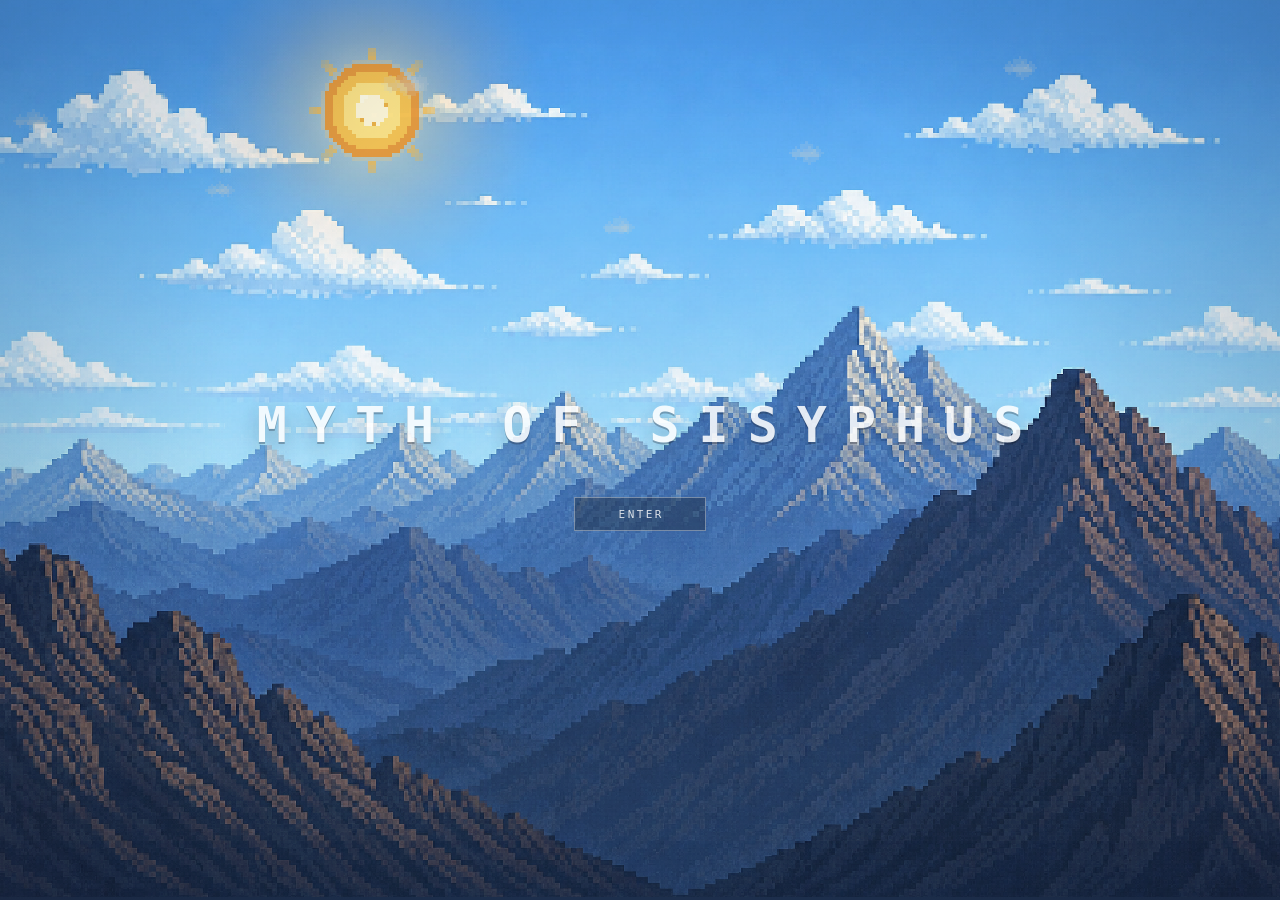
==== commit 79bf1474: "Bind shadows to ground and bridge" ====
--- a/index.html
+++ b/index.html
@@ -6662,7 +6662,7 @@
   // screen space — can anchor to the ACTUAL drawn ground instead of a screen-space
   // slope guess (which floated them on mobile, where zoom/offset differ).
   var curCamZtx = 0, curCamZty = 0, curCamZoom = 1;
-  var curCamZtxBase = 0;   // ztx WITHOUT per-frame camera shake — for the tree bridge-cull so trees don't flicker on/off at the bridge edge while the screen shakes
+  var curCamZtxBase = 0, curCamZtyBase = 0;   // stable camera position without push shake, used by scenery anchors
 
   // ---- geometry / camera ----
   var ANCHOR_X = 188, ANCHOR_Y = 156, HORIZON = 120;
@@ -8558,21 +8558,32 @@
     }
     return fade <= 0 ? 0 : (fade >= 1 ? 1 : fade * fade * (3 - 2 * fade));
   }
-  // True when the stone's screen position sits over a gorge-crossing bridge deck — used
-  // to swap the big ground cast-shadow for a small deck shadow (no ground below a bridge).
-  function boulderOverBridge() {
-    if (gameState === "title" || playMode === "run") return false;
-    if (bandGate(altitude, 0, 2800, 360) < 0.4) return false;   // bridges live only in the low gorge band
+  // Return the current bridge's exact span in the actor's slope-aligned local frame.
+  // Shadows use this as a receiver mask: they can land on planks, never in the gorge.
+  function bridgeDeckShadowSpan(theta) {
+    if (gameState === "title" || playMode === "run") return null;
+    if (bandGate(altitude, 0, 2800, 360) < 0.4) return null;
     var baseIdx = Math.floor((Math.max(0, altitude) - WATERFALL_FIRST) / WATERFALL_SPACING) - 1;
-    var bWorldX = (boulderSX - curCamZtx) / curCamZoom;   // stone screen-x -> world/zoom space (where the spans live)
+    var bWorldX = (boulderSX - curCamZtx) / curCamZoom;
+    var nearest = null, nearestGap = Infinity;
     for (var wi = 0; wi < 4; wi++) {
       var mark = WATERFALL_FIRST + (baseIdx + wi) * WATERFALL_SPACING;
       if (mark < WATERFALL_FIRST) continue;
       var center = waterfallSceneX(mark);
       var gorgeW = 640 + Math.round(hash(mark * 0.31) * 90);
-      if (bWorldX > center - gorgeW * 0.78 && bWorldX < center + gorgeW * 0.82) return true;
-    }
-    return false;
+      var left = center - gorgeW * 0.78 - 54;
+      var right = center + gorgeW * 0.82 + 54;
+      var gap = bWorldX < left ? left - bWorldX : (bWorldX > right ? bWorldX - right : 0);
+      if (gap < nearestGap) {
+        var deckCos = Math.max(0.12, Math.cos(theta || 0));
+        nearestGap = gap;
+        nearest = {
+          left: (left - ANCHOR_X) / deckCos,
+          right: (right - ANCHOR_X) / deckCos
+        };
+      }
+    }
+    return nearestGap < 900 ? nearest : null;
   }
   function drawTreeLayer(day, cfg) {
     if (!foregroundTreeReady || gameState !== "playing") return;   // playing only: avoids the intro-pan vertical offset
@@ -8641,7 +8652,7 @@
         // up the real surface there, and map it back to screen. (A screen-space slope
         // guess floated the trees on mobile, where the zoom/offset differ.)
         var treeWorldX = (sx + tw * 0.5 - curCamZtxBase) / curCamZoom;
-        baseY = Math.round(curCamZty + terrainLipAt(treeWorldX) * curCamZoom) + 6;
+        baseY = curCamZtyBase + terrainLipAt(treeWorldX) * curCamZoom + 6;
       }
       fg.save();
       fg.globalAlpha = treeRevealA;
@@ -11352,7 +11363,9 @@
     // above already adjusted them.)
     var ztx = Math.round(focusX - ANCHOR_X * zoom) + shakeX;
     var zty = Math.round(focusY - ANCHOR_Y * zoom) + shakeY + openingDrop;
-    curCamZtx = ztx; curCamZty = zty; curCamZoom = zoom; curCamZtxBase = ztx - shakeX;
+    curCamZtx = ztx; curCamZty = zty; curCamZoom = zoom;
+    curCamZtxBase = ztx - shakeX;
+    curCamZtyBase = zty - shakeY;
     // clouds (in front of background)
     var drift = REDUCED ? 0 : (tSec * 4 + altitude * 0.2 + mountainIndex * 43);
     var galaxyCloudDim = 1 - (day.galaxy || 0) * 0.88;
@@ -11596,22 +11609,8 @@
       // Cast contact shadow on the ground: a flattened blob under the stone + figure,
       // now BIGGER + DARKER and offset AWAY from the light so it reads as a real cast
       // shadow (the sun pushes it to the far side), grounding them with depth.
-      if (!REDUCED && gameState !== "title" && boulderOverBridge()) {
-        // ON A BRIDGE: the deck is a thin plank over a see-through gorge — there's no
-        // ground to catch a cast shadow, so the big raking ellipse just hangs in the
-        // void. Draw a small, tight shadow hugging the deck right under the stone.
-        var dW = brad * 1.05;
-        g.save();
-        g.translate(blx - brad * 0.12, 5);
-        g.scale(1, 0.14);                                  // very flat — sits on the planks
-        var dgrad = g.createRadialGradient(0, 0, 1, 0, 0, dW);
-        dgrad.addColorStop(0, "rgba(2,2,6,0.5)");
-        dgrad.addColorStop(0.6, "rgba(2,2,6,0.22)");
-        dgrad.addColorStop(1, "rgba(2,2,6,0)");
-        g.fillStyle = dgrad;
-        g.beginPath(); g.arc(0, 0, dW, 0, Math.PI * 2); g.fill();
-        g.restore();
-      } else if (!REDUCED && gameState !== "title") {
+      if (!REDUCED && gameState !== "title") {
+        var bridgeShadowSpan = bridgeDeckShadowSpan(actorTheta);
         // Physically-informed cast shadow. Treat the light vector as a sun ray,
         // project the stone/body away from it, then draw the projection as many
         // overlapping soft pixel ellipses. This avoids hard triangular wedges and
@@ -11703,6 +11702,22 @@
         }
 
         g.save();
+
+        // Receiver mask: shadows exist only where a surface can receive them.
+        // Ground uses the slope-aligned half-plane below y=0. A bridge uses its
+        // exact horizontal span plus a shallow deck strip, so the same directional
+        // shadow continues across the planks but cannot spill into the gorge.
+        g.beginPath();
+        if (bridgeShadowSpan) {
+          var shadowBridgeL = Math.floor(bridgeShadowSpan.left);
+          var shadowBridgeR = Math.ceil(bridgeShadowSpan.right);
+          g.rect(-actorW, 0, shadowBridgeL + actorW, actorH);                 // ground before the gorge
+          g.rect(shadowBridgeL, -1, shadowBridgeR - shadowBridgeL, 15);      // bridge deck receiver
+          g.rect(shadowBridgeR, 0, actorW * 2 - shadowBridgeR, actorH);      // ground after the gorge
+        } else {
+          g.rect(-actorW, 0, actorW * 3, actorH);
+        }
+        g.clip();
 
         // Broad readable cast body. The ellipse chain below adds natural falloff,
         // but the dense grass can hide it; this soft capsule gives the shadow the
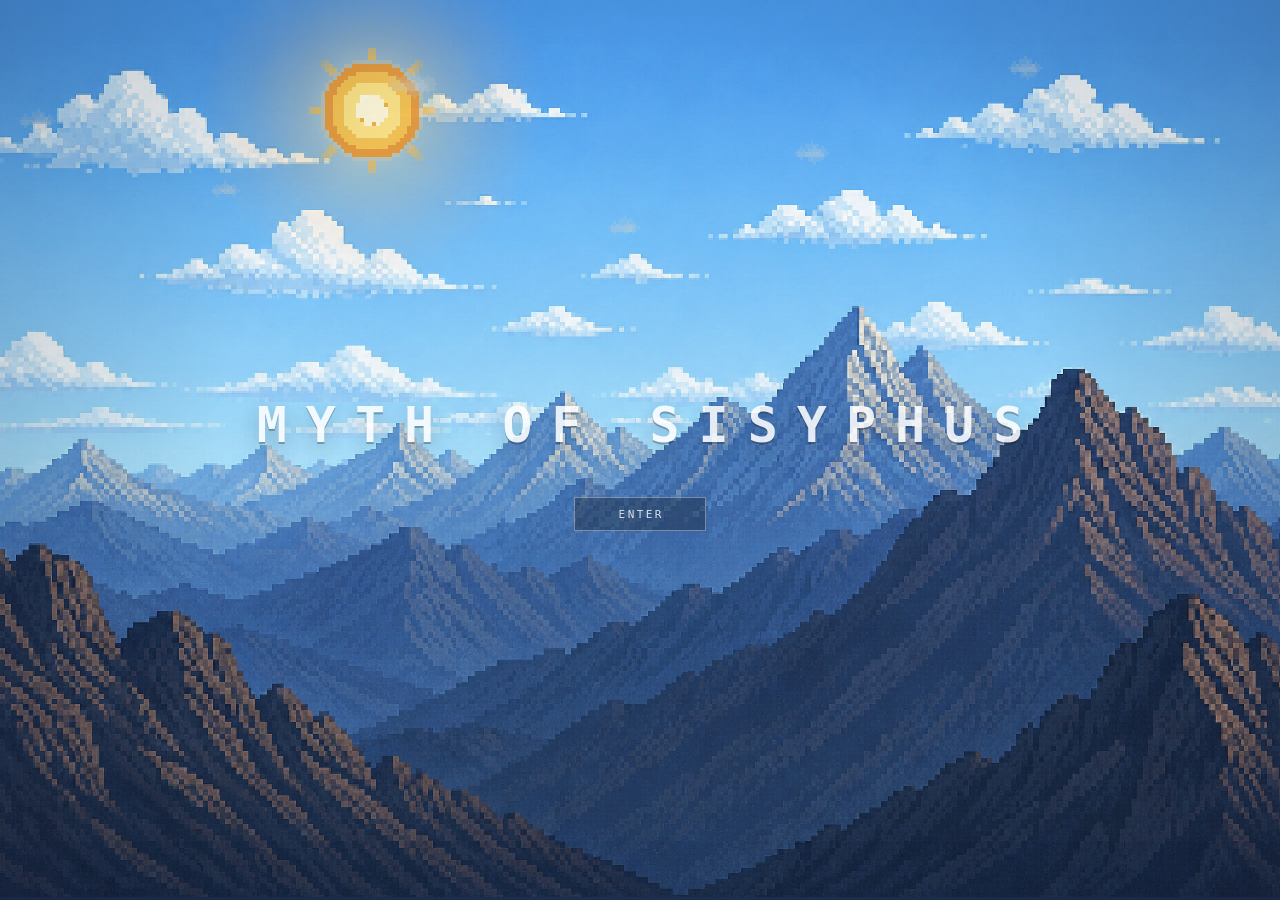
==== commit 7462f2c8: "Ease sunrise and shadow transitions" ====
--- a/index.html
+++ b/index.html
@@ -7737,6 +7737,17 @@
       lift: Math.max(0, lift)
     };
   }
+  // Keep the end-of-day -> sunrise wrap invisible, then reveal the new sun over
+  // a broad section of the climb. Without this envelope the arc jumped from its
+  // far-right endpoint to the top-left and the fully lit disk appeared in one frame.
+  // This same value also drives currentSunLight(), so cast shadows wake up at the
+  // exact pace of the visible sun instead of arriving before it.
+  function sunCycleVisibility(cycle) {
+    cycle = ((cycle % 1) + 1) % 1;
+    var sunrise = smoother01(clamp01((cycle - 0.012) / 0.115));
+    var sunset = 1 - smoother01(clamp01((cycle - 0.66) / 0.10));
+    return sunrise * sunset;
+  }
   function drawMinimalSun(cx, cy, size, alpha) {
     alpha = clamp01(alpha);
     if (alpha <= 0.01) return;
@@ -7829,6 +7840,7 @@
       return { x: nmp.x, y: nmp.y, strength: 0.42 * rainDim * clamp01(1 - (day.galaxy || 0) * 0.7), col: [150, 172, 224] };
     }
     var sunGate = clamp01(((((day.sun && day.sun.a) || 0)) - 0.25) / 0.55) * clamp01((brightSky - 0.30) / 0.22);
+    sunGate *= sunCycleVisibility(cycle);
     if (sunGate > 0.02) {
       var sp = sunArcPoint(clamp01(cycle / 0.72));
       return { x: sp.x, y: sp.y, strength: clamp01(sunGate * 2.2) * rainDim * (0.55 + 0.45 * sp.lift), col: [255, 238, 198] };
@@ -7848,6 +7860,7 @@
     var topLum = lum(day.sky[0]);
     var brightSky = Math.max(lum(day.sky[1]), lum(day.sky[2]), lum(day.sky[3]));
     var sunGate = clamp01((((day.sun && day.sun.a) || 0) - 0.25) / 0.55) * clamp01((brightSky - 0.30) / 0.22);
+    sunGate *= sunCycleVisibility(cycle);
     var moonGate = clamp01((0.30 - topLum) / 0.18) * clamp01((0.38 - brightSky) / 0.20);
     if (customize.look === "noir") {
       // NIGHT theme: a moon takes the sun's arc — always up, sweeping from the
@@ -7859,8 +7872,8 @@
       if (nMoonA > 0.02) drawMinimalMoon(nmp.x, nmp.y, (24 + nmp.lift * 7) * 0.82, nMoonA);
     } else if (sunGate > 0.02) {
       var sunPhase = clamp01(cycle / 0.72);
-      // Bias the brightness so the sun is already lit when it starts in the
-      // top-left corner (phase 0), instead of fading up from the horizon.
+      // The arc begins at the top-left, while sunCycleVisibility() now supplies
+      // the slow atmospheric reveal that keeps this position change invisible.
       var daylight = Math.sin(clamp01(0.18 + sunPhase * 0.82) * Math.PI);
       var sp = sunArcPoint(sunPhase);
       // FULLY VISIBLE, OPAQUE sun: the disc is solid whenever the sun is up. Only the
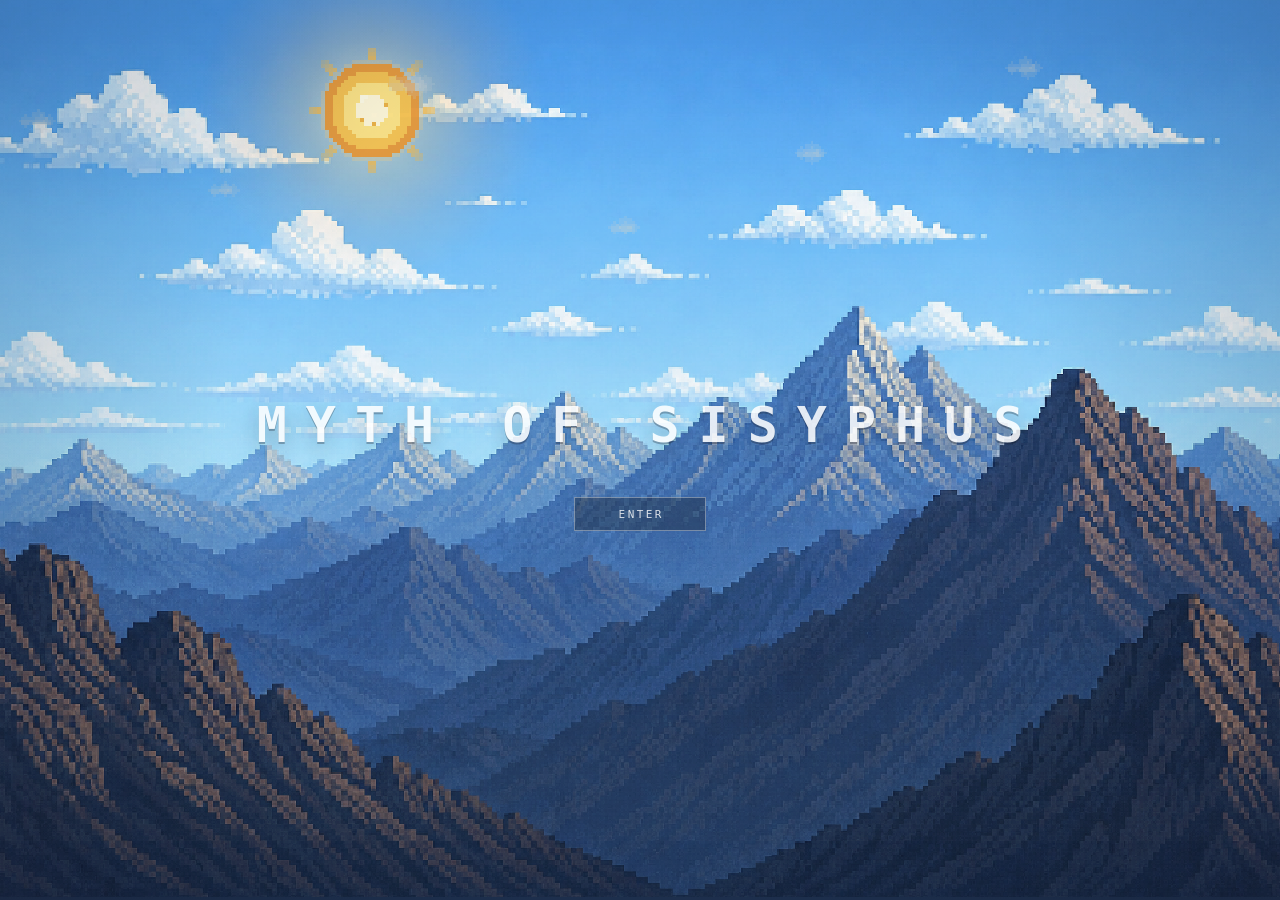
==== commit 799850d2: "Keep game mode descriptions visible" ====
--- a/index.html
+++ b/index.html
@@ -801,11 +801,11 @@
     backdrop-filter: blur(7px);
   }
   #startscreen .mode-card {
-    min-height: 66px;
+    min-height: 94px;
     padding: 12px 13px;
     border: 1px solid rgba(255,255,255,0.22);
     border-top-width: 2px;
-    background: rgba(18,20,25,0.48);
+    background: rgba(18,20,25,0.58);
     color: rgba(255,255,255,0.88);
     font-family: ui-monospace, "SF Mono", Menlo, Consolas, monospace;
     text-align: left;
@@ -836,25 +836,23 @@
     margin-bottom: 0;
     font-size: clamp(12px, 1.55vw, 16px);
     font-weight: 700;
+    color: rgba(255,255,255,0.96);
   }
   #startscreen .mode-card span {
     display: block;
-    max-height: 0;
-    margin-top: 0;
-    overflow: hidden;
-    opacity: 0;
-    color: rgba(255,255,255,0.62);
+    max-height: none;
+    margin-top: 8px;
+    opacity: 1;
+    color: rgba(255,255,255,0.78);
     font-size: clamp(10px, 1.05vw, 12px);
     line-height: 1.45;
     text-transform: lowercase;
-    transition: max-height 0.28s ease, opacity 0.22s ease, margin-top 0.22s ease;
+    transition: color 0.2s ease;
   }
   #startscreen .mode-card.preferred span,
   #startscreen .mode-card:hover span,
   #startscreen .mode-card:focus-visible span {
-    max-height: 52px;
-    margin-top: 8px;
-    opacity: 1;
+    color: rgba(255,255,255,0.94);
   }
   #startscreen .menu-more {
     width: min(980px, 90vw);
@@ -1565,11 +1563,11 @@
       grid-template-columns: repeat(auto-fit, minmax(min(190px, 100%), 1fr));
     }
     #startscreen .mode-card {
-      min-height: 66px;
+      min-height: 90px;
       padding: 11px 12px;
     }
     #startscreen .mode-card strong {
-      margin-bottom: 8px;
+      margin-bottom: 0;
       font-size: 13px;
     }
     #startscreen .mode-card span {
@@ -1635,12 +1633,9 @@
       gap: 8px;
     }
     #startscreen .mode-card {
-      min-height: 58px;
+      min-height: 96px;
       padding: 11px 12px;
     }
-    #startscreen .mode-card.preferred span,
-    #startscreen .mode-card:focus-visible span { max-height: 72px; }
-    #startscreen .mode-card:hover:not(.preferred) span { max-height: 0; margin-top: 0; opacity: 0; }
     #startscreen .legacy-line {
       margin: 12px auto 10px;
       padding: 6px 8px;
@@ -1756,7 +1751,7 @@
       line-height: 1.35;
     }
     #startscreen .mode-card {
-      min-height: 64px;
+      min-height: 86px;
       padding: 9px 10px;
     }
     #startscreen .mode-card strong {
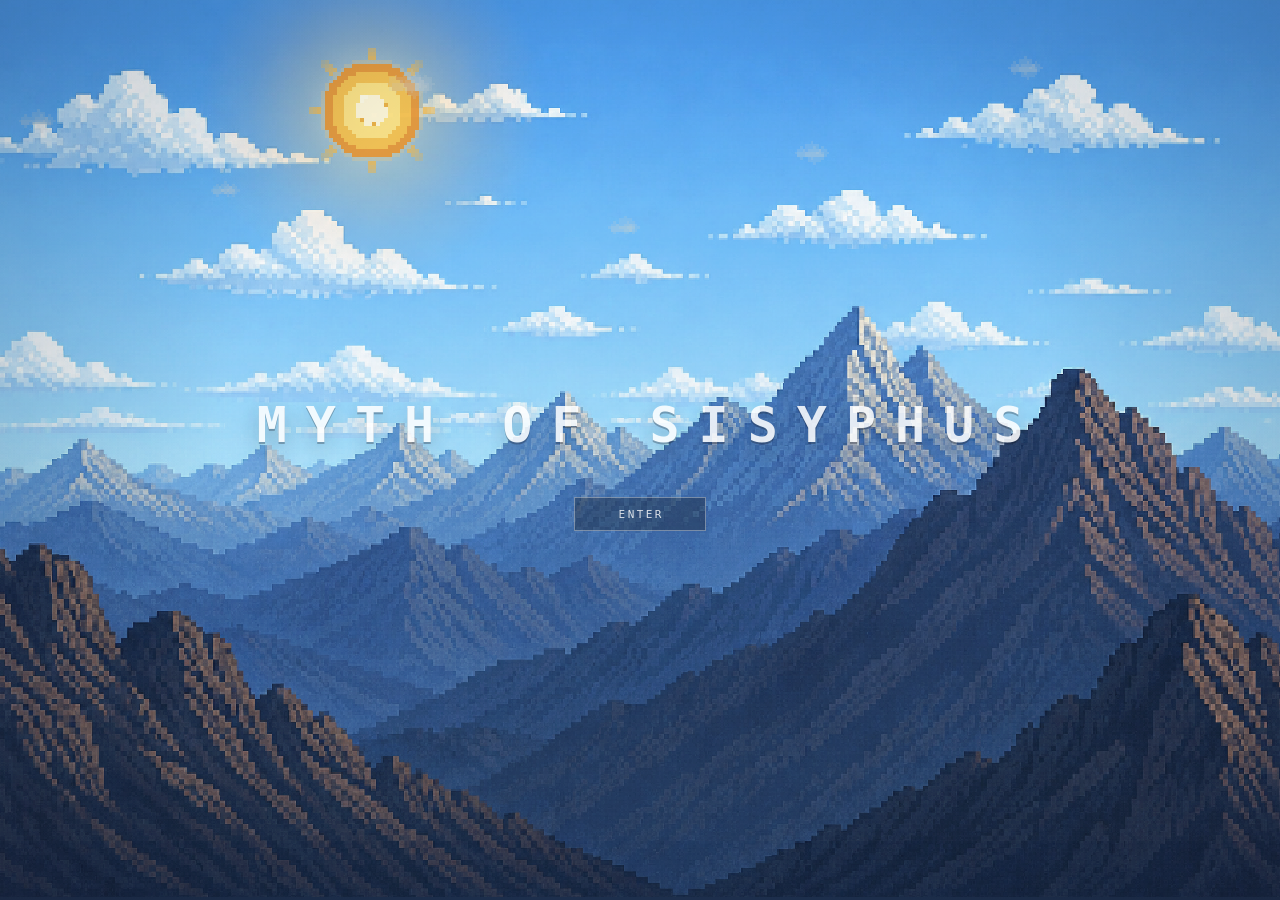
==== commit eebf1c90: "Overhaul storm rock and galaxy biomes" ====
--- a/index.html
+++ b/index.html
@@ -2712,10 +2712,26 @@
   aboveCloudsImg.src = "assets/above-clouds-sunset-px.png";
   var galaxyPortraitImg = new Image(), galaxyPortraitReady = false;
   galaxyPortraitImg.onload = function () { galaxyPortraitReady = true; };
-  galaxyPortraitImg.src = "assets/galaxy-night-px.png";
+  galaxyPortraitImg.src = "assets/galaxy-night-portrait-v2.png";
   var galaxyWideImg = new Image(), galaxyWideReady = false;
   galaxyWideImg.onload = function () { galaxyWideReady = true; };
-  galaxyWideImg.src = "assets/galaxy-night-wide-px.png";
+  galaxyWideImg.src = "assets/galaxy-night-wide-v2.png";
+  // Generated environmental set: distant/foreground rock layers plus authored
+  // lightning and fire sheets. All cutout sheets are alpha-cleaned PNGs.
+  var rockySpireImg = new Image(), rockySpireReady = false;
+  rockySpireImg.onload = function () { rockySpireReady = true; };
+  rockySpireImg.src = "assets/rocky-spires-bg-alpha-v1.png";
+  var rockyPropImg = new Image(), rockyPropReady = false;
+  rockyPropImg.onload = function () { rockyPropReady = true; };
+  rockyPropImg.src = "assets/rocky-props-fg-alpha-v1.png";
+  var lightningImg = new Image(), lightningReady = false;
+  lightningImg.onload = function () { lightningReady = true; };
+  lightningImg.src = "assets/lightning-strikes-alpha-v1.png";
+  var lightningFireImg = new Image(), lightningFireReady = false;
+  lightningFireImg.onload = function () { lightningFireReady = true; };
+  lightningFireImg.src = "assets/lightning-fire-alpha-v1.png";
+  var stormStrike = { next: 0, start: -99, worldX: 0, variant: 0, serial: 0 };
+  var stormFires = [];
   var valleysImg = new Image(), valleysReady = false;
   valleysImg.onload = function () { valleysReady = true; };
   valleysImg.src = "assets/valleys-realm-px.png";
@@ -7058,6 +7074,181 @@
       day.tintA = (day.tintA || 0) * (1 - t);
     }
   }
+
+  function rockySceneryReveal() {
+    if (gameState === "title" || playMode === "run") return 0;
+    var up = smoother01(clamp01((altitude - 940) / 260));
+    var down = 1 - smoother01(clamp01((altitude - 1540) / 430));
+    var snowDim = 1 - 0.92 * snowCoverFor(altitude);
+    var deepDim = 1 - 0.86 * realm4Max(altitude);
+    return up * down * snowDim * deepDim;
+  }
+
+  function drawBackgroundRockSpines(day) {
+    var reveal = rockySceneryReveal() * (1 - 0.52 * (day.galaxy || 0));
+    if (!rockySpireReady || reveal <= 0.01) return;
+    var iw = rockySpireImg.naturalWidth || 1536;
+    var ih = rockySpireImg.naturalHeight || 1024;
+    var scroll = altitude * GROUND_SCROLL * 0.34 + mountainIndex * 137;
+    var dh = Math.round(VH * 0.56);
+    var dw = Math.round(dh * iw / ih);
+    var spacing = Math.max(420, Math.round(dw * 1.16));
+    var first = Math.floor((scroll - dw * 1.4) / spacing);
+    var last = Math.ceil((scroll + VW + dw * 1.4) / spacing);
+    g.save();
+    g.imageSmoothingEnabled = false;
+    if (!REDUCED) g.filter = "blur(0.45px)";
+    g.globalAlpha = reveal * 0.68;
+    for (var i = first; i <= last; i++) {
+      if (hash(i * 5.73 + 11) < 0.32) continue;
+      var sx = i * spacing - scroll + (hash(i * 8.31) - 0.5) * 170;
+      var worldX = (sx + dw * 0.5 - curCamZtxBase) / Math.max(0.01, curCamZoom);
+      if (treeOnBridge(worldX - 80, worldX + 80)) continue;
+      var baseY = curCamZtyBase + terrainLipAt(worldX) * curCamZoom + 14;
+      g.save();
+      if (hash(i * 7.19) > 0.5) { g.translate(Math.round(sx + dw), 0); g.scale(-1, 1); sx = 0; }
+      g.drawImage(rockySpireImg, Math.round(sx), Math.round(baseY - dh * 0.89), dw, dh);
+      g.restore();
+    }
+    g.filter = "none";
+    g.globalAlpha = 1;
+    g.restore();
+  }
+
+  function drawForegroundRockProps(day) {
+    var reveal = rockySceneryReveal() * (1 - 0.68 * (day.galaxy || 0));
+    if (!rockyPropReady || reveal <= 0.01) return;
+    var iw = rockyPropImg.naturalWidth || 1984;
+    var ih = rockyPropImg.naturalHeight || 792;
+    var cellW = iw / 4;
+    var scroll = altitude * GROUND_SCROLL * 1.08 + mountainIndex * 211;
+    var spacing = Math.max(280, Math.round(VW * 0.28));
+    var first = Math.floor((scroll - spacing) / spacing);
+    var last = Math.ceil((scroll + VW + spacing) / spacing);
+    g.save();
+    g.imageSmoothingEnabled = false;
+    if (!REDUCED) g.filter = "blur(0.6px)";
+    g.globalAlpha = reveal * 0.92;
+    for (var i = first; i <= last; i++) {
+      if (hash(i * 6.17 + 29) < 0.28) continue;
+      var variant = Math.floor(hash(i * 4.91 + 3) * 4) % 4;
+      var dh = Math.round(VH * (0.34 + hash(i * 3.27) * 0.13));
+      var dw = Math.round(dh * cellW / ih);
+      var sx = i * spacing - scroll + (hash(i * 9.43) - 0.5) * spacing * 0.32;
+      if (sx + dw < -80 || sx > VW + 80) continue;
+      // Keep the immediate play silhouette readable. These are foreground depth
+      // forms, not obstacles, so they should frame the push rather than cover it.
+      if (sx < boulderSX + VW * 0.16 && sx + dw > boulderSX - VW * 0.14) continue;
+      var worldX = (sx + dw * 0.5 - curCamZtxBase) / Math.max(0.01, curCamZoom);
+      if (treeOnBridge(worldX - 54, worldX + 54)) continue;
+      var baseY = curCamZtyBase + terrainLipAt(worldX) * curCamZoom + 13;
+      g.save();
+      if (hash(i * 8.53) > 0.5) { g.translate(Math.round(sx + dw), 0); g.scale(-1, 1); sx = 0; }
+      g.drawImage(rockyPropImg, variant * cellW, 0, cellW, ih,
+        Math.round(sx), Math.round(baseY - dh * 0.86), dw, dh);
+      g.restore();
+    }
+    g.filter = "none";
+    g.globalAlpha = 1;
+    g.restore();
+  }
+
+  function triggerStormStrike(stormT) {
+    stormStrike.serial += 1;
+    var seed = stormStrike.serial * 19.37 + Math.floor(tSec * 7) + mountainIndex * 13.1;
+    var screenX = VW * (0.12 + hash(seed) * 0.76);
+    if (Math.abs(screenX - boulderSX) < VW * 0.17) {
+      screenX = screenX < boulderSX ? VW * 0.10 : VW * 0.90;
+    }
+    var worldX = (screenX - curCamZtxBase) / Math.max(0.01, curCamZoom);
+    if (bridgeGapActiveAt(worldX, 34)) worldX += 120;
+    stormStrike.start = tSec;
+    stormStrike.worldX = worldX;
+    stormStrike.variant = Math.floor(hash(seed * 2.71) * 3) % 3;
+    stormStrike.next = tSec + 4.5 + hash(seed * 5.13) * 5.5;
+    stormFires.push({ worldX: worldX, born: tSec + 0.16, life: 7 + hash(seed * 8.91) * 5, seed: seed });
+    if (stormFires.length > 6) stormFires.shift();
+  }
+
+  function drawStormLightning(stormT) {
+    if (REDUCED || stormT <= 0.02) return;
+    if (stormStrike.next <= 0) stormStrike.next = tSec + 0.8 + hash(mountainIndex + altitude * 0.01) * 1.4;
+    if (params.has("qaStormStrike") && stormStrike.serial === 0) stormStrike.next = tSec;
+    if (tSec >= stormStrike.next) triggerStormStrike(stormT);
+    var age = tSec - stormStrike.start;
+    if (age < 0 || age > 0.48 || !lightningReady) return;
+    var flash = age < 0.11 ? 1 - age / 0.11 : (age > 0.18 && age < 0.30 ? (1 - (age - 0.18) / 0.12) * 0.48 : 0);
+    flash = clamp01(flash) * stormT;
+    if (flash <= 0.005) return;
+    var sx = curCamZtxBase + stormStrike.worldX * curCamZoom;
+    var impactY = curCamZtyBase + terrainLipAt(stormStrike.worldX) * curCamZoom;
+    var iw = lightningImg.naturalWidth || 1536;
+    var ih = lightningImg.naturalHeight || 1024;
+    var cellW = iw / 3;
+    var dh = Math.max(180, impactY + 24);
+    var dw = Math.round(dh * cellW / ih * 1.16);
+    var dx = Math.round(sx - dw * 0.5);
+    var dy = Math.round(impactY - dh * 0.94);
+    g.save();
+    g.fillStyle = css([222, 230, 246], 0.16 * flash);
+    g.fillRect(0, 0, VW, VH);
+    g.globalCompositeOperation = "screen";
+    if (!REDUCED) {
+      g.filter = "blur(4px)";
+      g.globalAlpha = flash * 0.46;
+      g.drawImage(lightningImg, stormStrike.variant * cellW, 0, cellW, ih, dx, dy, dw, dh);
+      g.filter = "none";
+    }
+    g.globalAlpha = Math.min(1, 0.72 + flash * 0.35);
+    g.imageSmoothingEnabled = false;
+    g.drawImage(lightningImg, stormStrike.variant * cellW, 0, cellW, ih, dx, dy, dw, dh);
+    var impactGlow = g.createRadialGradient(sx, impactY, 1, sx, impactY, 70);
+    impactGlow.addColorStop(0, css([238, 242, 255], 0.66 * flash));
+    impactGlow.addColorStop(0.35, css([156, 184, 255], 0.24 * flash));
+    impactGlow.addColorStop(1, css([156, 184, 255], 0));
+    g.fillStyle = impactGlow;
+    g.beginPath(); g.arc(sx, impactY, 70, 0, Math.PI * 2); g.fill();
+    g.restore();
+  }
+
+  function drawStormFires(wxL, wxR, day) {
+    if (!lightningFireReady || !stormFires.length) return;
+    var stormT = (day.r4 && day.r4.storm) || 0;
+    var alive = [];
+    var iw = lightningFireImg.naturalWidth || 2048;
+    var ih = lightningFireImg.naturalHeight || 768;
+    var cellW = iw / 6;
+    for (var i = 0; i < stormFires.length; i++) {
+      var fire = stormFires[i];
+      var age = tSec - fire.born;
+      if (age < fire.life) alive.push(fire);
+      if (age < 0 || age >= fire.life || fire.worldX < wxL - 100 || fire.worldX > wxR + 100) continue;
+      var fadeIn = smoother01(clamp01(age / 0.24));
+      var fadeOut = 1 - smoother01(clamp01((age - (fire.life - 2.2)) / 2.2));
+      var alpha = fadeIn * fadeOut * stormT;
+      if (alpha <= 0.01) continue;
+      var frame = Math.floor(age * 9 + hash(fire.seed) * 6) % 6;
+      var dh = 190 + Math.round(hash(fire.seed * 2.3) * 42);
+      var dw = Math.round(dh * cellW / ih);
+      var y = Math.round(terrainLipAt(fire.worldX)) + 2;
+      var slopeAng = Math.atan2(terrainLipAt(fire.worldX + 12) - terrainLipAt(fire.worldX - 12), 24);
+      g.save();
+      g.translate(Math.round(fire.worldX), y);
+      g.rotate(slopeAng);
+      var glow = g.createRadialGradient(0, 1, 1, 0, 1, 45);
+      glow.addColorStop(0, css([255, 158, 48], 0.24 * alpha));
+      glow.addColorStop(1, css([255, 98, 24], 0));
+      g.fillStyle = glow;
+      g.beginPath(); g.ellipse(0, 2, 45, 14, 0, 0, Math.PI * 2); g.fill();
+      g.globalAlpha = alpha;
+      g.imageSmoothingEnabled = false;
+      g.drawImage(lightningFireImg, frame * cellW, 0, cellW, ih,
+        -dw * 0.5, -dh * 0.64, dw, dh);
+      g.restore();
+    }
+    stormFires = alive;
+  }
+
   function drawRealm4Scenes(day, openingT) {
     if (!day.r4) return;
     var a;
@@ -7084,22 +7275,6 @@
         var ry4 = ((hash(rp * 8.9) * VH + tSec * 150 * (0.7 + hash(rp * 2.2) * 0.6)) % VH + VH) % VH;
         g.fillStyle = css([124, 134, 150], (0.18 + hash(rp * 3.3) * 0.20) * a);
         g.fillRect(Math.round(rx4), Math.round(ry4), 1, 3);
-      }
-      // lightning
-      var strikeCell = Math.floor(tSec / (6 + hash(Math.floor(tSec / 9)) * 5));
-      var strikeAge = tSec - strikeCell * (6 + hash(Math.floor(tSec / 9)) * 5);
-      if (strikeAge < 0.30 && !REDUCED) {
-        var ft = 1 - strikeAge / 0.30;
-        g.fillStyle = css([226, 231, 239], 0.10 * ft * ft * a);
-        g.fillRect(0, 0, VW, VH);
-        var bx4 = hash(strikeCell * 3.97) * VW, by4 = HORIZON - 95;
-        g.fillStyle = css([226, 231, 239], 0.85 * ft * a);
-        for (var bseg = 0; bseg < 6; bseg++) {
-          var bdx = (hash(strikeCell + bseg * 1.7) - 0.5) * 26;
-          var bdy = 14 + hash(strikeCell * 2.3 + bseg) * 8;
-          g.fillRect(Math.round(bx4), Math.round(by4), 2, Math.round(bdy));
-          bx4 += bdx; by4 += bdy;
-        }
       }
     }
     t = day.r4.ruins || 0;
@@ -7303,7 +7478,10 @@
     }
   }
   function drawGalaxyNightScene(day, openingT, alphaMul) {
-    var reveal = galaxySceneReveal() * (1 - (day.snow || 0) * 0.78);
+    var rawReveal = galaxySceneReveal();
+    // Hold the authored nebula back until this biome genuinely owns the frame.
+    // The old broad bell exposed space art inside the preceding grey-rock band.
+    var reveal = smoother01(clamp01((rawReveal - 0.18) / 0.82)) * (1 - (day.snow || 0) * 0.78);
     var galaxyImg = (VW >= VH * 0.92) ? galaxyWideImg : galaxyPortraitImg;
     var galaxyReady = (galaxyImg === galaxyWideImg) ? galaxyWideReady : galaxyPortraitReady;
     if (reveal <= 0.002 || !galaxyReady) return;
@@ -11388,6 +11566,8 @@
     }
     if ((day.galaxy || 0) < 0.55) drawBirds(day);
     drawWindVeil(day);
+    drawStormLightning((day.r4 && day.r4.storm) || 0);   // grade-safe, terrain-anchored strike layer
+    drawBackgroundRockSpines(day);   // distant barren crags, rooted behind the slope
     // Background forest is scenery BEHIND the ground — drawn before the foreground
     // slope so the ground occludes the tree bases (they grow down the hillside).
     // The FOREGROUND sweep trees are drawn later, after the actor, to pass in front.
@@ -11427,6 +11607,7 @@
     drawPathGrass(wxL, wxR, day);
     drawFootprints(wxL, wxR, day);   // trail of pressed footprints downhill behind the figure
     drawBiomeProps(wxL, wxR, day);   // occasional biome-keyed props (flora / boulders / skulls)
+    drawStormFires(wxL, wxR, day);   // strike remnants stay planted on the receiving terrain
     if (SHOW_HORIZON_HAZE) drawHorizonHaze(wxL, wxR, day);   // dissolve the ground's top edge into the distance (no hard line)
     drawGroundSunlight(wxL, wxR, day);   // directional sun/moon light pooling on the ground
     drawSnowSurface(wxL, wxR, day);
@@ -12013,6 +12194,7 @@
       g.imageSmoothingEnabled = false;
       g.drawImage(lowC, 0, 0, sw, sh, ztx - Math.round(padLeft * zoom), zty - Math.round(ACTOR_PAD_TOP * zoom), Math.round(actorW * zoom), Math.round(actorH * zoom));
     }
+    drawForegroundRockProps(day);   // close rock forms sweep in front through the barren band
     drawForegroundTrees(day);   // close conifers sweeping IN FRONT of the figure (depth)
     drawRunAsh(day);
     drawRain(day);
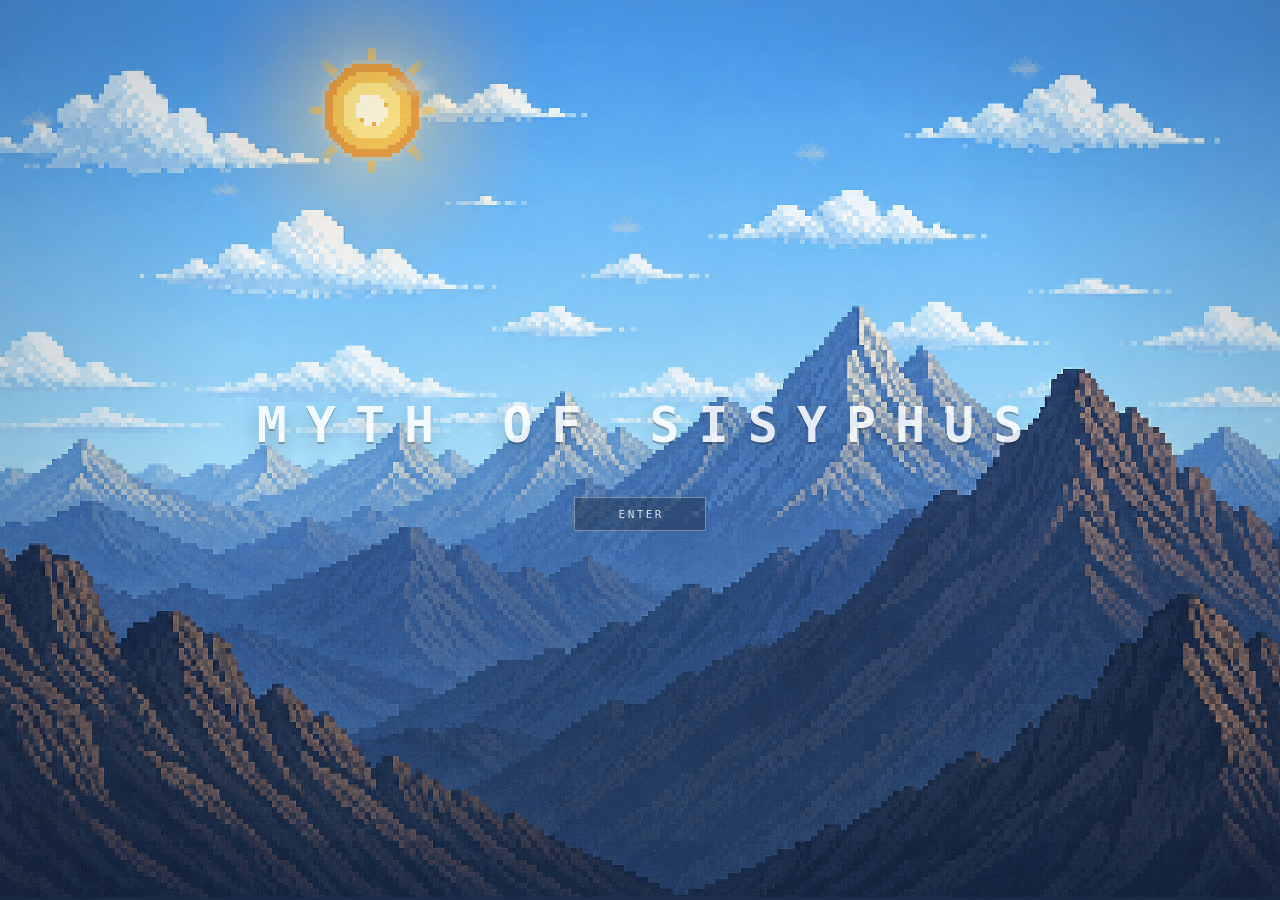
==== commit c95a2b81: "Fix rocky galaxy biome transition" ====
--- a/index.html
+++ b/index.html
@@ -2150,6 +2150,8 @@
   var dailySeed = dailyDate.split("").reduce(function (a, ch) { return a + ch.charCodeAt(0); }, 0);
   var QA_STATE = params.has("qa") || /QA/i.test(window.location.search);
   var QA_AUTOSTART = params.get("qaStart") === "1";
+  var QA_HOLD_ALTITUDE = QA_STATE && params.has("qaHoldAltitude")
+    ? Math.max(0, Number(params.get("qaHoldAltitude")) || 0) : -1;
   var SHADOW_LAB_ENABLED = QA_STATE && params.get("shadowLab") === "1";
   // QA-only overrides + frame timing stats (all inert unless ?qa= and helpers used)
   var qaBoulderScaleOverride = 0;
@@ -7078,7 +7080,10 @@
   function rockySceneryReveal() {
     if (gameState === "title" || playMode === "run") return 0;
     var up = smoother01(clamp01((altitude - 940) / 260));
-    var down = 1 - smoother01(clamp01((altitude - 1540) / 430));
+    // The rocky pass is a distinct chapter, not a layer beneath the galaxy.
+    // Clear it before the space biome arrives so the generated silhouettes
+    // never stack into a pasted-on collage during the transition.
+    var down = 1 - smoother01(clamp01((altitude - 1310) / 220));
     var snowDim = 1 - 0.92 * snowCoverFor(altitude);
     var deepDim = 1 - 0.86 * realm4Max(altitude);
     return up * down * snowDim * deepDim;
@@ -7090,15 +7095,15 @@
     var iw = rockySpireImg.naturalWidth || 1536;
     var ih = rockySpireImg.naturalHeight || 1024;
     var scroll = altitude * GROUND_SCROLL * 0.34 + mountainIndex * 137;
-    var dh = Math.round(VH * 0.56);
+    var dh = Math.round(VH * 0.41);
     var dw = Math.round(dh * iw / ih);
     var spacing = Math.max(420, Math.round(dw * 1.16));
     var first = Math.floor((scroll - dw * 1.4) / spacing);
     var last = Math.ceil((scroll + VW + dw * 1.4) / spacing);
     g.save();
     g.imageSmoothingEnabled = false;
-    if (!REDUCED) g.filter = "blur(0.45px)";
-    g.globalAlpha = reveal * 0.68;
+    if (!REDUCED) g.filter = "blur(0.8px)";
+    g.globalAlpha = reveal * 0.50;
     for (var i = first; i <= last; i++) {
       if (hash(i * 5.73 + 11) < 0.32) continue;
       var sx = i * spacing - scroll + (hash(i * 8.31) - 0.5) * 170;
@@ -7128,11 +7133,11 @@
     g.save();
     g.imageSmoothingEnabled = false;
     if (!REDUCED) g.filter = "blur(0.6px)";
-    g.globalAlpha = reveal * 0.92;
+    g.globalAlpha = reveal * 0.76;
     for (var i = first; i <= last; i++) {
       if (hash(i * 6.17 + 29) < 0.28) continue;
       var variant = Math.floor(hash(i * 4.91 + 3) * 4) % 4;
-      var dh = Math.round(VH * (0.34 + hash(i * 3.27) * 0.13));
+      var dh = Math.round(VH * (0.25 + hash(i * 3.27) * 0.09));
       var dw = Math.round(dh * cellW / ih);
       var sx = i * spacing - scroll + (hash(i * 9.43) - 0.5) * spacing * 0.32;
       if (sx + dw < -80 || sx > VW + 80) continue;
@@ -7481,7 +7486,8 @@
     var rawReveal = galaxySceneReveal();
     // Hold the authored nebula back until this biome genuinely owns the frame.
     // The old broad bell exposed space art inside the preceding grey-rock band.
-    var reveal = smoother01(clamp01((rawReveal - 0.18) / 0.82)) * (1 - (day.snow || 0) * 0.78);
+    var altitudeGate = smoother01(clamp01((altitude - 1600) / 230));
+    var reveal = smoother01(clamp01((rawReveal - 0.18) / 0.82)) * altitudeGate * (1 - (day.snow || 0) * 0.78);
     var galaxyImg = (VW >= VH * 0.92) ? galaxyWideImg : galaxyPortraitImg;
     var galaxyReady = (galaxyImg === galaxyWideImg) ? galaxyWideReady : galaxyPortraitReady;
     if (reveal <= 0.002 || !galaxyReady) return;
@@ -7493,7 +7499,7 @@
     var drift = REDUCED ? 0 : (altitude - galaxyNearestMeters(altitude)) * 0.020;
     var dx = Math.round((VW - dw) * 0.5 - drift);
     var dy = Math.round((VH - dh) * 0.43);
-    var a = reveal * (0.82 + openingT * 0.18) * (alphaMul == null ? 1 : alphaMul);
+    var a = reveal * (0.68 + openingT * 0.12) * (alphaMul == null ? 1 : alphaMul);
 
     g.save();
     g.globalAlpha = a;
@@ -8436,6 +8442,9 @@
       day.canyon || 0, day.greek || 0, day.valleys || 0, day.snow || 0);
     var exoticRock = smoother01(clamp01(exoticRockRaw * 1.35));
     var baseAtlasA = 1 - 0.97 * exoticRock;
+    // Preserve the rock grain under the galaxy tint. Removing almost all of it
+    // left a featureless purple plane at the exact rocky-to-space transition.
+    if (day && day.galaxy) baseAtlasA = Math.max(baseAtlasA, 0.42 * day.galaxy);
     drawAtlasTiles(groundTex, baseAtlasA);
     // Grass over the rock base at the start + forest; fades higher so rock returns.
     // The night (noir) theme swaps in the dark moonlit ground atlas.
@@ -8527,6 +8536,16 @@
       if (customize.look === "void") {
         g.globalCompositeOperation = "multiply";
         g.fillStyle = css([18, 18, 24], 0.94);
+        g.fillRect(x0, 0, x1 - x0, h);
+        g.globalCompositeOperation = "source-over";
+      }
+      // Once the authored night sky has arrived, deepen the rock with the same
+      // indigo value range. This keeps the slope tangible without leaving a pale
+      // grey wedge pasted over the galaxy.
+      var galaxyGroundT = (day.galaxy || 0) * smoother01(clamp01((altitude - 1580) / 240));
+      if (galaxyGroundT > 0.01) {
+        g.globalCompositeOperation = "multiply";
+        g.fillStyle = css([42, 34, 66], 0.46 * galaxyGroundT);
         g.fillRect(x0, 0, x1 - x0, h);
         g.globalCompositeOperation = "source-over";
       }
@@ -12351,6 +12370,7 @@
         if (QA_STATE) {
           var qaT0 = performance.now();
           update(dt, wallDt);
+          if (QA_HOLD_ALTITUDE >= 0 && gameState === "playing") altitude = QA_HOLD_ALTITUDE;
           draw();
           qaFrameMs[qaFrameMsIdx % 240] = performance.now() - qaT0;
           qaFrameMsIdx++;
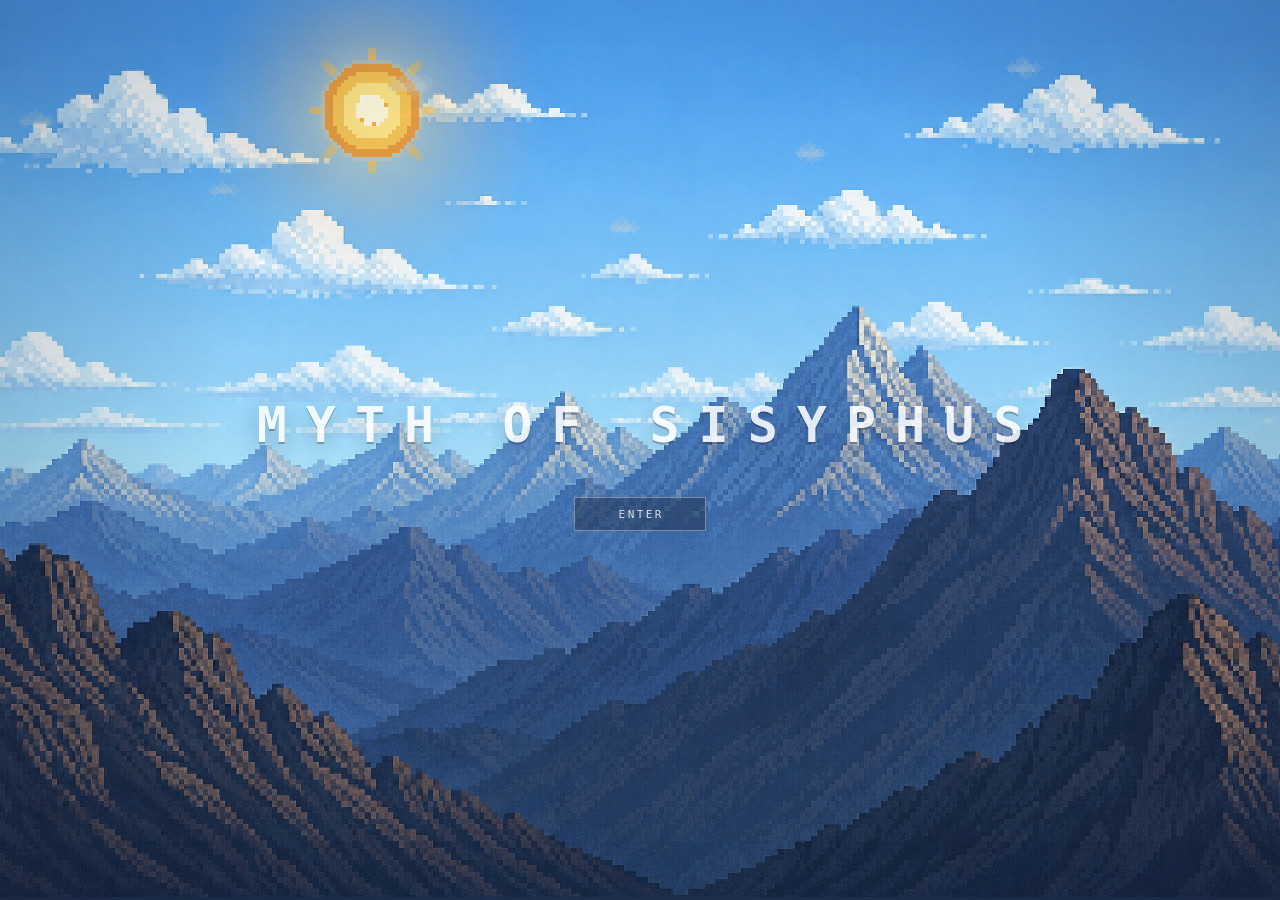
==== commit 086bd812: "Lock forest trees to terrain" ====
--- a/index.html
+++ b/index.html
@@ -8807,13 +8807,11 @@
       if (modePhase === "summitRest" || modePhase === "summitLaunch") layerA = 0;
     }
     if (layerA <= 0.02) return;
-    // Density grows with forward progress through the first forest: a handful of
-    // trees at the meadow edge, then a genuinely dense stand near the waterfall.
-    // Each candidate owns a fixed world slot and fades into that slot as its reveal
-    // threshold is crossed, so increasing density never rearranges the forest.
+    // Density grows spatially through the first forest: a handful of trees at the
+    // meadow edge, then a dense stand farther along the mountain. Density belongs
+    // to each fixed world slot, never to the player's current frame, so trees that
+    // are already visible cannot appear, disappear, or reshuffle while he walks.
     var forestStartM = WATERFALL_FIRST - WATERFALL_VIEW + 40;
-    var forestWalkT = smoother01(clamp01((altitude - forestStartM) / 520));
-    var densityTarget = lerp(cfg.densityStart, cfg.densityEnd, forestWalkT);
     var blurPad = Math.ceil(((cfg.blur || 0) * 8 + 28) * RES);
     var bufW = VW * RES + blurPad * 2;
     var bufH = VH * RES + blurPad * 2;
@@ -8824,29 +8822,41 @@
     fg.setTransform(RES, 0, 0, RES, blurPad, blurPad);   // logical draws, padded RES× buffer (sharp trees, unclipped blur)
     fg.imageSmoothingEnabled = false;
     var iw = foregroundTreeImg.naturalWidth || 290, ih = foregroundTreeImg.naturalHeight || 482;
-    var scroll = altitude * GROUND_SCROLL * cfg.par + cfg.seed;   // locked to the ground scroll so trees stay put on the hillside
+    var scroll = altitude * GROUND_SCROLL + cfg.seed;
     var spacing = cfg.spacing;
     var baseScale = (VH * cfg.treeH) / ih;
     var drew = 0;
-    var first = Math.floor((scroll - 560) / spacing);
-    var last = Math.ceil((scroll + VW + 560) / spacing);
+    var viewWorldL = -curCamZtxBase / Math.max(0.01, curCamZoom);
+    var viewWorldR = (VW - curCamZtxBase) / Math.max(0.01, curCamZoom);
+    var first = Math.floor((scroll + viewWorldL - 560) / spacing);
+    var last = Math.ceil((scroll + viewWorldR + 560) / spacing);
     for (var i = first; i <= last; i++) {
+      var jitterX = (hash(i * 4.13 + cfg.seed) - 0.5) * cfg.jitter;
+      var slotMeters = (i * spacing + jitterX - cfg.seed) / GROUND_SCROLL;
+      var slotWalkT = smoother01(clamp01((slotMeters - forestStartM) / 520));
+      var slotDensity = lerp(cfg.densityStart, cfg.densityEnd, slotWalkT);
       var appearKey = hash(i * 12.91 + cfg.seed);
-      if (appearKey > densityTarget) continue;
-      var treeRevealA = smoother01(clamp01((densityTarget - appearKey) / 0.12));
+      if (appearKey > slotDensity) continue;
       var sc = baseScale * (cfg.scaleLo + hash(i * 7.27 + cfg.seed) * (cfg.scaleHi - cfg.scaleLo));
-      var tw = Math.round(iw * sc), th = Math.round(ih * sc);
-      var sx = Math.round(i * spacing - scroll + (hash(i * 4.13 + cfg.seed) - 0.5) * cfg.jitter);
+      var localW = iw * sc, localH = ih * sc;
+      var treeWorldX = i * spacing - scroll + jitterX;
+      var treeWorldCenter = treeWorldX + localW * 0.5;
+      var tw = Math.round(localW * curCamZoom), th = Math.round(localH * curCamZoom);
+      var sx = Math.round(curCamZtxBase + treeWorldX * curCamZoom);
       var logicalPad = blurPad / RES;
       if (sx + tw < -logicalPad - 40 || sx > VW + logicalPad + 40) continue;
+      // Fade only while crossing a viewport edge. Once in the scene, opacity and
+      // identity remain fixed until the same tree leaves the opposite edge.
+      var edgeIn = smoother01(clamp01((sx + tw + 24) / 110));
+      var edgeOut = smoother01(clamp01((VW + 24 - sx) / 110));
+      var treeRevealA = Math.min(edgeIn, edgeOut);
       // ZERO trees on a bridge — test the whole trunk+canopy extent. The bridge span
       // (treeOnBridge / waterfallSceneX) is in WORLD/zoom space, but trees draw in screen
       // space, so convert this tree's screen-x extent to world-x before the test —
       // otherwise the cull masks the wrong region when zoomed (trees crept onto bridges).
-      var treeScreenCenter = sx + tw * 0.5;
-      var bridgeTestL = cfg.anchor === "ground" ? treeScreenCenter - 12 : sx;
-      var bridgeTestR = cfg.anchor === "ground" ? treeScreenCenter + 12 : sx + tw;
-      var bridgeFade = treeBridgeFade((bridgeTestL - curCamZtxBase) / curCamZoom, (bridgeTestR - curCamZtxBase) / curCamZoom);
+      var bridgeTestL = cfg.anchor === "ground" ? treeWorldCenter - 12 : treeWorldX;
+      var bridgeTestR = cfg.anchor === "ground" ? treeWorldCenter + 12 : treeWorldX + localW;
+      var bridgeFade = treeBridgeFade(bridgeTestL, bridgeTestR);
       if (bridgeFade < 0.995) continue;                                          // hard cull near a gorge: never render a translucent tree
       var baseY;
       if (cfg.anchor === "screen") {
@@ -8856,8 +8866,7 @@
         // in the camera's zoom space, so map this tree's screen-x back to world-x, look
         // up the real surface there, and map it back to screen. (A screen-space slope
         // guess floated the trees on mobile, where the zoom/offset differ.)
-        var treeWorldX = (sx + tw * 0.5 - curCamZtxBase) / curCamZoom;
-        baseY = curCamZtyBase + terrainLipAt(treeWorldX) * curCamZoom + 6;
+        baseY = curCamZtyBase + terrainLipAt(treeWorldCenter) * curCamZoom + 6 * curCamZoom;
       }
       fg.save();
       fg.globalAlpha = treeRevealA;
@@ -8891,15 +8900,12 @@
   // BACKGROUND forest: ground-anchored on the hillside (anchor:"ground"), DENSE
   // (~4x the old count) with wide scale/jitter variance so it reads as a real,
   // random forest the figure climbs through — not a sparse line. Drawn behind him.
-  // par < 1.0 → the background forest DRIFTS SLOWER than the ground, so it reads as a
-  // set-back, more-stationary layer (real parallax depth) instead of a flat sheet sliding
-  // past at full speed. The bases are occluded by the foreground slope (drawn after), and
-  // baseY is re-sampled from the ground every frame, so the slower drift never floats a
-  // trunk off the hillside — it just gives the forest distance.
-  var TREES_BG = { anchor: "ground", par: 0.6, spacing: 46, densityStart: 0.08, densityEnd: 0.96, treeH: 0.34, scaleLo: 0.42, scaleHi: 1.12, jitter: 70, darken: 0.20, tint: 0.08, seed: 333, blur: 0.8 };
-  // FOREGROUND: tall close conifers rooted BELOW the frame (anchor:"screen") that
-  // sweep IN FRONT of the figure at a faster parallax — pure depth. Sparse/occasional.
-  var TREES_NEAR = { anchor: "screen", par: 1.0, spacing: 320, densityStart: 0.06, densityEnd: 0.72, baseYFrac: 1.16, treeH: 0.92, scaleLo: 0.95, scaleHi: 1.45, jitter: 220, darken: 0.24, tint: 0.05, seed: 0, blur: 1.5 };
+  // Every tree shares the terrain's world scroll. Depth comes from size, draw order,
+  // and blur; never from sliding a trunk independently of the ground beneath it.
+  var TREES_BG = { anchor: "ground", spacing: 46, densityStart: 0.08, densityEnd: 0.96, treeH: 0.34, scaleLo: 0.42, scaleHi: 1.12, jitter: 70, darken: 0.20, tint: 0.08, seed: 333, blur: 0.8 };
+  // Close conifers still pass in front of the actor, but are rooted to fixed terrain
+  // coordinates just like bushes and bridge anchors.
+  var TREES_NEAR = { anchor: "ground", spacing: 320, densityStart: 0.06, densityEnd: 0.72, treeH: 0.92, scaleLo: 0.95, scaleHi: 1.45, jitter: 220, darken: 0.24, tint: 0.05, seed: 0, blur: 1.5 };
   function drawForegroundTrees(day) { drawTreeLayer(day, TREES_NEAR); }
   function drawBackgroundTrees(day) { drawTreeLayer(day, TREES_BG); }
   function drawSnow(day) {
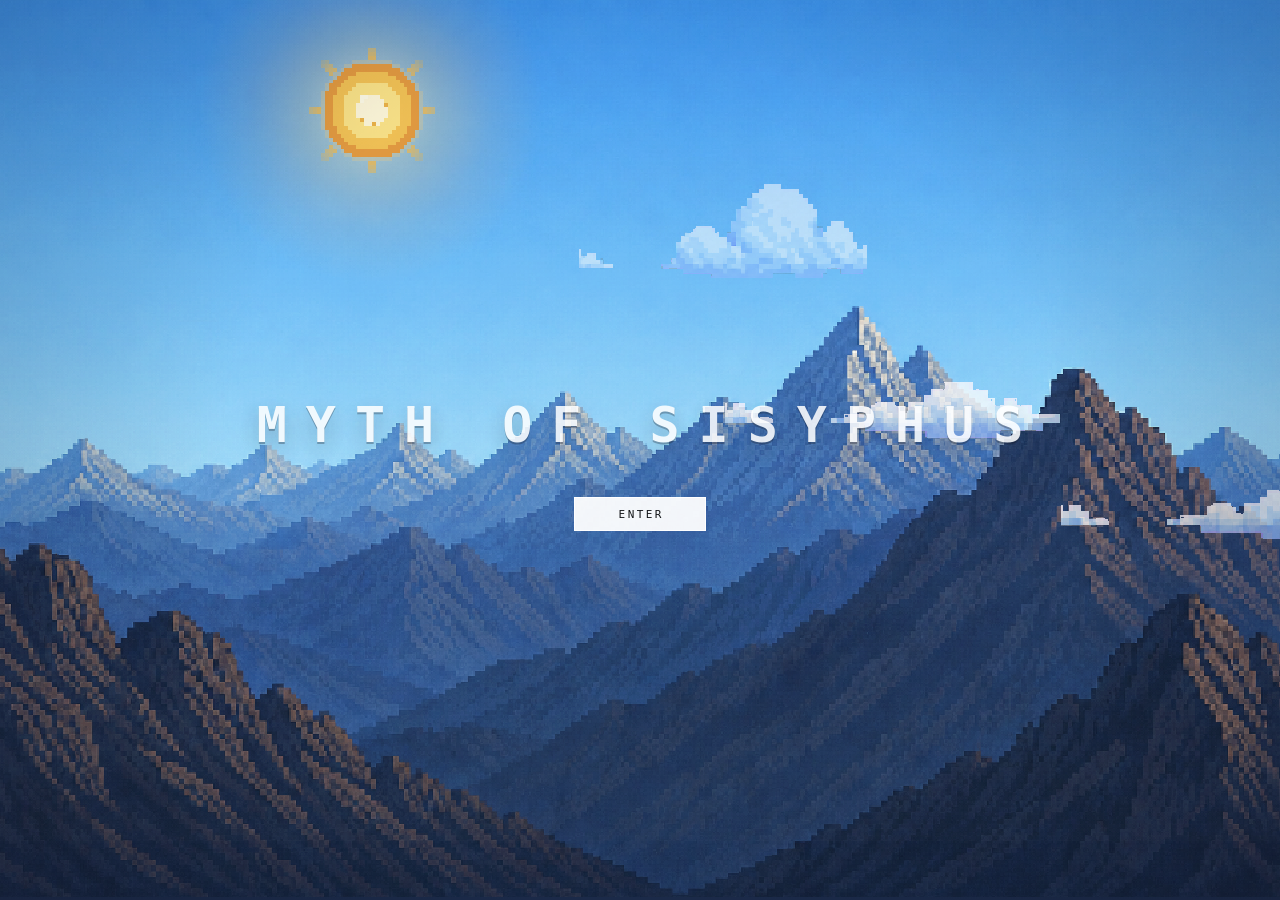
==== commit 848da611: "Animate title clouds over clean backdrop" ====
--- a/index.html
+++ b/index.html
@@ -11,7 +11,8 @@
 <title>Myth of Sisyphus</title>
 <!-- Start fetching the mountain backdrop the instant the page parses (before the
      script runs), so it's decoded before first paint — no cold-blue sky flash. -->
-<link rel="preload" as="image" href="assets/mountain-backdrop-main.png">
+<link rel="preload" as="image" href="assets/mountain-bg-noclouds.png">
+<link rel="preload" as="image" href="assets/cloud-sprites-alpha-v2.png">
 <style>
   :root { color-scheme: dark; }
   * { margin: 0; padding: 0; box-sizing: border-box; }
@@ -666,9 +667,9 @@
     min-height: 34px;
     max-height: 60px;
     overflow: hidden;
-    border: 1px solid rgba(255,255,255,0.36);
-    background: rgba(22,24,30,0.34);
-    color: rgba(255,255,255,0.82);
+    border: 1px solid rgba(255,255,255,0.96);
+    background: rgba(255,255,255,0.94);
+    color: rgba(10,12,16,0.96);
     font-family: ui-monospace, "SF Mono", Menlo, Consolas, monospace;
     font-size: 11px;
     letter-spacing: 0.22em;
@@ -677,8 +678,8 @@
     transition: opacity 0.34s ease, max-height 0.5s cubic-bezier(0.4,0,0.2,1), min-height 0.5s ease, margin 0.5s ease, padding 0.5s ease, transform 0.4s ease, border-color 0.22s ease, background 0.22s ease;
   }
   #startscreen .enter-btn:hover {
-    border-color: rgba(255,255,255,0.72);
-    background: rgba(255,255,255,0.10);
+    border-color: #fff;
+    background: #fff;
   }
   /* On enter, the button fades and collapses in place (height/margin to 0) so
      the layout closes the gap smoothly instead of it dropping away awkwardly. */
@@ -2631,7 +2632,11 @@
   // JPEG (q92) instead of a 1.7MB PNG: photographic mountain scene compresses ~7x
   // smaller with no visible loss, so it loads before first paint and the cold-blue
   // procedural sky never flashes in while the PNG downloads. Preloaded in <head>.
-  mtBg.src = "assets/mountain-backdrop-main.png";
+  mtBg.src = "assets/mountain-bg-noclouds.png";
+  // Generated pixel-cloud cutouts move independently over the cloudless painting.
+  var cloudSpriteImg = new Image(), cloudSpriteReady = false;
+  cloudSpriteImg.onload = function () { cloudSpriteReady = true; };
+  cloudSpriteImg.src = "assets/cloud-sprites-alpha-v2.png";
   // Night-theme backdrop: dark navy mountains + stars, used as the start backdrop
   // when the "night" (noir) theme is on.
   var nightBg = new Image(), nightBgReady = false;
@@ -8658,6 +8663,39 @@
     g.fillRect(Math.round(cx - 5 * s), Math.round(cy + s), Math.round(10 * s), Math.max(1, Math.round(2 * s)));
   }
 
+  function drawMovingCloudSprites(day, atmosphereDim) {
+    if (!cloudSpriteReady || customize.look === "noir") return false;
+    var iw = cloudSpriteImg.naturalWidth || 1536;
+    var ih = cloudSpriteImg.naturalHeight || 1024;
+    var cellW = iw / 3, cellH = ih / 2;
+    var count = VW < 620 ? 5 : 8;
+    var titleA = gameState === "title" ? 0.88 : 0.76;
+    var travel = REDUCED ? 0 : tSec;
+    g.save();
+    g.imageSmoothingEnabled = false;
+    for (var i = 0; i < count; i++) {
+      var band = i % 2;
+      var variant = Math.floor(hash(i * 7.31 + 2) * 6) % 6;
+      var col = variant % 3, row = Math.floor(variant / 3);
+      var dw = Math.round(Math.max(150, Math.min(330, VW * (0.15 + hash(i * 4.77 + 8) * 0.10))));
+      if (band === 0) dw = Math.round(dw * 0.72);
+      var dh = Math.round(dw * cellH / cellW);
+      var speed = band === 0 ? 2.0 + hash(i * 3.9) * 0.8 : 3.8 + hash(i * 5.2) * 1.2;
+      var cycle = VW + dw + 220;
+      var phase = hash(i * 11.17 + 5) * cycle;
+      var progressDrift = gameState === "title" ? 0 : altitude * (band === 0 ? 0.018 : 0.035);
+      var x = ((phase - travel * speed - progressDrift) % cycle + cycle) % cycle - dw - 90;
+      var lane = hash(i * 8.43 + 13);
+      var y = Math.round(VH * (0.035 + lane * (band === 0 ? 0.38 : 0.49)) - dh * 0.20);
+      g.globalAlpha = titleA * (atmosphereDim == null ? 1 : atmosphereDim) * (band === 0 ? 0.62 : 0.86);
+      g.drawImage(cloudSpriteImg, col * cellW, row * cellH, cellW, cellH,
+        Math.round(x), y, dw, dh);
+    }
+    g.globalAlpha = 1;
+    g.restore();
+    return true;
+  }
+
   function pixelBird(x, y, s, colStr, wing) {
     s = Math.max(1, Math.round(s));
     x = Math.round(x); y = Math.round(y);
@@ -11584,9 +11622,12 @@
     var cl = css(day.cloud, (gameState === "title" ? 0.18 : 1) * galaxyCloudDim * aboveCloudsCloudDim);
     var cx = [60, 200, 350, 130, 430, 280], cy = [44, 30, 56, 70, 24, 84], cs = [1.5, 1.9, 1.3, 1.1, 1.4, 1.2];
     if ((day.galaxy || 0) < 0.35) {
-      for (var c = 0; c < cx.length; c++) {
-        var x0 = ((cx[c] - drift) % (VW + 80) + (VW + 80)) % (VW + 80) - 40;
-        puff(x0, cy[c], cs[c] * zoom, cl);
+      var usedCloudSprites = drawMovingCloudSprites(day, galaxyCloudDim * aboveCloudsCloudDim);
+      if (!usedCloudSprites) {
+        for (var c = 0; c < cx.length; c++) {
+          var x0 = ((cx[c] - drift) % (VW + 80) + (VW + 80)) % (VW + 80) - 40;
+          puff(x0, cy[c], cs[c] * zoom, cl);
+        }
       }
     }
     if ((day.galaxy || 0) < 0.55) drawBirds(day);
